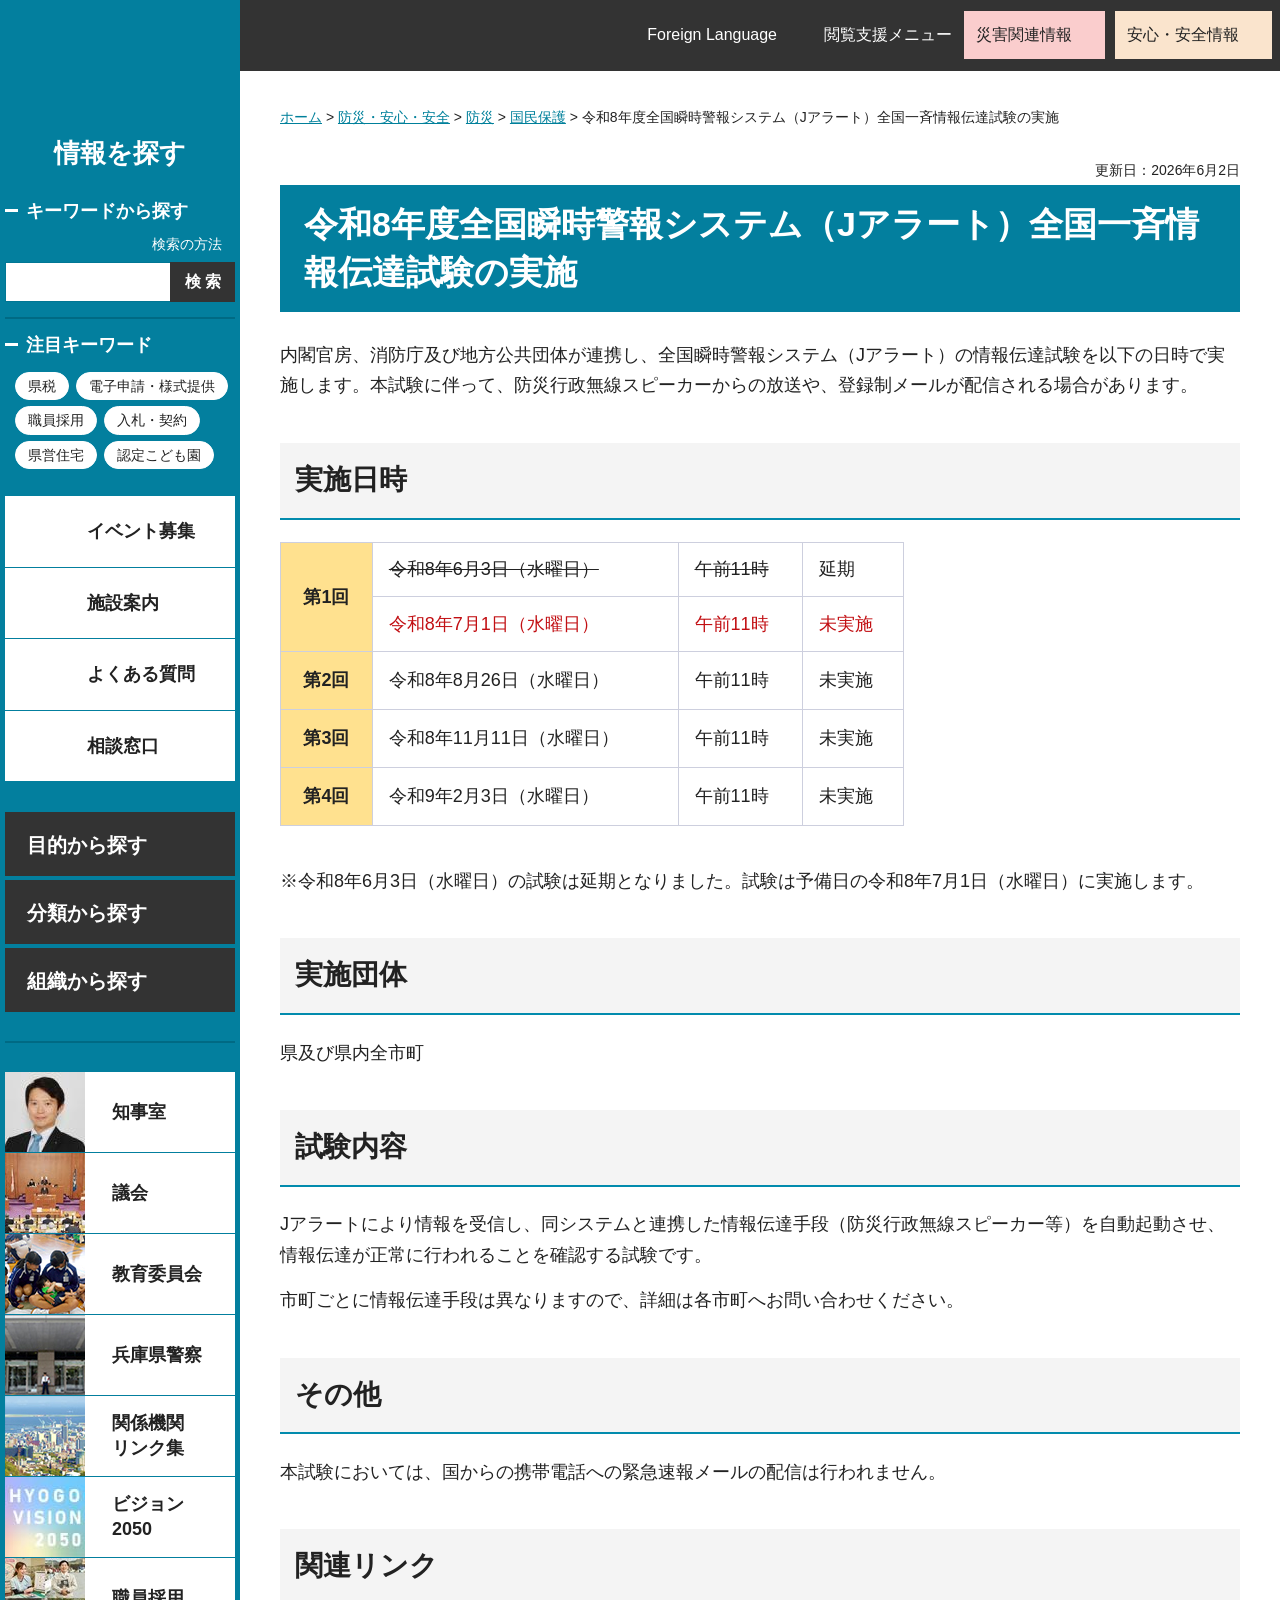
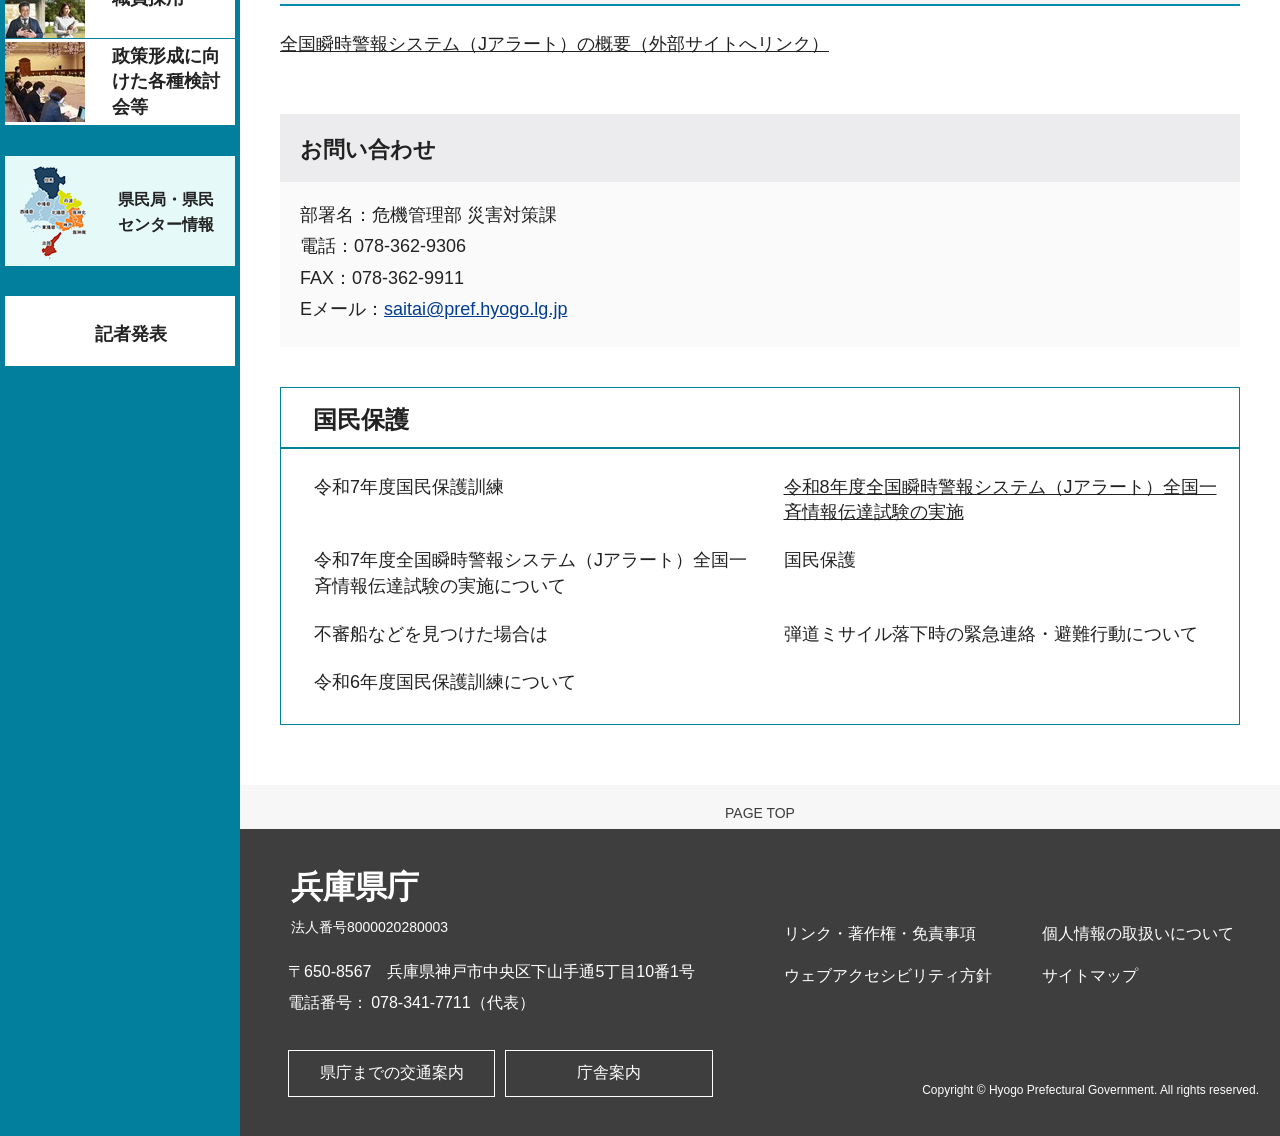
==== index.html @ d8a5e82f "Rename 兵庫県／令和8年度全国瞬時警報システム（Jアラート）全国一斉情報伝達試験の実施.html to index.html" ====
<!DOCTYPE html PUBLIC "-//W3C//DTD XHTML 1.0 Transitional//EN" "http://www.w3.org/TR/xhtml1/DTD/xhtml1-transitional.dtd">
<!-- saved from url=(0047)https://web.pref.hyogo.lg.jp/kk42/20260227.html -->
<html xmlns="http://www.w3.org/1999/xhtml" lang="ja" xml:lang="ja"><head><meta http-equiv="Content-Type" content="text/html; charset=UTF-8">

<meta http-equiv="Content-Style-Type" content="text/css">
<meta http-equiv="Content-Script-Type" content="text/javascript">

<title>兵庫県／令和8年度全国瞬時警報システム（Jアラート）全国一斉情報伝達試験の実施</title>

<meta property="og:title" content="令和8年度全国瞬時警報システム（Jアラート）全国一斉情報伝達試験の実施">
<meta property="og:type" content="article">
<meta property="og:description" content="">
<meta property="og:url" content="https://web.pref.hyogo.lg.jp/kk42/20260227.html">
<meta property="og:image" content="https://web.pref.hyogo.lg.jp/shared/site_rn/images/sns/logo.jpg">
<meta property="og:site_name" content="兵庫県">
<meta property="og:locale" content="ja_JP">
<meta name="author" content="兵庫県">
<meta name="viewport" content="width=device-width, maximum-scale=3.0">
<meta name="format-detection" content="telephone=no">
<link href="./兵庫県／令和8年度全国瞬時警報システム（Jアラート）全国一斉情報伝達試験の実施_files/default.css" rel="stylesheet" type="text/css" media="all">
<link href="./兵庫県／令和8年度全国瞬時警報システム（Jアラート）全国一斉情報伝達試験の実施_files/layout.css" rel="stylesheet" type="text/css" media="all">
<link href="./兵庫県／令和8年度全国瞬時警報システム（Jアラート）全国一斉情報伝達試験の実施_files/edit.css" rel="stylesheet" type="text/css" media="all">
<link href="./兵庫県／令和8年度全国瞬時警報システム（Jアラート）全国一斉情報伝達試験の実施_files/tablet.css" rel="stylesheet" media="only screen and (min-width : 641px) and (max-width : 1024px)" type="text/css" id="tmp_tablet_css" class="mc_css">
<link href="./兵庫県／令和8年度全国瞬時警報システム（Jアラート）全国一斉情報伝達試験の実施_files/edit_tb.css" rel="stylesheet" media="only screen and (min-width : 641px) and (max-width : 1024px)" type="text/css" class="mc_css">
<link href="./兵庫県／令和8年度全国瞬時警報システム（Jアラート）全国一斉情報伝達試験の実施_files/smartphone.css" rel="stylesheet" media="only screen and (max-width : 640px)" type="text/css" class="mc_css">
<link href="./兵庫県／令和8年度全国瞬時警報システム（Jアラート）全国一斉情報伝達試験の実施_files/edit_sp.css" rel="stylesheet" media="only screen and (max-width : 640px)" type="text/css" class="mc_css">
<link href="https://web.pref.hyogo.lg.jp/shared/site_rn/images/favicon/favicon.ico" rel="shortcut icon" type="image/vnd.microsoft.icon">
<link href="https://web.pref.hyogo.lg.jp/shared/site_rn/images/favicon/apple-touch-icon-precomposed.png" rel="apple-touch-icon-precomposed">
<script type="text/javascript" async="" src="./兵庫県／令和8年度全国瞬時警報システム（Jアラート）全国一斉情報伝達試験の実施_files/js"></script><script async="" src="./兵庫県／令和8年度全国瞬時警報システム（Jアラート）全国一斉情報伝達試験の実施_files/analytics.js.ダウンロード"></script><script async="" src="./兵庫県／令和8年度全国瞬時警報システム（Jアラート）全国一斉情報伝達試験の実施_files/gtm.js.ダウンロード"></script><script type="text/javascript" src="./兵庫県／令和8年度全国瞬時警報システム（Jアラート）全国一斉情報伝達試験の実施_files/jquery.js.ダウンロード"></script>
<script type="text/javascript" src="./兵庫県／令和8年度全国瞬時警報システム（Jアラート）全国一斉情報伝達試験の実施_files/setting.js.ダウンロード"></script>
<script type="text/javascript" src="./兵庫県／令和8年度全国瞬時警報システム（Jアラート）全国一斉情報伝達試験の実施_files/ysruby.js.ダウンロード"></script>
<script type="text/javascript" src="./兵庫県／令和8年度全国瞬時警報システム（Jアラート）全国一斉情報伝達試験の実施_files/readspeaker.js.ダウンロード"></script><script type="text/javascript" src="./兵庫県／令和8年度全国瞬時警報システム（Jアラート）全国一斉情報伝達試験の実施_files/webReader.js.ダウンロード" id="rs_req_Init"></script><link id="rsmod_Styles" type="text/css" rel="stylesheet" href="./兵庫県／令和8年度全国瞬時警報システム（Jアラート）全国一斉情報伝達試験の実施_files/ReadSpeaker.Styles-Button.css">
<script type="text/javascript" src="./兵庫県／令和8年度全国瞬時警報システム（Jアラート）全国一斉情報伝達試験の実施_files/ga.js.ダウンロード"></script>



</head>
<body class="format_free used_javascript model_pc" data-rsevent-id="rs_464431">
<script type="text/javascript" src="./兵庫県／令和8年度全国瞬時警報システム（Jアラート）全国一斉情報伝達試験の実施_files/init.js.ダウンロード"></script>
<div id="tmp_wrapper">
<noscript>
<p>このサイトではJavaScriptを使用したコンテンツ・機能を提供しています。JavaScriptを有効にするとご利用いただけます。</p>
</noscript>
<p class="active"><a href="https://web.pref.hyogo.lg.jp/kk42/20260227.html#tmp_honbun" class="skip active_this">本文へスキップします。</a></p>

<p class="wrap_mc_sp"><a href="javascript:void(0);" id="tmp_switch_sp_style"><span>スマートフォン版を表示する</span></a></p><div id="tmp_wrap_header">
<div id="tmp_header">
<div id="tmp_hlogo">
<p><a href="https://web.pref.hyogo.lg.jp/index.html"><span>兵庫県 Hyogo Prefecture</span></a></p>
</div>
<ul id="tmp_hnavi_s">
	<li id="tmp_hnavi_lmenu"><a href="javascript:void(0);">閲覧支援</a></li>
	<li id="tmp_hnavi_mmenu"><a href="https://web.pref.hyogo.lg.jp/cnavi/cnavi_kanri.html">情報を探す</a></li>
	<li id="tmp_hnavi_rmenu"><a href="javascript:void(0);">災害・安全情報</a></li>
</ul>
<div class="region_info"><div class="box_find_info">
<div class="info_heading">
<p class="info_title">情報を探す</p>
</div>
<div class="info_main">
<div class="method_wrap">
<p class="sch_ttl"><label for="tmp_query">キーワードから探す</label></p><div class="method_search">
<p><a href="https://web.pref.hyogo.lg.jp/search/about.html">検索の方法</a></p>
</div>
<div id="tmp_search">
<form action="https://web.pref.hyogo.lg.jp/search/results.html" id="tmp_gsearch" name="tmp_gsearch">
<div class="wrap_sch_box">

<p class="sch_box"><input id="tmp_query" name="q" size="31" type="text" placeholder="" style="background: url(&quot;/shared/site_rn/images/gsearch/branding.png&quot;) 10px center no-repeat rgb(255, 255, 255); text-indent: 50px;"></p>
</div>
<div class="wrap_sch_box">
<p class="sch_btn"><input id="tmp_func_sch_btn" name="sa" type="submit" value="検索"></p>
<p id="tmp_search_hidden"><input name="cx" type="hidden" value="016145232941732995403:kz3o2ig-nkm"> <input name="ie" type="hidden" value="UTF-8"> <input name="cof" type="hidden" value="FORID:9"></p>
</div>
</form>
</div>
</div>
<div id="tmp_keywords_load"><div class="featured_keywords">
<p class="keyword_title">注目キーワード</p>
<ul class="keywords_list">
<li>
<a href="https://web.pref.hyogo.lg.jp/search/results.html?q=%E7%9C%8C%E7%A8%8E&amp;cx=016145232941732995403%3Akz3o2ig-nkm&amp;ie=UTF-8&amp;cof=FORID%3A9">県税</a>
</li>
<li>
<a href="https://web.pref.hyogo.lg.jp/search/results.html?q=%E9%9B%BB%E5%AD%90%E7%94%B3%E8%AB%8B%E3%83%BB%E6%A7%98%E5%BC%8F%E6%8F%90%E4%BE%9B&amp;cx=016145232941732995403%3Akz3o2ig-nkm&amp;ie=UTF-8&amp;cof=FORID%3A9">電子申請・様式提供</a>
</li>
<li>
<a href="https://web.pref.hyogo.lg.jp/search/results.html?q=%E8%81%B7%E5%93%A1%E6%8E%A1%E7%94%A8&amp;cx=016145232941732995403%3Akz3o2ig-nkm&amp;ie=UTF-8&amp;cof=FORID%3A9">職員採用</a>
</li>
<li>
<a href="https://web.pref.hyogo.lg.jp/search/results.html?q=%E5%85%A5%E6%9C%AD%E3%83%BB%E5%A5%91%E7%B4%84&amp;cx=016145232941732995403%3Akz3o2ig-nkm&amp;ie=UTF-8&amp;cof=FORID%3A9">入札・契約</a>
</li>
<li>
<a href="https://web.pref.hyogo.lg.jp/search/results.html?q=%E7%9C%8C%E5%96%B6%E4%BD%8F%E5%AE%85&amp;cx=016145232941732995403%3Akz3o2ig-nkm&amp;ie=UTF-8&amp;cof=FORID%3A9">県営住宅</a>
</li>
<li>
<a href="https://web.pref.hyogo.lg.jp/search/results.html?q=%E8%AA%8D%E5%AE%9A%E3%81%93%E3%81%A9%E3%82%82%E5%9C%92&amp;cx=016145232941732995403%3Akz3o2ig-nkm&amp;ie=UTF-8&amp;cof=FORID%3A9">認定こども園</a>
</li>
</ul>
</div></div>
</div>
</div><div class="group_navi">
<div id="tmp_gnavi">
<div class="gnavi">
<ul>
	<li class="glist1"><a href="https://web.pref.hyogo.lg.jp/cgi-bin/event_cal_multi/calendar.cgi?type=2">イベント募集</a></li>
	<li class="glist2"><a href="https://web.pref.hyogo.lg.jp/shisetsu/index.html">施設案内</a></li>
	<li class="glist3"><a href="https://web.pref.hyogo.lg.jp/search/results.html?q=%E3%82%88%E3%81%8F%E3%81%82%E3%82%8B%E8%B3%AA%E5%95%8F&amp;sa=%E6%A4%9C%E7%B4%A2&amp;cx=016145232941732995403%3Akz3o2ig-nkm&amp;ie=UTF-8&amp;cof=FORID%3A9">よくある質問</a></li>
	<li class="glist4"><a href="https://web.pref.hyogo.lg.jp/inquiry/inquiry.html">相談窓口</a></li>
</ul>
</div>
</div>
<div class="search_nav">
<ul>
	<li class="purpose_search_nav"><a href="https://web.pref.hyogo.lg.jp/cnavi/cnavi_kanri.html#tmp_purpose_search">目的から探す</a>
	
	<div id="tmp_purpose_box" style="top: 0px;">
	<div class="sub_search_ttl">
	<p class="sub_search_ttl_text">目的から探す</p>
	<p class="lnavi_close_btn"><a href="javascript:void(0);"><span>閉じる</span></a></p>
	</div>
	<div class="sub_menu_cnt" style="height: 851px;">
	<div class="sub_search_cnt">
	<div class="purpose_navi"><div id="tmp_purpose_search_cnt" class="purpose_navi">
<ul>
	<li class="purpose_navi1"><a href="https://web.pref.hyogo.lg.jp/pref/cate3_625.html">入札・公売情報</a></li>
	<li class="purpose_navi2"><a href="https://web.pref.hyogo.lg.jp/kk32/houki.html">条例・規則</a></li>
	<li class="purpose_navi3"><a href="https://web.pref.hyogo.lg.jp/sr13/passport.html">パスポート</a></li>
	<li class="purpose_navi4"><a href="https://web.pref.hyogo.lg.jp/inquiry/license.html">許認可手続き</a></li>
	<li class="purpose_navi5"><a href="https://web.pref.hyogo.lg.jp/kk12/ac09_000000032.html">パブリックコメント</a></li>
	<li class="purpose_navi6"><a href="https://web.pref.hyogo.lg.jp/pref/cate3_661.html">オープンデータ</a></li>
	<li class="purpose_navi7"><a href="https://web.pref.hyogo.lg.jp/stat/cate2_711.html">統計情報</a></li>
	<li class="purpose_navi8"><a href="https://web.pref.hyogo.lg.jp/pref/cate2_613.html">県の概要</a></li>
</ul>
</div></div>
	</div>
	</div>
	</div></li>
	<li class="category_search_nav"><a href="https://web.pref.hyogo.lg.jp/cnavi/cnavi_kanri.html#tmp_category_search">分類から探す</a>
	
	<div id="tmp_category_box" style="top: 0px;">
	<div class="sub_search_ttl">
	<p class="sub_search_ttl_text">分類から探す</p>
	<p class="lnavi_close_btn"><a href="javascript:void(0);"><span>閉じる</span></a></p>
	</div>
	<div class="sub_menu_cnt" style="height: 851px;">
	<div class="sub_search_cnt">
	<div class="category_list_wrap">
	<div class="category_box_item">
	<div class="category_item_ttl active"><a href="https://web.pref.hyogo.lg.jp/safe/index.html">防災・安心・安全</a></div>
	</div>
	<div class="category_box_item">
	<div class="category_item_ttl"><a href="https://web.pref.hyogo.lg.jp/life/index.html">暮らし・教育</a></div>
	</div>
	<div class="category_box_item">
	<div class="category_item_ttl"><a href="https://web.pref.hyogo.lg.jp/health/index.html">健康・医療・福祉</a></div>
	</div>
	<div class="category_box_item">
	<div class="category_item_ttl"><a href="https://web.pref.hyogo.lg.jp/town/index.html">まちづくり・環境</a></div>
	</div>
	<div class="category_box_item">
	<div class="category_item_ttl"><a href="https://web.pref.hyogo.lg.jp/work/index.html">しごと・産業</a></div>
	</div>
	<div class="category_box_item">
	<div class="category_item_ttl"><a href="https://web.pref.hyogo.lg.jp/aff/index.html">食・農林水産</a></div>
	</div>
	<div class="category_box_item">
	<div class="category_item_ttl"><a href="https://web.pref.hyogo.lg.jp/interaction/index.html">地域・交流・観光</a></div>
	</div>
	<div class="category_box_item">
	<div class="category_item_ttl"><a href="https://web.pref.hyogo.lg.jp/pref/index.html">県政情報・統計（県政情報）</a></div>
	</div>
	<div class="category_box_item">
	<div class="category_item_ttl"><a href="https://web.pref.hyogo.lg.jp/stat/index.html">県政情報・統計（統計）</a></div>
	</div>
	</div>
	</div>
	</div>
	</div></li>
	<li><a href="https://web.pref.hyogo.lg.jp/org/index.html">組織から探す</a></li>
</ul>
</div>
</div><div class="group_news">
<div id="tmp_news_load"><div class="news_entries">
<ul>
<li>
<div class="media_entries" style="cursor: pointer;">
<div class="entries_image">
<p>
<span class="detail_img"><img src="./兵庫県／令和8年度全国瞬時警報システム（Jアラート）全国一斉情報伝達試験の実施_files/img_mount_1.jpg" alt="" width="80" height="80"></span>
</p>
</div>
<div class="entries_cap">
<p><a href="https://web.pref.hyogo.lg.jp/governor/cate2_601.html">
知事室
</a></p>
</div>
</div>
</li>
<li>
<div class="media_entries" style="cursor: pointer;">
<div class="entries_image">
<p>
<span class="detail_img"><img src="./兵庫県／令和8年度全国瞬時警報システム（Jアラート）全国一斉情報伝達試験の実施_files/gikai.jpg" alt="" width="80" height="80"></span>
</p>
</div>
<div class="entries_cap">
<p><a href="https://web.pref.hyogo.lg.jp/gikai/">
議会
</a></p>
</div>
</div>
</li>
<li>
<div class="media_entries" style="cursor: pointer;">
<div class="entries_image">
<p>
<span class="detail_img"><img src="./兵庫県／令和8年度全国瞬時警報システム（Jアラート）全国一斉情報伝達試験の実施_files/img_mount_3.jpg" alt="" width="80" height="80"></span>
</p>
</div>
<div class="entries_cap">
<p><a href="https://www2.hyogo-c.ed.jp/hpe/">
教育委員会
</a></p>
</div>
</div>
</li>
<li>
<div class="media_entries" style="cursor: pointer;">
<div class="entries_image">
<p>
<span class="detail_img"><img src="./兵庫県／令和8年度全国瞬時警報システム（Jアラート）全国一斉情報伝達試験の実施_files/img_mount_4.jpg" alt="" width="80" height="80"></span>
</p>
</div>
<div class="entries_cap">
<p><a href="http://www.police.pref.hyogo.lg.jp/">
兵庫県警察
</a></p>
</div>
</div>
</li>
<li>
<div class="media_entries" style="cursor: pointer;">
<div class="entries_image">
<p>
<span class="detail_img"><img src="./兵庫県／令和8年度全国瞬時警報システム（Jアラート）全国一斉情報伝達試験の実施_files/img_mount_5.jpg" alt="" width="80" height="80"></span>
</p>
</div>
<div class="entries_cap">
<p><a href="https://web.pref.hyogo.lg.jp/link/index.html">
関係機関<br>リンク集
</a></p>
</div>
</div>
</li>
<li>
<div class="media_entries" style="cursor: pointer;">
<div class="entries_image">
<p>
<span class="detail_img"><img src="./兵庫県／令和8年度全国瞬時警報システム（Jアラート）全国一斉情報伝達試験の実施_files/top2050logo.jpg" alt="" width="80" height="80"></span>
</p>
</div>
<div class="entries_cap">
<p><a href="https://hyogo-vision.com/">
ビジョン<br>2050
</a></p>
</div>
</div>
</li>
<li>
<div class="media_entries" style="cursor: pointer;">
<div class="entries_image">
<p>
<span class="detail_img"><img src="./兵庫県／令和8年度全国瞬時警報システム（Jアラート）全国一斉情報伝達試験の実施_files/recruit.jpg" alt="" width="80" height="80"></span>
</p>
</div>
<div class="entries_cap">
<p><a href="https://web.pref.hyogo.lg.jp/recruit/index.html">
職員採用
</a></p>
</div>
</div>
</li>
<li>
<div class="media_entries" style="cursor: pointer;">
<div class="entries_image">
<p>
<span class="detail_img"><img src="./兵庫県／令和8年度全国瞬時警報システム（Jアラート）全国一斉情報伝達試験の実施_files/kentoukai.jpg" alt="" width="80" height="80"></span>
</p>
</div>
<div class="entries_cap">
<p><a href="https://web.pref.hyogo.lg.jp/kk12/ac09_000000039.html">
政策形成に向けた各種検討会等
</a></p>
</div>
</div>
</li>
</ul>
</div></div>
<div class="prefectural_citizens" style="cursor: pointer;">
<div class="citizens_image">
<p><img alt="" height="95" src="./兵庫県／令和8年度全国瞬時警報システム（Jアラート）全国一斉情報伝達試験の実施_files/img_info_center.jpg" width="81"></p>
</div>
<div class="citizens_cap">
<p><a href="https://web.pref.hyogo.lg.jp/area/index.html">県民局・県民<br>
センター情報</a></p>
</div>
</div>
<div class="directional_nav">
<ul>
	<li class="release_link"><a href="https://web.pref.hyogo.lg.jp/cgi-bin/press/press.cgi">記者発表</a></li>
</ul>
</div>
</div>



</div>

</div>
</div>
<div id="tmp_sma_menu">
<div id="tmp_sma_lmenu" class="wrap_sma_sch">
<div id="tmp_sma_func">&nbsp;</div>
<p class="close_btn"><a href="javascript:void(0);"><span>閉じる</span></a></p>
</div>
<div id="tmp_sma_mmenu" class="wrap_sma_sch">
<div id="tmp_sma_cnavi">&nbsp;</div>
<p class="close_btn"><a href="javascript:void(0);"><span>閉じる</span></a></p>
</div>
<div id="tmp_sma_rmenu" class="wrap_sma_sch">
<div id="tmp_sma_info">&nbsp;</div>
<p class="close_btn"><a href="javascript:void(0);"><span>閉じる</span></a></p>
</div>
</div>

<div id="tmp_wrap_main">
<div id="tmp_means">
<div class="custom_container">
<div id="tmp_setting">
<ul><li class="func_language"><a href="https://web.pref.hyogo.lg.jp/fl/index.html" lang="en">Foreign Language</a></li>
	
	<li class="func_browser"><a href="javascript:void(0);" class="func_title">閲覧支援メニュー</a>
	
	<div id="func_dropdown" class="func_cate">
	<ul>
		<li class="func_change"><a href="https://web.pref.hyogo.lg.jp/howto/moji.html">文字サイズ・色合い変更</a></li>
		<li class="func_speaker rs_skip"><a accesskey="L" href="https://app-eas.readspeaker.com/cgi-bin/rsent?customerid=8960&amp;lang=ja_jp&amp;readid=tmp_main&amp;url=" onclick="readpage(this.href, &#39;tmp_readspeaker&#39;); return false;" rel="nofollow" class="rs_href">音声読み上げ</a></li>
		<li class="func_furigana"><a data-contents="tmp_main" data-target="tmp_main" href="javascript:void(0);" id="furigana">ふりがなON</a></li>
	<li class="wrap_mc_pc"><a href="javascript:void(0);" id="tmp_switch_pc_style"><span>PC版を表示する</span></a></li></ul>
	</div></li>
</ul>
</div><div class="emergency_aside">
<ul>
	<li class="link_emergency"><a href="https://web.pref.hyogo.lg.jp/emergency_info/index.html">災害関連情報</a></li>
	<li class="link_safety"><a href="https://web.pref.hyogo.lg.jp/safety_info/index.html">安心・安全情報</a></li>
</ul>
</div>

</div>
</div><div id="tmp_main_content">
<div id="tmp_main" class="column_lnavi">
<div class="wrap_col_main">
<div class="col_main">
<div id="tmp_wrap_navigation"><div id="tmp_pankuzu">
<p class="active"><a href="https://web.pref.hyogo.lg.jp/index.html">ホーム</a> &gt; <a href="https://web.pref.hyogo.lg.jp/safe/index.html">防災・安心・安全</a> &gt; <a href="https://web.pref.hyogo.lg.jp/safe/cate2_801.html">防災</a> &gt; <a href="https://web.pref.hyogo.lg.jp/safe/cate3_804.html">国民保護</a> &gt; 令和8年度全国瞬時警報システム（Jアラート）全国一斉情報伝達試験の実施</p>
</div>

<div id="tmp_wrap_custom_update">
<div id="tmp_custom_update">


<p id="tmp_update">更新日：2026年6月2日</p>

</div>
</div>
</div>
<p id="tmp_honbun" class="skip">ここから本文です。</p>
<div id="tmp_readspeaker" class="rs_preserve rs_skip rs_splitbutton rs_addtools rs_exp mega_toggle"><button class="rsbtn_tooltoggle" data-rsshortcut="menu" data-rslang="title/arialabel:menu" title="webReader メニュー" aria-label="webReader メニュー" aria-controls="tmp_readspeaker_toolpanel" aria-expanded="false" data-rs-tooltip="." data-rs-direction="u" data-rs-container="tmp_readspeaker" data-rsevent-id="rs_347377" style="display: none;"><span class="rsicn rsicn-arrow-down" aria-hidden="true"></span></button></div>
<div id="tmp_contents">



<h1>令和8年度全国瞬時警報システム（Jアラート）全国一斉情報伝達試験の実施</h1>
<p>内閣官房、消防庁及び地方公共団体が連携し、全国瞬時警報システム（Jアラート）の情報伝達試験を以下の日時で実施します。本試験に伴って、防災行政無線スピーカーからの放送や、登録制メールが配信される場合があります。</p>
<h2>実施日時</h2>
<table align="" border="1" cellpadding="5" cellspacing="0" summary="" width="65%" class="datatable">
	<tbody>
		<tr>
			<th colspan="1" rowspan="2" scope="row" style="text-align: center;">第1回</th>
			<td><span class="strike">令和8年6月3日（水曜日）</span></td>
			<td><span class="strike">午前11時</span></td>
			<td>延期</td>
		</tr>
		<tr>
			<td>
			<p><span class="txt_red">令和8年7月1日（水曜日）</span></p>
			</td>
			<td><span class="txt_red">午前11時</span></td>
			<td><span class="txt_red">未実施</span></td>
		</tr>
		<tr>
			<th scope="row" style="text-align: center;">第2回</th>
			<td>令和8年8月26日（水曜日）</td>
			<td>午前11時</td>
			<td>未実施</td>
		</tr>
		<tr>
			<th scope="row" style="text-align: center;">第3回</th>
			<td>令和8年11月11日（水曜日）</td>
			<td>午前11時</td>
			<td>未実施</td>
		</tr>
		<tr>
			<th scope="row" style="text-align: center;">第4回</th>
			<td>令和9年2月3日（水曜日）</td>
			<td>午前11時</td>
			<td>
			<p>未実施</p>
			</td>
		</tr>
	</tbody>
</table>
<p>※令和8年6月3日（水曜日）の試験は延期となりました。試験は予備日の令和8年7月1日（水曜日）に実施します。</p>
<h2>実施団体</h2>
<p>県及び県内全市町</p>
<h2>試験内容</h2>
<p>Jアラートにより情報を受信し、同システムと連携した情報伝達手段（防災行政無線スピーカー等）を自動起動させ、情報伝達が正常に行われることを確認する試験です。</p>
<p>市町ごとに情報伝達手段は異なりますので、詳細は各市町へお問い合わせください。</p>
<h2>その他</h2>
<p>本試験においては、国からの携帯電話への緊急速報メールの配信は行われません。</p>
<h2>関連リンク</h2>
<p><a href="https://www.fdma.go.jp/about/organization/post-18.html">全国瞬時警報システム（Jアラート）の概要（外部サイトへリンク）</a></p>


</div>

<div id="tmp_inquiry">
<div id="tmp_inquiry_ttl">
<p>お問い合わせ</p>
</div>
<div id="tmp_inquiry_cnt">
<div class="inquiry_parts">
<p>
部署名：危機管理部&nbsp;災害対策課</p>
<p>電話：078-362-9306</p>
<p>FAX：078-362-9911</p>
<p>Eメール：<a href="mailto:saitai@pref.hyogo.lg.jp">saitai@pref.hyogo.lg.jp</a></p>
</div>
</div>
</div>




<div id="tmp_lnavi">
<div id="tmp_lnavi_ttl">
<p><a href="https://web.pref.hyogo.lg.jp/safe/cate3_804.html">国民保護</a></p>
</div>
<div id="tmp_lnavi_cnt">
<ul>
<li><a href="https://web.pref.hyogo.lg.jp/kk42/r7kokuminhogokunren.html">令和7年度国民保護訓練</a></li>
<li class="active"><a href="https://web.pref.hyogo.lg.jp/kk42/20260227.html" class="active_this">令和8年度全国瞬時警報システム（Jアラート）全国一斉情報伝達試験の実施</a></li>
<li><a href="https://web.pref.hyogo.lg.jp/kk42/2025jalart.html">令和7年度全国瞬時警報システム（Jアラート）全国一斉情報伝達試験の実施について</a></li>
<li><a href="https://web.pref.hyogo.lg.jp/kk42/pa18_000000004.html">国民保護</a></li>
<li><a href="https://web.pref.hyogo.lg.jp/kk42/fisinnsen.html">不審船などを見つけた場合は</a></li>
<li><a href="https://web.pref.hyogo.lg.jp/kk42/h29missil.html">弾道ミサイル落下時の緊急連絡・避難行動について</a></li>
<li><a href="https://web.pref.hyogo.lg.jp/kk42/r6kokuminhogokunren.html">令和6年度国民保護訓練について</a></li>
</ul>
</div>
</div>

</div>
</div>
</div>
</div>
<div id="tmp_footer_content">
<div class="pnavi">
<div class="custom_container">
<p class="ptop active"><a href="https://web.pref.hyogo.lg.jp/kk42/20260227.html#tmp_header" class="active_this">page top</a></p>
</div>
</div>

<div id="tmp_footer">
<div class="custom_container">
<div class="footer_front">
<div class="footer_info">
<div class="footer_front">
<div class="footer_aside">
<div class="footer_logo">
<p><span>兵庫県庁</span></p>
</div>
<div class="company_num">
<p>法人番号8000020280003</p>
</div>
</div>
<div class="footer_cnt">
<address>
<p><span class="dis_code">〒650-8567</span>兵庫県神戸市中央区下山手通5丁目10番1号</p>
<p><span>電話番号：</span>078-341-7711（代表）</p>
</address>
</div>
</div>
</div><div class="footer_nav">
<ul class="fnavi">
	<li><a href="https://web.pref.hyogo.lg.jp/about_link.html">リンク・著作権・免責事項</a></li>
	<li><a href="https://web.pref.hyogo.lg.jp/about_handing.html">個人情報の取扱いについて</a></li>
	<li><a href="https://web.pref.hyogo.lg.jp/accessibility/index.html">ウェブアクセシビリティ方針</a></li>
	<li><a href="https://web.pref.hyogo.lg.jp/sitemap.html">サイトマップ</a></li>
</ul>
</div>

</div>
<div class="footer_bellow">
<div class="directional_button">
<ul>
	<li><a href="https://web.pref.hyogo.lg.jp/map.html">県庁までの交通案内</a></li>
	<li><a href="https://web.pref.hyogo.lg.jp/pref/cate3_610.html">庁舎案内</a></li>
</ul>
</div>
<div class="prefectural_info">
<p lang="en" xml:lang="en" class="copyright">Copyright © Hyogo Prefectural Government. All rights reserved.</p>
</div>
</div>
</div>
</div>

</div>
</div>
</div>
<script type="text/javascript" src="./兵庫県／令和8年度全国瞬時警報システム（Jアラート）全国一斉情報伝達試験の実施_files/function.js.ダウンロード"></script>
<script type="text/javascript" src="./兵庫県／令和8年度全国瞬時警報システム（Jアラート）全国一斉情報伝達試験の実施_files/main.js.ダウンロード"></script>
<script type="text/javascript" src="./兵庫県／令和8年度全国瞬時警報システム（Jアラート）全国一斉情報伝達試験の実施_files/tag.js.ダウンロード"></script>


</body></html>
---- 兵庫県／令和8年度全国瞬時警報システム（Jアラート）全国一斉情報伝達試験の実施_files/default.css ----
@charset "utf-8";#tmp_wrapper *,#tmp_wrapper *:before,#tmp_wrapper *:after{box-sizing:border-box}body{margin:0;padding:0;line-height:1.6}h1,h2,h3,h4,h5,h6,p,ul,ol,li,dl,dt,dd,blockquote,form,input,fieldset,legend{margin:0;padding:0}img,fieldset{border:none}li,dt,dd{line-height:1.4}table{font-size:100%;line-height:1.6;word-break:break-all}form,input,select,textarea{font-size:100%}#tmp_main,#tmp_contents{width:100%}#tmp_hnavi_s,#tmp_sma_lmenu,#tmp_sma_mmenu,#tmp_sma_rmenu{display:none}.skip{width:1px;color:#000;font-size:0.1%;line-height:0.1;background-color:#fff;position:absolute;left:-3000px;z-index:9999}a.skip{color:#037;background-color:#fff;text-align:center;padding:2px 0;top:auto}a.skip:active{display:block;width:99.98999999999999%;font-size:100%;line-height:1.6;top:0;left:0}a.skip:focus{display:block;width:99.98999999999999%;font-size:100%;line-height:1.6;top:0;left:0}input[type="submit"],input[type="button"],input[type="text"],input[type="password"],input[type="reset"]{-webkit-appearance:none;border-radius:0}.float_lft{margin-right:20px!important;margin-bottom:10px!important;clear:both;float:left}.float_rgt{margin-bottom:10px!important;margin-left:20px!important;clear:both;float:right}.clear{clear:both}ul.noicon{margin-left:3.2em!important;text-indent:-1.5em!important;list-style:none!important;list-style-image:none!important}ul.noicon ul,ul.noicon ol,ul.noicon p,ul.noicon h1,ul.noicon h2,ul.noicon h3,ul.noicon h4,ul.noicon h5,ul.noicon h6,ul.noicon table,ul.noicon div,ol.noicon ul,ol.noicon ol,ol.noicon p,ol.noicon h1,ol.noicon h2,ol.noicon h3,ol.noicon h4,ol.noicon h5,ol.noicon h6,ol.noicon table,ol.noicon div{text-indent:0!important}ul ul.noicon,ol ul.noicon{margin-left:1.5em!important;text-indent:-1.5em!important}.underline{text-decoration:underline}.strike{text-decoration:line-through}div.section,blockquote{padding:0 0 0 1em}.space_lft1{padding-left:1em}.slick-slider{position:relative;display:block;box-sizing:border-box;-webkit-user-select:none;-moz-user-select:none;-ms-user-select:none;user-select:none;-webkit-touch-callout:none;-khtml-user-select:none;-ms-touch-action:pan-y;touch-action:pan-y;-webkit-tap-highlight-color:transparent}.slick-list{position:relative;display:block;overflow:hidden;margin:0;padding:0}.slick-list:focus{outline:none}.slick-list.dragging{cursor:pointer;cursor:hand}.slick-slider .slick-track,.slick-slider .slick-list{-webkit-transform:translate3d(0,0,0);-moz-transform:translate3d(0,0,0);-ms-transform:translate3d(0,0,0);-o-transform:translate3d(0,0,0);transform:translate3d(0,0,0)}.slick-track{position:relative;top:0;left:0;display:block;margin-left:auto;margin-right:auto}.slick-track:before,.slick-track:after{display:table;content:''}.slick-track:after{clear:both}.slick-loading .slick-track{visibility:hidden}.slick-slide{display:none;float:left;height:100%;min-height:1px}.slick-slide.slick-loading img{display:none}.slick-slide.dragging img{pointer-events:none;display:block}.slick-initialized .slick-slide{display:block;outline:none;padding:0}.slick-loading .slick-slide{visibility:hidden}.slick-vertical .slick-slide{display:block;height:auto;border:1px solid transparent}.slick-arrow.slick-hidden{display:none}.slick-dots{display:inline-block;vertical-align:top;padding:0 0 0 18px;margin:0!important;list-style:none;text-align:center}.slick-dots li{position:relative;display:inline-block;vertical-align:middle;cursor:pointer;padding:0!important;width:10px;height:10px;margin:0 10px!important;border-radius:50%;-moz-border-radius:50%;-webkit-border-radius:50%}.slick-dots li button,.slick-dots li a{padding:0;display:block;width:10px;height:10px;cursor:pointer;text-indent:-9999px;border:2px solid #dadada!important;color:#222!important;background-color:#dadada!important;border-radius:50%;-moz-border-radius:50%;-webkit-border-radius:50%}.slick-dots .slick-active button,.slick-dots .slick-active a{border-color:#028bad!important;background-color:#028bad!important;color:#fff!important}.slick-dots li button span,.slick-dots li a span{display:block;position:relative;z-index:-1;width:100%;height:100%;padding:0;text-indent:-9999px}.slick-arrow{position:absolute;top:50%;z-index:10;-moz-transform:translate(0,-100%);-webkit-transform:translate(0,-100%);transform:translate(0,-100%);border:0;padding:0;display:block;cursor:pointer;margin-top:12px}.prev.slick-arrow,.slick-prev{left:0}.next.slick-arrow,.slick-next{right:0}.prev.slick-arrow,.slick-prev,.next.slick-arrow,.slick-next{padding:10px 0}.btn_slides{position:relative;border:0;display:inline-block;background:transparent}.btn_slides a{display:inline-block}.btn_slides a:focus{outline:none!important}.btn_slides span{display:none;position:relative;z-index:-1;text-indent:-9999px}.btn_slides a:hover,.btn_slides a:focus{outline:none}.slick_control{position:relative;text-align:center}.btn_slides{position:relative;vertical-align:middle;display:inline-block;margin-bottom:0!important}.btn_slides a{display:block;position:relative;width:10px;height:10px;padding:3px}.btn_slides a span{position:relative;opacity:0;z-index:-1;text-indent:-9999px}.btn_slides a:before,.btn_slides a:after{content:'';position:absolute;top:0;left:0;width:3px;height:10px;background-color:#222;color:#fff}.btn_slides a:after{right:2px;left:auto}.btn_slides.start a:after{width:0;height:0;border-top:6px solid transparent;border-bottom:6px solid transparent;border-left:8px solid #222;background-color:transparent}.btn_slides.start a:before{display:none}.btn_slides.stop a:before{border-width:0 0 0 10px}.btn_slides a:hover,.btn_slides a:focus{background-color:transparent;color:inherit}.btn_slides span{z-index:10;text-indent:0}@media screen and (-webkit-min-device-pixel-ratio:0){.btn_slides a:focus{outline-color:#000;outline-offset:0;outline-style:auto;outline-width:5px}}.slick-dots li a:focus{overflow:hidden}
---- 兵庫県／令和8年度全国瞬時警報システム（Jアラート）全国一斉情報伝達試験の実施_files/layout.css ----
@charset "utf-8";
/* ==================================================
Setting by CMS sheets
================================================== */
body,
input,
select,
textarea {
	font-family:"游ゴシック", YuGothic, "游ゴシック体", "ヒラギノ角ゴ Pro W3", "メイリオ", sans-serif;
}
body #tmp_contents p em {
	font-family:"ＭＳ ゴシック", "MS Gothic", "Osaka－等幅", Osaka-mono, monospace;
	font-size:105%;
}
a:link {
	color:#222222;
}
a:link:hover {
    text-decoration: none;
}
body {
	font-size:112.5%;
	font-weight:500;
    color: #222222;
    background-color: transparent;
}
/* Styles
================================================== */
/* text */
.txt_red {
	color:#c20f13;
	background:transparent;
}
.txt_green {
	color:#0d6822;
	background:transparent;
}
.txt_y_green {
	color:#5F7F00;
	background:transparent;
}
.txt_orange {
	color:#B25900;
	background:transparent;
}
.txt_yellow {
	color:#927000;
	background:transparent;
}
.txt_r_purple {
	color:#BF008C;
	background:transparent;
}
.txt_gray {
	color:#666666;
	background:transparent;
}
.txt_big {
	font-size:130%; /* Setting by CMS sheets */
}
.txt_small {
	font-size:86%; /* Setting by CMS sheets */
}
.marker_yellow {
	margin:8px 5px 3px 0;
	font-weight:bold;
	display:inline-block;
}
.marker_yellow a {
	display: inline-block;
	color:inherit;
	padding:14px 14px 15px 40px;
	background:#e4f2f5 url(/shared/site_rn/images/icon/icon_arrow_anchor.png) 10px center no-repeat;
	min-width: 235px;
	text-decoration: none;
	font-size: 88.8%;
	border: 2px solid #e4f2f5;
	transition: all 0.2s ease-in-out;
    -webkit-transition: all 0.2s ease-in-out;
    -moz-transition: all 0.2s ease-in-out;
	margin-bottom: 5px;
}
.marker_yellow a:hover{
	background-color:#e0f9ff;
	border-color: #005a71;
}
/* bgcolor */
td.bg_pink,
th.bg_pink {
	color:inherit;
	background-color:#FDD6E8; /* Setting by CMS sheets */
}
td.bg_yellow,
th.bg_yellow {
	color:inherit;
	background-color:#FFFFBF; /* Setting by CMS sheets */
}
td.bg_blue,
th.bg_blue {
	color:inherit;
	background-color:#DFF3F4; /* Setting by CMS sheets */
}
td.bg_gray,
th.bg_gray {
	color:inherit;
	background-color:#F4F5F9; /* Setting by CMS sheets */
}
td.bg_green,
th.bg_green {
	color:inherit;
	background-color:#E2EBD0; /* Setting by CMS sheets */
}
td.bg_purple,
th.bg_purple {
	color:inherit;
	background-color:#E9E0F3; /* Setting by CMS sheets */
}
td.bg_cream,
th.bg_cream {
	color:inherit;
	background-color:#FBF3DE; /* Setting by CMS sheets */
}
/* linkicon */
#tmp_main a.pdf,
#tmp_main a.PDF,
#tmp_main a.icon_pdf,
#tmp_main a.word,
#tmp_main a.Word,
#tmp_main a.icon_word,
#tmp_main a.excel,
#tmp_main a.Excel,
#tmp_main a.icon_excel {
	display:inline-block;
	vertical-align:top;
}
a.pdf,
a.PDF,
a.icon_pdf,
a.word,
a.Word,
a.icon_word,
a.excel,
a.Excel,
a.icon_excel {
	margin:0 3px;
	padding-left:28px;
	text-indent:0 !important;
	min-height:23px;
}
a.pdf,
a.PDF,
a.icon_pdf {
	background:url(/shared/system/images/linkicon/icon_pdf.gif) no-repeat left 5px;
}
a.word,
a.Word,
a.icon_word {
	background:url(/shared/system/images/linkicon/icon_word.gif) no-repeat left 5px;
}
a.excel,
a.Excel,
a.icon_excel {
	background:url(/shared/system/images/linkicon/icon_excel.gif) no-repeat left 5px;
}
/* ▲▲▲▲▲▲▲▲▲▲▲▲▲▲▲▲▲▲▲▲▲▲▲▲▲ */

/* ==================================================
Base-Layout
================================================== */
#tmp_wrapper {
	position: relative;
	max-width: 1440px;
	min-width: 1024px;
	margin:0 auto;
    width: 100%;
	/*▼ヘッダーとフッター高さ合わせ▼*/
	display: -webkit-flex;
	display: -webkit-box;
	display: -ms-flexbox;
	display: flex;
	-webkit-flex-wrap: wrap;
	-ms-flex-wrap: wrap;
	flex-wrap:wrap;
	/*▲ヘッダーとフッター高さ合わせ▲*/
}
#tmp_wrapper > div > p {
	padding-left:270px;
}
#tmp_wrap_main {
	position: relative;
	width: calc(100% - 240px);
	float: right;
	/*▼ヘッダーとフッター高さ合わせ▼*/
	display: -webkit-flex;
	display: -webkit-box;
	display: -ms-flexbox;

	display: flex;
	-webkit-box-orient: vertical;
	-webkit-box-direction: normal;
	-ms-flex-direction: column;
	flex-direction: column;
	/*▲ヘッダーとフッター高さ合わせ▲*/
}
#tmp_main_content {
	position: relative;
    overflow: hidden;
	width: 1000px;
	margin: 0 auto;
}
.format_top #tmp_main_content {
    width: 100%;
	max-width: 1200px;
	min-width: 1000px;
}
#tmp_wrap_main:before {
	content: '';
	position: absolute;
	width: 100%;
	height: 70px;
	top: 0;
	left: 0;
	right: 0;
    background-color: #333333;
}
.no_javascript #tmp_wrap_main:before{
	display: none;
}
.col_main {
	padding:0 20px 20px;
}
.container {
    width: 1240px;
    margin: 0 auto;
}
.custom_container {
	position: relative;
    /*overflow: hidden;*/
    width: 100% !important;
    max-width: 1200px;
    /*min-width: 1000px;*/
    margin: 0 auto;
}
#tmp_contents {
	padding-bottom:40px;
}
/* header
================================================== */
#tmp_wrap_header:before {
	content: '';
	position: absolute;
	left: 0;
	top: 0;
	bottom: 0;
    z-index: -1;
    width: 240px;
    background-color: #037f9e;
    color: #FFFFFF;
}
#tmp_header {
	position: relative;
    z-index: 700;
    width: 240px;
    background-color: #037f9e;
    color: #FFFFFF;
    float: left;
}
#tmp_hlogo {
	position: relative;
	z-index: 10;
}
#tmp_hlogo h1,
#tmp_hlogo p,
#tmp_hlogo a,
#tmp_hlogo span {
	display:block;
	width:256px;
	height:110px;
}
#tmp_hlogo h1,
#tmp_hlogo p {
	color: inherit;
	background: transparent url(/shared/site_rn/images/header/logo.png) no-repeat scroll;
}
#tmp_hlogo a {
	color:#000000;
}
#tmp_hlogo h1 span,
#tmp_hlogo p span {
	position:relative;
	z-index:-1;
	overflow:hidden;
	text-indent: -99999px;
}
.region_info:before,
.region_info:after{
	content: '';
	display: table;
}
.region_info:after{
	clear: both;
}
.region_info{
	padding: 23px 5px 5px;
	color: inherit;
	background: transparent url(/shared/site_rn/images/header/bg_find_info.png) no-repeat center 20px;
}
.box_find_info .info_title{
	text-align: center;
	font-size: 144.4%;
	margin-bottom: 22px;
	font-weight: bold;
}
.box_find_info .search_by_keyword{
	position: relative;
	margin-bottom: 8px;
	padding-left: 21px;
	font-size: 112.5%;
	font-weight: bold;
}
.box_find_info .search_by_keyword:before{
	content: '';
	display: inline-block;
	position: absolute;
	left: 0;
	top: 12px;
	width: 13px;
	height: 3px;
	color: #222222;
	background-color: #FFFFFF;
}
.method_search{
	padding-right: 13px;
	margin-bottom: 6px;
	font-size: 77.7%;
	text-align: right;
}
.method_search a{
	padding-left: 13px;
	min-height: 20px;
	display: inline-block;
	text-decoration: none;
	color: #FFFFFF;
	background: #037f9e url(/shared/site_rn/images/icon/arrow_sm_white.png) no-repeat left center;
}
.method_search a:hover,
.method_search a:focus{
	text-decoration: underline;
}
#tmp_search:before,
#tmp_search:after{
	content: '';
	clear: both;
}
#tmp_search:after{
	clear: both;
}
#tmp_search{
	position: relative;
	padding-bottom: 15px;
	margin-bottom: 12px;
	border-bottom: 2px solid #006a84;
}
#tmp_search .search_inner{
	position: relative;
}
.box_find_info .sch_ttl{
	position: relative;
    margin-bottom: 8px;
    padding-left: 21px;
    font-weight: bold;
}
.box_find_info .sch_ttl:before {
    content: '';
    display: inline-block;
    position: absolute;
    left: 0;
    top: 12px;
    width: 13px;
    height: 3px;
    color: #222222;
    background-color: #FFFFFF;
}
#tmp_query{
	padding: 5px 70px 5px 10px;
	width: 100%;
	color: #222222;
	background-color: #FFFFFF;
	height: 40px;
	width: 100%;
	border: 1px solid #017794;
	-webkit-background-size:auto 15px !important;
	-moz-background-size:auto 15px !important;
	background-size:auto 15px !important;
}
#tmp_func_sch_btn{
	position: absolute;
	right: 0;
	top: 0;
	padding: 4px 2px 2px;
	color: #FFFFFF;
	background-color: #333333;
	border: 2px solid #333333;
	width: 65px;
	height: 40px;
	letter-spacing: 4px;
	text-indent: 4px;
	text-align: center;
	font-weight: bold;
	font-size: 88.8%;
	cursor: pointer;
	transition: 0.3s all ease-in-out;
	-moz-transition: 0.3s all ease-in-out;
	-webkit-transition: 0.3s all ease-in-out;
}
#tmp_func_sch_btn:hover,
#tmp_func_sch_btn:focus{
	color: #222222;
	border-color: #005a71;
	background-color: #e0f9ff;
	transition: 0.3s all ease-in-out;
	-moz-transition: 0.3s all ease-in-out;
	-webkit-transition: 0.3s all ease-in-out;
}
.featured_keywords{
	margin-bottom: 21px;
}
.featured_keywords .keyword_title{
	position: relative;
	margin-bottom: 12px;
	padding-left: 21px;
	font-weight: bold;
}
.featured_keywords .keyword_title:before{
	content: '';
	display: inline-block;
	position: absolute;
	left: 0;
	top: 12px;
	width: 13px;
	height: 3px;
	color: #222222;
	background-color: #FFFFFF;
}
.keywords_list{
	list-style: none;
	padding: 0 0 0 10px;
	margin: 0;
}
.keywords_list li{
	margin: 0 2px 6px 0;
	display: -moz-inline-stack;
	display: inline-block;
	vertical-align: top;
	zoom: 1;
	*display: inline;
}
.keywords_list li a{
	padding: 4px 12px 3px;
	display: block;
	color: #222222;
	background-color: #FFFFFF;
	border: 1px solid #FFFFFF;
	border-radius: 25px;
	-moz-border-radius: 25px;
	-webkit-border-radius: 25px;
	text-decoration: none;
	font-size: 77.7%;
}
.keywords_list li a:hover,
.keywords_list li a:focus{
	text-decoration: none;
	color: #222222;
	background-color: #e0f9ff;
}
.func_cate ul li.func_change a:hover,
.func_cate ul li.func_change a:focus,
.func_cate ul li.func_speaker a:hover,
.func_cate ul li.func_speaker a:focus,
.func_cate ul li.func_furigana a:hover,
.func_cate ul li.func_furigana a:focus{
	background-color: #e0f9ff;
}
/* gnavi
================================================== */
#tmp_gnavi{
	margin-bottom: 30px;
}
.gnavi {
	color:inherit;
	clear:both;
}
.gnavi ul {
	list-style:none;
}
.gnavi li {
	margin-bottom: 1px;
	display: block;
}
.gnavi a {
	position: relative;
	display:block;
	padding:21px 10px 20px 80px;
	text-decoration:none;
	font-size: 101.1%;
	color: #222222;
	background-color: #FFFFFF;
	border: 2px solid #FFFFFF;
	font-weight: bold;
	text-decoration: none;
	transition: 0.3s all ease-in-out;
	-moz-transition: 0.3s all ease-in-out;
	-webkit-transition: 0.3s all ease-in-out;
	background-repeat:no-repeat;
	background-position:15px center;
}
.gnavi a:hover,
.gnavi a:focus,
.gnavi .active a:before{
	border-color: #005a71;
	transition: 0.3s all ease-in-out;
	-moz-transition: 0.3s all ease-in-out;
	-webkit-transition: 0.3s all ease-in-out;
}
.gnavi .glist1 a{
	background-image:url(/shared/site_rn/images/header/gnavi_list_s1.png);
}
.gnavi .glist2 a{
	background-image:url(/shared/site_rn/images/header/gnavi_list_s2.png);
}
.gnavi .glist3 a{
	background-image:url(/shared/site_rn/images/header/gnavi_list_s3.png);
}
.gnavi .glist4 a{
	background-image:url(/shared/site_rn/images/header/gnavi_list_s4.png);
}
.gnavi .active a,
.gnavi a:hover,
.gnavi a:focus {
	text-decoration:none;
	background-color: #e0f9ff;
}
.search_nav:before,
.search_nav:after{
	content: '';
	display: table;
}
.search_nav:after{
	clear: both;
}
.search_nav{
	padding-bottom: 25px;
	margin-bottom: 29px;
	border-bottom: 2px solid #006a84;
}
.search_nav ul{
	list-style: none;
	padding: 0;
	margin: 0;
}
.search_nav ul li{
	margin-bottom: 4px;
	display: block;
}
.search_nav ul li a{
	position: relative;
	padding: 17px 25px 15px 20px;
	display: block;
	color: #FFFFFF;
	background-color: #333333;
	border: 2px solid #333333;
	text-decoration: none;
	font-weight: bold;
	font-size: 111.1%;
	transition: 0.3s all ease-in-out;
	-moz-transition: 0.3s all ease-in-out;
	-webkit-transition: 0.3s all ease-in-out;
}
/* .search_nav ul li a:before{
	position: absolute;
	left: 0;
	top: 0;
	width: 100%;
	height: 100%;
	content: '';
	border: 2px solid transparent;
	transition: 0.3s all ease-in-out;
	-moz-transition: 0.3s all ease-in-out;
	-webkit-transition: 0.3s all ease-in-out;
} */
.search_nav ul li a:hover,
.search_nav ul li a:focus{
	border-color: #005a71;
	transition: 0.3s all ease-in-out;
	-moz-transition: 0.3s all ease-in-out;
	-webkit-transition: 0.3s all ease-in-out;
}
.search_nav ul li a:hover,
.search_nav ul li a:focus{
	text-decoration: none;
	color: #222222;
	background-color: #e0f9ff;
}
.search_nav ul li a:after{
	content: '';
	position: absolute;
	right: 14px;
	top: 50%;
	margin-top: -5px;
	width: 6px;
	height: 11px;
	display: inline-block;
	color: inherit;
	background: transparent url(/shared/site_rn/images/icon/arrow_btn_white.png) no-repeat;
}
.search_nav ul li a:hover:after,
.search_nav ul li a:focus:after{
	background: transparent url(/shared/site_rn/images/icon/arrow_btn_black.png) no-repeat;
}
/*
.search_nav ul li a[href="/org/index.html"] {
	display: none;
}
*/
.news_entries:before,
.news_entries:after{
	content: '';
	display: table;
}
.news_entries:after{
	clear: both;
}
.news_entries{
	margin-bottom: 30px;
}
.news_entries ul{
	list-style: none;
	padding: 0;
	margin: 0;
}
.news_entries ul li{
	margin-bottom: 1px;
	display: block;
}
.media_entries{
	position: relative;
	color: #222222;
	background-color: #FFFFFF;
	display: table;
	width: 100%;
}
.media_entries:before{
	position: absolute;
	left: 0;
	top: 0;
	width: 100%;
	height: 100%;
	content: '';
	border: 2px solid transparent;
	transition: 0.3s all ease-in-out;
	-moz-transition: 0.3s all ease-in-out;
	-webkit-transition: 0.3s all ease-in-out;
}
.media_entries .entries_image,
.media_entries .entries_cap{
	display: table-cell;
	vertical-align: middle;
}
.media_entries .entries_image{
	width: 80px;
}
.media_entries .entries_image img{
	max-width: 100%;
	height: auto;
}
.media_entries .entries_cap{
	padding: 5px 15px 5px 27px;
	font-size: 100%;
	font-weight: bold;
}
.media_entries .entries_cap a{
	color: #222222;
	background-color: #FFFFFF;
	text-decoration: none;
}
.media_entries .entries_cap a:hover,
.media_entries .entries_cap a:focus{
	text-decoration: underline;
}
.news_entries ul li:hover .media_entries,
.news_entries ul li:focus .media_entries
.news_entries ul li .active .media_entries,
.news_entries ul li .active .entries_cap a,
.news_entries ul li:hover .entries_cap a,
.news_entries ul li:focus .entries_cap a{
	background-color: #e0f9ff;
}
.news_entries ul li .active.media_entries:before,
.news_entries ul li:hover .media_entries:before,
.news_entries ul li:focus .media_entries:before{
	border-color: #005a71;
	transition: 0.3s all ease-in-out;
	-moz-transition: 0.3s all ease-in-out;
	-webkit-transition: 0.3s all ease-in-out;
}
.prefectural_citizens:before,
.prefectural_citizens:after{
	content: '';
	display: table;
}
.prefectural_citizens:after{
	clear: both;
}
.prefectural_citizens:hover,
.prefectural_citizens:focus{
	transition: 0.3s all ease-in-out;
	-moz-transition: 0.3s all ease-in-out;
	-webkit-transition: 0.3s all ease-in-out;
}
.prefectural_citizens{
	position: relative;
	padding: 7px 0 4px 7px;
	margin-bottom: 30px;
	color: inherit;
	color: #222222;
	background-color: #e5f9f9;
	border: 2px solid #e5f9f9;
	display: table;
	width: 100%;
	transition: 0.3s all ease-in-out;
	-moz-transition: 0.3s all ease-in-out;
	-webkit-transition: 0.3s all ease-in-out;
}
.prefectural_citizens:hover,
.prefectural_citizens:focus{
	background-color: #e0f9ff;
	border-color: #005a71;
}
.prefectural_citizens .citizens_image,
.prefectural_citizens .citizens_cap{
	display: table-cell;
	vertical-align: middle;
}
.prefectural_citizens .citizens_image{
	width: 80px;
}
.prefectural_citizens .citizens_cap{
	padding: 0 3px 0 23px;
	font-weight: bold;
}
.prefectural_citizens .citizens_cap a{
	text-decoration: none;
	color: #222222;
	background-color: #e5f9f9;
	font-size: 88.8%;
}
.prefectural_citizens .citizens_cap a:hover,
.prefectural_citizens .citizens_cap a:focus{
	text-decoration: none;
}
.directional_nav:before,
.directional_nav:after,
.directional_nav ul:before,
.directional_nav ul:after{
	content: '';
	display: table;
}
.directional_nav:after,
.directional_nav ul:after{
	clear: both;
}
.directional_nav ul{
	list-style: none;
	padding: 0;
	margin: 0;
}
.directional_nav ul li{
	margin-bottom: 1px;
}
.directional_nav ul li a{
	position: relative;
	display:block;
	padding:24px 10px 17px 88px;
	text-decoration:none;
	color: #222222;
	background-color: #FFFFFF;
	border: 2px solid #FFFFFF;
	font-weight: bold;
	text-decoration: none;
	transition: 0.3s all ease-in-out;
	-moz-transition: 0.3s all ease-in-out;
	-webkit-transition: 0.3s all ease-in-out;
}
/* .directional_nav ul li a:before{
	position: absolute;
	left: 0;
	top: 0;
	width: 100%;
	height: 100%;
	content: '';
	border: 2px solid transparent;
} */
.directional_nav .release_link a{
	background: #FFFFFF url(/shared/site_rn/images/header/release_link.png) no-repeat 18px center;
}
.directional_nav .business_link a{
	background: #FFFFFF url(/shared/site_rn/images/header/owners_link.png) no-repeat 16px center;
}
.directional_nav ul li a:hover,
.directional_nav ul li a:focus{
	background-color: #e0f9ff;
	border-color: #005a71;
	transition: 0.3s all ease-in-out;
	-moz-transition: 0.3s all ease-in-out;
	-webkit-transition: 0.3s all ease-in-out;
}
.directional_nav ul li a:hover:before,
.directional_nav ul li a:focus:before{
	border-color: #005a71;
	transition: 0.3s all ease-in-out;
	-moz-transition: 0.3s all ease-in-out;
	-webkit-transition: 0.3s all ease-in-out;
}
/* means
================================================== */
#tmp_means {
	padding: 0 8px;
	color: #FFFFFF;
	background-color: #333333;
	border-bottom:1px solid #333333;
	text-align: right;
	min-width: 1000px;
	font-size: 88.8%;
}
#tmp_setting{
	display: inline-block;
	vertical-align: top;
	text-align: left;
}
#tmp_setting ul:before,
#tmp_setting ul:after,
.emergency_aside ul:before,
.emergency_aside ul:after{
	content: '';
	display: table;
}
#tmp_setting ul:after,
.emergency_aside ul:after{
	clear: both;
}
#tmp_setting ul{
	list-style: none;
	padding: 0;
	margin: 0;
}
#tmp_setting > ul > li{
	position: relative;
	margin-right: 20px;
	float: left;
}
#tmp_setting .func_browser{
	margin-right: 0;
}
#tmp_setting > ul > li > a{
	display: block;
	color: #FFFFFF;
	background-color: #333333;
	text-decoration: none;
}
#tmp_setting ul li a:hover,
#tmp_setting ul li a:focus{
	text-decoration: underline;
}
#tmp_setting .func_language{
	padding: 24px 0;
}
#tmp_setting .func_language a{
	padding-left: 24px;
}
#tmp_setting .func_language a,
#tmp_setting .func_browser > a{
	display: block;
}
#tmp_setting .func_browser > a{
	position: relative;
	text-align: center;
	border: 2px solid #333333;
}
#tmp_setting .func_browser.active > a:after{
	position: absolute;
	left: -2px;
	bottom: -4px;
	content: '';
	display: block;
	height: 4px;
	width: 102.5%;
	color: #FFFFFF;
	background-color: #037f9e;
	z-index: 150;
	border-left: 2px solid #0176b2;
    border-right: 2px solid #0176b2;
}
#tmp_setting .func_browser.active > a:before{
	position: relative;
	top: -1px;
	content: '';
	margin-right: 5px;
	display: inline-block;
	vertical-align: middle;
	height: 14px;
	width: 14px;
	color: #FFFFFF;
	background: #037f9e url(/shared/site_rn/images/icon/icon_close_menu.png) no-repeat;
}
#tmp_setting .func_language > a{
	color: inherit;
	background: transparent url(/shared/site_rn/images/icon/icon_language.png) no-repeat 2px 3px;
}
#tmp_setting .func_browser > a{
	padding: 22px 0 22px 25px;
	min-width: 157px;
	color: inherit;
	background: transparent url(/shared/site_rn/images/icon/icon_setting.png) no-repeat 2px center;
}
#tmp_setting .func_browser.active > a{
	padding: 22px 25px;
	background: #037f9e;
	border: 2px solid #0176b2;
	border-bottom: 0;
}
.func_cate{
	position: absolute;
	left: -236px;
	top: 70px;
	z-index: 100;
	padding: 4px 4px 0;
	border: 2px solid #0176b2;
	display: none;
	width: 540px;
	min-height: 54px;
	color: #FFFFFF;
	background-color: #037f9e;
}
.func_cate ul li{
	float: left;
	margin: 0 3px 3px 0;
}
.func_cate ul li a {
	padding: 11px 12px 8px 20px;
	display: block;
	text-decoration: none;
	color: #222222;
	background-color:#ffffff;
	background-repeat:no-repeat;
}
.func_cate ul li a:hover,
.func_cate ul li a:focus{
	text-decoration: underline;
}
.func_cate ul li.func_change a{
	padding-left: 28px;
	background-image:url(/shared/site_rn/images/icon/icon_fsize.png);
	background-position:9px center;
}
.func_cate ul li.func_speaker a{
	padding-left: 33px;
	min-width: 145px;
	background-image:url(/shared/site_rn/images/icon/icon_read.png);
	background-position:13px center;
}
.func_cate ul li.func_furigana a{
	padding-left: 38px;
	min-width: 158px;
	background-image:url(/shared/site_rn/images/icon/icon_furigana.png);
	background-position:17px center;
}
.emergency_aside{
	padding: 11px 0;
	text-align: left;
	display: inline-block;
	vertical-align: top;
}
.emergency_aside ul{
	list-style: none;
	padding: 0;
	margin: 0;
}
.emergency_aside ul li{
	float: left;
	margin-left: 10px;
}
.emergency_aside ul li a{
	position: relative;
	padding: 13px 33px 13px 12px;
	display: inline-block;
	text-decoration: none;
}
.emergency_aside ul li a:hover,
.emergency_aside ul li a:focus{
	text-decoration: underline;
}
.emergency_aside .link_emergency a{
	color: #222222;
	background-color: #facdcd;
}
.emergency_aside .link_emergency a:after,
.emergency_aside .link_safety a:after{
	content: '';
	position: absolute;
	right: 10px;
	top: 50%;
	margin-top: -7px;
	width: 8px;
	height: 14px;
	color: inherit;
	background: transparent url(/shared/site_rn/images/icon/arrow_btn_black_big.png) no-repeat;
}
.emergency_aside .link_safety a{
	color: #222222;
	background-color: #fae4cd;
}
.custom_cnavi_kanri #tmp_header{
	float: none;
	margin: 0 auto;
}
.custom_cnavi_kanri #tmp_wrap_header:before{
	display: none;
}
.custom_cnavi_kanri #tmp_means{
	min-width: auto;
}
.no_javascript #tmp_func_sch_btn,
.custom_cnavi_kanri #tmp_func_sch_btn{
	top: auto;
	bottom: 15px;
}
.no_javascript #tmp_means{
	min-width: auto
}
.no_javascript noscript p{
	padding-left: 250px;
}
.no_javascript .region_info,
.custom_cnavi_kanri .region_info{
	padding-bottom: 30px;
}
.no_javascript #tmp_setting,
.custom_cnavi_kanri #tmp_setting{
	padding-top: 10px;
	display: block;
}
.no_javascript #tmp_setting > ul > li,
.custom_cnavi_kanri #tmp_setting > ul > li{
	float: none;
	width: 100%;
}
.no_javascript #tmp_setting .func_browser > a,
.custom_cnavi_kanri #tmp_setting .func_browser > a{
	text-align: left;
	padding: 0 0 0 25px;
	pointer-events: none;
}
.no_javascript #tmp_setting .func_browser > a{
	border: 0;
}
.no_javascript #tmp_setting .func_language,
.no_javascript #tmp_setting .func_browser,
.custom_cnavi_kanri #tmp_setting .func_language,
.custom_cnavi_kanri #tmp_setting .func_browser{
	padding: 5px 0;
}
.no_javascript .emergency_aside ul li,
.custom_cnavi_kanri .emergency_aside ul li{
	float: none;
	margin: 0 10px 10px;
}
.no_javascript .emergency_aside,
.no_javascript .emergency_aside ul li a,
.custom_cnavi_kanri .emergency_aside,
.custom_cnavi_kanri .emergency_aside ul li a{
	display: block;
}
.no_javascript .close_emergency,
.no_javascript #tmp_wrapper:before,
.custom_cnavi_kanri #tmp_wrapper:before,
.no_javascript #tmp_links .btn_see_more{
	display: none;
}
.no_javascript .func_cate{
	position: static;
	left:auto;
	top: auto;
	padding: 10px;
	border:none;
	display: block;
	width: auto;
	min-height: auto;
	background-color: #333333;
}
.no_javascript .func_cate ul li {
	float:none;
	margin:0 0 5px;
}
.no_javascript .func_cate ul li a {
	padding:14px 8px 14px 34px;
	font-size:87.5%;
}
.no_javascript .func_cate ul li.func_speaker,
.no_javascript .func_cate ul li.func_furigana {
	display:none;
}

/* foreign language
================================================== */
.format_fl .region_info{
	background-image: none;
}
.format_fl #tmp_search{
	padding-bottom: 0;
	border-bottom: none;
}
.format_fl .box_find_info .sch_ttl:before{
	content: none;
}
.format_fl .box_find_info .sch_ttl{
    padding-left: 10px;
	letter-spacing: 1.2px;
	text-transform:uppercase;
}
.format_fl #tmp_func_sch_btn{
	letter-spacing: 0;
	text-indent: 0;
	top: auto;
	bottom: 0;
}
.format_fl #tmp_setting .func_change_fl,
.format_fl #tmp_setting .func_speaker_fl,
.format_fl #tmp_setting .func_japanese_fl,
.format_fl #tmp_setting .func_language_fl{
	padding: 24px 0;
}
.format_fl #tmp_setting .func_change_fl a,
.format_fl #tmp_setting .func_speaker_fl a,
.format_fl #tmp_setting .func_japanese_fl a,
.format_fl #tmp_setting .func_language_fl a{
	display: block;
	padding-left: 24px;
	-webkit-background-size:18px auto;
	-moz-background-size:18px auto;
	background-size:18px auto;
	background-position:left 3px;
	background-repeat:no-repeat;
}
.format_fl #tmp_setting .func_change_fl > a{
	background-image:url(/shared/site_rn/images/icon/icon_fsize_tb.png);
}
.format_fl #tmp_setting .func_speaker_fl > a{
	background-image:url(/shared/site_rn/images/icon/icon_read_tb.png);
}
.format_fl #tmp_setting .func_japanese_fl > a{
	background-image:url(/shared/site_rn/images/icon/icon_japan_fl.png);
}
.format_fl #tmp_setting .func_language_fl > a{
	background-image:url(/shared/site_rn/images/icon/icon_language_tb.png);
	-webkit-background-size:20px auto;
	-moz-background-size:20px auto;
	background-size:20px auto;
}
/* lnavi
================================================== */
#tmp_lnavi {
    margin: 40px 0;
    background-color: #ffffff;
    color: #222222;
    border: 1px solid #037f9e;
    clear: both;
}
#tmp_lnavi_ttl {
    font-size: 133.34%;
    border-bottom: 2px solid #037f9e;
    padding: 11px 30px 7px;
    font-weight: bold;
}
#tmp_lnavi_ttl a {
    display: block;
    color: inherit;
    background:  transparent url(/shared/templates/free_rn/images/icon/icon_arrow_lft.png) no-repeat 12px 22px;
    text-decoration: none;
    border: 2px solid #ffffff;
    border-bottom-width: 1px;
    padding: 11px 30px 7px;
    margin: -11px -30px -7px;
}
#tmp_lnavi_ttl a:hover,
#tmp_lnavi_ttl a:focus,
#tmp_lnavi_ttl a:active {
    background-color: #e0f9ff;
    border-color: #005a71;
}
#tmp_lnavi_cnt {
    padding: 26px 2px 6px 17px;
}
#tmp_lnavi_cnt ul {
    list-style:  none;
}
#tmp_lnavi_cnt ul li {
    float: left;
    width: 50%;
    padding: 0 15px 0 0;
    margin: 0 0 23px;
}
#tmp_lnavi_cnt ul li:nth-child(2n) {
    clear: right;
}
#tmp_lnavi_cnt ul li:nth-child(2n+1) {
    clear: left;
}
#tmp_lnavi_cnt ul li a {
    display: inline-block;
    color: inherit;
    background:  transparent url(/shared/templates/free_rn/images/icon/icon_disc.png) no-repeat 0 8px;
    text-decoration: none;
    padding-left: 16px;
}
#tmp_lnavi_cnt ul li a:hover,
#tmp_lnavi_cnt ul li a:focus,
#tmp_lnavi_cnt ul li.active a {
    text-decoration: underline;
}
/* pankuzu / social_plugins / update
================================================== */
#tmp_wrap_navigation {
    margin:35px 0 4px;
	clear:both;
}
#tmp_pankuzu {
    padding: 0 0 10px;
    color: #222222;
    background-color: transparent;
    font-size: 77.8%;
}
#tmp_pankuzu a:link {
    color: #00809b;
    background-color: #ffffff;
}
#tmp_wrap_custom_update {
	padding-top:20px;
	clear:both;
}
#tmp_custom_update {
	float:right;
}
#tmp_custom_update #tmp_update {
	margin-left:10px;
	float:right;
}
#tmp_custom_update #tmp_social_plugins {
	float:left;
}
#tmp_social_plugins .social_media_btn {
	margin:0 0 0 10px;
	float:left;
}
#tmp_social_plugins .social_media_btn a.twitter-share-button {
	padding:0 10px 0 0;
	line-height:1.2;
}
#tmp_update {
    display: inline-block;
    vertical-align: top;
    margin-left: 11px;
    font-size: 77.8%;
}
/* inquiry
================================================== */
#tmp_inquiry {
    margin: 0 0 40px;
    clear: both;
    background-color: #fafafb;
    color: #222222;
}
#tmp_inquiry_ttl {
    padding: 17px 19px 14px;
    color: inherit;
    background-color: #ececee;
	border:1px solid #ececee;
    font-weight: bold;
    font-size: 122.222%;
}
#tmp_contents #tmp_inquiry_ttl p {
    margin: 0;
}
#tmp_inquiry_cnt {
    padding: 19px;
	border:1px solid #fafafb;
	border-top:none;
}
#tmp_inquiry_cnt p {
    margin: 0 0 0.15em;
}
#tmp_inquiry_cnt p a {
    color: #003d93;
    background-color: transparent;
}
#tmp_inquiry_cnt .inquiry_btn {
    margin: 32px auto;
    text-align: center;
}
#tmp_inquiry_cnt .inquiry_btn input {
    min-width: 268px;
    cursor: pointer;
    padding: 6px 24px;
    line-height: 1.4;
    font-weight: bold;
    color: #222222;
    background: #ffffff url(/shared/templates/free_rn/images/icon/icon_arrow.png) no-repeat right center;
    border: 2px solid #ffffff;
    -webkit-box-shadow: 0 0 7px 0 rgba(21, 21, 21, 0.2);
    -moz-box-shadow: 0 0 7px 0 rgba(21, 21, 21, 0.2);
    box-shadow: 0 0 7px 0 rgba(21, 21, 21, 0.2);
}
#tmp_inquiry_cnt .inquiry_btn input:hover,
#tmp_inquiry_cnt .inquiry_btn input:focus,
#tmp_inquiry_cnt .inquiry_btn input:active {
    background-color: #e0f9ff;
    border-color: #005a71;
    transition: all 0.2s ease-in-out;
    -webkit-transition: all 0.2s ease-in-out;
    -moz-transition: all 0.2s ease-in-out;
}
/* ptop
================================================== */
.ptop {
	text-align:right;
	clear:both;
}
.pnavi {
	background-color: #f7f7f7;
	color: #3d3d3d;
}
.pnavi .ptop {
    text-align: center;
	text-transform:uppercase;
}
.pnavi .ptop a {
	display: block;
    margin: 0 auto;
    width: 100%;
    text-decoration: none;
    background: #f7f7f7 url(/shared/site_rn/images/icon/backtop_icon.png) no-repeat center 7px;
    color: #3d3d3d;
    font-size: 77.7%;
    padding: 17px 0 4px;
}
.pnavi .ptop a:hover,
.pnavi .ptop a:focus,
.pnavi .ptop a:active {
	text-decoration: underline;
}
/* footer
================================================== */
#tmp_footer_content {
	min-width: 1000px;
	/*▼ヘッダーとフッター高さ合わせ▼*/
	margin-top: auto;
	/*▲ヘッダーとフッター高さ合わせ▲*/
}
#tmp_footer .footer_front:before,
#tmp_footer .footer_front:after,
#tmp_footer .footer_bellow:before,
#tmp_footer .footer_bellow:after{
	content: '';
	display: table;
}
#tmp_footer .footer_front:after,
#tmp_footer .footer_bellow:after{
	clear: both;
}
.footer_banner {
    position: relative;
	border-top:1px solid #ededed;
    background-color: #ededed;
    color: #222222;
}
.footer_banner .custom_container {
    padding: 32px 39px 24px;
}
.footer_banner_ttl {
    font-size: 122.2%;
    font-weight: bold;
    color: #222222;
    background: transparent url(/shared/site_rn/images/icon/ttl_bg.png) no-repeat 0 15px;
    padding-left: 29px;
}
.footer_banner ul {
    list-style: none;
    margin: 23px 2px 0;
}
.footer_banner li {
	display: block;
	float: left;
	padding: 0 4px;
	margin-bottom: 8px;
}
.footer_banner li a {
	display: block;
	position: relative;
}
.footer_banner li a:after {
	content: '';
    position: absolute;
    top: 0;
    left: 0;
    right: 0;
    bottom: 0;
    width: 100%;
    height: 100%;
    border: 2px solid transparent;
    transition: all 0.2s ease-in-out;
    -webkit-transition: all 0.2s ease-in-out;
    -moz-transition: all 0.2s ease-in-out;
}
.footer_banner li a:hover:after,
.footer_banner li a:focus:after,
.footer_banner li a:active:after {
	border-color: #005a71;
}
.footer_banner li img {
	max-width: 100%;
	height: auto;
	vertical-align: top;
}
.footer_banner_link {
    position: absolute;
    top: 37px;
    right: 48px;
}
.footer_banner_link a {
	color: #222222;
    text-decoration: none;
    background: transparent url(/shared/site_rn/images/icon/arrow_btn_gray.png) no-repeat 0 6px;
    padding-left: 14px;
	font-size: 88.8%;
}
.footer_banner_link a:hover,
.footer_banner_link a:focus,
.footer_banner_link a:active {
	text-decoration: underline;
}
.footer_banner ul:after {
	content: '';
	display: table;
	clear: both;
}
#tmp_footer {
	clear: both;
	color:#FFFFFF;
	background-color: #3e3e3e;
	border-top:1px solid #3e3e3e;
}
#tmp_footer .custom_container {
	padding: 39px 45px 60px 48px;
}
#tmp_footer .footer_info,
#tmp_footer .footer_nav{
	float: left;
}
#tmp_footer .footer_info{
	padding-right: 20px;
	width: 54%;
	/* width: 49%; */
}
#tmp_footer .footer_nav{
	font-size: 88.8%;
	padding: 16px 0 0 20px;
	width: 46%;
	/* width: 51%; */
}
.footer_front{
	margin-bottom: 7px;
}
.footer_aside{
	padding: 4px 15px 0 3px;
	margin-bottom: 5px;
	float: left;
	width: 198px;
}
#tmp_footer .footer_logo{
	margin-bottom: 24px;
}
#tmp_footer .footer_logo p{
	font-size: 177.7%;
	font-weight: bold;
	line-height: 1.1;
}
#tmp_footer .company_num{
	font-size: 77.7%;
}
/* fnavi  */
.fnavi {
	color:inherit;
	list-style:none;
	margin: 0 -17px;
}
.fnavi li {
	padding: 0 17px;
	margin:0 0 20px 0;
	float:left;
	width: 50%;
}
.format_free .fnavi {
	margin: 0 -12px;
}
.format_free .fnavi li{
	padding: 0 12px;
}
.fnavi li:nth-child(2n+1) {
	clear: left;
}
.fnavi li:nth-child(2n) {
	clear: right;
}
.fnavi li a{
	padding-left: 16px;
	text-decoration: none;
	display: inline-block;
	color: #FFFFFF;
	background: #3e3e3e url(/shared/site_rn/images/icon/arrow_btn_white.png) 0 6px no-repeat;
}
.fnavi li a:hover,
.fnavi li a:focus{
	text-decoration: underline;
}
.footer_cnt {
	overflow: hidden;
	font-size: 88.8%;
}
.footer_cnt address {
	margin:0 0 15px;
	font-style:normal;
}
.footer_cnt address p{
	margin-bottom: 5px;
}
.footer_cnt address span {
    margin: 0 0.2em 0 0;
}
.footer_cnt address .dis_code{
	margin-bottom: 5px;
	display: block;
}
.format_free .footer_cnt address .dis_code{
	margin-bottom: 0;
}
.copyright {
	margin-top: 35px;
	text-align:right;
	font-size: 66.6%;
}
.directional_button,
.prefectural_info{
	float: left;
}
.directional_button{
	width: 52.5%;
}
.prefectural_info{
	width: 47.5%;
}
.directional_button ul:before,
.directional_button ul:after{
	content: '';
	display: table;
}
.directional_button ul:after{
	clear: both;
}
.directional_button ul{
	list-style: none;
	padding: 0;
	margin: 0 -5px;
}
.directional_button ul li{
	padding: 0 5px;
	margin-bottom: 10px;
	float: left;
	width: 50%;
}
.directional_button ul li:nth-child(2n+1){
	clear: left;
}
.directional_button ul li:nth-child(2n){
	clear: right;
}
.directional_button ul li a{
	position: relative;
	padding: 11px 25px;
	text-align: center;
	display: block;
	color: #ffffff;
	border: 1px solid #ffffff;
	text-decoration: none;
	transition: 0.3s all ease-in-out;
	-moz-transition: 0.3s all ease-in-out;
	-webkit-transition: 0.3s all ease-in-out;
	font-size: 88.8%;
}
.directional_button ul li a:after{
	content: '';
	position: absolute;
	right: 12px;
	top: 50%;
	margin-top: -5px;
	width: 6px;
	height: 11px;
	display: inline-block;
	color: inherit;
	background: transparent url(/shared/site_rn/images/icon/arrow_btn_white.png) no-repeat;
}
.directional_button ul li a:before{
	position: absolute;
	left: 0;
	top: 0;
	width: 100%;
	height: 100%;
	content: '';
	border: 1px solid transparent;
	transition: 0.3s all ease-in-out;
	-moz-transition: 0.3s all ease-in-out;
	-webkit-transition: 0.3s all ease-in-out;
}
.directional_button ul li a:hover,
.directional_button ul li a:focus{
	color: #222222;
	background-color: #e0f9ff;
	border-color: #005a71;
	text-decoration: none;
	transition: 0.3s all ease-in-out;
	-moz-transition: 0.3s all ease-in-out;
	-webkit-transition: 0.3s all ease-in-out;
}
.directional_button ul li a:hover:before,
.directional_button ul li a:focus:before{
	border-color: #005a71;
}
.directional_button ul li a:hover:after,
.directional_button ul li a:focus:after{
	background: transparent url(/shared/site_rn/images/icon/arrow_btn_blue.png) no-repeat;
}


/* footer Free
================================================== */
.format_free #tmp_footer .custom_container {
	padding: 36px 20px 29px 48px;
}
.format_free #tmp_footer .footer_logo{
    margin-bottom: 11px;
}
.format_free .footer_aside{
    margin-bottom: 21px;
    float: none;
    width: 100%;
}
.format_free #tmp_footer .footer_info{
	padding-right: 20px;
    width: 49%;
}
.format_free #tmp_footer .footer_nav{
    width: 51%;
    padding: 57px 0 0 4px;
}
.format_free .footer_cnt address .dis_code{
	margin-right: 1em;
	display: inline-block;
}
.format_free #tmp_footer .footer_front{
    margin-bottom: 10px;
}
.format_free .directional_button{
    width: 43.7%;
}
.format_free .prefectural_info{
    width: 56.2%;
}
.format_free .copyright{
    margin-top: 31px;
}
/* ==================================================
layout
================================================== */
/* ==================================================
Start lnavi
================================================== */
#tmp_purpose_box,
#tmp_category_box{
	display: none;
	position: absolute;
	z-index: 900;
	width: 520px;
	left: 0;
	top: 0;
	transition: top 0.3s ease-in-out;
	-moz-transition: top 0.3s ease-in-out;
	-webkit-transition: top 0.3s ease-in-out;
}
.sub_search_open{
	min-height: 100%;
    z-index: 9999;
}
.model_pc .sub_search_open:before{
	content: "";
    min-height: 100%;
    height: 100%;
    width: 100%;
    position: absolute;
    top: 0;
    left: 0;
    background-color: rgba(34,34,34,0.5);
    z-index: 699;
}
.sub_search_ttl{
	position: relative;
    padding: 11px 140px 16px 20px;
    background-color: #333333;
    color: #ffffff;
}
.sub_search_ttl .sub_search_ttl_text{
	position: relative;
    font-size: 133.3%;
    font-weight: bold;
    padding-left: 29px;
}
.sub_search_ttl_text:before{
	content: '';
    display: inline-block;
    position: absolute;
    left: 8px;
    top: 17px;
    width: 13px;
    height: 3px;
    color: #222222;
    background-color: #FFFFFF;
}
.sub_search_ttl .lnavi_close_btn{
	display: inline-block;
	position: absolute;
	right: 26px;
	top: 29px;
	transform: translate(0, -50%);
	-webkit-transform: translate(0, -50%);
	-moz-transform: translate(0, -50%);
}
.search_nav .sub_search_ttl .lnavi_close_btn a{
	min-width: 110px;
    font-size: 77.7%;
    padding: 6px 16px;
    background-color: inherit;
}
.search_nav .sub_search_ttl .lnavi_close_btn a:hover,
.search_nav .sub_search_ttl .lnavi_close_btn a:focus,
.search_nav .sub_search_ttl .lnavi_close_btn a:active {
	text-decoration: underline;
	color: #ffffff;
    background-color: inherit;
	border-color: #ffffff;
}
.search_nav .sub_search_ttl .lnavi_close_btn a:after{
	display: none;
}
.sub_search_cnt{
	position: relative;
	padding: 23px 24px;
}
#tmp_purpose_box .purpose_navi ul{
	list-style: none;
}
#tmp_purpose_box .purpose_navi ul:after{
	content: '';
	display: table;
	clear: both;
}
#tmp_purpose_box .purpose_navi ul li:nth-child(2n+1){
	clear: left;
}
#tmp_purpose_box .purpose_navi ul li:nth-child(2n){
	clear: right;
}
#tmp_purpose_box .purpose_navi ul li{
	width: 50%;
	float: left;
	margin: 0 0 4px;
    padding: 0 2.5px;
}
#tmp_purpose_box .purpose_navi ul li a{
	font-size:100%;
	position: relative;
    display: block;
    padding: 27px 10px 24px 80px;
    text-decoration: none;
    color: #222222;
    border: 2px solid #FFFFFF;
    font-weight: bold;
    text-decoration: none;
    transition: 0.3s all ease-in-out;
    -moz-transition: 0.3s all ease-in-out;
    -webkit-transition: 0.3s all ease-in-out;
}
#tmp_purpose_box .purpose_navi ul li a:hover,
#tmp_purpose_box .purpose_navi ul li a:focus,
#tmp_purpose_box .purpose_navi ul li a:active {
	border-color: #005a71;
	background-color: #e0f9ff;
    transition: 0.3s all ease-in-out;
    -moz-transition: 0.3s all ease-in-out;
    -webkit-transition: 0.3s all ease-in-out;
}
#tmp_purpose_box .purpose_navi .purpose_navi1 a{
	background: #FFFFFF url(/shared/site_rn/images/header/nav_sale.png) no-repeat 15px center;
}
#tmp_purpose_box .purpose_navi .purpose_navi2 a{
	background: #FFFFFF url(/shared/site_rn/images/header/nav_recruit.png) no-repeat 15px center;
}
#tmp_purpose_box .purpose_navi .purpose_navi3 a{
	background: #FFFFFF url(/shared/site_rn/images/header/nav_passport.png) no-repeat 15px center;
}
#tmp_purpose_box .purpose_navi .purpose_navi4 a{
	background: #FFFFFF url(/shared/site_rn/images/header/nav_procedure.png) no-repeat 15px center;
}
#tmp_purpose_box .purpose_navi .purpose_navi5 a{
	padding: 14px 16px 12px 81px;
	background: #FFFFFF url(/shared/site_rn/images/header/nav_public.png) no-repeat 15px center;
}
#tmp_purpose_box .purpose_navi .purpose_navi6 a{
	background: #FFFFFF url(/shared/site_rn/images/header/nav_data.png) no-repeat 15px center;
}
#tmp_purpose_box .purpose_navi .purpose_navi7 a{
	background: #FFFFFF url(/shared/site_rn/images/header/nav_statistics.png) no-repeat 15px center;
}
#tmp_purpose_box .purpose_navi .purpose_navi8 a{
	background: #FFFFFF url(/shared/site_rn/images/header/nav_prefecture.png) no-repeat 15px center;
}
.purpose_navi li .active a,
.purpose_navi li  a:hover,
.purpose_navi li  a:focus {
	text-decoration:none;
	background-color: #e0f9ff;
}
.purpose_navi li a:hover,
.purpose_navi li a:focus,
.purpose_navi li.active a:before{
	border-color: #005a71;
	transition: 0.3s all ease-in-out;
	-moz-transition: 0.3s all ease-in-out;
	-webkit-transition: 0.3s all ease-in-out;
}
#tmp_category_box .sub_search_cnt{
	overflow-y: auto;
}
#tmp_category_box .category_item_ttl{
	width: 100%;
}
#tmp_category_box .category_item_ttl a{
	display: block;
	text-decoration: none;
	padding: 11px 10px 9px 36px;
	font-size: 112.5%;
	border: 1px solid #ffffff;
	color: #222222;
	background: #ffffff url(/shared/site_rn/images/icon/arrow_btn_blue_big.png) no-repeat 16px center;
}
#tmp_category_box .category_item_ttl a:hover:after,
#tmp_category_box .category_item_ttl a:focus:after {
	display: none;
}
#tmp_category_box .category_list_wrap ul{
	list-style: none;
	padding: 10px;
}
#tmp_category_box .category_list_wrap ul:after{
	content: '';
	display: table;
	clear: both;
}
#tmp_category_box .category_list_wrap ul li{
	width: 50%;
	float: left;
	margin-bottom: 2px;
}
.category_list_wrap ul li:nth-child(2n+1){
	padding-right: 14px;
	clear: left;
}
.category_list_wrap ul li:nth-child(2n){
	clear: right;
	padding-left: 10px;
}
.search_nav .sub_menu_cnt ul li a{
	display: inline-block;
    text-decoration: none;
    line-height: 1.4;
    color: #ffffff;
    background: transparent url(/shared/site_rn/images/icon/arrow_btn_white.png) no-repeat left 17px;
    padding: 7px 13px 10px 13px;
	border: none;
	font-weight: normal;
	font-size:100%;
}
.search_nav .sub_menu_cnt ul li a:hover,
.search_nav .sub_menu_cnt ul li a:focus {
	text-decoration: underline;
}
.search_nav .sub_menu_cnt ul li a:after {
	display: none;
}
.category_list_wrap ul.category_list_detail{
	padding: 10px 0 18px;
}
/* ==================================================
End lnavi
================================================== */
/* ==================================================
Start lNavi Effect
================================================== */
#tmp_purpose_box,
#tmp_category_box {
	left: 100%;
}
.sub_menu_cnt {
	position: relative;
	color: #ffffff;
	background-color: rgba(0,57,71, 0.8);
	height: calc(100vh - 60px);
	overflow-y: auto;
}
/* ==================================================
End lNavi Effect
================================================== */
/* ==================================================
Start emergency_kanri
================================================== */
#tmp_emergency_load {
	border: 6px solid #a30100;
}
#tmp_contents #tmp_emergency_load {
	font-size: 88.88%;
}
.emergency_load_cnt .outline,
#tmp_contents .emergency_load_cnt .outline {
	width: 100%;
	border-spacing: 0;
	border-collapse: collapse;
}
#tmp_emergency_load .emergency_load_cnt .outline,
#tmp_emergency_load .emergency_load_cnt table.outline td,
#tmp_contents #tmp_emergency_load .emergency_load_cnt .outline,
#tmp_contents #tmp_emergency_load .emergency_load_cnt table.outline td {
    border: none !important;
    padding: 0 !important;
    background-color: transparent !important;
    margin: 0 !important;
}
#tmp_emergency_load .emergency_load_cnt > table.outline,
#tmp_emergency_load .emergency_load_cnt > table.outline > tbody,
#tmp_emergency_load .emergency_load_cnt > table.outline > tbody > tr,
#tmp_emergency_load .emergency_load_cnt > table.outline > tbody > tr > td{
	display: block;
}
.emergency_col_1,
#tmp_contents .emergency_col_1 {
	width: 54%;
	float: left;
}
.emergency_load_heading {
	color: #bc0000;
	background-color: #ffe4e3;
	padding: 20px 25px 19px 27px;
}
.emergency_load_heading .h1,
#tmp_contents .emergency_load_heading h1 {
	/* width: 54%;
	float: left; */
	font-size: 155%;
	color: #bc0000;
	background-color: #ffe4e3;
	padding: 6px 0 0 0;
	margin: 0;
	font-weight:bold;
}
#tmp_contents #tmp_emergency_load p {
	margin: 0;
}
#tmp_contents #tmp_emergency_load ul,
#tmp_contents #tmp_emergency_load ol {
    margin: 0;
	list-style: none;
}
.emergency_load_paragraph {
	overflow: hidden;
	color: #333333;
	background-color: #ffe4e3;
	line-height: 1.8;
	/* padding-left: 15px; */
}
.emergency_link_getajax {
    display: none;
}
.emergency_row {
	padding: 0 0 26px;
}
.emergency_row:after,
.emergency_load_heading:after {
	content: '';
	display: table;
	clear: both;
}

.emergency_notices_box {
	padding: 16px 0 0 27px;
}
.emergency_notices_ttl {
	font-size: 133.3%;
    color: #333333;
    font-weight: bold;
    background: transparent url(/shared/site_rn/images/icon/emergency_ttl.png) no-repeat 0 6px;
    padding-left: 17px;
    padding-bottom: 4px;
    border-bottom: 1px solid #333333;
}
.emergency_notices_cnt {
	padding: 19px 0 10px 4px;
}
.emergency_notices_cnt ul {
	list-style: none;
	margin: 0;
}
.emergency_notices_cnt ul li {
    background: url(/shared/site_rn/images/icon/dot_icon.png) no-repeat 0 10px;
    border-bottom: 1px solid #d5d5d5;
    padding:0 0 17px 20px !important;
    margin: 0 0 20px !important;
}
.emergency_notices_cnt ul li a {
    color: #333333;
	background-color:transparent;
}
.special_button {
	padding-top: 5px;
    padding-left: 22px;
}
.special_button a {
	position: relative;
	display: block;
	width: 280px;
	margin: 0 auto;
	color: #222222;
	background: transparent url(/shared/site_rn/images/icon/green_arrow_icon.png) no-repeat 100% center;
	text-decoration: none;
	text-align: center;
	box-shadow: 0px 2px 9px 1px rgba(79, 96, 96, 0.2);
	-webkit-box-shadow: 0px 2px 9px 1px rgba(79, 96, 96, 0.2);
	-moz-box-shadow: 0px 2px 9px 1px rgba(79, 96, 96, 0.2);
	padding: 8px 25px;
	transition: all 0.2s ease-in-out;
	-webkit-transition: all 0.2s ease-in-out;
	-moz-transition: all 0.2s ease-in-out;
	font-size: 88.8%;
}
.special_button a:after {
	content: '';
	position: absolute;
	display: block;
	top: 0;
	right: 0;
	bottom: 0;
	left: 0;
	border: 2px solid #005a71;
	transition: all 0.2s ease-in-out;
	-webkit-transition: all 0.2s ease-in-out;
	-moz-transition: all 0.2s ease-in-out;
	opacity: 0;
	visibility: hidden;
}
.special_button a:hover,
.special_button a:focus,
.special_button a:active {
	background-color: #e0f9ff !important;
}
.special_button a:hover:after,
.special_button a:focus:after,
.special_button a:active:after {
	opacity: 1;
	visibility: visible;
}

.emergency_col_2 {
	overflow: hidden;
	padding: 22px 30px 0 31px;
}
.emegency_rgt {
	border-radius: 6px;
	-webkit-border-radius: 6px;
	-moz-border-radius: 6px;
	background-color: #e5eaeb;
}
.emergency_rgt_inner {
	padding: 18px 15px 0 23px;
}
.emergency_rgt_box {
	padding: 21px 49px 0 47px;
}
.emergency_rgt_img {
	padding: 0 0 16px;
}
.emergency_rgt_img p {
	position: relative;
}
.emergency_rgt_img p:before {
	content: '';
    position: absolute;
    display: block;
    top: 0;
    right: 0;
    bottom: 0;
    left: 0;
    border: 4px solid #005a71;
    transition: all 0.2s ease-in-out;
    -webkit-transition: all 0.2s ease-in-out;
    -moz-transition: all 0.2s ease-in-out;
    opacity: 0;
    visibility: hidden;
}
.active .emergency_rgt_img p:before {
	opacity: 1;
    visibility: visible;
}
.emergency_rgt_img img {
	width: 100%;
	height: auto;
}
.emergency_rgt_link a {
	background-color: transparent;
	color: #333333;
}
.active .emergency_rgt_link a {
	text-decoration: none;
}
.emergency_rgt_btn {
    padding: 20px 17px 22px 17px;
}
.emergency_rgt_btn a,
#tmp_contents .emergency_rgt_btn a {
	position: relative;
	display: block;
	max-width: 280px;
	width: 100%;
	margin: 0 auto;
	color: #222222;
	background: #ffffff url(/shared/site_rn/images/icon/green_arrow_icon.png) no-repeat 100% center;
	text-decoration: none;
	text-align: center;
	box-shadow: 0px 2px 9px 1px rgba(79, 96, 96, 0.2);
	-webkit-box-shadow: 0px 2px 9px 1px rgba(79, 96, 96, 0.2);
	-moz-box-shadow: 0px 2px 9px 1px rgba(79, 96, 96, 0.2);
	padding: 8px 25px;
	transition: all 0.2s ease-in-out;
	-webkit-transition: all 0.2s ease-in-out;
	-moz-transition: all 0.2s ease-in-out;
	font-size: 88.8%;
}
.emergency_rgt_btn a:after {
	content: '';
	position: absolute;
	display: block;
	top: 0;
	right: 0;
	bottom: 0;
	left: 0;
	border: 2px solid #005a71;
	transition: all 0.2s ease-in-out;
	-webkit-transition: all 0.2s ease-in-out;
	-moz-transition: all 0.2s ease-in-out;
	opacity: 0;
	visibility: hidden;
}
.emergency_rgt_btn a:hover,
.emergency_rgt_btn a:focus,
.emergency_rgt_btn a:active {
	background-color: #e0f9ff !important;
}
.emergency_rgt_btn a:hover:after,
.emergency_rgt_btn a:focus:after,
.emergency_rgt_btn a:active:after {
	opacity: 1;
	visibility: visible;
}
.emergency_rgt_bottom ul,
#tmp_contents #tmp_emergency_load .emergency_rgt_bottom ul {
	list-style: none;
	margin: 20px -3px 0;
}
.emergency_rgt_bottom li {
	width: 50%;
	padding: 0 3px;
	float: left;
}
.emergency_rgt_bottom li:nth-child(2n) {
	clear: right;
}
.emergency_rgt_bottom li:nth-child(2n+1) {
	clear: left;
}
.emergency_rgt_bottom li a{
	display: table-cell;
    width: 640px;
    height: 90px;
    vertical-align: middle;
    font-weight: bold;
    text-decoration: none;
    border-radius: 6px;
    -webkit-border-radius: 6px;
    -moz-border-radius: 6px;
    padding: 6px 20px 4px 10px;
    letter-spacing: -1px;
}
#tmp_contents .emergency_rgt_bottom li a {
	font-size: 87.5%;
	letter-spacing: -1.5px;
	display: table-cell;
}
.emergency_rgt_bottom li a:hover,
.emergency_rgt_bottom li a:focus,
.emergency_rgt_bottom li a:active {
	text-decoration: underline;
}
.emergency_rgt_bottom li.emergency_blue_btn a,
#tmp_contents .emergency_rgt_bottom li.emergency_blue_btn a {
	color: #ffffff;
	background: #035b9e url(/shared/site_rn/images/icon/wh_arrow_icon.png) no-repeat 100% center;
}
.emergency_rgt_bottom li.emergency_green_btn a,
#tmp_contents .emergency_rgt_bottom li.emergency_green_btn a {
	color: #ffffff;
	background: #006835 url(/shared/site_rn/images/icon/wh_arrow_icon.png) no-repeat 100% center;
}
.emergency_rgt_bottom ul:after {
	content: '';
	display: table;
	clear: both;
}
.color_blue .emergency_rgt_cnt,
.color_yellow .emergency_rgt_cnt,
.color_black .emergency_rgt_cnt,
.color_blue .emergency_rgt_btn a,
.color_black .emergency_rgt_btn a,
.color_yellow .emergency_rgt_btn a,
.color_blue .special_button a,
.color_black .special_button a,
.color_yellow .special_button a {
	border: 1px solid;
}
.color_blue .emergency_rgt_btn a:hover,
.color_black .emergency_rgt_btn a:hover,
.color_yellow .emergency_rgt_btn a:hover
.color_blue .emergency_rgt_btn a:focus,
.color_black .emergency_rgt_btn a:focus,
.color_yellow .emergency_rgt_btn a:focus
.color_blue .emergency_rgt_btn a:active,
.color_black .emergency_rgt_btn a:active,
.color_yellow .emergency_rgt_btn a:active,
.color_blue .special_button a:hover,
.color_black .special_button a:hover,
.color_yellow .special_button a:hover
.color_blue .special_button a:focus,
.color_black .special_button a:focus,
.color_yellow .special_button a:focus
.color_blue .special_button a:active,
.color_black .special_button a:active,
.color_yellow .special_button a:active {
	text-decoration: underline;
}
.color_blue .emergency_rgt_btn a:after,
.color_black .emergency_rgt_btn a:after,
.color_yellow .emergency_rgt_btn a:after,
.color_blue .special_button a:after,
.color_black .special_button a:after,
.color_yellow .special_button a:after {
	display: none;
}

/* ==================================================
End emergency_kanri
================================================== */
/* ==================================================
Start Ajax Popup
================================================== */
#tmp_emergency {
	border: 1px solid #a30100;
	background-color: #b9332e;
	color: #ffffff;
	padding: 14px 19px 15px;
	margin-bottom: 16px;
}
.emergency_inner {
	position: relative;
	background-color: #ffffff;
	color: #333333;
	padding: 10px 6px 7px;
}
.emergency_ttl {
    font-size: 111.1%;
    font-weight: bold;
    background: transparent url(/shared/site_rn/images/icon/emergency_icon.png) no-repeat 3px 5px;
    color: #c70202;
    padding-left: 26px;
}
.emergency_block ul {
	list-style: none;
	margin: 0;
	padding-top: 7px;
	padding-bottom: 1px;
}
.emergency_block li {
	background: transparent url(/shared/templates/top_rn/images/emergency_border.jpg) repeat-x 0 100%;
    color: #333333;
    padding-left: 5px;
    padding-bottom: 7px;
	margin-bottom: 10px;
}
.emergency_block li a {
	text-decoration: none;
	background: transparent url(/shared/site_rn/images/icon/red_arrow_icon.png) no-repeat 0 8px;
	color: #333333;
	padding-left: 14px;
}
.viewmore_btn {
	text-align: right;
	padding-right: 5px;
}
.viewmore_btn a {
	font-size: 88.8%;
	text-decoration: none;
	background: transparent url(/shared/site_rn/images/icon/red_arrow_icon.png) no-repeat 2px 6px;
	color: #333333;
	padding-left: 14px;
}
.emergency_inner .close_emergency {
	position: absolute;
    top: 8px;
    right: 9px;
}
.emergency_inner .close_emergency a {
    position: relative;
    display: inline-block;
    min-width: 92px;
	border:1px solid #fee4e3;
    background-color: #fee4e3;
    color: #333333;
    font-size: 77.7%;
    text-align: center;
    text-decoration: none;
    padding: 3px 5px 2px;
}
.emergency_inner .close_emergency a:before {
	content: '';
	position: relative;
	display: inline-block;
	width: 10px;
	height: 10px;
	background: transparent url(/shared/site_rn/images/icon/close_btn.png) no-repeat top left;
	margin-right: 5px;
}
.emergency_block li a:hover,
.emergency_block li a:focus,
.emergency_block li a:active,
.viewmore_btn a:hover,
.viewmore_btn a:focus,
.viewmore_btn a:active,
.emergency_inner .close_btn a:hover,
.emergency_inner .close_btn a:focus,
.emergency_inner .close_btn a:active {
	text-decoration: underline;
}

.emergency_link_getajax {
    display: none;
}
.rsbtn + #tmp_emergency + #tmp_emergency_load_main .emergency_link_getajax,
.rsbtn + #tmp_emergency_load_main .emergency_link_getajax,
.no_javascript .emergency_link_getajax {
	display: block;
}
.rsbtn + #tmp_emergency + #tmp_emergency_load_main .emergency_link_getajax,
.rsbtn + #tmp_emergency_load_main .emergency_link_getajax a,
.no_javascript .emergency_link_getajax a {
    display: block;
    text-decoration: none;
    padding: 15px 10px 14px 30px;
    border: 1px solid #dfdfdf;
    border-bottom: 2px solid #b9332e;
    text-decoration: none;
    color: inherit;
    background: transparent url(/shared/site_rn/images/icon/red_arrow_icon.png) no-repeat 13px 22px;
    box-shadow: 0 0 6px 0 rgba(0,0,0,0.15);
    -moz-box-shadow: 0 0 6px 0 rgba(0,0,0,0.15);
    -webkit-box-shadow: 0 0 6px 0 rgba(0,0,0,0.15);
}
.no_javascript .emergency_link_getajax a:hover,
.no_javascript .emergency_link_getajax a:focus,
.no_javascript .emergency_link_getajax a:active {
	text-decoration: underline;
}
.color_blue .emergency_inner .close_btn a,
.color_black .emergency_inner .close_btn a,
.color_yellow .emergency_inner .close_btn a {
	border: 1px solid;
}
.color_blue .emergency_inner .close_btn a:before,
.color_black .emergency_inner .close_btn a:before,
.color_yellow .emergency_inner .close_btn a:before {
	display: none;
}
/* スライドバナーのみ表示する */
#tmp_emergency_load .emergency_load_cnt.switching_type_0 .emergency_rgt_gallery{
	background-color: #ffffff;
}
#tmp_emergency_load .emergency_load_cnt.switching_type_0 .emergency_rgt_box{
	padding: 6px 4px 0 3px;
}
#tmp_emergency_load .emergency_load_cnt.switching_type_0 .emergency_rgt_bottom{
	display: none;
}
#tmp_emergency_load .emergency_load_cnt.switching_type_0 .emergency_rgt_slides .slick_control{
	margin-top: 13px;
}
#tmp_emergency_load .emergency_load_cnt.switching_type_0 .emergency_row{
	padding-bottom: 12px;
}
/* ==================================================
End Ajax Popup
================================================== */
/* ==================================================
Start covid idx
================================================== */

.emergency_rgt_gallery {
	overflow: hidden;
	background-color: #e5eaeb;
	color: #333333;
	border-radius: 6px;
	-moz-border-radius: 6px;
	-webkit-border-radius: 6px;
}
.emergency_rgt_slides .slick_control{
	position: relative;
	text-align: center;
	margin: 33px 0 0;
	padding: 15px 91px 15px 106px;
}
.emergency_rgt_slides .btn_slides.start a:after {
    top: -1px;
}
.emergency_rgt_slides .slick-dots li {
    width: 10px;
    height: 10px;
    margin: 0 10px !important;
    border-radius: 50%;
    -moz-border-radius: 50%;
    -webkit-border-radius: 50%;
}
.emergency_rgt_slides .slick-prev{
    left: 55px;
}
.emergency_rgt_slides .slick-next{
    right: 49px;
}
.emergency_rgt_slides .btn_slides a span {
	z-index: 10;
	text-indent: inherit;
	opacity: 0;
	position: relative;
	top: -2px;
	left: -4px;
	max-width: 10px;
	height: 10px;
	overflow: hidden;
	padding: 1px 0 0 5px;
	display: inline-block;
}
.emergency_rgt_slides .btn_slides a:focus {
	outline-color: #000000 !important;
	outline-offset: 3px;
	outline-style: auto !important;
	outline-width: 1px !important;
}
/* box_search_info
================================================== */
.box_search_info {
    background-color: #037f9e;
    color: #ffffff;
    margin:  0 20px 60px;
    padding: 18px 20px 8px 22px;
    clear: both;
}
.box_search_info .search_info_ttl {
    background-color: transparent;
    color: #ffffff;
    font-weight: bold;
    font-size: 187.5%;
    margin: 0 0 25px;
}
.box_search_info .search_info_ttl span {
    display: inline-block;
    font-size: 66.7%;
    padding-left: 12px;
    letter-spacing: 1px;
    vertical-align: middle;
    color: #72bdcf;
    background-color: transparent;
}
.search_info_form .info_search_box {
    display: table;
    width: 100%;
    margin: 0 0 15px;
}
.search_info_form .info_search_box .info_search_ttl {
    display: table-cell;
    vertical-align: middle;
    width: 207px;
    padding-right: 20px;
}
.search_info_form .info_search_ttl .sch_ttl {
    font-size: 112.5%;
    font-weight: bold;
    color: #ffffff;
    background: transparent url(/shared/site_rn/images/icon/line_white.png) left center no-repeat;
    padding-left: 22px;
}
.search_info_form .info_search_box .info_search_input {
    display: table-cell;
    vertical-align: middle;
    padding-right: 25px;
}
.search_info_form .info_search_input .sch_input {
    position: relative;
}
.search_info_form .info_search_input #tmp_sch_info_query {
    border: 1px solid #ffffff;
    width: 100%;
    padding: 6px 90px 6px 10px;
	-webkit-background-size:auto 15px !important;
	-moz-background-size:auto 15px !important;
	background-size:auto 15px !important;
}
.search_info_form .info_search_input #tmp_sch_info_btn {
    position: absolute;
    cursor: pointer;
    top: 0;
    right: 0;
    bottom: 0;
    padding: 5px;
    width: 65px;
    font-size: 1rem;
    border: 2px solid #333333;
    background-color: #333333;
    color: #ffffff;
    font-weight: bold;
    letter-spacing: 4px;
    text-indent: 4px;
    transition: all 0.2s ease-in-out;
    -webkit-transition: all 0.2s ease-in-out;
    -moz-transition: all 0.2s ease-in-out;
}
.search_info_form .info_search_input #tmp_sch_info_btn:hover,
.search_info_form .info_search_input #tmp_sch_info_btn:focus,
.search_info_form .info_search_input #tmp_sch_info_btn:active {
    background-color: #e0f9ff;
    border-color: #005a71;
    color: #333333;
}
.search_info_form .info_search_box .info_search_link {
    display: table-cell;
    vertical-align: middle;
    width: 85px;
}
.search_info_form .info_search_box .info_search_link a {
    display: inline-block;
    text-decoration: none;
    font-size: 87.5%;
    color: inherit;
    background: transparent url(/shared/site_rn/images/icon/arrow_btn_white.png) left center no-repeat;
    padding-left: 15px;
}
.search_info_form .info_search_box .info_search_link a:hover,
.search_info_form .info_search_box .info_search_link a:focus,
.search_info_form .info_search_box .info_search_link a:active {
    text-decoration: underline;
}
.box_search_info .search_info_category {
    border-top: 2px solid #006a84;
    padding: 18px 0;
    display: table;
    width: 100%;
}
.search_info_category .info_category_list {
    display: table-cell;
    vertical-align: top;
}
.search_info_category .info_category_list ul {
    list-style: none;
    margin: 0 -3px;
}
.search_info_category .info_category_list ul:after {
    content: '';
    display: table;
    clear: both;
}
.search_info_category .info_category_list li {
    float: left;
    width: 25%;
    padding: 0 3px;
    margin:  0 0 6px;
}
.search_info_category .info_category_inner {
    background-color: #ffffff;
    color: #222222;
    border: 2px solid #ffffff;
    padding: 30px 10px 20px;
    text-align: center;
    display: table;
    width: 100%;
    min-height: 145px;
    transition: all 0.2s ease-in-out;
    -webkit-transition: all 0.2s ease-in-out;
    -moz-transition: all 0.2s ease-in-out;
}
.search_info_category .info_category_inner.active {
	background-color: #e0f9ff;
    border-color: #005a71;
}
.search_info_category .info_category_icon {
    display: table-row;
    vertical-align: middle;
    height: 65px;
}
.search_info_category .info_category_icon img {
    max-width: 100%;
    height: auto;
    vertical-align: middle;
}
.search_info_category .info_category_ttl {
    font-size: 112.5%;
    font-weight: bold;
    display: table-row;
    vertical-align: middle;
}
.search_info_category .info_category_ttl a {
    display: inline-block;
    text-decoration: none;
    color: inherit;
    background-color: transparent;
}
.search_info_category .info_category_link {
    display: table-cell;
    vertical-align: top;
    width: 262px;
    padding-left: 28px;
}
.search_info_category .info_category_link ul {
    list-style: none;
    margin:  0;
}
.search_info_category .info_category_link li {
    display: block;
    margin:  0 0 2px;
}
.search_info_category .info_category_link a {
    position: relative;
    display: block;
    background-color: #333333;
    color: #ffffff;
    text-decoration: none;
    font-size: 125%;
    font-weight: bold;
    padding: 10px 28px 5px 22px;
    border: 2px solid #333333;
    transition: all 0.2s ease-in-out;
    -webkit-transition: all 0.2s ease-in-out;
    -moz-transition: all 0.2s ease-in-out;
}
.search_info_category .info_category_link a:after {
    content: '';
    position: absolute;
    right: 15px;
    top: 15px;
    width: 6px;
    height: 11px;
    background: transparent url(/shared/site_rn/images/icon/arrow_btn_white.png) left center no-repeat;
    color: inherit;
    -webkit-background-size: 100% auto;
    -moz-background-size: 100% auto;
    background-size: 100% auto;
    transition: all 0.2s ease-in-out;
    -webkit-transition: all 0.2s ease-in-out;
    -moz-transition: all 0.2s ease-in-out;
}
.search_info_category .info_category_link a:hover,
.search_info_category .info_category_link a:focus,
.search_info_category .info_category_link a:active {
    background-color: #e0f9ff;
    border-color: #005a71;
    color: #333333;
}
.search_info_category .info_category_link a:hover:after,
.search_info_category .info_category_link a:focus:after,
.search_info_category .info_category_link a:active:after {
    background-image: url(/shared/site_rn/images/icon/arrow_btn_black.png);
}
/* box_recommended
================================================== */
.box_recommended#tmp_box_recommended,
.box_recommended#tmp_box_recommended_top {
	display: none;
}
.box_recommended#tmp_box_recommended_top {
	position: fixed;
}
.box_recommended {
	position: static;
    margin: 0 0 52px;
    background-color: #e4ebed;
    color: #222222;
	clear:both;
}
.box_recommended .recommended_ttl {
    background-color: #333333;
    color: #ffffff;
    padding: 20px 20px 14px;
}
.box_recommended .recommended_ttl .ttl_ja {
    display: inline-block;
    font-size: 133.3%;
    font-weight: bold;
    vertical-align: middle;
}
.box_recommended .recommended_ttl .ttl_en {
    display: inline-block;
    font-weight: normal;
    padding-left: 7px;
    letter-spacing: 1px;
    vertical-align: middle;
    word-break: break-all;
}
.box_recommended .recommended_cnt {
    padding: 25px 22px 22px;
}
.box_recommended .recommended_list {
    list-style:  none;
    margin: 0 -8px;
	display: -webkit-flex;
	display: -webkit-box;
	display: -ms-flexbox;
	display: flex;
	-webkit-justify-content: center;
    justify-content: center;
}
.box_recommended .recommended_list li {
    float: left;
    width: 50%;
    padding: 0 8px;
    margin: 0 0 16px;
	display: -webkit-flex;
	display: -webkit-box;
	display: -ms-flexbox;
	display: flex;
	align-items:stretch;
}
.box_recommended .recommended_list li:nth-child(2n) {
    clear: right;
}
.box_recommended .recommended_list li:nth-child(2n+1) {
    clear: left;
}
.box_recommended .recommended_inner {
	position:relative;
	display: -webkit-flex;
	display: -webkit-box;
	display: -ms-flexbox;
	display:flex;
	flex-grow: 1;
    background-color: #ffffff;
    color: #222222;
    -webkit-box-shadow: 0 0 7px 0px rgba(21, 21, 21, 0.2);
    -moz-box-shadow: 0 0 7px 0px rgba(21, 21, 21, 0.2);
    box-shadow: 0 0 7px 0px rgba(21, 21, 21, 0.2);
    transition: all 0.2s ease-in-out;
    -webkit-transition: all 0.2s ease-in-out;
    -moz-transition: all 0.2s ease-in-out;
}
.box_recommended .recommended_inner::after {
    content: '';
    position: absolute;
    top: 0;
    left: 0;
    right: 0;
    bottom: 0;
    width: 100%;
    height: 100%;
    border: 2px solid transparent;
    transition: all 0.2s ease-in-out;
    -webkit-transition: all 0.2s ease-in-out;
    -moz-transition: all 0.2s ease-in-out;
	pointer-events: none;
}
.box_recommended .recommended_inner.active:after {
    border-color: #005a71;
}
.box_recommended .recommended_inner .recommended_img,
.box_recommended .recommended_inner .recommended_body {
	display: -webkit-flex;
	display: -webkit-box;
	display: -ms-flexbox;
	display:flex;
	flex-grow:1;
}
.box_recommended .recommended_inner .recommended_img {
    width: 120px;
}
.box_recommended .recommended_inner .recommended_img img {
	max-width: 100%;
	height: auto;
}
.box_recommended .recommended_inner .recommended_img p {
    flex:1;
}
.box_recommended .recommended_inner .recommended_body {
	width: calc(100% - 120px);
	padding: 4px 14px;
	line-height: 1.7;
}
.box_recommended .recommended_inner .recommended_body a {
    display: inline-block;
    color: inherit;
    background-color: transparent;
    text-decoration: none;
}
.no_javascript .box_recommended .recommended_inner .recommended_body a:hover {
	text-decoration:underline;
}
.box_recommended .btn_recommended {
    margin: 9px auto 0;
    text-align: center;
}
.box_recommended .btn_recommended a {
    display: inline-block;
    text-decoration: none;
    min-width: 208px;
    padding: 7px 28px;
    line-height: 1.4;
    color: #222222;
	font-size: 88.8%;
    background: #ffffff url(/shared/site_rn/images/icon/icon_arrow.png) no-repeat right center;
    border: 2px solid #ffffff;
    -webkit-box-shadow: 0 0 7px 0px rgba(21, 21, 21, 0.2);
    -moz-box-shadow: 0 0 7px 0px rgba(21, 21, 21, 0.2);
    box-shadow: 0 0 7px 0px rgba(21, 21, 21, 0.2);
    transition: all 0.2s ease-in-out;
    -webkit-transition: all 0.2s ease-in-out;
    -moz-transition: all 0.2s ease-in-out;
}
.box_recommended .btn_recommended a:hover,
.box_recommended .btn_recommended a:focus,
.box_recommended .btn_recommended a:active {
    background-color: #e0f9ff;
    border-color: #005a71;
}
.box_recommended .recommended_btn_close {
    display: none;
}
.box_recommended .recommended_inner.active {
	background-color: #e0f9ff;
}
.box_recommended .recommended_inner.active .recommended_body {
    border-color: #005a71;
}
/* scroll box_recommended
================================================== */
.js_scroll.box_recommended {
	position: fixed;
	bottom: 0;
	z-index: 150;
	margin: 0 auto;
	padding: 10px 40px 2px;
	max-width: 960px;
	width: 960px;
    background-color: #333333;
    color: #ffffff;
	animation: fadeInUp 1s both 1s;
	-webkit-animation: fadeInUp 1s both 1s;
	-moz-animation: fadeInUp 1s both 1s;
}
.js_scroll.box_recommended .recommended_ttl {
    float: left;
    width: 190px;
    padding: 16px 10px 0 0;
    line-height: 1.2;
}
.js_scroll.box_recommended .recommended_ttl .ttl_ja{
    font-size: 133.3%;
    display: block;
}
.js_scroll.box_recommended .recommended_ttl .ttl_en{
    font-size: 90.9%;
    display: block;
    padding: 0;
    margin: 0 0 2px;
}
.js_scroll.box_recommended .recommended_cnt {
    overflow: hidden;
    padding: 0;
}
.js_scroll.box_recommended .btn_recommended {
    display: none;
}
.js_scroll.box_recommended .recommended_list {
    margin:  0 -4px;
}
.js_scroll.box_recommended .recommended_list li {
    padding: 0 4px;
    margin:  0 0 8px;
}
.js_scroll.box_recommended .recommended_inner::after {
	display:none;
}
.js_scroll.box_recommended .recommended_inner .recommended_img {
    width: 80px;
	display:block;
}
.js_scroll.box_recommended .recommended_inner .recommended_body {
    line-height: 1.3;
	width: calc(100% - 80px);
}
.js_scroll.box_recommended .recommended_inner.active .recommended_body {
    border-color: #e0f9ff;
}
.js_scroll.box_recommended .recommended_btn_close {
    display: block;
    position: absolute;
    top: -17px;
    right: 0;
}
.js_scroll.box_recommended .recommended_btn_close a {
    display: inline-block;
	font-size: 1rem;
    text-indent: -9999px;
    z-index: -1;
    background: #e4ebed url(/shared/site_rn/images/icon/icon_close_black.png) no-repeat center center;
    color: inherit;
    width: 33px;
    height: 33px;
    -webkit-border-radius: 50%;
    -moz-border-radius: 50%;
    border-radius: 50%;
    -webkit-box-shadow: 0 6px 16px 4px rgba(51, 51, 51, 0.3);
    -moz-box-shadow: 0 6px 16px 4px rgba(51, 51, 51, 0.3);
    box-shadow: 0 6px 16px 4px rgba(51, 51, 51, 0.3);
}
/* top */
.format_top .box_recommended {
	display: none !important;
}
/* ==================================================
CMS-parts
================================================== */
/* col2
================================================== */
/* col2_cms */
table.col2 {
	width:99%;
	border-collapse:collapse;
	border-spacing:0;
}
table.col2 td.col2L,
table.col2 td.col2R {
	width:50%;
	padding:0;
	vertical-align:top;
	text-align:left;
}
#tmp_main table.col2 td.col2L {
	border-right:20px solid transparent;
}
/* col2_pub */
div.col2 {
	width:100%;
}
div.col2 div.col2L {
	display:table;
	width:48.5%;
	margin-right:2%;
	float:left;
}
div.col2 div.col2R {
	display:table;
	width:48.5%;
	float:left;
}
/* nestcol2 */
table.col2 table.col2 td.col2L {
	padding:0;
}
div.col2 div.col2 div.col2L {
	width:47.5%;
	margin-right:4%;
}
div.col2 div.col2 div.col2R {
	width:47.5%;
}
/* fixed_col2 */
div.fixed_col2 {
	width:100%;
}
div.fixed_col2 div.fixed_col2L {
	display:table;
	width:48.5%;
	margin-right:2%;
	float:left;
}
div.fixed_col2 div.fixed_col2R {
	display:table;
	width:48.5%;
	float:right;
}
/* col3
================================================== */
table.col3 {
	width:99%;
	border-collapse:collapse;
	border-spacing:0;
}
table.col3 td.col3L,
table.col3 td.col3M,
table.col3 td.col3R {
	width:33.33%;
	padding:0;
	vertical-align:top;
	text-align:left;
}
#tmp_main table.col3 td.col3L,
#tmp_main table.col3 td.col3M {
	border-right:20px solid transparent;
}
div.col3 {
	width:100%;
}
div.col3 div.col3L,
div.col3 div.col3M {
	display:table;
	width:31.7%;
	margin-right:2%;
	float:left;
}
div.col3 div.col3R {
	display:table;
	width:31.7%;
	float:left;
}

/* plugin
================================================== */
.plugin {
	margin:0 0 20px;
	color:inherit;
	background-color:#FFFFFF;
	padding:10px;
	border:1px solid #CCCCCC;
	clear:both;
}
.plugin .plugin_img {
	margin:0 10px 0 0 !important;
	float:left;
}
.plugin .plugin_img img {
	vertical-align:top;
}
.plugin p {
	margin:0 !important;
}
/* ==================================================
accessibility
================================================== */

/* model_change
================================================== */
.wrap_mc_pc,
.wrap_mc_sp {
	display: none;
}
.disp_pc.model_sp #tmp_wrapper {
	min-width:1240px;
}
.disp_pc .wrap_mc_sp,
.disp_pc .wrap_mc_sp #tmp_switch_sp_style {
	display: block;
	width: 100%;
}
.disp_pc #tmp_hnavi_s,
.disp_pc #tmp_sma_lmenu,
.disp_pc #tmp_sma_rmenu {
	display:none;
}
#tmp_sma_menu{
	display: none;
}
.disp_pc .wrap_mc_sp #tmp_switch_sp_style{
	padding: 15px 10px;
	font-size: 4rem;
	font-weight: bold;
	color: #FFFFFF;
	background-color: #037f9e;
	text-align: center;
	text-decoration: none;
}
/* sp_menu
================================================== */
#tmp_sma_menu{
	position: relative;
	z-index: 9999;
}
.spmenu_open {
    position:absolute;
    width: 100%;
    min-height: 100%;
    z-index: 9999;
    background: #ffffff;
    color: #222222;
    position: absolute;
}
.spmenu_open #tmp_sma_menu {
    background-color: #ffffff;
    color: #222222;
}
.spmenu_open #tmp_sma_menu .close_btn{
    display: block;
    margin: auto;
}
#tmp_switch_sp_style {
    display: none;
}
#tmp_hnavi_s{
    position: absolute;
    top: 0;
    right: 0;
    width: 242px;
    height: 70px;
	display: none;
	list-style: none;
}
.spmenu_open #tmp_hnavi_s {
    display: block;
    list-style: none;
}
#tmp_hnavi_s li a {
    display:block;
    width:80px;
    height:70px;
    text-decoration:none;
    font-size: 87.5%;
    text-align: center;
    line-height: 1.1;
    font-weight: bold;
}
#tmp_hnavi_lmenu,
#tmp_hnavi_mmenu,
#tmp_hnavi_rmenu,
#tmp_hnavi_lang_lmenu,
#tmp_hnavi_lang_mmenu {
	position:absolute;
	top:0;
    width:80px;
    height:70px;
}
#tmp_hnavi_lmenu {
    right:162px;
}
#tmp_hnavi_mmenu,
#tmp_hnavi_lang_lmenu {
    right:81px;
}
#tmp_hnavi_rmenu,
#tmp_hnavi_lang_mmenu {
    right:0;
}
#tmp_hnavi_lmenu a,
#tmp_hnavi_lang_lmenu a {
    padding: 44px 3px 5px;
    color: #ffffff;
    background: #333333 url(/shared/site_rn/images/icon/icon_support_nav.png) no-repeat center 8px;
	-webkit-background-size:30px auto;
	-moz-background-size:30px auto;
	background-size:30px auto;
}
#tmp_hnavi_mmenu a,
#tmp_hnavi_lang_mmenu a {
    padding: 44px 5px 5px;
    color: #ffffff;
    background: #037f9e url(/shared/site_rn/images/icon/icon_info_nav.png) no-repeat center 10px;
	-webkit-background-size:30px auto;
	-moz-background-size:30px auto;
	background-size:30px auto;
}
#tmp_hnavi_rmenu a {
    padding: 36px 5px 5px;
    color: #333333;
    background: #facdcd url(/shared/site_rn/images/icon/icon_emergency_nav.png) no-repeat center 6px;
	-webkit-background-size:30px auto;
	-moz-background-size:30px auto;
	background-size:30px auto;
}
#tmp_hnavi_lmenu a.active,
#tmp_hnavi_lang_lmenu a.active {
    background: #333333 url(/shared/site_rn/images/icon/icon_close_menu_tb.png) no-repeat center 12px;
}
#tmp_hnavi_mmenu a.active,
#tmp_hnavi_lang_mmenu a.active {
    background: #037f9e url(/shared/site_rn/images/icon/icon_close_menu_tb.png) no-repeat center 12px;
}
#tmp_hnavi_rmenu a.active{
    background: #facdcd url(/shared/site_rn/images/icon/icon_close_menu_tb_red.png) no-repeat center 7px;
	padding-top: 43px;
}
#tmp_hnavi_lmenu span,
#tmp_hnavi_rmenu span,
#tmp_hnavi_lang_lmenu span,
#tmp_hnavi_lang_mmenu span {
    display:block;
    position:relative;
    z-index:-1;
    width:80px;
    height:70px;
    overflow:hidden;
}
#tmp_sma_lmenu,
#tmp_hnavi_lang_lmenu {
    padding-bottom: 25px;
    color: #ffffff;
    background-color: #333333;
}
#tmp_sma_mmenu,
#tmp_hnavi_lang_mmenu {
    color: #ffffff;
    background-color: #037f9e;
}
#tmp_sma_rmenu{
    color: #333333;
    background-color: #facdcd;
}
.close_btn,
.lnavi_close_btn{
	margin: auto;
    text-align: center;
    display: block;
}
.search_nav .close_btn a,
.search_nav .lnavi_close_btn a{
    padding: 10px 15px;
    display: inline-block;
    min-width: 320px;
    border: 1px solid #FFFFFF;
    font-weight: bold;
    text-decoration: none;
    color: #FFFFFF;
}
.close_btn a span,
.lnavi_close_btn a span{
    padding-left: 22px;
    display: inline-block;
    color: inherit;
    background: transparent url(/shared/site_rn/images/icon/icon_close_tb.png) no-repeat left center;
	-webkit-background-size:16px auto;
	-moz-background-size:16px auto;
	background-size:16px auto;
}
#tmp_sma_rmenu .close_btn a span{
    padding-left: 22px;
    display: inline-block;
    color: inherit;
    background: transparent url(/shared/site_rn/images/icon/icon_close_tb_bl.png) no-repeat left center;
	-webkit-background-size:16px auto;
	-moz-background-size:16px auto;
	background-size:16px auto;
}
/* ==================================================
accessibility style change:color
================================================== */
/* change_color commons
================================================== */
.color_blue #tmp_wrapper,
.color_blue #tmp_wrapper *,
.color_yellow #tmp_wrapper,
.color_yellow #tmp_wrapper *,
.color_black #tmp_wrapper,
.color_black #tmp_wrapper * {
	background-image:none !important;
	list-style-image:none !important;
	box-shadow:none !important;
	text-shadow:none !important;
}
.color_blue #tmp_wrapper span,
.color_yellow #tmp_wrapper span,
.color_black #tmp_wrapper span {
	z-index:auto !important;
}
.color_blue #tmp_event_cal_cnt .calendar .today,
.color_yellow #tmp_event_cal_cnt .calendar .today,
.color_black #tmp_event_cal_cnt .calendar .today {
	background-color:transparent !important;
}
.color_blue #tmp_wrap_main #tmp_cate_ttl h1,
.color_yellow #tmp_wrap_main #tmp_cate_ttl h1,
.color_black #tmp_wrap_main #tmp_cate_ttl h1 {
	padding:0 !important;
	border:none !important;
}
/* hlogo */
.color_blue #tmp_hlogo h1,
.color_blue #tmp_hlogo p,
.color_blue #tmp_hlogo a,
.color_blue #tmp_hlogo span,
.color_yellow #tmp_hlogo h1,
.color_yellow #tmp_hlogo p,
.color_yellow #tmp_hlogo a,
.color_yellow #tmp_hlogo span,
.color_black #tmp_hlogo h1,
.color_black #tmp_hlogo p,
.color_black #tmp_hlogo a,
.color_black #tmp_hlogo span {
	width:240px;
	height:auto;
}
.color_black #tmp_hlogo h1 span,
.color_black #tmp_hlogo p span,
.color_yellow #tmp_hlogo h1 span,
.color_yellow #tmp_hlogo p span,
.color_blue #tmp_hlogo h1 span,
.color_blue #tmp_hlogo p span {
	text-indent: 0;
	font-weight:bold;
	font-size: 1.3rem;
	padding: 15px 10px;
	text-align:center;
}
.color_blue #tmp_hlogo h1,
.color_black #tmp_hlogo h1,
.color_yellow #tmp_hlogo h1,
.color_blue #tmp_hlogo p,
.color_black #tmp_hlogo p,
.color_yellow #tmp_hlogo p {

	width:auto !important;
}
.color_blue #tmp_hlogo p a,
.color_black #tmp_hlogo p a,
.color_yellow #tmp_hlogo p a{
	text-decoration: none;
}
/* headding */
.color_blue #tmp_wrap_main h1,
.color_blue #tmp_wrap_main h2,
.color_blue #tmp_wrap_main h3,
.color_blue #tmp_wrap_main h4,
.color_blue #tmp_wrap_main h5,
.color_blue #tmp_wrap_main h6,
.color_yellow #tmp_wrap_main h1,
.color_yellow #tmp_wrap_main h2,
.color_yellow #tmp_wrap_main h3,
.color_yellow #tmp_wrap_main h4,
.color_yellow #tmp_wrap_main h5,
.color_yellow #tmp_wrap_main h6,
.color_black #tmp_wrap_main h1,
.color_black #tmp_wrap_main h2,
.color_black #tmp_wrap_main h3,
.color_black #tmp_wrap_main h4,
.color_black #tmp_wrap_main h5,
.color_black #tmp_wrap_main h6 {
	padding:5px !important;
	border:none !important;
}
.color_blue.format_top #tmp_wrap_main h1,
.color_blue.format_top #tmp_wrap_main h2,
.color_blue.format_top #tmp_wrap_main h3,
.color_blue.format_top #tmp_wrap_main h4,
.color_blue.format_top #tmp_wrap_main h5,
.color_blue.format_top #tmp_wrap_main h6,
.color_yellow.format_top #tmp_wrap_main h1,
.color_yellow.format_top #tmp_wrap_main h2,
.color_yellow.format_top #tmp_wrap_main h3,
.color_yellow.format_top #tmp_wrap_main h4,
.color_yellow.format_top #tmp_wrap_main h5,
.color_yellow.format_top #tmp_wrap_main h6,
.color_black.format_top #tmp_wrap_main h1,
.color_black.format_top #tmp_wrap_main h2,
.color_black.format_top #tmp_wrap_main h3,
.color_black.format_top #tmp_wrap_main h4,
.color_black.format_top #tmp_wrap_main h5,
.color_black.format_top #tmp_wrap_main h6 {
	border:none !important;
	padding:0 !important;
}
/* icon */
.color_blue #tmp_wrap_main a.icon_pdf,
.color_blue #tmp_wrap_main a.icon_word,
.color_blue #tmp_wrap_main a.icon_excel,
.color_yellow #tmp_wrap_main a.icon_pdf,
.color_yellow #tmp_wrap_main a.icon_word,
.color_yellow #tmp_wrap_main a.icon_excel,
.color_black #tmp_wrap_main a.icon_pdf,
.color_black #tmp_wrap_main a.icon_word,
.color_black #tmp_wrap_main a.icon_excel {
	margin:0 !important;
	padding:0 !important;
}
/* used_bg_img */
.color_blue #tmp_wrapper .used_bg_img,
.color_yellow #tmp_wrapper .used_bg_img,
.color_black #tmp_wrapper .used_bg_img {
	width:auto !important;
	height:auto !important;
}
.color_blue #tmp_wrapper .used_bg_img a,
.color_yellow #tmp_wrapper .used_bg_img a,
.color_black #tmp_wrapper .used_bg_img a {
	width:auto !important;
	height:auto !important;
	text-decoration:underline !important;
}
.color_blue #tmp_wrapper .used_bg_img span,
.color_yellow #tmp_wrapper .used_bg_img span,
.color_black #tmp_wrapper .used_bg_img span {
	z-index:1 !important;
	height:auto !important;
}
/* for Firefox3.0 */
.color_blue #tmp_wrap_main caption,
.color_yellow #tmp_wrap_main caption,
.color_black #tmp_wrap_main caption {
	background-color:transparent !important;
}
/* for google box common */
#tmp_wrap_main #tmp_gmap_box button,
#tmp_wrap_main #tmp_gmap_box .gmnoprint *,
#tmp_wrap_main #tmp_gmap_box .gm-style-cc * {
	background-color:#FFFFFF !important;
}

/* bg:blue
/* text:yellow
/* link:white
================================================== */
.color_blue #tmp_wrapper,
.color_blue #tmp_wrapper * {
	color:#FFFF00 !important;
	background-color:#00008B !important;
	border-color:#FFFF00 !important;
}
.color_blue #tmp_wrapper a,
.color_blue #tmp_wrapper a span,
.color_blue #tmp_wrapper button,
.color_blue #tmp_wrapper .used_bg_img a span,
.color_blue #tmp_wrapper input[type="submit"],
.color_blue #tmp_wrapper input[type="button"],
.color_blue #tmp_wrapper input[type="reset"] {
	color:#FFFFFF !important;
	background-color:transparent !important;
}
.color_blue #tmp_wrap_main h1 {
	border:3px solid yellow !important;
}
.color_blue #tmp_wrap_main h2 {
	border-bottom:1px solid yellow !important;
	border-left:3px solid yellow !important;
}
.color_blue #tmp_wrap_main h3 {
	border-left:3px solid yellow !important;
}
/* for google box */
.color_blue #tmp_wrap_main #tmp_gmap_box,
.color_blue #tmp_wrap_main #tmp_gmap_box * {
	color:#000000 !important;
	border-color:yellow !important;
	list-style-image:none !important;
}
.color_blue #tmp_wrap_main #tmp_gmap_box a {
	color:#7777CC !important;
}

/* bg:yellow
/* text:black
/* link:blue
================================================== */
.color_yellow #tmp_wrapper,
.color_yellow #tmp_wrapper * {
	color:#000000 !important;
	background-color:#FFFF00 !important;
	border-color:#000000 !important;
}
.color_yellow #tmp_wrapper a,
.color_yellow #tmp_wrapper a span,
.color_yellow #tmp_wrapper button,
.color_yellow #tmp_wrapper .used_bg_img a span,
.color_yellow #tmp_wrapper input[type="submit"],
.color_yellow #tmp_wrapper input[type="button"],
.color_yellow #tmp_wrapper input[type="reset"] {
	color:#0000FF !important;
	background-color:transparent !important;
}
.color_yellow #tmp_wrap_main h1 {
	border:3px solid black !important;
}
.color_yellow #tmp_wrap_main h2 {
	border-bottom:1px solid black !important;
	border-left:3px solid black !important;
}
.color_yellow #tmp_wrap_main h3 {
	border-left:3px solid black !important;
}
/* for google box */
.color_yellow #tmp_wrap_main #tmp_gmap_box,
.color_yellow #tmp_wrap_main #tmp_gmap_box * {
	color:#000000 !important;
	border-color:black !important;
	list-style-image:none !important;
}
.color_yellow #tmp_wrap_main #tmp_gmap_box a {
	color:#7777CC !important;
}

/* bg:black
/* text:yellow
/* link:white
================================================== */
.color_black #tmp_wrapper,
.color_black #tmp_wrapper * {
	color:#FFFF00 !important;
	background-color:#000000 !important;
	border-color:#FFFF00 !important;
}
.color_black #tmp_wrapper a,
.color_black #tmp_wrapper a span,
.color_black #tmp_wrapper button,
.color_black #tmp_wrapper .used_bg_img a span,
.color_black #tmp_wrapper input[type="submit"],
.color_black #tmp_wrapper input[type="button"],
.color_black #tmp_wrapper input[type="reset"] {
	color:#FFFFFF !important;
	background-color:transparent !important;
}
.color_black #tmp_wrap_main h1 {
	border:3px solid yellow !important;
}
.color_black #tmp_wrap_main h2 {
	border-left:3px solid yellow !important;
	border-bottom:1px solid yellow !important;
}
.color_black #tmp_wrap_main h3 {
	border-left:3px solid yellow !important;
}
/* for google box */
.color_black #tmp_wrap_main #tmp_gmap_box,
.color_black #tmp_wrap_main #tmp_gmap_box * {
	color:#000000 !important;
	border-color:yellow !important;
	list-style-image:none !important;
}
.color_black #tmp_wrap_main #tmp_gmap_box a {
	color:#7777CC !important;
}

/* 共通
================================================== */
.color_blue #tmp_setting .func_browser.active > a:after,
.color_black #tmp_setting .func_browser.active > a:after{
	background-color: #FFFF00 !important;
	border-color:yellow !important;
}
.color_blue .emergency_aside .link_emergency a:after,
.color_blue .emergency_aside .link_safety a:after,
.color_black .emergency_aside .link_emergency a:after,
.color_black .emergency_aside .link_safety a:after{
	background-image: url(/shared/site_rn/images/icon/arrow_btn_white.png)
}
.color_blue .news_entries ul li .active.media_entries:before,
.color_blue .news_entries ul li:hover .media_entries:before,
.color_blue .news_entries ul li:focus .media_entries:before,
.color_black .news_entries ul li .active.media_entries:before,
.color_black .news_entries ul li:hover .media_entries:before,
.color_black .news_entries ul li:focus .media_entries:before{
	border-color: #FFFF00 !important;
}
.color_blue .box_find_info .search_by_keyword:before,
.color_blue .featured_keywords .keyword_title:before,
.color_black .box_find_info .search_by_keyword:before,
.color_black .featured_keywords .keyword_title:before{
	background-color: #FFFF00 !important;
}
.color_blue #tmp_wrapper:before{
	background-color: #00008B !important;
}
.color_black #tmp_wrapper:before{
	background-color: #000000 !important;
}
.color_yellow .news_entries ul li .active.media_entries:before,
.color_yellow .news_entries ul li:hover .media_entries:before,
.color_yellow .news_entries ul li:focus .media_entries:before{
	border-color: #000000 !important;
}
.color_yellow .box_find_info .search_by_keyword:before,
.color_yellow .featured_keywords .keyword_title:before{
	background-color: #000000 !important;
}
.color_yellow #tmp_wrapper:before{
	background-color: #FFFF00 !important;
}
.color_yellow .search_nav ul li a:after{
	background: transparent url(/shared/site_rn/images/icon/arrow_btn_black.png) no-repeat;
}
.color_yellow .directional_button ul li a:after{
	background: transparent url(/shared/site_rn/images/icon/arrow_btn_black.png) no-repeat
}
.color_yellow .directional_button ul li a:hover:before,
.color_yellow .directional_button ul li a:focus:before{
	border-color: #000000 !important;
}
.color_yellow #tmp_setting .func_browser.active > a:after{
	background-color: #000000 !important;
	border-color: #000000 !important;
}
.color_black .search_nav ul li a:hover:after,
.color_black .search_nav ul li a:focus:after{
	background: transparent url(/shared/site_rn/images/icon/arrow_btn_white.png) no-repeat;
}
.color_blue #tmp_wrap_header::before,
.color_yellow #tmp_wrap_header::before,
.color_black #tmp_wrap_header::before {
	border-right:1px solid #ffffff;
	z-index:1;
	width:241px;
	background-color:transparent !important;
}
.color_yellow #tmp_wrap_header::before {
	border-right:1px solid #000000;
}
.color_blue #tmp_governor_heading,
.color_yellow #tmp_governor_heading,
.color_black #tmp_governor_heading,
.color_blue #tmp_cate_governor,
.color_yellow #tmp_cate_governor,
.color_black #tmp_cate_governor {
	border:3px solid;
}
.color_blue #tmp_governor_heading::before,
.color_yellow #tmp_governor_heading::before,
.color_black #tmp_governor_heading::before {
	display:none;
}
.color_blue #tmp_governor_heading_cnt,
.color_yellow #tmp_governor_heading_cnt,
.color_black #tmp_governor_heading_cnt {
	padding-right:0;
}
.color_blue #tmp_wrapper .pnavi .ptop a,
.color_yellow #tmp_wrapper .pnavi .ptop a,
.color_black #tmp_wrapper .pnavi .ptop a,
.color_blue #tmp_wrapper .fnavi li a,
.color_yellow #tmp_wrapper .fnavi li a,
.color_black #tmp_wrapper .fnavi li a,
.color_blue #tmp_links .link_inner .link_heading a,
.color_yellow #tmp_links .link_inner .link_heading a,
.color_black #tmp_links .link_inner .link_heading a,
.color_blue #tmp_links .link_inner .link_body li a,
.color_yellow #tmp_links .link_inner .link_body li a,
.color_black #tmp_links .link_inner .link_body li a,
.color_blue #tmp_links .btn_see_more a,
.color_yellow #tmp_links .btn_see_more a,
.color_black #tmp_links .btn_see_more a,
.color_blue #tmp_event_cal_refine_btn a,
.color_yellow #tmp_event_cal_refine_btn a,
.color_black #tmp_event_cal_refine_btn a,
.color_blue #tmp_event_cal_refine_btn .submit_btn input,
.color_yellow #tmp_event_cal_refine_btn .submit_btn input,
.color_black #tmp_event_cal_refine_btn .submit_btn input,
.color_blue #tmp_event_long .event_long .long_ttl a,
.color_blue #tmp_event_long .event_long .event_category_link a,
.color_yellow #tmp_event_long .event_long .long_ttl a,
.color_yellow #tmp_event_long .event_long .event_category_link a,
.color_black #tmp_event_long .event_long .long_ttl a,
.color_black #tmp_event_long .event_long .event_category_link a {
	position:relative;
}
.color_blue #tmp_links .link_inner .link_heading a::before,
.color_yellow #tmp_links .link_inner .link_heading a::before,
.color_black #tmp_links .link_inner .link_heading a::before {
	background:none;
	content:'';
	position:absolute;
	top:1.1em;
	left:10px;
	width:10px;
    height:10px;
    border-top: 2px solid;
    border-right: 2px solid;
    -webkit-transform: rotate(45deg);
    transform: rotate(45deg);
}
.color_blue #tmp_wrapper .fnavi li a::before,
.color_yellow #tmp_wrapper .fnavi li a::before,
.color_black #tmp_wrapper .fnavi li a::before,
.color_blue #tmp_links .link_inner .link_body li a::before,
.color_yellow #tmp_links .link_inner .link_body li a::before,
.color_black #tmp_links .link_inner .link_body li a::before,
.color_blue #tmp_event_long .event_long .long_ttl a::before,
.color_blue #tmp_event_long .event_long .event_category_link a::before,
.color_yellow #tmp_event_long .event_long .long_ttl a::before,
.color_yellow #tmp_event_long .event_long .event_category_link a::before,
.color_black #tmp_event_long .event_long .long_ttl a::before,
.color_black #tmp_event_long .event_long .event_category_link a::before {
	background:none;
	content:'';
	position:absolute;
	top:0.4em;
	left:0;
	width:8px;
    height:8px;
    border-top: 2px solid;
    border-right: 2px solid;
    -webkit-transform: rotate(45deg);
    transform: rotate(45deg);
}
.color_blue #tmp_event_long .event_long .long_ttl a::before,
.color_blue #tmp_event_long .event_long .event_category_link a::before,
.color_yellow #tmp_event_long .event_long .long_ttl a::before,
.color_yellow #tmp_event_long .event_long .event_category_link a::before,
.color_black #tmp_event_long .event_long .long_ttl a::before,
.color_black #tmp_event_long .event_long .event_category_link a::before {
	top:0.6em;
}
.color_blue #tmp_wrapper .pnavi .ptop a::before,
.color_yellow #tmp_wrapper .pnavi .ptop a::before,
.color_black #tmp_wrapper .pnavi .ptop a::before {
	background:none;
	content:'';
	position:absolute;
	top:0;
	left:50%;
	margin-left:-5px;
	width:10px;
    height:10px;
    border-top: 2px solid;
    border-right: 2px solid;
    -webkit-transform: rotate(-45deg);
    transform: rotate(-45deg);
}
.color_blue #tmp_governor_tnavi ul li a::after,
.color_yellow #tmp_governor_tnavi ul li a::after,
.color_black #tmp_governor_tnavi ul li a::after {
	background:none;
	width:10px;
    height:10px;
    border-top: 2px solid;
    border-right: 2px solid;
    -webkit-transform: rotate(45deg);
    transform: rotate(45deg);
}
.color_blue #tmp_wrapper .governor_more_btn li a::before,
.color_black #tmp_wrapper .governor_more_btn li a::before {
	background-color:#ffffff !important;
}
.color_yellow #tmp_wrapper .governor_more_btn li a::before {
	background-color:#000000 !important;
}
.color_blue .emergency_rgt_bottom li a,
.color_yellow .emergency_rgt_bottom li a,
.color_black .emergency_rgt_bottom li a {
	border: 1px solid;
	padding: 6px 20px 4px 10px;
	position:relative;
}
/* アイコン-右 10px */
.color_blue #tmp_wrapper .search_nav ul li a::after,
.color_yellow #tmp_wrapper .search_nav ul li a::after,
.color_black #tmp_wrapper .search_nav ul li a::after,
.color_blue .emergency_rgt_bottom li a::after,
.color_yellow .emergency_rgt_bottom li a::after,
.color_black .emergency_rgt_bottom li a::after,
.color_blue .directional_button ul li a::after,
.color_yellow .directional_button ul li a::after,
.color_black .directional_button ul li a::after,
.color_blue #tmp_event_cal_refine_btn a::after,
.color_yellow #tmp_event_cal_refine_btn a::after,
.color_black #tmp_event_cal_refine_btn a::after,
.color_blue #tmp_event_cal_refine_btn .submit_btn input::after,
.color_yellow #tmp_event_cal_refine_btn .submit_btn input::after,
.color_black #tmp_event_cal_refine_btn .submit_btn input::after {
	background:none;
	content:'';
	position:absolute;
	top:50%;
	right:10px;
	margin-top:-5px;
	width:10px;
    height:10px;
    border-top: 2px solid;
    border-right: 2px solid;
    -webkit-transform: rotate(45deg);
    transform: rotate(45deg);
}
/* アイコン-右 8px */
.color_blue .tab_info_cnt .tab_link li a::after,
.color_yellow .tab_info_cnt .tab_link li a::after,
.color_black .tab_info_cnt .tab_link li a::after,
.color_blue #tmp_event_cal_7w .event_cal_7w p.more a::before,
.color_blue #tmp_event_cal_list p.more a::before,
.color_yellow #tmp_event_cal_7w .event_cal_7w p.more a::before,
.color_yellow #tmp_event_cal_list p.more a::before,
.color_black #tmp_event_cal_7w .event_cal_7w p.more a::before,
.color_black #tmp_event_cal_list p.more a::before,
.color_blue #tmp_recommended_content .recommended_btn a::after,
.color_yellow #tmp_recommended_content .recommended_btn a::after,
.color_black #tmp_recommended_content .recommended_btn a::after {
	background:none;
	content:'';
	position:absolute;
	top:50%;
	right:10px;
	margin-top:-4px;
	width:8px;
    height:8px;
    border-top: 2px solid;
    border-right: 2px solid;
    -webkit-transform: rotate(45deg);
    transform: rotate(45deg);
}
.color_blue #tmp_wrapper .governor_more_btn li a::after,
.color_yellow #tmp_wrapper .governor_more_btn li a::after,
.color_black #tmp_wrapper .governor_more_btn li a::after {
	content:'';
	position:absolute;
	top:50%;
	right:0;
	margin-top:-4px;
	width:8px;
    height:8px;
    border-top: 2px solid;
    border-right: 2px solid;
    -webkit-transform: rotate(45deg);
    transform: rotate(45deg);
}
.color_blue #tmp_links .btn_see_more a::before,
.color_yellow #tmp_links .btn_see_more a::before,
.color_black #tmp_links .btn_see_more a::before {
	background:none;
	content:'';
	position:absolute;
	top:50%;
	right:12px;
	width:21px;
	height:3px;
	background:#ffffff;
	margin-top:-1px;
	transform:none;
}
.color_blue #tmp_links .btn_see_more a::after,
.color_yellow #tmp_links .btn_see_more a::after,
.color_black #tmp_links .btn_see_more a::after {
	content:'';
	position:absolute;
	top:50%;
	right:21px;
	width:3px;
	height:21px;
	background:#ffffff;
	margin-top:-10px;
	transform:none;
}
.color_yellow #tmp_links .btn_see_more a::before,
.color_yellow #tmp_links .btn_see_more a::after {
	background:#000000;
}
.color_blue #tmp_links .btn_see_more a.active::after,
.color_yellow #tmp_links .btn_see_more a.active::after,
.color_black #tmp_links .btn_see_more a.active::after,
.color_blue #tmp_recommend_category h2::after,
.color_yellow #tmp_recommend_category h2::after,
.color_black #tmp_recommend_category h2::after,
.color_blue #tmp_access_ranking h2::after,
.color_yellow #tmp_access_ranking h2::after,
.color_black #tmp_access_ranking h2::after,
.color_blue #tmp_article_menu h2 span::before,
.color_blue #tmp_article_menu h2 span::after,
.color_yellow #tmp_article_menu h2 span::before,
.color_yellow #tmp_article_menu h2 span::after,
.color_black #tmp_article_menu h2 span::before,
.color_black #tmp_article_menu h2 span::after {
	display:none;
}
/* 知事 */
.color_blue #tmp_top_governor_actions_list .box_actions,
.color_yellow #tmp_top_governor_actions_list .box_actions,
.color_black #tmp_top_governor_actions_list .box_actions {
	border:1px solid;
}
.color_blue #tmp_top_governor_actions_list .box_actions::after,
.color_yellow #tmp_top_governor_actions_list .box_actions::after,
.color_black #tmp_top_governor_actions_list .box_actions::after {
	left: -1px;
	top: -1px;
	width: calc(100% + 2px);
	height: calc(100% + 2px);
}
.color_blue #tmp_top_governor_actions_list .box_actions.active::after,
.color_black #tmp_top_governor_actions_list .box_actions.active::after {
	border-color: yellow;
}
.color_yellow #tmp_top_governor_actions_list .box_actions.active::after {
	border-color: #000000;
}
.color_blue #tmp_governor_tnavi ul li a,
.color_yellow #tmp_governor_tnavi ul li a,
.color_black #tmp_governor_tnavi ul li a {
	padding:16px 20px 15px 10px;
}
.color_blue #tmp_wrapper #tmp_links .link_inner .link_body,
.color_blue #tmp_wrapper #tmp_pickup_banner .box_banner .banner_cnt .banner,
.color_blue #tmp_wrapper .js_scroll.box_recommended,
.color_blue #tmp_wrapper #tmp_rnavi .rnavi_cnt ul li a,
.color_blue #tmp_wrapper #tmp_kenmin .contents_link a,
.color_blue #tmp_wrapper #tmp_kenmin .contents_rss a,
.color_blue #tmp_wrapper #tmp_left_business ul,
.color_blue #tmp_wrapper #tmp_hnavi_s li,
.color_yellow #tmp_wrapper #tmp_links .link_inner .link_body,
.color_yellow #tmp_wrapper #tmp_pickup_banner .box_banner .banner_cnt .banner,
.color_yellow #tmp_wrapper .js_scroll.box_recommended,
.color_yellow #tmp_wrapper #tmp_rnavi .rnavi_cnt ul li a,
.color_yellow #tmp_wrapper #tmp_kenmin .contents_link a,
.color_yellow #tmp_wrapper #tmp_kenmin .contents_rss a,
.color_yellow #tmp_wrapper #tmp_left_business ul,
.color_yellow #tmp_wrapper #tmp_hnavi_s li,
.color_black #tmp_wrapper #tmp_links .link_inner .link_body,
.color_black #tmp_wrapper #tmp_pickup_banner .box_banner .banner_cnt .banner,
.color_black #tmp_wrapper .js_scroll.box_recommended,
.color_black #tmp_wrapper #tmp_rnavi .rnavi_cnt ul li a,
.color_black #tmp_wrapper #tmp_kenmin .contents_link a,
.color_black #tmp_wrapper #tmp_kenmin .contents_rss a,
.color_black #tmp_wrapper #tmp_left_business ul,
.color_black #tmp_wrapper #tmp_hnavi_s li,
.color_blue #tmp_event_long .event_long .long_genre li,
.color_yellow #tmp_event_long .event_long .long_genre li,
.color_black #tmp_event_long .event_long .long_genre li,
.color_blue #tmp_latest_articles .article_slider_item .article_slider_cnt,
.color_yellow #tmp_latest_articles .article_slider_item .article_slider_cnt,
.color_black #tmp_latest_articles .article_slider_item .article_slider_cnt {
	border:1px solid !important;
}
.color_blue #tmp_latest_articles .article_slider_item .article_slider_cnt,
.color_yellow #tmp_latest_articles .article_slider_item .article_slider_cnt,
.color_black #tmp_latest_articles .article_slider_item .article_slider_cnt {
	margin-bottom:5px !important;
}
.color_blue #tmp_wrapper #tmp_wrap_main::before,
.color_yellow #tmp_wrapper #tmp_wrap_main::before,
.color_black #tmp_wrapper #tmp_wrap_main::before,
.color_blue #tmp_wrapper .collab_nav_item a::before,
.color_yellow #tmp_wrapper .collab_nav_item a::before,
.color_black #tmp_wrapper .collab_nav_item a::before,
.color_blue #tmp_wrapper .collab_nav_item_s a::before,
.color_yellow #tmp_wrapper .collab_nav_item_s a::before,
.color_black #tmp_wrapper .collab_nav_item_s a::before,
.color_blue #tmp_wrapper .rgt_main_item::before,
.color_yellow #tmp_wrapper .rgt_main_item::before,
.color_black #tmp_wrapper .rgt_main_item::before,
.color_blue .tab_idx_btn li.rss_btn a::before,
.color_yellow .tab_idx_btn li.rss_btn a::before,
.color_black .tab_idx_btn li.rss_btn a::before,
.color_blue .article_slider_cnt .article_txt::after,
.color_yellow .article_slider_cnt .article_txt::after,
.color_black .article_slider_cnt .article_txt::after,
.color_blue #tmp_latest_articles h2::after, #tmp_pickup h2::after,
.color_blue #tmp_public_media h2::after,
.color_yellow #tmp_latest_articles h2::after, #tmp_pickup h2::after,
.color_yellow #tmp_public_media h2::after,
.color_black #tmp_latest_articles h2::after, #tmp_pickup h2::after,
.color_black #tmp_public_media h2::after {
    display: none !important;
}
.color_blue #tmp_wrapper .collab_nav_item a,
.color_yellow #tmp_wrapper .collab_nav_item a,
.color_black #tmp_wrapper .collab_nav_item a,
.color_blue #tmp_wrapper .collab_nav_item_s a,
.color_yellow #tmp_wrapper .collab_nav_item_s a,
.color_black #tmp_wrapper .collab_nav_item_s a,
.color_blue #tmp_wrapper .rgt_main_item,
.color_yellow #tmp_wrapper .rgt_main_item,
.color_black #tmp_wrapper .rgt_main_item {
	border:2px solid;
	text-decoration:underline !important;
}
.color_blue #tmp_wrapper .collab_nav_item a:hover,
.color_yellow #tmp_wrapper .collab_nav_item a:hover,
.color_black #tmp_wrapper .collab_nav_item a:hover,
.color_blue #tmp_wrapper .collab_nav_item_s a:hover,
.color_yellow #tmp_wrapper .collab_nav_item_s a:hover,
.color_black #tmp_wrapper .collab_nav_item_s a:hover,
.color_blue #tmp_wrapper .collab_nav_item a:focus,
.color_yellow #tmp_wrapper .collab_nav_item a:focus,
.color_black #tmp_wrapper .collab_nav_item a:focus,
.color_blue #tmp_wrapper .collab_nav_item_s a:focus,
.color_yellow #tmp_wrapper .collab_nav_item_s a:focus,
.color_black #tmp_wrapper .collab_nav_item_s a:focus {
	text-decoration:none !important;
}
.color_blue #tmp_wrapper .rgt_link a,
.color_yellow #tmp_wrapper .rgt_link a,
.color_black #tmp_wrapper .rgt_link a {
	padding-top:20px !important;
}
.color_blue #tmp_wrapper .tab_info_cnt .tab_link li,
.color_yellow #tmp_wrapper .tab_info_cnt .tab_link li,
.color_black #tmp_wrapper .tab_info_cnt .tab_link li {
	border-bottom:1px dotted;
}
.color_blue .tab_info_cnt .tab_link li a,
.color_yellow .tab_info_cnt .tab_link li a
.color_black .tab_info_cnt .tab_link li a {
	position:relative;
}
.color_blue #tmp_kensei_tab .kensei_tab.active,
.color_yellow #tmp_kensei_tab .kensei_tab.active,
.color_black #tmp_kensei_tab .kensei_tab.active {
	border-top:2px solid;
	border-left:2px solid;
	border-right:2px solid;
}
.color_blue .box_recommended,
.color_yellow .box_recommended,
.color_black .box_recommended,
.color_blue .box_recommended.js_scroll .recommended_inner,
.color_yellow .box_recommended.js_scroll .recommended_inner,
.color_black .box_recommended.js_scroll .recommended_inner,
.color_blue #tmp_wrapper #tmp_recommended_content .recommended_item,
.color_yellow #tmp_wrapper #tmp_recommended_content .recommended_item,
.color_black #tmp_wrapper #tmp_recommended_content .recommended_item,
.color_blue #tmp_contents .box_article .article_cnt,
.color_yellow #tmp_contents .box_article .article_cnt,
.color_black #tmp_contents .box_article .article_cnt,
.color_blue #tmp_recommend_category .box_category,
.color_yellow #tmp_recommend_category .box_category,
.color_black #tmp_recommend_category .box_category {
	border:1px solid;
}
.color_blue .box_recommended .recommended_ttl,
.color_yellow .box_recommended .recommended_ttl,
.color_black .box_recommended .recommended_ttl {
	border-bottom:1px solid;
}
.color_blue .box_recommended.js_scroll,
.color_yellow .box_recommended.js_scroll,
.color_black .box_recommended.js_scroll {
	padding-top:20px;
}
.color_blue .box_recommended.js_scroll .recommended_ttl,
.color_yellow .box_recommended.js_scroll .recommended_ttl,
.color_black .box_recommended.js_scroll .recommended_ttl {
	border-bottom:none;
}
.color_blue .box_recommended.js_scroll .recommended_btn_close a,
.color_yellow .box_recommended.js_scroll .recommended_btn_close a,
.color_black .box_recommended.js_scroll .recommended_btn_close a {
	width:auto;
	height:auto;
}
.color_blue .js_scroll.box_recommended .recommended_btn_close,
.color_yellow .js_scroll.box_recommended .recommended_btn_close,
.color_black .js_scroll.box_recommended .recommended_btn_close{
	top: -24px;
    right: 23px;
}
.color_blue .js_scroll.box_recommended .recommended_btn_close a,
.color_yellow .js_scroll.box_recommended .recommended_btn_close a,
.color_black .js_scroll.box_recommended .recommended_btn_close a {
	text-indent: 0;
	padding:5px 10px;
	border:1px solid;
	text-transform:uppercase;
	-webkit-border-radius:0;
	-moz-border-radius:0;
	border-radius:0;
}
.color_blue #tmp_latest_articles .article_lft_ttl h3,
.color_yellow #tmp_latest_articles .article_lft_ttl h3,
.color_black #tmp_latest_articles .article_lft_ttl h3 {
	border-left:none !important;
}
.color_blue #tmp_live_article .article_lft_cnt .article_lft_ttl h3::before,
.color_yellow #tmp_live_article .article_lft_cnt .article_lft_ttl h3::before,
.color_black #tmp_live_article .article_lft_cnt .article_lft_ttl h3::before,
.color_blue #tmp_manubu_article .article_lft_cnt .article_lft_ttl h3::before,
.color_yellow #tmp_manubu_article .article_lft_cnt .article_lft_ttl h3::before,
.color_black #tmp_manubu_article .article_lft_cnt .article_lft_ttl h3::before,
.color_blue #tmp_working_article .article_lft_cnt .article_lft_ttl h3::before,
.color_yellow #tmp_working_article .article_lft_cnt .article_lft_ttl h3::before,
.color_black #tmp_working_article .article_lft_cnt .article_lft_ttl h3::before,
.color_blue #tmp_active_article .article_lft_cnt .article_lft_ttl h3::before,
.color_yellow #tmp_active_article .article_lft_cnt .article_lft_ttl h3::before,
.color_black #tmp_active_article .article_lft_cnt .article_lft_ttl h3::before {
	background-color:#ffffff !important;
	padding:5px;
	width:90px;
	height:80px;
	background-position:center center;
}
.color_blue #tmp_latest_articles .slick_control,
.color_yellow #tmp_latest_articles .slick_control,
.color_black #tmp_latest_articles .slick_control {
	padding-left:70px;
	padding-right:70px;
}
.color_blue #tmp_wrapper #tmp_recommended_content .recommended_item .recommended_txt,
.color_black #tmp_wrapper #tmp_recommended_content .recommended_item .recommended_txt,
.color_yellow #tmp_wrapper #tmp_recommended_content .recommended_item .recommended_txt {
	padding:8px !important;
}
.color_blue #tmp_wrapper #tmp_recommended_content .recommended_item .recommended_txt {
	background-color:#00008B !important;
}
.color_black #tmp_wrapper #tmp_recommended_content .recommended_item .recommended_txt {
	background-color:#000000 !important;
}
.color_yellow #tmp_wrapper #tmp_recommended_content .recommended_item .recommended_txt {
	background-color:#FFFF00 !important;
}
.color_blue #tmp_public_media li .public_media_ttl p::before,
.color_black #tmp_public_media li .public_media_ttl p::before {
	border-color:#FFFF00 transparent transparent;
}
.color_yellow #tmp_public_media li .public_media_ttl p::before {
	border-color:#000000 transparent transparent;
}
.color_blue #tmp_public_media li .public_media_ttl p::after {
	border-color:#00008B transparent transparent;
}
.color_black #tmp_public_media li .public_media_ttl p::after {
	border-color:#000000 transparent transparent;
}
.color_yellow #tmp_public_media li .public_media_ttl p::after {
	border-color:#FFFF00 transparent transparent;
}
.color_blue #tmp_contents .box_article .article_heading::after,
.color_black #tmp_contents .box_article .article_heading::after,
.color_yellow #tmp_contents .box_article .article_heading::after {
	height: auto;
	background-image:none !important;
}
/* 施設 */
.color_blue #tmp_wrapper #tmp_contents #tmp_facilities_btn ul li a:focus,
.color_blue #tmp_wrapper #tmp_contents #tmp_facilities_btn ul li a:hover,
.color_blue #tmp_wrapper #tmp_contents #tmp_facilities_btn ul li.active a {
	background-color: #FFFF00 !important;
	color: #00008B !important;
}
.color_black #tmp_wrapper #tmp_contents #tmp_facilities_btn ul li a:focus,
.color_black #tmp_wrapper #tmp_contents #tmp_facilities_btn ul li a:hover,
.color_black #tmp_wrapper #tmp_contents #tmp_facilities_btn ul li.active a {
	background-color: #FFFF00 !important;
	color: #000000 !important;
}
.color_yellow #tmp_wrapper #tmp_contents #tmp_facilities_btn ul li a:focus,
.color_yellow #tmp_wrapper #tmp_contents #tmp_facilities_btn ul li a:hover,
.color_yellow #tmp_wrapper #tmp_contents #tmp_facilities_btn ul li.active a {
	background-color: #000000 !important;
	color: #FFFF00 !important;
}

/* hover用ボーダー */
.color_blue .box_pickup .pickup_slides .pickup_slide a:hover::after,
.color_blue .box_pickup .pickup_slides .pickup_slide a:focus::after,
.color_blue .box_pickup .pickup_slides .pickup_slide a:active::after,
.color_black .box_pickup .pickup_slides .pickup_slide a:hover::after,
.color_black .box_pickup .pickup_slides .pickup_slide a:focus::after,
.color_black .box_pickup .pickup_slides .pickup_slide a:active::after,
.color_blue #tmp_pickup_banner .box_banner .banner_cnt .banner a:hover::after,
.color_blue #tmp_pickup_banner .box_banner .banner_cnt .banner a:focus::after,
.color_blue #tmp_pickup_banner .box_banner .banner_cnt .banner a:active::after,
.color_black #tmp_pickup_banner .box_banner .banner_cnt .banner a:hover::after,
.color_black #tmp_pickup_banner .box_banner .banner_cnt .banner a:focus::after,
.color_black #tmp_pickup_banner .box_banner .banner_cnt .banner a:active::after,
.color_blue .box_recommended .recommended_inner.active::after,
.color_black .box_recommended .recommended_inner.active::after,
.color_blue #tmp_event_pickup_cnt .pickup_item a:hover .item_img::after,
.color_blue #tmp_event_pickup_cnt .pickup_item a:focus .item_img::after,
.color_black #tmp_event_pickup_cnt .pickup_item a:hover .item_img::after,
.color_black #tmp_event_pickup_cnt .pickup_item a:focus .item_img::after,
.color_blue #tmp_latest_articles .article_slider_item .article_slider_cnt.active::after,
.color_black #tmp_latest_articles .article_slider_item .article_slider_cnt.active::after,
.color_blue #tmp_recommended_content .recommended_item a:hover::after,
.color_blue #tmp_recommended_content .recommended_item a:focus::after,
.color_black #tmp_recommended_content .recommended_item a:hover::after,
.color_black #tmp_recommended_content .recommended_item a:focus::after,
.color_blue #tmp_contents .box_article .article_cnt.active::after,
.color_black #tmp_contents .box_article .article_cnt.active::after,
.color_blue #tmp_recommend_category .box_category.active::before,
.color_black #tmp_recommend_category .box_category.active::before,
.color_blue #tmp_access_ranking .ranking_box.active .ranking_img::after,
.color_black #tmp_access_ranking .ranking_box.active .ranking_img::after,
.color_blue #tmp_contents .related_list table.img_cap.active::after,
.color_black #tmp_contents .related_list table.img_cap.active::after {
	border-color:#FFFF00 !important;
}
.color_yellow .box_pickup .pickup_slides .pickup_slide a:hover::after,
.color_yellow .box_pickup .pickup_slides .pickup_slide a:focus::after,
.color_yellow .box_pickup .pickup_slides .pickup_slide a:active::after,
.color_yellow #tmp_pickup_banner .box_banner .banner_cnt .banner a:hover::after,
.color_yellow #tmp_pickup_banner .box_banner .banner_cnt .banner a:focus::after,
.color_yellow #tmp_pickup_banner .box_banner .banner_cnt .banner a:active::after,
.color_yellow .box_recommended .recommended_inner.active::after,
.color_yellow #tmp_event_pickup_cnt .pickup_item a:hover .item_img::after,
.color_yellow #tmp_event_pickup_cnt .pickup_item a:focus .item_img::after,
.color_yellow #tmp_latest_articles .article_slider_item .article_slider_cnt.active::after,
.color_yellow #tmp_recommended_content .recommended_item a:hover::after,
.color_yellow #tmp_recommended_content .recommended_item a:focus::after,
.color_yellow #tmp_contents .box_article .article_cnt.active::after,
.color_yellow #tmp_recommend_category .box_category.active::before,
.color_yellow #tmp_access_ranking .ranking_box.active .ranking_img::after,
.color_yellow #tmp_contents .related_list table.img_cap.active::after {
	border-color:#000000 !important;
}
/* イベントカレンダー */
.color_blue #tmp_lnavi_event_cal_cnt .calendar .cal_th td.cal_sun,
.color_blue #tmp_lnavi_event_cal_cnt .calendar .cal_th td.cal_sat,
.color_black #tmp_lnavi_event_cal_cnt .calendar .cal_th td.cal_sun,
.color_black #tmp_lnavi_event_cal_cnt .calendar .cal_th td.cal_sat {
	color:#FFFF00 !important;
}
.color_blue #tmp_lnavi_event_cal_cnt .calendar td.cal_sun,
.color_blue #tmp_lnavi_event_cal_cnt .calendar td.cal_holiday,
.color_blue #tmp_lnavi_event_cal_cnt .calendar td.cal_sat,
.color_black #tmp_lnavi_event_cal_cnt .calendar td.cal_sun,
.color_black #tmp_lnavi_event_cal_cnt .calendar td.cal_holiday,
.color_black #tmp_lnavi_event_cal_cnt .calendar td.cal_sat {
	color:#ffffff !important;
}
.color_blue #tmp_lnavi_event_cal_cnt .calendar td.cal_sun a,
.color_blue #tmp_lnavi_event_cal_cnt .calendar td.cal_holiday a,
.color_blue #tmp_lnavi_event_cal_cnt .calendar td.cal_sat a,
.color_black #tmp_lnavi_event_cal_cnt .calendar td.cal_sun a,
.color_black #tmp_lnavi_event_cal_cnt .calendar td.cal_holiday a,
.color_black #tmp_lnavi_event_cal_cnt .calendar td.cal_sat a {
	color:#ffffff !important;
}
.color_yellow #tmp_lnavi_event_cal_cnt .calendar .cal_th td.cal_sun,
.color_yellow #tmp_lnavi_event_cal_cnt .calendar .cal_th td.cal_sat,
.color_yellow #tmp_lnavi_event_cal_cnt .calendar .cal_th td.cal_sun,
.color_yellow #tmp_lnavi_event_cal_cnt .calendar .cal_th td.cal_sat,
.color_yellow #tmp_lnavi_event_cal_cnt .calendar td.cal_sun,
.color_yellow #tmp_lnavi_event_cal_cnt .calendar td.cal_holiday,
.color_yellow #tmp_lnavi_event_cal_cnt .calendar td.cal_sat {
	color:#000000 !important;
}
.color_yellow #tmp_lnavi_event_cal_cnt .calendar td.cal_sun a,
.color_yellow #tmp_lnavi_event_cal_cnt .calendar td.cal_holiday a,
.color_yellow #tmp_lnavi_event_cal_cnt .calendar td.cal_sat a {
	color:#0000FF !important;
}
.color_blue #tmp_lnavi_event_cal_cnt .calendar td.cal_today {
	background-color:#FFFF00 !important;
}
.color_blue #tmp_lnavi_event_cal_cnt .calendar td.cal_today,
.color_blue #tmp_lnavi_event_cal_cnt .calendar td.cal_today a {
	color:#00008B !important;
}
.color_black #tmp_lnavi_event_cal_cnt .calendar td.cal_today {
	background-color:#FFFF00 !important;
}
.color_black #tmp_lnavi_event_cal_cnt .calendar td.cal_today,
.color_black #tmp_lnavi_event_cal_cnt .calendar td.cal_today a {
	color:#000000 !important;
}
.color_yellow #tmp_lnavi_event_cal_cnt .calendar td.cal_today {
	background-color:#000000 !important;
}
.color_yellow #tmp_lnavi_event_cal_cnt .calendar td.cal_today,
.color_yellow #tmp_lnavi_event_cal_cnt .calendar td.cal_today a {
	color:#FFFF00 !important;
}
.color_blue #tmp_contents #tmp_event_cal_tab li.active a,
.color_yellow #tmp_contents #tmp_event_cal_tab li.active a,
.color_black #tmp_contents #tmp_event_cal_tab li.active a {
	border-top:3px solid;
	border-left:3px solid;
	border-right:3px solid;
	border-bottom:none;
}
.color_blue #tmp_event_cal_7w .event_cal_7w td p a,
.color_yellow #tmp_event_cal_7w .event_cal_7w td p a,
.color_black #tmp_event_cal_7w .event_cal_7w td p a {
	border:1px solid;
}
.color_blue #tmp_event_cal_7w .event_cal_7w p.more a:hover::before,
.color_blue #tmp_event_cal_7w .event_cal_7w p.more a:focus::before,
.color_blue #tmp_event_cal_list p.more a:hover::before,
.color_blue #tmp_event_cal_list p.more a:focus::before,
.color_black #tmp_event_cal_7w .event_cal_7w p.more a:hover::before,
.color_black #tmp_event_cal_7w .event_cal_7w p.more a:focus::before,
.color_black #tmp_event_cal_list p.more a:hover::before,
.color_black #tmp_event_cal_list p.more a:focus::before,
.color_yellow #tmp_event_cal_7w .event_cal_7w p.more a:hover::before,
.color_yellow #tmp_event_cal_7w .event_cal_7w p.more a:focus::before,
.color_yellow #tmp_event_cal_list p.more a:hover::before,
.color_yellow #tmp_event_cal_list p.more a:focus::before,
.color_blue #tmp_lnavi_event_cal_cnt .cal_navi .prev a:hover::before,
.color_blue #tmp_lnavi_event_cal_cnt .cal_navi .next a:hover::before,
.color_black #tmp_lnavi_event_cal_cnt .cal_navi .prev a:hover::before,
.color_black #tmp_lnavi_event_cal_cnt .cal_navi .next a:hover::before,
.color_yellow #tmp_lnavi_event_cal_cnt .cal_navi .prev a:hover::before,
.color_yellow #tmp_lnavi_event_cal_cnt .cal_navi .next a:hover::before,
.color_blue #tmp_contents .event_page_navi .prev a:hover::before,
.color_yellow #tmp_contents .event_page_navi .prev a:hover::before,
.color_black #tmp_contents .event_page_navi .prev a:hover::before,
.color_blue #tmp_contents .event_page_navi .next a:hover::before,
.color_yellow #tmp_contents .event_page_navi .next a:hover::before,
.color_black #tmp_contents .event_page_navi .next a:hover::before,
.color_blue #tmp_latest_articles .article_lft_btn a:hover::after,
.color_yellow #tmp_latest_articles .article_lft_btn a:hover::after,
.color_black #tmp_latest_articles .article_lft_btn a:hover::after,
.color_blue #tmp_recommended_content .recommended_btn a:hover::after,
.color_yellow #tmp_recommended_content .recommended_btn a:hover::after,
.color_black #tmp_recommended_content .recommended_btn a:hover::after,
.color_blue #tmp_recommended_content .recommended_btn a:focus::after,
.color_yellow #tmp_recommended_content .recommended_btn a:focus::after,
.color_black #tmp_recommended_content .recommended_btn a:focus::after {
	background-image:none !important;
}
.color_blue #tmp_lnavi_event_cal_cnt .cal_navi .prev a::before,
.color_yellow #tmp_lnavi_event_cal_cnt .cal_navi .prev a::before,
.color_black #tmp_lnavi_event_cal_cnt .cal_navi .prev a::before,
.color_blue #tmp_contents .event_page_navi .prev a::before,
.color_yellow #tmp_contents .event_page_navi .prev a::before,
.color_black #tmp_contents .event_page_navi .prev a::before {
	background:none;
	content:'';
	position:absolute;
	top:50%;
	left:8px;
	margin-top:-4px;
	width:8px;
    height:8px;
    border-top: 1px solid;
    border-right: 1px solid;
    -webkit-transform: rotate(-135deg);
    transform: rotate(-135deg);
}
.color_blue #tmp_contents .event_page_navi .prev a::before,
.color_yellow #tmp_contents .event_page_navi .prev a::before,
.color_black #tmp_contents .event_page_navi .prev a::before {
	left:15px;
}
.color_blue #tmp_lnavi_event_cal_cnt .cal_navi .next a::before,
.color_yellow #tmp_lnavi_event_cal_cnt .cal_navi .next a::before,
.color_black #tmp_lnavi_event_cal_cnt .cal_navi .next a::before,
.color_blue #tmp_contents .event_page_navi .next a::before,
.color_yellow #tmp_contents .event_page_navi .next a::before,
.color_black #tmp_contents .event_page_navi .next a::before,
.color_blue #tmp_latest_articles .article_lft_btn a::after,
.color_yellow #tmp_latest_articles .article_lft_btn a::after,
.color_black #tmp_latest_articles .article_lft_btn a::after {
	background:none;
	content:'';
	position:absolute;
	top:50%;
	right:8px;
	margin-top:-4px;
	width:8px;
    height:8px;
    border-top: 1px solid;
    border-right: 1px solid;
    -webkit-transform: rotate(45deg);
    transform: rotate(45deg);
}
.color_blue #tmp_contents .event_page_navi .next a::before,
.color_yellow #tmp_contents .event_page_navi .next a::before,
.color_black #tmp_contents .event_page_navi .next a::before {
	right:15px;
}
.color_blue #tmp_contents #tmp_event_banner .event_bnr li img,
.color_yellow #tmp_contents #tmp_event_banner .event_bnr li img,
.color_black #tmp_contents #tmp_event_banner .event_bnr li img {
    background-color: #ffffff !important;
}
/* ==================================================
slick
================================================== */
.color_yellow #tmp_wrapper .btn_slides a:before,
.color_yellow #tmp_wrapper .btn_slides a:after {
    background-color: #222222 !important;
    color: #ffffff !important;
}
.color_black #tmp_wrapper .btn_slides a:before,
.color_black #tmp_wrapper .btn_slides a:after,
.color_blue #tmp_wrapper .btn_slides a:before,
.color_blue #tmp_wrapper .btn_slides a:after  {
    background-color: #ffffff !important;
    color: #222222 !important;
}
.color_yellow #tmp_wrapper .btn_slides.start a:after {
    border-left-color: #222222 !important;
    background-color: transparent !important;
}
.color_black #tmp_wrapper .btn_slides.start a:after,
.color_blue #tmp_wrapper .btn_slides.start a:after {
    border-left-color: #ffffff !important;
    background-color: transparent !important;
}
/* slick-dots */
.color_yellow #tmp_wrapper .slick-dots li button,
.color_yellow #tmp_wrapper .slick-dots li a {
    border-color: #222222 !important;
    background-color: transparent !important;
    color: #ffffff !important;
}
.color_yellow #tmp_wrapper .slick-dots .slick-active button,
.color_yellow #tmp_wrapper .slick-dots .slick-active a {
    background-color: #222222 !important;
}
.color_black #tmp_wrapper .slick-dots li button,
.color_black #tmp_wrapper .slick-dots li a,
.color_blue #tmp_wrapper .slick-dots li button,
.color_blue #tmp_wrapper .slick-dots li a{
	border-color: #ffffff !important;
    background-color: transparent !important;
    color: #222222 !important;
}
.color_black #tmp_wrapper .slick-dots .slick-active button,
.color_black #tmp_wrapper .slick-dots .slick-active a,
.color_blue #tmp_wrapper .slick-dots .slick-active button,
.color_blue #tmp_wrapper .slick-dots .slick-active a  {
    background-color: #ffffff  !important;
}
.color_black #tmp_wrapper .slick-arrow,
.color_blue #tmp_wrapper .slick-arrow,
.color_yellow #tmp_wrapper .slick-arrow {
    background-color: #FFFF00 !important;
    padding: 5px;
}
.color_black #tmp_wrapper .slick-arrow img,
.color_blue #tmp_wrapper .slick-arrow img,
.color_yellow #tmp_wrapper .slick-arrow img {
    background-color: #FFFF00 !important;
}
.color_yellow #tmp_contents .search_facility_form .info_search_ttl .sch_ttl:before{
	background-color: #000000 !important;
}
.color_blue #tmp_contents .search_facility_form .info_search_ttl .sch_ttl:before,
.color_black #tmp_contents .search_facility_form .info_search_ttl .sch_ttl:before{
	background-color: #FFFF00 !important;
}
.color_black #tmp_wrapper .emergency_rgt_gallery .slick-arrow,
.color_blue #tmp_wrapper .emergency_rgt_gallery .slick-arrow,
.color_yellow #tmp_wrapper .emergency_rgt_gallery .slick-arrow {
    padding: 5px 1px;
}
/* ==================================================
accessibility style change:font-size
================================================== */
/* small
================================================== */
.fsize_small {
	font-size:75% !important;
}
.fsize_small #tmp_setting .func_language > a{
	background-position: 2px 1px;
}
.fsize_small .box_find_info .search_by_keyword:before,
.fsize_small .featured_keywords .keyword_title:before{
	top: 9px;
}
.fsize_small .method_search a{
	min-height: 15px;
	background-position: 0 4px;
}
/* big
================================================== */
.fsize_big {
	font-size:125% !important;
}
/* biggest(doubled)
================================================== */
.fsize_big2 {
	font-size:175% !important;
}
.fsize_big #tmp_func_sch_btn,
.fsize_big2 #tmp_func_sch_btn{
	font-size: 1rem;
}
.fsize_big2 #tmp_setting .func_browser.active > a:after {
	display: none;
}
/* ==================================================
clearfix
================================================== */
/* for modern browser */
#tmp_wrapper:after,
.container:after,
#tmp_header:after,
#tmp_hnavi:after,
#tmp_means:after,
.gnavi:after,
.gnavi ul:after,
#tmp_main:after,
#tmp_main_menu:after,
#tmp_main:after,
#tmp_lnavi:after,
#tmp_lnavi_ttl:after,
#tmp_lnavi_cnt:after,
#tmp_event_cal:after,
#tmp_event_cal_ttl:after,
#tmp_event_cal_cnt .cal_navi:after,
#tmp_wrap_custom_update:after,
#tmp_custom_update:after,
#tmp_social_plugins:after,
.plugin:after,
.pnavi:after,
#tmp_inquiry:after,
#tmp_inquiry_ttl:after,
#tmp_inquiry_cnt:after,
#tmp_feedback:after,
#tmp_feedback_ttl:after,
#tmp_feedback_cnt:after,
#tmp_feedback_cnt fieldset:after,
#tmp_publicity_cnt:after,
#tmp_footer:after,
.footer_front:after,
.fnavi:after,
.footer_cnt:after,
div.col2:after,
div.fixed_col2:after,
div.col3:after,
.box_faq:after,
.box_faq_ttl:after,
.box_faq_cnt:after,
.box_recommended .recommended_list:after {
	content: ""; /* Do not edit */
	display: table; /* Do not edit */
	clear: both; /* Do not edit */
}
/* ==================================================
Animation
================================================== */
@-webkit-keyframes fadeIn {
	from {
		opacity: 0;
	}

	to {
		opacity: 1;
	}
}
@keyframes fadeIn {
	from {
		opacity: 0;
	}

	to {
		opacity: 1;
	}
}
@-webkit-keyframes fadeInUp {
	from {
		opacity: 0;
		-webkit-transform: translate3d(0, 100%, 0);
		transform: translate3d(0, 100%, 0);
	}

	to {
		opacity: 1;
		-webkit-transform: translate3d(0, 0, 0);
		transform: translate3d(0, 0, 0);
	}
}
@keyframes fadeInUp {
	from {
		opacity: 0;
		-webkit-transform: translate3d(0, 100%, 0);
		transform: translate3d(0, 100%, 0);
	}

	to {
		opacity: 1;
		-webkit-transform: translate3d(0, 0, 0);
		transform: translate3d(0, 0, 0);
	}
}
---- 兵庫県／令和8年度全国瞬時警報システム（Jアラート）全国一斉情報伝達試験の実施_files/edit.css ----
@charset "utf-8";

/* ==================================================
Required to CMS-8341
================================================== */
#tmp_contents h1 {
	margin:0 0 0.8em;
	padding: 16px 24px;
	line-height: 1.4;
	font-size: 188.9%;
	background-color: #037f9e;
	color: #ffffff;
	clear:both; /* Do not edit */
}
#tmp_contents h2,
#tmp_contents h3,
#tmp_contents h4,
#tmp_contents h5,
#tmp_contents h6 {
	margin:1.5em 0 0.8em;
	background-color: transparent;
	color: #222222;
	clear:both; /* Do not edit */
}
#tmp_contents h2 {
	font-size: 155.6%;
	background-color: #f4f4f4;
	padding: 15px;
	border-bottom: 2px solid #028bad;
}
#tmp_contents h3 {
	font-size: 144.4%;
	background: transparent url(/shared/templates/free_rn/images/main/line_h3.png) no-repeat 0 22px;
	padding: 14px 22px;
	border-bottom: 2px solid #028bad;
}
#tmp_contents h4 {
	font-size: 122.2%;
	background: transparent url(/shared/templates/free_rn/images/main/line_h3.png) no-repeat 0 6px;
	padding: 0 17px;
}
#tmp_contents h5 {
	font-size: 111.1%;
}
#tmp_contents h6 {
	font-size: 100%;
}
#tmp_contents table {
	word-break: break-all;
}
#tmp_contents p {
	margin:0 0 0.8em 0; /* Do not edit */
	line-height: 1.7;
}
#tmp_contents ul {
	margin:0 0 1.3em 1.5em; /* Do not edit */
	list-style-image:url(/shared/site_rn/images/icon/list_icon.gif); /* Do not edit */
}
#tmp_contents ol {
	margin:0 0 3.4em 1.5em; /* Do not edit */
	list-style-image:none; /* Do not edit */
}
#tmp_contents ul li,
#tmp_contents ol li {
	margin:0 0 0.4em; /* Do not edit */
}
#tmp_contents ul ul,
#tmp_contents ul ol,
#tmp_contents ol ul,
#tmp_contents ol ol {
	margin:0.3em 0 0 1.5em; /* Do not edit */
}
#tmp_contents hr {
	height:1px; /* Do not edit */
	color:#CCCCCC; /* Do not edit */
	background-color:#CCCCCC; /* Do not edit */
	border:none; /* Do not edit */
	clear:both; /* Do not edit */
}
#tmp_contents .context_box {
	margin:0 0 0.8em;
}
/* ==================================================
parts
================================================== */
/* img_cap
================================================== */
table.img_cap {
	margin:0 0 0.3em;
	border-collapse:collapse;
	border-spacing:0;
}
table.img_cap td {
	padding:0;
}
div.img_cap {
	margin:0 0 0.3em;
}
div.img_cap img {
	margin:0 !important;
}
/* outline
================================================== */
#tmp_contents .outline {
	margin:0 0 40px; /* Do not edit */
	clear:both; /* Do not edit */
}
#tmp_contents table.outline {
	width:100%; /* Do not edit */
	border-collapse:collapse; /* Do not edit */
	border-spacing:0; /* Do not edit */
}
#tmp_contents table.outline td {
	padding: 18px 20px 12px 16px;
	color: #222222;
	background-color:#ecf5f7;
	border:2px solid #ecf5f7;
}
#tmp_contents div.outline {
	padding: 18px 20px 12px 16px;
	color: #222222;
	background-color:#ecf5f7;
	border:2px solid #ecf5f7;
}
#tmp_contents .outline ul {
	margin-left:24px; /* Do not edit */
}
#tmp_contents .outline ol {
	margin-left:24px; /* Do not edit */
}
#tmp_contents .outline ul ul,
#tmp_contents .outline ul ol,
#tmp_contents .outline ol ul,
#tmp_contents .outline ol ol {
	margin:0.3em 0 0 24px; /* Do not edit */
}
/* box_btn
================================================== */
#tmp_contents ul.box_btn {
	margin:0 0 40px; /* Do not edit */
	padding:0;
	list-style:none;
	list-style-image:none;
}
#tmp_contents ul.box_btn li {
	margin:0 0 20px;
	line-height: 1.7;
	font-weight: bold;
}
#tmp_contents ul.box_btn li a {
	display: block;
	text-decoration: none;
	padding: 14px 30px 12px 18px;
	min-height: 60px;
	border: 2px solid #ffffff;
	color: #222222;
	background: #ffffff url(/shared/templates/free_rn/images/icon/icon_arrow.png) no-repeat right 25px;
	-webkit-box-shadow: 0 0 7px 0 rgba(21, 21, 21, 0.2);
	-moz-box-shadow: 0 0 7px 0 rgba(21, 21, 21, 0.2);
	box-shadow: 0 0 7px 0 rgba(21, 21, 21, 0.2);
	transition: all 0.2s ease-in-out;
	-webkit-transition: all 0.2s ease-in-out;
	-moz-transition: all 0.2s ease-in-out;
}
#tmp_contents ul.box_btn li a:hover,
#tmp_contents ul.box_btn li a:focus,
#tmp_contents ul.box_btn li a:active {
	background-color: #e0f9ff;
	border-color: #005a71;
}
/* box_info
================================================== */
#tmp_contents .box_info {
	margin:0 0 40px; /* Do not edit */
	border: 2px solid #037f9e;
	color: #222222;
	background-color: #ffffff;
	clear:both; /* Do not edit */
}
#tmp_contents table.box_info {
	width:100%; /* Do not edit */
	border-collapse:collapse; /* Do not edit */
	border-spacing:0; /* Do not edit */
}
#tmp_contents .box_info .box_info_ttl {
	display: block;
	padding: 14px 18px;
	font-weight: bold;
	font-size: 122.2%;
	border-bottom: 2px solid #ededed;
}
#tmp_contents .box_info .box_info_ttl p {
	margin-bottom:0; /* Do not edit */
}
#tmp_contents .box_info .box_info_cnt {
	padding:16px 16px 2px;
}
#tmp_contents .box_info ul {
	margin-bottom:0.8em; /* Do not edit */
	margin-left:24px; /* Do not edit */
}
#tmp_contents .box_info ol {
	margin-bottom:0.8em; /* Do not edit */
	margin-left:24px; /* Do not edit */
}
#tmp_contents .box_info ul li a,
#tmp_contents .box_info ol li a {
	text-decoration: none;
}
#tmp_contents .box_info ul li a:hover,
#tmp_contents .box_info ol li a:hover,
#tmp_contents .box_info ul li a:focus,
#tmp_contents .box_info ol li a:focus,
#tmp_contents .box_info ul li a:active,
#tmp_contents .box_info ol li a:active {
	text-decoration: underline;
}
#tmp_contents .box_info ul ul,
#tmp_contents .box_info ul ol,
#tmp_contents .box_info ol ul,
#tmp_contents .box_info ol ol {
	margin:0.3em 0 0 24px; /* Do not edit */
}
/* box_link
================================================== */
#tmp_contents .box_link {
	margin:0 0 40px; /* Do not edit */
	border: 2px solid #037f9e;
	color: #222222;
	background-color: #ffffff;
	clear:both; /* Do not edit */
}
#tmp_contents table.box_link {
	width:100%; /* Do not edit */
	border-collapse:collapse; /* Do not edit */
	border-spacing:0; /* Do not edit */
}
#tmp_contents .box_link .box_link_ttl {
	display: block;
	padding: 14px 18px;
	font-weight: bold;
	font-size: 122.2%;
	border-bottom: 2px solid #ededed;
}
#tmp_contents .box_link .box_link_ttl p {
	margin-bottom:0; /* Do not edit */
}
#tmp_contents .box_link .box_link_cnt {
	padding:16px 16px 2px;
}
#tmp_contents .box_link ul {
	margin-bottom:0.8em; /* Do not edit */
	margin-left:24px; /* Do not edit */
}
#tmp_contents .box_link ol {
	margin-bottom:0.8em; /* Do not edit */
	margin-left:24px; /* Do not edit */
}
#tmp_contents .box_link ul li a,
#tmp_contents .box_link ol li a {
	text-decoration: none;
}
#tmp_contents .box_link ul li a:hover,
#tmp_contents .box_link ol li a:hover,
#tmp_contents .box_link ul li a:focus,
#tmp_contents .box_link ol li a:focus,
#tmp_contents .box_link ul li a:active,
#tmp_contents .box_link ol li a:active {
	text-decoration: underline;
}
#tmp_contents .box_link ul ul,
#tmp_contents .box_link ul ol,
#tmp_contents .box_link ol ul,
#tmp_contents .box_link ol ol {
	margin:0.3em 0 0 24px; /* Do not edit */
}
/* box_menu
================================================== */
#tmp_contents .box_menu {
	margin:0 0 40px; /* Do not edit */
	color: #222222;
	background-color: #ffffff;
	-webkit-box-shadow: 0 0 8px 1px rgba(21, 21, 21, 0.2);
	-moz-box-shadow: 0 0 8px 1px rgba(21, 21, 21, 0.2);
	box-shadow: 0 0 8px 1px rgba(21, 21, 21, 0.2);
	clear:both; /* Do not edit */
}
#tmp_contents table.box_menu {
	width:100%; /* Do not edit */
	border-collapse:collapse; /* Do not edit */
	border-spacing:0; /* Do not edit */
}
#tmp_contents .box_menu .box_menu_ttl {
	padding: 15px 25px 14px 15px;
	font-weight: bold;
	color: inherit;
	background-color: transparent ;
	min-height: 60px;
	border-bottom: 1px solid #037f9e;
}
#tmp_contents .box_menu .box_menu_ttl p {
	margin: 0;
}
#tmp_contents .box_menu .box_menu_ttl a {
	display: block;
	text-decoration: none;
	border: 2px solid #ffffff;
	border-bottom-width: 1px;
	color: inherit;
	background: transparent url(/shared/templates/free_rn/images/icon/icon_arrow.png) no-repeat right 22px;
	padding: 15px 25px 14px 15px;
	margin: -15px -25px -14px -15px;
	transition: all 0.2s ease-in-out;
	-webkit-transition: all 0.2s ease-in-out;
	-moz-transition: all 0.2s ease-in-out;
}
#tmp_contents .box_menu .box_menu_ttl a:hover,
#tmp_contents .box_menu .box_menu_ttl a:focus,
#tmp_contents .box_menu .box_menu_ttl a:active {
	background-color: #e0f9ff;
	border-color: #005a71;
}
#tmp_contents .box_menu .box_menu_cnt {
	padding: 15px 16px 5px;
}
#tmp_contents .box_menu h2 {
	margin:0 0 0.8em;
	padding:0;
	color:inherit;
	font-size:100%;
	background:none;
	border:none;
}
#tmp_contents .box_menu ul {
	margin-bottom:0.8em; /* Do not edit */
	margin-left:34px; /* Do not edit */
}
#tmp_contents .box_menu ol {
	margin-bottom:0.8em; /* Do not edit */
	margin-left:34px; /* Do not edit */
}
#tmp_contents .box_menu ul li a {
	text-decoration: none;
}
#tmp_contents .box_menu ul li a:hover,
#tmp_contents .box_menu ul li a:focus,
#tmp_contents .box_menu ul li a:active {
	text-decoration: underline;
}
#tmp_contents .box_menu ul ul,
#tmp_contents .box_menu ul ol,
#tmp_contents .box_menu ol ul,
#tmp_contents .box_menu ol ol {
	margin:0.3em 0 0 24px; /* Do not edit */
}

/* datatable
enquete_table
================================================== */
#tmp_contents table.datatable,
#tmp_contents table.enquete_table,
#tmp_contents table.governor_activity_list {
	margin:0 0 40px; /* Do not edit */
	color:#222222;
	background-color:#FFFFFF;
	border-collapse:collapse; /* Do not edit */
	border-spacing:0; /* Do not edit */
	border:1px solid #cdcfde;
	word-break: break-all;
}
#tmp_contents table.datatable th,
#tmp_contents table.enquete_table th,
#tmp_contents table.governor_activity_list th {
	padding:14px 16px;
	color:inherit;
	font-weight: bold;
	background-color:#ffe18f;
	border:1px solid #cdcfde;
}
#tmp_contents table.datatable td,
#tmp_contents table.enquete_table td,
#tmp_contents table.governor_activity_list td {
	padding:12px 16px;
	border:1px solid #cdcfde;
}
#tmp_contents table.datatable td a,
#tmp_contents table.enquete_table td a,
#tmp_contents table.governor_activity_list td a {
	display: inline-block;
}
#tmp_contents table.datatable caption,
#tmp_contents table.enquete_table caption,
#tmp_contents table.governor_activity_list caption {
	padding:0 0 0.5em; /* Do not edit */
	font-weight:bold; /* Do not edit */
	text-align:left; /* Do not edit */
}
#tmp_contents table.datatable p,
#tmp_contents table.governor_activity_list p {
	margin:0; /* Do not edit */
}
#tmp_contents table.datatable ul,
#tmp_contents table.datatable ol,
#tmp_contents table.enquete_table ul,
#tmp_contents table.enquete_table ol,
#tmp_contents table.governor_activity_list ul,
#tmp_contents table.governor_activity_list ol {
	margin:0.2em 0 0 24px; /* Do not edit */
}
#tmp_contents table.datatable ul ul,
#tmp_contents table.datatable ul ol,
#tmp_contents table.datatable ol ul,
#tmp_contents table.datatable ol ol,
#tmp_contents table.enquete_table ul ul,
#tmp_contents table.enquete_table ul ol,
#tmp_contents table.enquete_table ol ul,
#tmp_contents table.enquete_table ol ol,
#tmp_contents table.governor_activity_list ul ul,
#tmp_contents table.governor_activity_list ul ol,
#tmp_contents table.governor_activity_list ol ul,
#tmp_contents table.governor_activity_list ol ol {
	margin:0.3em 0 0 24px; /* Do not edit */
}
#tmp_contents .governor_activity_list th.ga_date {
	width:15%;
}
#tmp_contents .governor_activity_list th.ga_place {
	width:25%;
}
#tmp_contents table.enquete_table {
	width:100%; /* Do not edit */
}
#tmp_contents table.enquete_table th {
	width:20%; /* Do not edit */
}
#tmp_contents table.enquete_table .nes,
#tmp_contents table.enquete_table .memo {
	color:#c20f13; /* text_red */
	font-weight:normal; /* Do not edit */
	background-color:transparent; /* Do not edit */
}
/* form_btn */
#tmp_contents .enquete_button {
	margin:15px 0; /* Do not edit */
	text-align:center; /* Do not edit */
}
/* アンケート form*/
#tmp_contents table.enquete_table textarea,
#tmp_contents table.enquete_table input {
	width:100%;
}
#tmp_contents table.enquete_table fieldset textarea,
#tmp_contents table.enquete_table fieldset input,
#tmp_contents table.enquete_table input[type=radio] {
	width:auto;
}
/* bgcolor */
/* ▼▼▼▼▼▼▼▼▼▼▼▼▼▼▼▼▼▼▼▼▼▼▼▼▼ */
/* Setting by CMS sheets */
#tmp_contents table.datatable table th.bg_red {
	color:inherit;
	background-color:#fdd6e8; /* base.css > Styles > th.bg_red */
}
#tmp_contents table.datatable table th.bg_yellow {
	color:inherit;
	background-color:#ffffbf; /* base.css > Styles > th.bg_yellow */
}
#tmp_contents table.datatable table th.bg_blue {
	color:inherit;
	background-color:#dff3f4; /* base.css > Styles > th.bg_blue */
}
#tmp_contents table.datatable table th.bg_gray {
	color:inherit;
	background-color:#f4f5f9; /* base.css > Styles > th.bg_gray */
}
#tmp_contents table.datatable table th.bg_green {
	color:inherit;
	background-color:#e2ebd0; /* base.css > Styles > th.bg_green */
}
#tmp_contents table.datatable table th.bg_purple {
	color:inherit;
	background-color:#e9e0f3; /* base.css > Styles > th.bg_purple */
}
/* ▲▲▲▲▲▲▲▲▲▲▲▲▲▲▲▲▲▲▲▲▲▲▲▲▲ */

/* nest-datatable
================================================== */
#tmp_contents table.datatable table,
#tmp_contents table.enquete_table table {
	border:none; /* Do not edit */
}
#tmp_contents table.datatable table th,
#tmp_contents table.enquete_table table th {
	color:inherit; /* Do not edit */
	background-color:transparent; /* Do not edit */
	border:none; /* Do not edit */
}
#tmp_contents table.datatable table td,
#tmp_contents table.enquete_table table td {
	border:none; /* Do not edit */
}
#tmp_contents table.datatable table.datatable {
	border:1px solid #cdcfde; /* = table.datatable */
}
#tmp_contents table.datatable table.datatable th {
	color:inherit; /* Do not edit */
	background-color:#ffe18f; /* = table.datatable th */
	border:1px solid #cdcfde; /* = table.datatable th */
}
#tmp_contents table.datatable table.datatable td {
	border:1px solid #cdcfde; /* = table.datatable td */
}
/* gmap
================================================== */
#tmp_gmap_link {
	width:520px;
	margin:50px auto 60px;
	clear:both;
}
#tmp_contents .box_gmap {
	margin:50px 40px 60px;
	clear:both;
	text-align:center;
}
#tmp_contents #tmp_gmap_img {
	font-weight:bold;
	text-align:center;
	margin:0 0 20px;
}
#tmp_gmap_img a {
	padding:7px 0;
	text-decoration:none;
	border:2px solid #037f9e;
	color:#333333;
	display:block;
	-moz-transition: all 0.3s ease;
	-webkit-transition: all 0.3s ease;
	transition: all 0.3s ease;
	box-shadow: 0 0 5px rgba(11, 2, 5, 0.2);
	-moz-box-shadow: 0 0 5px rgba(11, 2, 5, 0.2);
	-webkit-box-shadow: 0 0 5px rgba(11, 2, 5, 0.2);
	background:url(/shared/templates/free_rn/images/icon/icon_arrow.png) no-repeat right center;
}
#tmp_gmap_img a:hover {
	background-color:#e0f9ff;
}
#tmp_gmap_img span {
	display:inline-block;
	background:url(/shared/templates/free_rn/images/icon/gmap_icon.png) no-repeat left center;
	padding:12px 0 12px 65px;
}
#tmp_contents #tmp_gmap_btn ul {
	margin-left:1em;
}
/* float_img
============================== */
.float_left150 {
	width:150px;
	margin-right:10px;
	margin-bottom:10px;
	float:left;
}
.float_left150 p {
	margin:0 !important;
}
.float_left200 {
	width:200px;
	margin-right:10px;
	margin-bottom:10px;
	float:left;
}
.float_left200 p {
	margin:0 !important;
}
.float_right150 {
	width:150px;
	margin-bottom:10px;
	margin-left:10px;
	float:right;
}
.float_right150 p {
	margin:0 !important;
}
.float_right200 {
	width:200px;
	margin-bottom:10px;
	margin-left:10px;
	float:right;
}
.float_right200 p {
	margin:0 !important;
}
.float_left150 img,
.float_left200 img,
.float_right150 img,
.float_right200 img {
	max-width: none;
}
/* ==================================================
idx
================================================== */
/* idx_ttl
================================================== */
.idx_ttl {
	font-weight: bold;
	background: transparent url(/shared/templates/free_rn/images/main/line_idx_ttl.png) repeat-x left bottom;
	color: inherit;
	padding: 28px 0 19px;
	margin: 0 0 48px;
}
.idx_ttl .ttl_ja {
	display: inline-block;
	font-size: 211.1%;
	color: #333333;
	background-color: transparent;
	vertical-align: middle;
}
.idx_ttl .ttl_en {
	display: inline-block;
	font-size: 111.1%;
	color: #037f9e;
	background-color: transparent;
	vertical-align: middle;
	padding: 5px 0 0 21px;
	letter-spacing: 1.2px;
}
#tmp_kensei_tab {
	border-bottom:2px solid #037f9e;
	margin:0 0 32px;
}
#tmp_kensei_tab .kensei_tab {
	text-align:center;
	width:50%;
	float:left;
}
#tmp_kensei_tab .kensei_tab p {
	margin:0;
}
#tmp_kensei_tab .kensei_tab a {
	background-color:#e6eff3;
	color:#666666;
	display:block;
	text-decoration:none;
	font-size:155.5%;
	font-weight:bold;
	padding:8px 0 6px;
}
#tmp_kensei_tab .active a,
#tmp_kensei_tab a:hover,
#tmp_kensei_tab a:focus{
	background-color:#037f9e;
	color:#FFFFFF;
}
/* idx_tab
================================================== */
#tmp_tab_idx {
	margin: 0 0 56px;
	background-color: #ffffff;
	color: #222222;
}
.box_tab_idx {
	display: flex;
	flex-wrap: wrap;
	position: relative;
}
.box_tab_idx .tab_idx_ttl {
	order: 1;
	width: 50%;
	font-weight: bold;
	text-align: center;
	color: #666666;
	background: #f6f6f6;
	cursor: pointer;
	border: 1px solid #ebebeb;
	border-left: 0;
	border-bottom-color: #037f9e;
}
.box_tab_idx .tab_idx_ttl:first-child {
	border-left: 1px solid #ebebeb;
}
.box_tab_idx .tab_idx_ttl.tb_active {
	border: 2px solid #037f9e;
	border-bottom: 0;
}
.box_tab_idx .tab_idx_ttl a {
	font-size: 111.1%;
	display: block;
	text-decoration: none;
	color: #666666;
	background-color: #f6f6f6;
	padding: 11px;
}
.box_tab_idx .tab_idx_ttl a:hover,
.box_tab_idx .tab_idx_ttl a:focus {
	text-decoration:underline;
}
.box_tab_idx .tab_idx_ttl.tb_active a {
	position: relative;
	background-color: #ffffff;
	color: #333333;
}
.box_tab_idx .tab_idx_cnt {
	order: 2;
	width: 100%;
}
.box_tab_idx .tab_idx_cnt > p{
	padding: 17px 25px 16px 8px;
}
.box_tab_idx .tab_idx_cnt .tab_link {
	list-style: none;
	margin: 0 0 40px;
	padding: 4px 0 0;
}
.tab_idx_cnt .tab_link li {
	color: inherit;
	border-bottom: 1px dotted #e2e2e2;
}
.tab_idx_cnt .tab_link li a {
	position: relative;
	display: block;
	color: #222222;
	background-color: transparent;
	text-decoration: none;
	padding: 17px 25px 16px 8px;
}
.tab_idx_cnt .tab_link li a span{
	display: table-cell;
	min-width: 90px;
}
.tab_idx_cnt .tab_link li a:after {
	content: '';
	position: absolute;
	height: 9px;
	width: 5px;
	right: 12px;
	top: 25px;
	background: transparent url(/shared/site_rn/images/icon/arrow_btn_gray.png) no-repeat;
	color: inherit;
	-webkit-background-size: 100% auto;
	-moz-background-size: 100% auto;
	background-size: 100% auto;
}
.tab_idx_cnt .tab_link li a:hover,
.tab_idx_cnt .tab_link li a:focus,
.tab_idx_cnt .tab_link li a:active {
	text-decoration: underline;
}
#tmp_contents .news_btn {
	max-width: 75%;
	margin: 0 auto 40px;
	list-style: none;
	text-align:center;
}
.tab_idx_btn {
	max-width: 75%;
	margin: 0 auto;
}
.tab_idx_btn ul {
	list-style: none;
	margin: 0 -7px;
}
#tmp_contents .news_btn li {
	width: 50%;
	display:inline-block;
	vertical-align:top;
	padding: 0 7px;
	margin: 0 0 10px;
}
.tab_idx_btn li {
	width: 50%;
	float: left;
	padding: 0 7px;
	margin: 0 0 10px;
}
.tab_idx_btn li:nth-child(2n) {
	clear: right;
}
.tab_idx_btn li:nth-child(2n+1) {
	clear: left;
}
#tmp_contents .news_btn li a,
.tab_idx_btn li a {
	position: relative;
	display: block;
	text-decoration: none;
	color: #222222;
	background: #ffffff url(/shared/site_rn/images/icon/green_arrow_icon.png) no-repeat right 18px;
	text-align: center;
	padding: 11px 25px;
	border: 2px solid #ffffff;
	-webkit-box-shadow: 0 0 7px 0 rgba(21, 21, 21, 0.2);
	-moz-box-shadow: 0 0 7px 0 rgba(21, 21, 21, 0.2);
	box-shadow: 0 0 7px 0 rgba(21, 21, 21, 0.2);
	transition: all 0.2s ease-in-out;
	-webkit-transition: all 0.2s ease-in-out;
	-moz-transition: all 0.2s ease-in-out;
}
.tab_idx_btn li.rss_btn a {
	background: #ffffff;
}
.tab_idx_btn li.rss_btn a:before {
	content: '';
	position: relative;
	display: inline-block;
	width: 15px;
	height: 15px;
	background: transparent url(/shared/site_rn/images/icon/green_rss_icon.png) no-repeat top left;
	margin-right: 5px;
	top: 2px;
	-webkit-background-size: 100% auto;
	-moz-background-size: 100% auto;
	background-size: 100% auto;
}
.tab_idx_btn li a:hover,
.tab_idx_btn li a:focus,
.tab_idx_btn li a:active,
#tmp_contents .news_btn li a:hover,
#tmp_contents .news_btn li a:focus,
#tmp_contents .news_btn li a:active {
	background-color: #e0f9ff;
	border-color: #005a71;
}
/* しごと・産業 */
.tab_idx_btn.business_link {
	max-width: 100%;
}
.tab_idx_btn.business_link li {
	width: 33.3333333%;
}
.tab_idx_btn li:nth-child(3n) {
	clear: right;
}
.tab_idx_btn li:nth-child(3n+1) {
	clear: left;
}
/* pickup_banner
================================================== */
#tmp_pickup_gallery .box_pickup,
#tmp_pickup_banner .box_banner {
	background-color: #ececee;
	color: #222222;
	padding: 27px 27px 8px;
	min-height:330px;
}
#tmp_pickup_gallery {
	float: left;
	width: 600px;
	margin: 0 0 60px;
}
#tmp_pickup_banner {
	float: right;
	width: 340px;
	margin: 0 0 60px;
}
#tmp_pickup_banner .pickup_heading,
#tmp_pickup_gallery .pickup_heading {
	margin: 0 0 24px;
}
#tmp_pickup_banner .pickup_heading h2,
#tmp_pickup_gallery .pickup_heading h2 {
	font-size: 122.2%;
	color: inherit;
	background: transparent url(/shared/templates/free_rn/images/main/line_heading.png) no-repeat 0 14px;
	padding-left: 24px;
}
.box_pickup .pickup_slides {
	visibility: hidden;
	opacity: 0;
	position: relative;
}
.box_pickup .pickup_slides.slick-initialized {
	visibility: visible;
	opacity: 1;
}
.box_pickup .pickup_cnt .pickup_slides {
	list-style: none;
	margin: 0 -12px;
}
.box_pickup .pickup_cnt .pickup_slides .slick-list{
	margin-bottom: 20px;
}
.box_pickup .pickup_cnt .pickup_slide {
	padding: 0 12px;
}
.box_pickup .pickup_slides .pickup_slide a {
	display: inline-block;
	position: relative;
}
.box_pickup .pickup_slides .pickup_slide a img {
	max-width:100%;
	height:auto;
}
#tmp_pickup_gallery .btn_slides a span {
	z-index: 10;
	text-indent: inherit;
	opacity: 0;
	position: relative;
	max-width: 10px;
	height: 10px;
	overflow: hidden;
	padding: 1px 0 0 5px;
	top: -2px;
	left: -4px;
	display: inline-block;
}
#tmp_pickup_gallery .btn_slides a:focus {
	outline-color: #000000 !important;
	outline-offset: 3px;
	outline-style: auto !important;
	outline-width: 1px !important;
}
@media all and (-ms-high-contrast: none) {
.box_pickup .pickup_slides .pickup_slide a img {
	max-width: none;
	width:100%;
}
}
.box_pickup .pickup_slides .pickup_slide a:after {
	content: '';
	position: absolute;
	top: 0;
	left: 0;
	right: 0;
	bottom: 0;
	width: 100%;
	height: 100%;
	border: 4px solid transparent;
	transition: all 0.2s ease-in-out;
	-webkit-transition: all 0.2s ease-in-out;
	-moz-transition: all 0.2s ease-in-out;
}
.box_pickup .pickup_slides .pickup_slide a:hover:after,
.box_pickup .pickup_slides .pickup_slide a:focus:after,
.box_pickup .pickup_slides .pickup_slide a:active:after {
	border-color: #005a71;
}
/*slick_control*/
.box_pickup .pickup_slides .slick_control {
	padding: 16px 70px;
}
/*slick-arrow*/
.box_pickup .pickup_slides .slick-prev{
	left: 10px;
}
.box_pickup .pickup_slides .slick-next{
	right: 10px;
}
/* pickup_banner
================================================== */
#tmp_pickup_banner .box_banner .banner_cnt .banner {
	margin-bottom: 36px;
	padding: 25px 0 5px;
	background-color: #ffffff;
	min-height: 155px;
	display: -webkit-flex;
	display: -webkit-box;
	display: -ms-flexbox;
	display: flex;
	flex-flow: column;
	-webkit-justify-content: space-between;
	justify-content:space-between;
}
#tmp_pickup_banner .box_banner .banner_cnt .banner ul {
	list-style: none;
	display: -webkit-box;
	display: -ms-flexbox;
	display: flex;
	-webkit-justify-content: center;
	justify-content: center;
}
#tmp_pickup_banner .box_banner .banner_cnt .banner ul li {
	margin-bottom:20px;
}
#tmp_pickup_banner .box_banner .banner_cnt .banner a {
	display: inline-block;
	-webkit-box-shadow: 0 0 7px 0 rgba(21, 21, 21, 0.2);
	-moz-box-shadow: 0 0 7px 0 rgba(21, 21, 21, 0.2);
	box-shadow: 0 0 7px 0 rgba(21, 21, 21, 0.2);
	position:relative;
}
#tmp_pickup_banner .box_banner .banner_cnt .banner a:after {
	content: '';
	position: absolute;
	top: 0;
	left: 0;
	right: 0;
	bottom: 0;
	width: 100%;
	height: 100%;
	border: 4px solid transparent;
	transition: all 0.2s ease-in-out;
	-webkit-transition: all 0.2s ease-in-out;
	-moz-transition: all 0.2s ease-in-out;
}
#tmp_pickup_banner .box_banner .banner_cnt .banner a:hover:after,
#tmp_pickup_banner .box_banner .banner_cnt .banner a:focus:after,
#tmp_pickup_banner .box_banner .banner_cnt .banner a:active:after {
	border-color: #005a71;
}
#tmp_pickup_banner .banner_link {
	text-align: right;
}
#tmp_pickup_banner .banner_link a {
	display: inline-block;
	text-decoration: none;
	color: inherit;
	background: transparent url(/shared/site_rn/images/icon/arrow_btn_blue.png) left center no-repeat;
	padding-left: 17px;
	margin: 0 0 8px 8px;
	font-size: 88.8%;
}
#tmp_pickup_banner .banner_link a:hover,
#tmp_pickup_banner .banner_link a:focus,
#tmp_pickup_banner .banner_link a:active {
	text-decoration: underline;
}
/* links
================================================== */
#tmp_links {
	margin: 0 0 50px;
	clear:both;
}
#tmp_links .row_link {
	margin: 0 -6px;
}
#tmp_links .row_link .col_link {
	float:left;
	width: 33.3333333%;
	padding: 0 6px;
	margin: 0 0 12px;
}
#tmp_links .row_link .col_link:nth-child(3n) {
	clear: right;
}
#tmp_links .row_link .col_link:nth-child(3n+1) {
	clear: left;
}
#tmp_links .link_inner {
	background-color: #ffffff;
	color: #222222;
	-webkit-box-shadow: 0 0 7px 0 rgba(21, 21, 21, 0.2);
	-moz-box-shadow: 0 0 7px 0 rgba(21, 21, 21, 0.2);
	box-shadow: 0 0 7px 0 rgba(21, 21, 21, 0.2);
}
#tmp_links .link_inner .link_heading a {
	display: block;
	font-weight: bold;
	font-size: 122.2%;
	background: #037f9e url(/shared/site_rn/images/icon/arrow_btn_white_big.png) 15px 22px no-repeat;
	color: #ffffff;
	border: 2px solid #037f9e;
	text-decoration: none;
	padding: 12px 10px 10px 32px;
	transition: all 0.2s ease-in-out;
	-webkit-transition: all 0.2s ease-in-out;
	-moz-transition: all 0.2s ease-in-out;
}
#tmp_links .link_inner .link_heading a:hover,
#tmp_links .link_inner .link_heading a:focus,
#tmp_links .link_inner .link_heading a:active {
	background-color: #e0f9ff;
	border-color: #005a71;
	color: #222222;
	background-image: url(/shared/site_rn/images/icon/arrow_btn_blue_big.png);
}
#tmp_links .link_inner .link_body {
	padding: 26px 18px 15px;
	min-height:329px;
}
#tmp_links .link_inner .link_body ul {
	list-style: none;
	margin:  0;
}
#tmp_links .link_inner .link_body li {
	display: block;
	margin: 0 0 23px;
}
#tmp_links .link_inner .link_body li a {
	display: block;
	padding: 0 0 0 20px;
	text-decoration: none;
	background: transparent url(/shared/site_rn/images/icon/arrow_btn_blue.png) 0 7px no-repeat;
	color: #222222;
}
#tmp_links .link_inner .link_body li a:hover,
#tmp_links .link_inner .link_body li a:focus,
#tmp_links .link_inner .link_body li a:active {
	text-decoration: underline;
}
#tmp_links .btn_see_more {
	margin: 27px -8px 0;
}
#tmp_links .btn_see_more a {
	position: relative;
	display: block;
	padding: 6px 45px 6px 13px;
	min-height: 38px;
	text-decoration: none;
	border: 2px solid #e6eff3;
	color: #222222;
	background-color: #e6eff3;
	border-radius: 30px;
	-webkit-border-radius: 30px;
	-moz-border-radius: 30px;
	overflow: hidden;
	transition: all 0.2s ease-in-out;
	-webkit-transition: all 0.2s ease-in-out;
	-moz-transition: all 0.2s ease-in-out;
}
#tmp_links .btn_see_more a:after {
	content: '';
	position: absolute;
	right: 6px;
	top: 50%;
	margin-top: -1px;
	-webkit-transform: translateY(-50%);
	-moz-transform: translateY(-50%);
	transform: translateY(-50%);
	width: 28px;
	height: 28px;
	background: transparent url(/shared/site_rn/images/icon/icon_plus.png) no-repeat;
	color: inherit;
	-webkit-background-size: 100% auto;
	-moz-background-size: 100% auto;
	background-size: 100% auto;
}
#tmp_links .btn_see_more a:hover {
	background-color: #e0f9ff;
	border-color: #005a71;
}
#tmp_links .btn_see_more a.active:after {
	background-image: url(/shared/site_rn/images/icon/icon_minus.png);
}
/* index_menu
================================================== */
#tmp_contents #tmp_idx_2 {
	margin:29px 0 7px;
	clear:both;
	display: -webkit-flex;
	display: -webkit-box;
	display: -ms-flexbox;
	display: flex;
	-webkit-flex-wrap: wrap;
	-ms-flex-wrap: wrap;
	flex-wrap:wrap;
	-webkit-justify-content: space-between;
	justify-content: space-between;
}
#tmp_contents #tmp_idx_2::after {
	content: "";
	display: block;
	width:48.75%;
	height: 0;
}
#tmp_contents .idx_2_box {
	width:48.75%;
	margin:0 0 20px;
	display: -webkit-flex;
	display: -webkit-box;
	display: -ms-flexbox;
	display: flex;
	flex-flow: column;
	-webkit-box-shadow: 0 6px 8px rgba(21, 21, 21, 0.2);
	-moz-box-shadow: 0 6px 8px rgba(21, 21, 21, 0.2);
	box-shadow: 0 6px 8px rgba(21, 21, 21, 0.2);
}
#tmp_contents .idx_2_box:nth-child(odd) {
	clear:both;
}
#tmp_contents .idx_2_box .idx_2_box_ttl p {
	font-weight:bold;
	margin:0;
	line-height:1.2;
	display:table;
	width:100%;
}
#tmp_contents .idx_2_box .idx_2_box_ttl p a {
	display:table-cell;
	vertical-align:middle;
	width:100%;
	height:60px;
	text-decoration:none;
	padding:5px 25px 5px 18px;
	color:#333333;
	background:#DFF3F5 url(/shared/templates/free_rn/images/icon/icon_arrow.png) right center no-repeat;
	border: 2px solid #DFF3F5;
	transition: all 0.2s ease-in-out;
	-webkit-transition: all 0.2s ease-in-out;
	-moz-transition: all 0.2s ease-in-out;
}
#tmp_contents .idx_2_box .idx_2_box_ttl p a:hover,
#tmp_contents .idx_2_box .idx_2_box_ttl p a:focus,
#tmp_contents .idx_2_box .idx_2_box_ttl p a:active {
	background-color: #e0f9ff;
	border-color: #005a71;
}
#tmp_contents .idx_2_box .idx_2_box_cnt {
	padding:17px 14px 17px;
	line-height:1.75;
}
#tmp_contents .idx_2_box .idx_2_box_cnt p {
	width:calc(100% - 130px);
	float:left;
	margin-bottom:0;
}
#tmp_contents .idx_2_box .idx_2_box_cnt .idx_2_box_img {
	width:120px;
	float:right;
	margin:3px 0 9px;
}
#tmp_contents .idx_list {
	margin:24px 0;
}
#tmp_contents .idx_list li {
	clear:both;
	border-bottom:2px dotted #747474;
	list-style:none;
	list-style-image:none;
	background:url(/shared/templates/free_rn/images/icon/icon_arrow_black.png) left 3px no-repeat;
	padding:0 0 7px 28px;
	font-weight:bold;
	margin:0 0 1.5em;
}
#tmp_contents .idx_list li a {
	text-decoration:none;
	color:#333333;
	background-color:transparent;
	display:block;
}
#tmp_contents .idx_list li a:hover,
#tmp_contents .idx_list li a:focus,
#tmp_contents .idx_list li a:active {
	text-decoration: underline;
}
#tmp_contents .idx_list .idx_list_r {
	display:block;
	text-align:right;
	font-size:87.5%;
	font-weight:normal;
}
/* box_photo */
#tmp_contents .box_photo {
	clear:both;
}
#tmp_contents .wrap_box_photo_txt {
	width:100%;
	margin-right:-320px;
	float:left;
}
#tmp_contents .box_photo_txt {
	margin-right:320px;
}
#tmp_contents .box_photo_img {
	width:300px;
	float:right;
}
/* ==================================================
はばタン
================================================== */
#tmp_contents #tmp_habatan {
	position:relative;
	width:100%;
	height:670px;
	margin:0 auto 0.8em;
	background:#BCE2E9 url(/shared/templates/free/images/contents/habatan/habatan_bg.jpg) top center no-repeat;
	color:inherit;
}
#tmp_contents #tmp_habatan h2,
#tmp_contents #tmp_habatan .habatan_txt,
#tmp_contents #tmp_habatan .habatan_click,
#tmp_contents #tmp_habatan .habatan_link li {
	display:block;
	position:absolute;
	margin:0;
	padding:0;
}
#tmp_contents #tmp_habatan img {
	width:100%;
	height:auto;
}
#tmp_contents #tmp_habatan h2 {
	background-color:transparent;
	color:inherit;
	width:49.2%;
	top:60.8%;
	left:2.6%;
}
#tmp_contents #tmp_habatan .habatan_txt {
	width:49.4%;
	top:67.5%;
	left:2.4%;
}
#tmp_contents #tmp_habatan .habatan_click {
	width:22%;
	top:3.7%;
	left:2.38%;
}
#tmp_contents #tmp_habatan .habatan_link01 {
	width:20.7%;
	top:8%;
	left:3.2%;
}
#tmp_contents #tmp_habatan .habatan_link02 {
	width:20.7%;
	top:14%;
	left:25.2%;
}
#tmp_contents #tmp_habatan .habatan_link03 {
	width:25.8%;
	top:5.8%;
	left:50%;
}
#tmp_contents #tmp_habatan .habatan_link04 {
	width:20.8%;
	top:3.5%;
	left:77.2%;
}
#tmp_contents #tmp_habatan .habatan_link05 {
	width:25.8%;
	top:34%;
	left:6%;
}
#tmp_contents #tmp_habatan .habatan_link06 {
	width:20.75%;
	top:31.1%;
	left:39.2%;
}
#tmp_contents .box_faq_cnt .habatan_fun {
	margin:3px 12px;
}
#tmp_contents #tmp_habatan .habatan_bg {
	position:absolute;
	bottom:0;
	right:0;
	margin:0;
}
/* ==================================================
メールマガジン
================================================== */

#tmp_contents .mailmaga_detail {
	background-color:#F3F5F8;
	color:inherit;
	min-height:12em;
}
#tmp_contents .mailmaga_detail h2 {
	padding:10px 10px 5px 10px;
	background:url(/shared/images/main/line_dot_blue.gif) left bottom repeat-x;
	font-size:114.3%;
	margin-bottom:5px;
}
#tmp_contents .mailmaga_detail h2 span {
	padding:3px 0 3px 40px;
	display:inline-block;
}
#tmp_contents .mailmaga_detail h2 .icon_kensei {
	background:url(/shared/templates/free/images/contents/mailmaga/mm_icon01.gif) left center no-repeat;
}
#tmp_contents .mailmaga_detail h2 .icon_odekake {
	background:url(/shared/templates/free/images/contents/mailmaga/mm_icon02.gif) left center no-repeat;
}
#tmp_contents .mailmaga_detail h2 .icon_bangumi {
	background:url(/shared/templates/free/images/contents/mailmaga/mm_icon03.gif) left center no-repeat;
}
#tmp_contents .mailmaga_detail h2 .icon_sonota {
	background:url(/shared/templates/free/images/contents/mailmaga/mm_icon04.gif) left center no-repeat;
}

#tmp_contents .mailmaga_detail p {
	padding-left:10px;
	padding-right:10px;
}
#tmp_contents .mailmaga_flow {
	width:100%;
	border-collapse:collapse;
}
#tmp_contents .mailmaga_flow td {
	vertical-align:middle;
	text-align:left;
	border-bottom:10px solid #FFFFFF;
	background:#F3F5F8;
	color:inherit;
	padding:10px 20px;
	font-size:114.3%;
}
#tmp_contents .mailmaga_flow .num {
	background-color:#00809B;
	color:#FFFFFF;
	width:40px;
	padding:10px;
	text-align:center;
	font-size:171.4%;
	font-weight:bold;
}
#tmp_contents .mailmaga_flow p,
#tmp_contents .mailmaga_flow ul,
#tmp_contents .mailmaga_flow li {
	margin-bottom:0;
}

#tmp_contents .mmaga_regist_table {
	width:100%;
	margin:0 0 20px;
	border-collapse:collapse;
}
#tmp_contents .mmaga_regist_table th {
	border-radius:10px 10px 0 0;
	padding:10px 20px;
	font-weight:bold;
	line-height:1.2;
	text-align:left;
	vertical-align:middle;
}
#tmp_contents .mmaga_regist_table th strong {
	font-size:128.6%;
}
#tmp_contents .mmaga_regist_table th strong span {
	font-size:170%;
}
#tmp_contents .mmaga_regist_table.regist th {
	background-color:#BBE2E9;
}
#tmp_contents .mmaga_regist_table.reject th {
	background-color:#FDD5D5;
}
#tmp_contents .mmaga_regist_table td {
	background-color:#F4F5F9;
	padding:10px 20px;
	height:120px;

	vertical-align:top;
	text-align:left;
}
#tmp_contents .mmaga_regist_table td input {
	background:#FFFFFF;
	border-left:2px solid #444444;
	border-top:2px solid #444444;
	border-bottom:2px solid #444444;
	margin:0 -80px 10px 0;
	width:100%;
	border-radius:15px;
	min-height:30px;
	vertical-align:middle;
	padding:2px 0 2px 10px;
	box-sizing:border-box;
}
#tmp_contents .mmaga_regist_table td input[type=submit] {
	width:80px;
	background-color:#444444;
	color:#FFFFFF;
	border:none;
	border-radius:0 15px 15px 0;
	font-size:128.6%;
	min-height:30px;
	line-height:1.5;
	vertical-align:middle;
	padding:0;
}
#tmp_contents .mmaga_regist_table.reject td input {
	border-color:#AE1515;
}
#tmp_contents .mmaga_regist_table.reject td input[type=submit] {
	background-color:#AE1515;
}
/* ==================================================
foreign language
================================================== */
#tmp_en_ttl {
	width:960px;
	height:457px;
	position:relative;
	overflow:hidden;
	margin:8px 0 48px;
}
#tmp_en_ttl h1{
	background:rgba(0,0,0,0.5);
	color:#FFFFFF;
	position:absolute;
	bottom:0;
	padding:19px 0 14px;
	display:block;
	width:100%;
	border-radius:0;
	margin:0;
	text-align:center;
	font-size:180%;
	z-index:1;
}
#tmp_en_ttl p {
	margin-bottom:0 !important;
}
#tmp_en_ttl img{
	position:absolute;
	top:0;
	bottom:0;
	left:0;
	right:0;
	margin:auto;
}
#tmp_contents .en .box_info {
	border:2px solid #FFEB9C;
	margin:0 0 47px;
}
#tmp_contents .en .box_info .box_info_ttl {
	background-color:#FFEB9C;
	border-bottom:1px solid #FFEB9C;
}
#tmp_contents .en .box_menu .box_menu_ttl {
	font-size:114.2%;
}
#tmp_news #tmp_news_cnt .news_list_table,
.org_news_list .news_list_table {
	width:100%;
	padding-right:8px;
	margin:0 0 40px;
}
#tmp_news #tmp_news_cnt p,
.org_news_list .news_list_table p {
	margin:0;
}
#tmp_news #tmp_news_cnt th,
.org_news_list .news_list_table th {
	width:6em;
	font-weight:normal;
	vertical-align:top;
	text-align:left;
	background:transparent url(/shared/images/icon/green_arrow_s.jpg) left 0.6em no-repeat;
	color:#333333;
	text-decoration:none;
	padding:8px 10px !important;
	background:url(/shared/images/main/line_dot_gray.gif) left bottom repeat-x;
}
#tmp_news #tmp_news_cnt td,
.org_news_list .news_list_table td {
	padding:8px 10px !important;
	background:url(/shared/images/main/line_dot_gray.gif) left bottom repeat-x;
}
#tmp_news #tmp_news_cnt a,
.org_news_list .news_list_table a {
	color:#333333;
	background-color:transparent;
	text-decoration:none;
}
#tmp_news #tmp_news_cnt a:hover,
.org_news_list .news_list_table a:hover {
	color:#00809B;
	background-color:transparent;
}
#tmp_contents table.color_box {
	border-right:none;
}
/* ==================================================
kenmin - トップ
================================================== */

/* layout
================================================== */
.col_kenmin {
	width:100%;
}
.col_cnt {
	float:left;
	width:calc(100% - 306px);
}
.col_rnavi {
	float:right;
	width:280px;
}
/* main
================================================== */
.custom_kenmin #tmp_kemin_top h1 {
	margin:0 0 0.8em;
	padding: 16px 24px;
	line-height: 1.4;
	font-size: 188.9%;
	background-color: #037f9e;
	border-bottom:9px solid #006a84;
	color: #ffffff;
	clear:both; /* Do not edit */
}
#tmp_contents h2.news_icon,
#tmp_contents h2.topics_icon,
.custom_kenmin #tmp_contents h2 {
	font-size:133.4%;
	margin-bottom:0.5em;
	position:relative;
	background-color:#e5f9f9;
}
#tmp_contents h2.message_icon {
	margin-top:0;
}
#tmp_contents h2.news_icon:before,
#tmp_contents h2.topics_icon:before,
.custom_kenmin #tmp_contents h2:before {
	content:"";
	display:block;
	position:absolute;
	width:100%;
	height:4px;
	left:0;
	bottom:0;
	background-color:#ffffff;
}
#tmp_kenmin #tmp_message .message_txt {
	width:calc(100% - 190px);
	float:right;
}
#tmp_kenmin #tmp_message p {
	line-height:1.8;
}
#tmp_kenmin ul {
	margin:0 0 30px;
	clear:both;
	list-style:none;
}
#tmp_kenmin li {
	border-bottom:1px solid #f1f2f2;
	display:block;
	margin:0 !important;
	clear:both;
}
#tmp_kenmin li a {
	background:url(/shared/site_rn/images/icon/arrow_btn_gray.png) right 0.9em no-repeat;
	padding:8px 16px 7px 0;
	display:block;
	text-decoration:none;
	color:#333333;
}
#tmp_kenmin li a:hover,
#tmp_kenmin li a:focus,
#tmp_kenmin li a:active {
	text-decoration:underline;
}
#tmp_kenmin .contents_link_box {
	justify-content:center;
	display:flex;
	padding-bottom:5px;
}
#tmp_kenmin .contents_link,
#tmp_kenmin .contents_rss {
	text-align:center;
	margin:0 5px;
	width:235px;
	-webkit-box-shadow: 0 0 8px 0 rgba(0, 0, 0, 0.20);
	-moz-box-shadow: 0 0 8px 0 rgba(0, 0, 0, 0.20);
	box-shadow: 0 0 8px 0 rgba(0, 0, 0, 0.20);
}
#tmp_kenmin .contents_link a,
#tmp_kenmin .contents_rss a {
	display:block;
	color:#333333;
	padding:10px;
	background-color:transparent;
	text-decoration:none;
	transition: all 0.2s ease-in-out;
	-webkit-transition: all 0.2s ease-in-out;
	-moz-transition: all 0.2s ease-in-out;
	border: 2px solid #ffffff;
}
#tmp_kenmin .contents_link a {
	background:url(/shared/site_rn/images/icon/green_arrow_icon.png) right center no-repeat;
}
#tmp_kenmin .contents_rss span {
	background:url(/shared/site_rn/images/icon/green_rss_icon.png) left center no-repeat;
	padding-left:20px;
}
#tmp_kenmin .contents_link_box a:hover,
#tmp_kenmin .contents_link_box a:focus,
#tmp_kenmin .contents_link_box a:active {
	background-color: #e0f9ff;
	border-color: #005a71;
}
/* navi
================================================== */
#tmp_rnavi h2 {
	font-size:133.4%;
	margin:1.5em 0 0.5em;
	padding: 15px;
	position:relative;
	background-color:#e5f9f9;
	border-bottom: 2px solid #028bad;
	color: #222222;
	clear:both; /* Do not edit */
}
#tmp_rnavi h2:before {
	content:"";
	display:block;
	position:absolute;
	width:100%;
	height:4px;
	left:0;
	bottom:0;
	background-color:#ffffff;
}
.col_rnavi #tmp_rnavi:first-child h2 {
	margin-top:0;
}
.rnavi_cnt p {
	text-align:center;
}
#tmp_rnavi .rnavi_cnt {
	margin-bottom:30px;
}
#tmp_rnavi .rnavi_cnt ul {
	list-style:none;
}
#tmp_rnavi .rnavi_cnt ul li {
	list-style:none;
	margin:0 0 10px;
	width:100%;
	-webkit-box-shadow: 0 0 8px 0 rgba(0, 0, 0, 0.20);
	-moz-box-shadow: 0 0 8px 0 rgba(0, 0, 0, 0.20);
	box-shadow: 0 0 8px 0 rgba(0, 0, 0, 0.20);
}
#tmp_rnavi .rnavi_cnt ul li a {
	display:block;
	color:#333333;
	padding:15px 18px;
	background-color:transparent;
	text-decoration:none;
	background:url(/shared/site_rn/images/icon/green_arrow_icon.png) right center no-repeat;
	transition: all 0.2s ease-in-out;
	-webkit-transition: all 0.2s ease-in-out;
	-moz-transition: all 0.2s ease-in-out;
	border: 2px solid #ffffff;
}
#tmp_rnavi .rnavi_cnt ul li a:hover,
#tmp_rnavi .rnavi_cnt ul li a:focus,
#tmp_rnavi .rnavi_cnt ul li a:active {
	background-color: #e0f9ff;
	border-color: #005a71;
}
#tmp_rnavi .rnavi_soshiki {
	margin-bottom:40px;
}
#tmp_rnavi .rnavi_soshiki ul {
	margin:0;
	clear:both;
	list-style:none;
}
#tmp_rnavi .rnavi_soshiki li {
	border-bottom:1px solid #f1f2f2;
	display:block;
	margin:0 !important;
	clear:both;
}
#tmp_rnavi .rnavi_soshiki li a {
	background:url(/shared/site_rn/images/icon/arrow_btn_gray.png) right 0.9em no-repeat;
	padding:8px 16px 7px 0;
	display:block;
	text-decoration:none;
	color:#333333;
}
#tmp_rnavi .rnavi_soshiki li a:hover,
#tmp_rnavi .rnavi_soshiki li a:focus,
#tmp_rnavi .rnavi_soshiki li a:active {
	text-decoration:underline;
}
#tmp_left_business {
	text-align:center;
	clear:both;
	padding:0 10px 10px;
	margin:15px 0;
	background-color:#e5f9f9;
	color:inherit;
}
#tmp_left_business h2{
	position:relative;
	top:-13px;
}
#tmp_left_business ul{
	list-style:none;
	list-style-image:none;
}
#tmp_left_business ul li {
	margin:2px 0 11px;
}
#tmp_left_business ul li a {
	display:inline-block;
	position:relative;
}
#tmp_left_business ul li a:after {
	content: '';
	position: absolute;
	top: 0;
	left: 0;
	right: 0;
	bottom: 0;
	width: 100%;
	height: 100%;
	border: 4px solid transparent;
	transition: all 0.2s ease-in-out;
	-webkit-transition: all 0.2s ease-in-out;
	-moz-transition: all 0.2s ease-in-out;
}
#tmp_left_business ul li a:hover:after,
#tmp_left_business ul li a:focus:after,
#tmp_left_business ul li a:active:after {
	border-color: #005a71;
}
/* pickup_kenmin
================================================== */
#tmp_pickup_slide {
	background-color: #ececee;
	color: #222222;
	padding: 20px 15px 8px;
}
#tmp_pickup_slide h2 {
	font-size: 111.1%;
	color: inherit;
	background: transparent url(/shared/templates/free_rn/images/main/line_heading.png) no-repeat 0 14px;
	padding-left: 24px;
	margin: 0 0 24px;
}
#tmp_pickup_slide #tmp_pickup_slide_cnt {
	visibility: hidden;
	opacity: 0;
	position: relative;
}
#tmp_pickup_slide #tmp_pickup_slide_cnt.slick-initialized {
	visibility: visible;
	opacity: 1;
}
#tmp_pickup_slide .pickup_cnt #tmp_pickup_slide_cnt {
	list-style: none;
	margin: 0 -12px;
}
#tmp_pickup_slide .pickup_cnt #tmp_pickup_slide_cnt .slick-list{
	margin-bottom: 20px;
}
#tmp_pickup_slide .slide_item {
	padding: 0 5px;
}
#tmp_pickup_slide #tmp_pickup_slide_cnt .slide_item a {
	display: block;
}
#tmp_pickup_slide #tmp_pickup_slide_cnt .slide_item .slide_img {
	margin:0 0 5px;
}
#tmp_pickup_slide #tmp_pickup_slide_cnt .slide_item .slide_link {
	word-wrap:break-word;
	overflow-wrap:break-word;
}
#tmp_pickup_slide #tmp_pickup_slide_cnt .slide_item img {
	width: 100%;
	height: auto;
	vertical-align: text-top;
}
/*slick_control*/
#tmp_pickup_slide #tmp_pickup_slide_cnt .slick_control {
	padding: 16px 70px;
}
/*slick-arrow*/
#tmp_pickup_slide #tmp_pickup_slide_cnt .slick-prev {
	left: 10px;
}
#tmp_pickup_slide #tmp_pickup_slide_cnt .slick-next {
	right: 10px;
}
#tmp_pickup_slide .slick-dots {
	display:none !important;
}
.slide_link {
	opacity:0;
	-webkit-transition:all 200ms 0s ease;
	-moz-transition:all 200ms 0s ease;
	transition:all 200ms 0s ease;
}
.slick-active .slide_link {
	opacity:1;
}
#tmp_pickup_slide_cnt .btn_slides a span{
	z-index: 10;
	text-indent: inherit;
	opacity: 0;
	position: relative;
	max-width: 10px;
	height: 10px;
	overflow: hidden;
	padding: 1px 0 0 5px;
	top: -2px;
	left: -4px;
	display: inline-block;
}
#tmp_pickup_slide_cnt .btn_slides a:focus {
	outline-color: #000000 !important;
	outline-offset: 3px;
	outline-style: auto !important;
	outline-width: 1px !important;
}
/*no_javascript*/
.no_javascript #tmp_pickup_slide #tmp_pickup_slide_cnt {
	max-height: 300px;
	overflow-y: auto;
	overflow-x: hidden;
	visibility: visible;
	opacity: 1;
}
.no_javascript .slide_link {
	opacity:1;
}
/* ==================================================
event - 末端
================================================== */
/* event_contents */
#tmp_contents .box_photo_event {
	margin:0 0 40px;
	clear:both;
}
#tmp_contents .box_photo_event_main {
	float:left;
	width: 746px;
	padding-right: 24px;
	text-align: center;
}
#tmp_contents .box_photo_event_side {
	float:left;
	width:400px;
}
#tmp_contents .box_photo_event .box_photo {
	padding-bottom:10px;
}
#tmp_contents .box_photo_event .box_photo p {
	margin-bottom:13px;
}
#tmp_contents .box_photo_main_img.event_main {
	margin-bottom: 14px;
}
/* ==================================================
event pickup
================================================== */
#tmp_wrap_event_pickup {
	padding-bottom:20px;
	clear:both;
}
#tmp_event_pickup {
	float:left;
	width:710px;
}
#tmp_event_banner {
	float:right;
	width:220px;
}
/* event_pickup */
#tmp_contents #tmp_event_pickup_ttl h2 {
	font-size:122.2%;
	border:none;
	padding:14px 0 0;
	margin:0 0 16px;
	background:none;
	border-top:2px solid #028bad;
}
#tmp_event_pickup_slide {
	padding:0 19px;
	margin:0 0 20px;
}
.no_javascript #tmp_event_pickup_slide {
	padding:0;
	overflow-x: scroll;
	height:300px;
}
#tmp_event_pickup_slide.slick-initialized {
	visibility: visible;
}
/*slick_control*/
#tmp_event_pickup_slide .slick_control {
	padding:7px 70px;
}
/*slick-arrow*/
#tmp_event_pickup_slide .slick-prev{
	left: 7px;
}
#tmp_event_pickup_slide .slick-next{
	right: 7px;
}
#tmp_event_pickup_slide .btn_slides a span{
	z-index: 10;
	text-indent: inherit;
	opacity: 0;
	position: relative;
	max-width: 10px;
	height: 10px;
	overflow: hidden;
	padding: 1px 0 0 5px;
	top: -2px;
	left: -4px;
	display: inline-block;
}
#tmp_event_pickup_slide .btn_slides a:focus {
	outline-color: #000000 !important;
	outline-offset: 3px;
	outline-style: auto !important;
	outline-width: 1px !important;
}

/* pickup_item */
#tmp_event_pickup_cnt .pickup_item {
	width: 224px;
	float: left;
	padding: 0 7px;
	margin-bottom:10px;
}
.no_javascript #tmp_event_pickup_cnt .wrap_pickup_event:nth-child(3n+1) {
	clear:both;
}
#tmp_event_pickup_cnt .pickup_item a {
	text-decoration:none;
}
#tmp_event_pickup_cnt .pickup_item span {
	display:block;
}
#tmp_event_pickup_cnt .pickup_item .item_date {
	font-size:73%;
	margin:0 0 5px;
}
#tmp_event_pickup_cnt .pickup_item .item_ttl {
	font-weight:bold;
	line-height:1.2;
}
#tmp_event_pickup_cnt .pickup_item .item_img {
	margin-bottom:5px;
	height:157px;
	overflow: hidden;
	text-align: center;
	position:relative;
	margin:0 0 7px;
}
#tmp_event_pickup_cnt .pickup_item .item_img img {
	max-width:100%;
	max-height: 100%;
	height:auto;
	vertical-align:top;
}
#tmp_event_pickup_cnt .pickup_item .item_img::after {
	content: '';
	position: absolute;
	top: 0;
	left: 0;
	right: 0;
	bottom: 0;
	width: 100%;
	height: 100%;
	border: 4px solid transparent;
	transition: all 0.2s ease-in-out;
	-webkit-transition: all 0.2s ease-in-out;
	-moz-transition: all 0.2s ease-in-out;
}
#tmp_event_pickup_cnt .pickup_item a:hover .item_img::after,
#tmp_event_pickup_cnt .pickup_item a:focus .item_img::after,
#tmp_event_pickup_cnt .pickup_item a:active .item_img::after {
	border-color: #005a71;
}
#tmp_event_pickup_cnt .pickup_item a:hover .item_ttl,
#tmp_event_pickup_cnt .pickup_item a:focus .item_ttl,
#tmp_event_pickup_cnt .pickup_item a:active .item_ttl {
	text-decoration:underline;
}

/* event_bnr */
#tmp_contents #tmp_event_banner .event_bnr {
	list-style:none;
	margin:0;
}
#tmp_contents #tmp_event_banner .event_bnr li {
	margin:0 0 17px;
	font-weight:bold;
	display:table;
	width:100%;
}
#tmp_contents #tmp_event_banner .event_bnr li a {
	border:2px solid #037f9e;
	background-color:#ffffff;
	color:#222222;
	text-decoration:none;
	display:table-cell;
	vertical-align:middle;
	height:110px;
	padding:5px 15px 5px 82px;
	background-repeat:no-repeat;
	background-position:22px center;
	transition: all 0.2s ease-in-out;
	-webkit-transition: all 0.2s ease-in-out;
	-moz-transition: all 0.2s ease-in-out;
}
#tmp_contents #tmp_event_banner .event_bnr li.bnr_press a {
	background-image:url(/shared/templates/free_rn/images/event/bnr_press_icon.png);
}
#tmp_contents #tmp_event_banner .event_bnr li.bnr_museum a {
	background-image:url(/shared/templates/free_rn/images/event/bnr_museum_icon.png);
}
#tmp_contents #tmp_event_banner .event_bnr li.bnr_tourism {
	display:block;
}
#tmp_contents #tmp_event_banner .event_bnr li.bnr_tourism a {
	display:block;
	border-color:#de0515;
	padding:17px 5px 13px 40px;
	position:relative;
}
#tmp_contents #tmp_event_banner .event_bnr li.bnr_tourism a::after {
	content:'';
	position:absolute;
	right:2px;
	bottom:4px;
	width:14px;
	height:14px;
	background:url(/shared/templates/free_rn/images/event/external_icon.png) no-repeat;
	-webkit-background-size:100% auto;
	-moz-background-size:100% auto;
	background-size:100% auto;
}
#tmp_contents #tmp_event_banner .event_bnr li a:hover,
#tmp_contents #tmp_event_banner .event_bnr li a:focus {
	background-color:#e0f9ff;
	color:inherit;
}
#tmp_contents #tmp_event_banner .event_bnr li.bnr_tourism a:hover {
	background-color:#feecec;
}
/* event_cal_refine
================================================== */
#tmp_event_cal_refine {
	margin:0 0 40px;
	clear: both;
}
#tmp_contents #tmp_event_cal_refine_ttl h2 {
	border:none;
	font-size:122.2%;
	border:1px solid #d3e7ed;
	background:#d3e7ed url(/shared/templates/free_rn/images/event/search_icon.png) no-repeat 13px 22px;
	-webkit-background-size:29px auto;
	-moz-background-size:29px auto;
	background-size:29px auto;
	padding:20px 20px 18px 50px;
	margin: 0;
}
#tmp_event_cal_refine_cnt {
	padding:10px 6px 25px 15px;
	background-color:#f3fcfe;
	color:inherit;
	border:1px solid #f3fcfe;
}
#tmp_event_cal_refine_cnt fieldset {
	padding:9px 0 25px;
	clear:both;
}
#tmp_event_cal_refine_cnt fieldset.wrap_genre {
	padding-bottom:15px;
}
#tmp_event_cal_refine_cnt fieldset.wrap_genre legend {
	padding-top:7px;
}
#tmp_event_cal_refine_cnt ul {
	list-style:none;
	margin:0;
}
#tmp_event_cal_refine_cnt ul li {
	display:inline-block;
	vertical-align:top;
	min-width:100px;
	color: #222222;
	background-color: transparent;
	position:relative;
	margin:0 7px 0 0;
}
#tmp_event_cal_refine_cnt .none_published {
	display:none;
}
#tmp_event_cal_refine_cnt ul li label {
	cursor:pointer;
	display:inline-block;
	position:relative;
	z-index:1;
	padding:5px 0 5px 22px;
}
#tmp_event_cal_refine_cnt fieldset li input[type="checkbox"] {
	position:absolute;
	top:10px;
	left:0;
	width: 12px;
	height: 12px;
	z-index:5;
}
#tmp_event_cal_refine_cnt fieldset .genre li {
	padding:0;
	float:left;
	min-width:auto;
	width:190px;
	-webkit-border-radius:5px;
	-moz-border-radius:5px;
	border-radius:5px;
	margin:0 8px 7px 0;
}
#tmp_event_cal_refine_cnt fieldset .genre li:nth-child(4n+1) {
	clear:both;
}
#tmp_event_cal_refine_cnt fieldset .genre li input[type="checkbox"] {
	top:14px;
	left:10px;
}
#tmp_event_cal_refine_cnt fieldset .genre label {
	display:block;
	padding:9px 34px 10px 30px;
}
#tmp_event_cal_refine_cnt fieldset legend {
	width: 130px;
	float: left;
	margin: 0;
	font-weight: bold;
}
#tmp_event_cal_refine_cnt fieldset:first-child legend {
	padding-top: 8px;
}
#tmp_event_cal_refine_cnt fieldset ul {
	width: calc(100% - 130px);
	float: left;
	margin: 0;
	padding: 0;
	font-size:88.9%;
}
#tmp_event_cal_refine_cnt fieldset ul.genre {
	font-size:83.3%;
}
#tmp_event_cal_refine_cnt ul.genre li::before {
	content: '';
	width: 30px;
	height: 30px;
	position: absolute;
	right: 3px;
	top:5px;
	background-repeat:no-repeat;
	background-position:center center;
	-webkit-background-size:30px auto !important;
	-moz-background-size:30px auto !important;
	background-size:30px auto !important;
}
#tmp_event_cal_refine_cnt ul li.genre2,
#tmp_event_cal_list .event_cal_list .genre2,
#tmp_event_cal_7w .event_cal_7w td.cal_event_index_2 a,
#tmp_event_long .event_long .long_genre .genre2 {
	background-color: #e2eafc;
}
#tmp_event_cal_refine_cnt ul li.genre2:hover,
#tmp_event_cal_7w .event_cal_7w td.cal_event_index_2 a:hover {
	background-color: #cadaff;
}
#tmp_event_cal_refine_cnt ul li.genre2::before,
#tmp_event_cal_list .event_cal_list .genre2,
#tmp_event_long .event_long .long_genre .genre2::before {
	background-image:url(/shared/templates/free_rn/images/event/event_icon2.png);
}
#tmp_event_cal_refine_cnt ul li.genre4,
#tmp_event_cal_list .event_cal_list .genre4,
#tmp_event_cal_7w .event_cal_7w td.cal_event_index_4 a,
#tmp_event_long .event_long .long_genre .genre4 {
	background-color: #cdf3d8;
}
#tmp_event_cal_refine_cnt ul li.genre4:hover,
#tmp_event_cal_7w .event_cal_7w td.cal_event_index_4 a:hover {
	background-color: #b1f1c3;
}
#tmp_event_cal_refine_cnt ul li.genre4::before,
#tmp_event_cal_list .event_cal_list .genre4,
#tmp_event_long .event_long .long_genre .genre4::before {
	background-image:url(/shared/templates/free_rn/images/event/event_icon4.png);
}
#tmp_event_cal_refine_cnt ul li.genre1,
#tmp_event_cal_list .event_cal_list .genre1,
#tmp_event_cal_7w .event_cal_7w td.cal_event_index_1 a,
#tmp_event_long .event_long .long_genre .genre1 {
	background-color: #ddf6c3;
}
#tmp_event_cal_refine_cnt ul li.genre1:hover,
#tmp_event_cal_7w .event_cal_7w td.cal_event_index_1 a:hover {
	background-color: #cbf4a1;
}
#tmp_event_cal_refine_cnt ul li.genre1::before,
#tmp_event_cal_list .event_cal_list .genre1,
#tmp_event_long .event_long .long_genre .genre1::before {
	background-image:url(/shared/templates/free_rn/images/event/event_icon1.png);
}
#tmp_event_cal_refine_cnt ul li.genre5,
#tmp_event_cal_list .event_cal_list .genre45,
#tmp_event_cal_7w .event_cal_7w td.cal_event_index_5 a,
#tmp_event_long .event_long .long_genre .genre5 {
	background-color: #ffebcf;
}
#tmp_event_cal_refine_cnt ul li.genre5:hover,
#tmp_event_cal_7w .event_cal_7w td.cal_event_index_5 a:hover {
	background-color: #fcd8a4;
}
#tmp_event_cal_refine_cnt ul li.genre5::before,
#tmp_event_cal_list .event_cal_list .genre5,
#tmp_event_long .event_long .long_genre .genre5::before {
	background-image:url(/shared/templates/free_rn/images/event/event_icon5.png);
}
#tmp_event_cal_refine_cnt ul li.genre6,
#tmp_event_cal_list .event_cal_list .genre6,
#tmp_event_cal_7w .event_cal_7w td.cal_event_index_6 a,
#tmp_event_long .event_long .long_genre .genre6 {
	background-color: #f6e3e3;
}
#tmp_event_cal_refine_cnt ul li.genre6:hover,
#tmp_event_cal_7w .event_cal_7w td.cal_event_index_6 a:hover {
	background-color: #f5c3c3;
}
#tmp_event_cal_refine_cnt ul li.genre6::before,
#tmp_event_cal_list .event_cal_list .genre6,
#tmp_event_long .event_long .long_genre .genre6::before {
	background-image:url(/shared/templates/free_rn/images/event/event_icon6.png);
}
#tmp_event_cal_refine_cnt ul li.genre7,
#tmp_event_cal_list .event_cal_list .genre7,
#tmp_event_cal_7w .event_cal_7w td.cal_event_index_7 a,
#tmp_event_long .event_long .long_genre .genre7 {
	background-color: #eee6da;
}
#tmp_event_cal_refine_cnt ul li.genre7:hover,
#tmp_event_cal_7w .event_cal_7w td.cal_event_index_7 a:hover {
	background-color: #efd9bb;
}
#tmp_event_cal_refine_cnt ul li.genre7::before,
#tmp_event_cal_list .event_cal_list .genre7,
#tmp_event_long .event_long .long_genre .genre7::before {
	background-image:url(/shared/templates/free_rn/images/event/event_icon7.png);
}
#tmp_event_cal_refine_cnt ul li.genre8,
#tmp_event_cal_list .event_cal_list .genre8,
#tmp_event_cal_7w .event_cal_7w td.cal_event_index_8 a,
#tmp_event_long .event_long .long_genre .genre8 {
	background-color: #d8f6ff;
}
#tmp_event_cal_refine_cnt ul li.genre8:hover,
#tmp_event_cal_7w .event_cal_7w td.cal_event_index_8 a:hover {
	background-color: #c1f1ff;
}
#tmp_event_cal_refine_cnt ul li.genre8::before,
#tmp_event_cal_list .event_cal_list .genre8,
#tmp_event_long .event_long .long_genre .genre8::before {
	background-image:url(/shared/templates/free_rn/images/event/event_icon8.png);
}
#tmp_event_cal_refine_cnt ul li.genre9,
#tmp_event_cal_list .event_cal_list .genre9,
#tmp_event_cal_7w .event_cal_7w td.cal_event_index_9 a,
#tmp_event_long .event_long .long_genre .genre9 {
	background-color: #f0ddf5;
}
#tmp_event_cal_refine_cnt ul li.genre9:hover,
#tmp_event_cal_7w .event_cal_7w td.cal_event_index_9 a:hover {
	background-color: #edcbf6;
}
#tmp_event_cal_refine_cnt ul li.genre9::before,
#tmp_event_cal_list .event_cal_list .genre9,
#tmp_event_long .event_long .long_genre .genre9::before {
	background-image:url(/shared/templates/free_rn/images/event/event_icon9.png);
}


#tmp_event_cal_refine_cnt ul li.genre10,
#tmp_event_cal_list .event_cal_list .genre10,
#tmp_event_cal_7w .event_cal_7w td.cal_event_index_10 a,
#tmp_event_long .event_long .long_genre .genre10 {
	background-color: #d1ebf3;
}
#tmp_event_cal_refine_cnt ul li.genre10:hover,
#tmp_event_cal_7w .event_cal_7w td.cal_event_index_10 a:hover {
	background-color: #c0e4f0;
}
#tmp_event_cal_refine_cnt ul li.genre10::before,
#tmp_event_cal_list .event_cal_list .genre10,
#tmp_event_long .event_long .long_genre .genre10::before {
	background-image:url(/shared/templates/free_rn/images/event/event_icon10.png);
}
#tmp_event_cal_refine_cnt ul li.genre11,
#tmp_event_cal_list .event_cal_list .genre11,
#tmp_event_cal_7w .event_cal_7w td.cal_event_index_11 a,
#tmp_event_long .event_long .long_genre .genre11 {
	background-color: #f5f8ce;
}
#tmp_event_cal_refine_cnt ul li.genre11:hover,
#tmp_event_cal_7w .event_cal_7w td.cal_event_index_11 a:hover {
	background-color: #eef3ae;
}
#tmp_event_cal_refine_cnt ul li.genre11::before,
#tmp_event_cal_list .event_cal_list .genre11,
#tmp_event_long .event_long .long_genre .genre11::before {
	background-image:url(/shared/templates/free_rn/images/event/event_icon11.png);
}
#tmp_event_cal_refine_cnt ul li.genre12,
#tmp_event_cal_list .event_cal_list .genre12,
#tmp_event_cal_7w .event_cal_7w td.cal_event_index_12 a,
#tmp_event_long .event_long .long_genre .genre12 {
	background-color: #cef8e7;
}
#tmp_event_cal_refine_cnt ul li.genre12:hover,
#tmp_event_cal_7w .event_cal_7w td.cal_event_index_12 a:hover {
	background-color: #b5f6db;
}
#tmp_event_cal_refine_cnt ul li.genre12::before,
#tmp_event_cal_list .event_cal_list .genre12,
#tmp_event_long .event_long .long_genre .genre12::before {
	background-image:url(/shared/templates/free_rn/images/event/event_icon12.png);
}
#tmp_event_cal_refine_cnt ul li.genre3,
#tmp_event_cal_list .event_cal_list .genre3,
#tmp_event_cal_list .event_cal_list .genre0,
#tmp_event_cal_7w .event_cal_7w td.cal_event_index_3 a,
#tmp_event_cal_7w .event_cal_7w td.cal_event_index_0 a,
#tmp_event_long .event_long .long_genre .genre3,
#tmp_event_long .event_long .long_genre .genre0 {
	background-color: #e6e7e7;
}
#tmp_event_cal_refine_cnt ul li.genre3:hover,
#tmp_event_cal_7w .event_cal_7w td.cal_event_index_3 a:hover,
#tmp_event_cal_7w .event_cal_7w td.cal_event_index_0 a:hover {
	background-color: #d3d3d3;
}
#tmp_event_cal_refine_cnt ul li.genre3::before,
#tmp_event_cal_list .event_cal_list .genre3,
#tmp_event_cal_list .event_cal_list .genre0,
#tmp_event_long .event_long .long_genre .genre3::before,
#tmp_event_long .event_long .long_genre .genre0::before {
	background-image:url(/shared/templates/free_rn/images/event/event_icon3.png);
}
/* event_search */
#tmp_event_search_keyword {
	padding:11px 0 35px;
	clear:both;
}
#tmp_event_search_keyword .keyword_ttl {
	width: 184px;
	float: left;
	font-weight: bold;
	padding-top:9px;
}
#tmp_event_search_keyword .wrap_keyword_cnt {
	width: calc(100% - 184px);
	float: left;
	margin: 0;
	padding: 0 25px 0 0;
	font-size:88.9%;
}
#tmp_event_search_keyword .keyword_cnt {
	position:relative;
	border:1px solid #ffffff;
	background-color:#ffffff;
	padding:1px 4px;
	-webkit-box-shadow: 0 0 6px rgba(0, 0, 0, 0.2);
	-moz-box-shadow: 0 0 6px rgba(0, 0, 0, 0.2);
	box-shadow: 0 0 6px rgba(0, 0, 0, 0.2);
}
#tmp_contents #tmp_event_search_keyword .keyword_cnt p {
	margin-bottom:0;
}
#tmp_contents #event_keyword {
	width: 100%;
	min-height: 36px;
	padding:2px;
	border:none;
	font-size: 88.9%;
	font-family:"游ゴシック", YuGothic, "游ゴシック体", "ヒラギノ角ゴ Pro W3", "メイリオ", sans-serif;
	-webkit-border-radius:0;
	-moz-border-radius:0;
	border-radius:0;
}
#tmp_contents #event_keyword:focus {
	outline:none;
}
/* event_cal_refine_btn */
#tmp_event_cal_refine_btn {
	text-align: center;
}
#tmp_event_cal_refine_btn .submit_btn,
#tmp_event_cal_refine_btn .clear_btn {
	display: inline-block;
	vertical-align: middle;
	margin: 0 10px;
}
#tmp_event_cal_refine_btn .submit_btn {
	width: 300px;
}
#tmp_event_cal_refine_btn .clear_btn {
	width: 267px;
}
#event_search_keyword,
#tmp_event_cal_refine_btn .clear_btn a {
	font-weight: bold;
	-webkit-box-shadow: 0 0 6px rgba(0, 0, 0, 0.2);
	-moz-box-shadow: 0 0 6px rgba(0, 0, 0, 0.2);
	box-shadow: 0 0 6px rgba(0, 0, 0, 0.2);
	transition: all 0.2s ease-in-out;
	-webkit-transition: all 0.2s ease-in-out;
	-moz-transition: all 0.2s ease-in-out;
}
#event_search_keyword {
	letter-spacing:0.5em;
	text-indent:0.5em;
	width: 100%;
	min-height: 57px;
	border: 2px solid #333333;
	color: #ffffff;
	background-color:#333333;
	cursor: pointer;
	background-image:url(/shared/site_rn/images/icon/arrow_btn_white.png);
	background-repeat:no-repeat;
	background-position:right 12px center;
}
#tmp_event_cal_refine_btn .clear_btn a {
	display: block;
	padding: 3px 10px;
	text-decoration: none;
	min-height: 40px;
	border:2px solid #ffffff;
	color: #222222;
	background-color: #ffffff;
	background-image:url(/shared/site_rn/images/icon/arrow_btn_blue.png);
	background-repeat:no-repeat;
	background-position:right 14px center;
}
#event_search_keyword:hover,
#tmp_event_cal_refine_btn .clear_btn a:hover,
#tmp_event_cal_refine_btn .clear_btn a:focus {
	text-decoration:none;
	color: #222222;
	background-color:#e0f9ff;
	border-color:#005a71;
	background-image:url(/shared/site_rn/images/icon/arrow_btn_blue.png);
}
/* tab
================================================== */
#tmp_event_cal_tab {
	margin: 0 0 30px;
	clear:both;
}
#tmp_event_cal_tab ul {
	list-style:none;
	list-style-image:none;
	margin:0;
	border-bottom:4px solid #037f9e;
}
#tmp_contents #tmp_event_cal_tab li {
	float:left;
	width:50%;
	text-align:center;
	font-weight:bold;
	font-size: 133.3%;
	margin:0;
}
#tmp_contents #tmp_event_cal_tab li a {
	position: relative;
	display:block;
	color:#222222;
	background-color:#ffffff;
	border: 1px solid #037f9e;
	border-bottom:none;
	text-decoration:none;
	z-index: 1;
	padding:15px 10px;
}
#tmp_contents #tmp_event_cal_tab li.active a {
	color:#ffffff;
	background-color:#037f9e;
}
#tmp_event_cal_tab li span {
	display:inline-block;
	padding:2px 2px 2px 43px;
	background-position:left center;
	background-repeat:no-repeat;
	min-height:32px;
}
#tmp_event_cal_tab li a:hover span,
#tmp_event_cal_tab li a:focus span {
	text-decoration:underline;
}
#tmp_event_cal_tab #tmp_event_cal_tab_list span {
	background-image:url(/shared/templates/free_rn/images/event/event_list_icon_on.png);
}
#tmp_event_cal_tab #tmp_event_cal_tab_list.active span {
	background-image:url(/shared/templates/free_rn/images/event/event_list_icon.png);
}
#tmp_event_cal_tab #tmp_event_cal_tab_cal span {
	background-image:url(/shared/templates/free_rn/images/event/event_cal_icon_on.png);
}
#tmp_event_cal_tab #tmp_event_cal_tab_cal.active span {
	background-image:url(/shared/templates/free_rn/images/event/event_cal_icon.png);
}
/* event_rnavi
================================================== */
#tmp_event_rnavi {
	width: 240px;
	float: right;
}
#tmp_event_rnavi .event_rnavi_cnt {
	list-style: none;
	margin: 0
}
#tmp_event_rnavi .event_rnavi_cnt li {
	margin-bottom: 36px;
}
#tmp_event_rnavi .event_rnavi_cnt li a {
	display: block;
}
#tmp_event_rnavi .event_rnavi_cnt li img {
	vertical-align: top;
	max-width: 100%;
	height: auto;
	transition: 0.3s all ease-in-out;
	-webkit-transition: 0.3s all ease-in-out;
	-moz-transition: 0.3s all ease-in-out;
	-ms-transition: 0.3s all ease-in-out;
	-o-transition: 0.3s all ease-in-out;
}
#tmp_event_rnavi .event_rnavi_cnt li a:hover img,
#tmp_event_rnavi .event_rnavi_cnt li a:focus img {
	opacity: 0.6;
}
/* ==================================================
/* event_page_navi
================================================== */
#tmp_contents .event_page_navi div.fixed_col2L,
#tmp_contents .event_page_navi div.fixed_col2R {
	clear:none;
	width:48.5%;
}
#tmp_contents .event_page_navi div.fixed_col2L {
	float:left;
}
#tmp_contents .event_page_navi div.fixed_col2R {
	float:right;
}

/* event_cal_ttl */
#tmp_event_cal_ttl {
	clear:both;
}
#tmp_event_cal_ttl .year {
	margin:5px 0 0 0;
	float:left;
}
#tmp_event_cal_ttl .month {
	float:right;
}
/* event_cal_cnt */
#tmp_event_cal_cnt {
	width:100%;
	clear:both;
}
#tmp_event_cal_cnt .calendar,
#tmp_event_cal_cnt .calendar td,
#tmp_event_cal_cnt .calendar th {
	/*padding:0;*/
	border-collapse:collapse;
	border-spacing:0;
	border:1px solid #CCDDEE;
}
#tmp_event_cal_cnt .calendar {
	width:100%;
	margin:0 0 7px;
	color:inherit;
	background-color:#FFFFFF;
}
#tmp_event_cal_cnt .calendar th,
#tmp_event_cal_cnt .calendar td.bgcolor {
	text-align:center;
	font-weight:normal;
	background-color:#DDEEFF;
}
#tmp_event_cal_cnt .calendar td {
	text-align:center;
}
#tmp_event_cal_cnt .calendar a {
	display:block;
	color:#000000;
	background-color:transparent;
}
#tmp_event_cal_cnt .calendar .today {
	color:inherit;
	font-weight:bold; /* Do not edit */
	background-color:#FFFFCC !important;
}
#tmp_event_cal_cnt .calendar td.sun a {
	color:#CC0000;
	background-color:transparent;
}
#tmp_event_cal_cnt .calendar td.sat a {
	color:#3333CC;
	background-color:transparent;
}
/* cal_navi */
#tmp_contents #tmp_lnavi_event_cal_cnt .cal_navi {
	list-style:none;
	margin:0;
	font-size:88.9%;
	font-weight:bold;
}
#tmp_contents #tmp_lnavi_event_cal_cnt .cal_navi li {
	line-height:1.2;
	margin:0;
	text-align:center;
}
#tmp_lnavi_event_cal_cnt .cal_navi .prev {
	float:left;
	width:91px;
}
#tmp_lnavi_event_cal_cnt .cal_navi .next {
	float:right;
	width:91px;
}
#tmp_lnavi_event_cal_cnt .cal_navi .prev a,
#tmp_lnavi_event_cal_cnt .cal_navi .next a {
	display:block;
	border:2px solid #333333;
	background-color:#333333;
	color:#ffffff;
	padding:6px 8px;
	position:relative;
	transition: all 0.2s ease-in-out;
	-webkit-transition: all 0.2s ease-in-out;
	-moz-transition: all 0.2s ease-in-out;
}
#tmp_lnavi_event_cal_cnt .cal_navi .prev a::before,
#tmp_lnavi_event_cal_cnt .cal_navi .next a::before {
	content:'';
	position:absolute;
	top:50%;
	margin-top:-5px;
	width:6px;
	height:11px;
	background:url(/shared/site_rn/images/icon/arrow_btn_white.png) no-repeat;
}
#tmp_lnavi_event_cal_cnt .cal_navi .prev a::before {
	left:10px;
	transform: rotate(-180deg);
	-moz-transform: rotate(-180deg);
	-webkit-transform: rotate(-180deg);
}
#tmp_lnavi_event_cal_cnt .cal_navi .next a::before {
	right:10px;
}
#tmp_lnavi_event_cal_cnt .cal_navi .prev a:hover,
#tmp_lnavi_event_cal_cnt .cal_navi .next a:hover {
	text-decoration:none;
	color: #222222;
	background-color:#e0f9ff;
	border-color:#005a71;
}
#tmp_lnavi_event_cal_cnt .cal_navi .prev a:hover::before,
#tmp_lnavi_event_cal_cnt .cal_navi .next a:hover::before {
	background-image:url(/shared/site_rn/images/icon/arrow_btn_blue.png);
}
/* Refine search
============================== */
#tmp_event_cal_refine_cnt dd ul {
	list-style:none;
	list-style-image:none;
	margin:0;
}
#tmp_event_cal_refine_cnt dd li {
	float:left;
	margin-right:10px;
}
/* event_page_navi
============================== */
/* event_col3 */
#tmp_contents .event_col3 {
	clear:both; /* Do not edit */
	width:100%; /* Do not edit */
}
#tmp_contents .event_col3 .event_col3L,
#tmp_contents .event_col3 .event_col3R {
	display:table; /* Do not edit */
	float:left; /* Do not edit */
	width:25%; /* Do not edit */
}
#tmp_contents .event_col3 .event_col3M {
	display:table; /* Do not edit */
	float:left; /* Do not edit */
	width:50%; /* Do not edit */
}
/* event_page_navi */
#tmp_contents .event_page_navi .cal_date {
	line-height:1.4;
	font-weight:bold;
	text-align:center;
	padding:0 33px 0 0;
	margin-bottom:0;
}
#tmp_contents .event_page_navi .cal_date .year {
	margin:0;
}
#tmp_contents .event_page_navi .cal_date .month {
	font-size: 200%;
}
#tmp_contents .event_page_navi .prev,
#tmp_contents .event_page_navi .next {
	padding-top:5px;
	margin-bottom:15px;
	line-height:1.4;
}
#tmp_contents .event_page_navi .next {
	text-align:right;
}
#tmp_contents .event_page_navi .prev a,
#tmp_contents .event_page_navi .next a {
	display:inline-block;
	position:relative;
	padding:5px 25px;
	min-width: 120px;
	min-height: 40px;
	text-align: center;
	text-decoration: none;
	border: 2px solid #333333;
	color: #ffffff;
	background-color:#333333;
	cursor: pointer;
	-webkit-box-shadow: 0 0 6px rgba(0, 0, 0, 0.2);
	-moz-box-shadow: 0 0 6px rgba(0, 0, 0, 0.2);
	box-shadow: 0 0 6px rgba(0, 0, 0, 0.2);
	transition: all 0.2s ease-in-out;
	-webkit-transition: all 0.2s ease-in-out;
	-moz-transition: all 0.2s ease-in-out;
}
#tmp_contents .event_page_navi .prev a:hover,
#tmp_contents .event_page_navi .prev a:focus,
#tmp_contents .event_page_navi .next a:hover,
#tmp_contents .event_page_navi .next a:focus {
	text-decoration:none;
	color: #222222;
	background-color:#e0f9ff;
	border-color:#005a71;
}
#tmp_contents .event_page_navi .prev a::before,
#tmp_contents .event_page_navi .next a::before {
	content:'';
	position:absolute;
	top:50%;
	margin-top:-5px;
	width:6px;
	height:11px;
	background:url(/shared/site_rn/images/icon/arrow_btn_white.png) no-repeat;
}
#tmp_contents .event_page_navi .prev a::before {
	left:16px;
	transform: rotate(-180deg);
	-moz-transform: rotate(-180deg);
	-webkit-transform: rotate(-180deg);
}
#tmp_contents .event_page_navi .next a::before {
	right:16px;
}
#tmp_contents .event_page_navi .prev a:hover::before,
#tmp_contents .event_page_navi .prev a:focus::before,
#tmp_contents .event_page_navi .next a:hover::before,
#tmp_contents .event_page_navi .next a:focus::before {
	background-image:url(/shared/site_rn/images/icon/arrow_btn_blue.png);
}
/* event_cal_7w
============================== */
/* calendar */
#tmp_event_cal_7w .event_cal_7w,
#tmp_event_cal_7w .event_cal_7w tr.cal_th td,
#tmp_event_cal_7w .event_cal_7w tr.cal_week td {
	border-width:1px; /* Do not edit */
	border-style:solid; /* Do not edit */
	border-color:#dddddd;
	line-height:1.2;
}
#tmp_event_cal_7w .event_cal_7w tr.cal_th td {
	border-bottom-width:3px;
}
#tmp_event_cal_7w .event_cal_7w {
	width:960px;
	margin-bottom:13px;
	padding:0;
	border-collapse:separate; /* Do not edit */
	border-spacing:0; /* Do not edit */
	color:inherit;
	background-color:#ffffff;
	border-top-width:3px;
}
/* day of the week */
#tmp_event_cal_7w .event_cal_7w tr.cal_th td {
	border-top:none; /* Do not edit */
	border-right:none; /* Do not edit */
	border-left:none; /* Do not edit */
	width: 14.3%;
}
#tmp_event_cal_7w .event_cal_7w tr.cal_th td p {
	padding: 3px 0;
	color:#222222;
	background-color:#f4f7f6;
	text-align:center;
	font-weight: 500;
	border-left: 1px solid #ffffff;
}
#tmp_event_cal_7w .event_cal_7w tr.cal_th td.cal_sun p,
#tmp_event_cal_7w .event_cal_7w td.cal_sun p {
	background-color:#fcedf8;
	color: #d90a50;
	font-weight: 500;
	border-left: 0;
}
#tmp_event_cal_7w .event_cal_7w tr.cal_th td.cal_sat p,
#tmp_event_cal_7w .event_cal_7w td.cal_sat p {
	background-color:#ecf2fd;
	color: #065780;
}
#tmp_event_cal_7w .event_cal_7w tr.cal_week td.cal_holiday p {
	color: #b00808;
	padding: 3px 12px 3px 6px;
}
#tmp_event_cal_7w .event_cal_7w tr.cal_week td.cal_sun p {
	color:#B90F0B;
}
#tmp_event_cal_7w .event_cal_7w tr.cal_week td.cal_sat p {
	color:#065780;
}
#tmp_event_cal_7w .event_cal_7w tr.cal_week td.cal_today p {
	background-color: #fefac2;
}
#tmp_event_cal_7w .event_cal_7w tr.cal_th td p,
#tmp_event_cal_7w .event_cal_7w tr.cal_week td p {
	margin:0; /* Do not edit */
}
#tmp_event_cal_7w .event_cal_7w tr.cal_th td:first-child p,
#tmp_event_cal_7w .event_cal_7w tr.cal_week td:first-child p {
	margin-left:0; /* Do not edit */
}
#tmp_event_cal_7w .event_cal_7w td {
	vertical-align:top; /* Do not edit */
	border-left: 1px solid #cccccc;
}
#tmp_event_cal_7w .event_cal_7w td:first-child {
	border-left: none;
}
#tmp_event_cal_7w .event_cal_7w td img {
	width: 22px;
	height: 22px;
	position: absolute;
	top: 6px;
	left: 5px;
}
#tmp_event_cal_7w .event_cal_7w tr.cal_week + tr td {
	padding: 5px 0 0;
}
#tmp_event_cal_7w .event_cal_7w td p {
	margin:0 5px 5px 5px;
	font-size:88.9%;
	line-height:1.2;
}
#tmp_event_cal_7w .event_cal_7w td p a {
	position: relative;
	display:block; /* Do not edit */
	padding: 7px 3px 6px 30px;
	color:#222222;
	background-color:transparent;
	font-size: 100%;
	text-decoration:none;
	line-height: 1.45;
	margin: 0 0 7px;
	transition: 0.3s ease-in-out all;
	-webkit-transition: 0.3s ease-in-out all;
	-moz-transition: 0.3s ease-in-out all;
}
#tmp_event_cal_7w .event_cal_7w tr.cal_week td {
	padding:0; /* Do not edit */
	border-top-width:2px;
	border-right:none; /* Do not edit */
	border-bottom-width:2px;
	border-bottom-style:dotted;
	text-align:center;
}
#tmp_event_cal_7w .event_cal_7w tr.cal_week .cal_sun {
	border-left: none;
}
#tmp_event_cal_7w .event_cal_7w tr.cal_th + tr.cal_week td {
	border-top:none;
}
#tmp_event_cal_7w .event_cal_7w tr.cal_week td p {
	padding:2px 8px; /* Do not edit */
}
#tmp_event_cal_7w .event_cal_7w td.step_over_prev p {
	margin-left:0; /* Do not edit */
}
#tmp_event_cal_7w .event_cal_7w td.step_over_next p {
	margin-right:0; /* Do not edit */
}
/* more_btn */
#tmp_event_cal_7w .event_cal_7w p.more a,
#tmp_event_cal_list p.more a {
	display:block;
	font-size:88.9%;
	font-weight:bold;
	text-align:center;
	text-decoration:none;
	border:2px solid #333333;
	background-color:#333333;
	color:#ffffff;
	padding:3px 15px;
	position:relative;
	transition: all 0.2s ease-in-out;
	-webkit-transition: all 0.2s ease-in-out;
	-moz-transition: all 0.2s ease-in-out;
}
#tmp_event_cal_list p.more {
	text-align:center;
	padding:20px 0 4px;
}
#tmp_event_cal_list p.more a {
	display:inline-block;
	min-width:300px;
	padding:8px 15px;
}
#tmp_event_cal_7w .event_cal_7w p.more a::before,
#tmp_event_cal_list p.more a::before {
	content:'';
	position:absolute;
	right:8px;
	top:50%;
	margin-top:-5px;
	width:6px;
	height:11px;
	background:url(/shared/site_rn/images/icon/arrow_btn_white.png) no-repeat;
}
#tmp_event_cal_list p.more a::before {
	right:12px;
}
#tmp_event_cal_7w .event_cal_7w p.more a:hover,
#tmp_event_cal_7w .event_cal_7w p.more a:focus,
#tmp_event_cal_list p.more a:hover,
#tmp_event_cal_list p.more a:focus {
	text-decoration:none;
	color: #222222;
	background-color:#e0f9ff;
	border-color:#005a71;
}
#tmp_event_cal_7w .event_cal_7w p.more a:hover::before,
#tmp_event_cal_7w .event_cal_7w p.more a:focus::before,
#tmp_event_cal_list p.more a:hover::before,
#tmp_event_cal_list p.more a:focus::before {
	background-image:url(/shared/site_rn/images/icon/arrow_btn_blue.png);
}
/* layout
============================== */
#tmp_event_main {
	width:100%;
	clear:both;
	margin:0 0 60px;
}
.wrap_event_col_lft_navi {
	float:left;
	position:relative;
	z-index:1;
	margin-right:-270px;
}
.wrap_event_col_lft_navi .event_col_lft_navi{
	position: relative;
	z-index: 1;
}
.wrap_event_col_lft_navi,
#tmp_wrap_event_cal {
	width:240px;
}
#tmp_wrap_event_cal {
	position:relative;
}
.wrap_event_col_main {
	width:100%;
	float:left;
}
.event_col_main {
	margin-left:270px;
}
/* lnavi_event_cal
============================== */
#tmp_lnavi_event_cal {
	border: 1px solid #037f9e;
	clear:both;
}
#tmp_lnavi_event_cal_ttl {
	border-bottom: 1px solid #037f9e;
	background-color:#037f9e;
	color:#ffffff;
	padding:7px 5px;
	margin:0;
	text-align:center;
}
#tmp_contents #tmp_lnavi_event_cal_ttl .event_col3 .event_col3L,
#tmp_contents #tmp_lnavi_event_cal_ttl .event_col3 .event_col3R {
	width: 25%;
}
#tmp_contents #tmp_lnavi_event_cal_ttl .event_col3 .event_col3M {
	width: 50%;
}
#tmp_contents #tmp_lnavi_event_cal_ttl .prev {
	padding: 5px 0 0 3px;
	text-align: left;
}
#tmp_contents #tmp_lnavi_event_cal_ttl .next {
	padding: 5px 3px 0 0;
	text-align: right;
}
#tmp_lnavi_event_cal_ttl p {
	margin-bottom:0;
	font-weight:bold;
	line-height:1.2;
}
#tmp_lnavi_event_cal_ttl a {
	text-decoration: underline;
	position:relative;
	color:#222222;
}
#tmp_lnavi_event_cal_ttl a:hover,
#tmp_lnavi_event_cal_ttl a:focus {
	text-decoration: none;
}
#tmp_lnavi_event_cal_ttl .prev a {
	padding-left:12px;
}
#tmp_lnavi_event_cal_ttl .next a {
	padding-right:12px;
}
#tmp_lnavi_event_cal_ttl .prev a::before {
	content:'';
	position:absolute;
	top:50%;
	left:0;
	margin-top:-4px;
	width: 8px;
	height: 8px;
	border-top: 2px solid #165f25;
	border-right: 2px solid #165f25;
	-webkit-transform: rotate(-135deg);
	transform: rotate(-135deg);
}
#tmp_lnavi_event_cal_ttl .next a::before {
	content:'';
	position:absolute;
	top:50%;
	right:0;
	margin-top:-4px;
	width: 8px;
	height: 8px;
	border-top: 2px solid #165f25;
	border-right: 2px solid #165f25;
	-webkit-transform: rotate(45deg);
	transform: rotate(45deg);
}
#tmp_lnavi_event_cal_ttl .cal_date {
	padding:0;
}
#tmp_lnavi_event_cal_ttl .cal_date .month {
	font-size: 133.33%;
	margin-left:5px;
}
#tmp_lnavi_event_cal_cnt {
	padding:20px 17px;
	clear:both;
}
#tmp_lnavi_event_cal_cnt .calendar,
#tmp_lnavi_event_cal_cnt .calendar td {
	padding:0;
	border-collapse:collapse;
	border-spacing:0;
	border:1px solid #cdcdcd;
}
#tmp_lnavi_event_cal_cnt .calendar {
	width:100%;
	margin:0 0 20px;
}
#tmp_lnavi_event_cal_cnt .calendar td {
	text-align: center;
	width: 35px;
	line-height: 1.35;
	font-size:77.8%;
}
#tmp_lnavi_event_cal_cnt .calendar .cal_th td {
	background-color:#f4f5f9;
	color:#333333;
	font-size:88.9%;
}
#tmp_lnavi_event_cal_cnt .calendar a {
	display:block;
	padding:5px 0;
	color:#333333;
	background-color:transparent;
}
#tmp_lnavi_event_cal_cnt .calendar td.cal_today {
	color:inherit;
	background-color:#fefac2 !important;
}
#tmp_lnavi_event_cal_cnt .calendar .cal_th td.cal_sun {
	background-color:#fcedf8;
}
#tmp_lnavi_event_cal_cnt .calendar .cal_th td.cal_sun,
#tmp_lnavi_event_cal_cnt .calendar td.cal_sun,
#tmp_lnavi_event_cal_cnt .calendar td.cal_holiday,
#tmp_lnavi_event_cal_cnt .calendar td.cal_sun a,
#tmp_lnavi_event_cal_cnt .calendar td.cal_holiday a {
	color:#d90a50 !important;
}
#tmp_lnavi_event_cal_cnt .calendar .cal_th td.cal_sat {
	background-color:#ecf2fd;
}
#tmp_lnavi_event_cal_cnt .calendar td.cal_sat,
#tmp_lnavi_event_cal_cnt .calendar td.cal_sat a {
	color:#065780;
}
/* event_cal_list
============================== */
#tmp_event_cal_list .event_cal_list {
	width:100%;
	color:#222222;
	background-color:#FFFFFF;
	border-collapse:collapse;
	border-spacing:0;
	border:1px solid #dddddd;
}
#tmp_event_cal_list .event_cal_list td {
	padding:10px 20px 4px 20px;
	border:1px solid #dddddd;
	vertical-align:middle;
}
#tmp_event_cal_list .event_cal_list td.cal_date {
	padding:10px 10px 10px 30px;
}
#tmp_event_cal_list .event_cal_list .cal_th td.cal_date {
	width: 246px;
}
#tmp_event_cal_list .event_cal_list .cal_th td {
	padding: 12px 8px;
	color:#222222;
	background-color:#f4f4f4;
	border:1px solid #dddddd;
	vertical-align:top;
	font-weight: bold;
	text-align: center;
}
#tmp_event_cal_list .event_cal_list .cal_th td p {
	margin-bottom:0;
}
#tmp_event_cal_list .event_cal_list td.cal_sun {
	color:#d90a50;
	background-color:#fcedf8;
}
#tmp_event_cal_list .event_cal_list td.cal_sat {
	color:#065780;
	background-color:#ecf2fd;
}
#tmp_event_cal_list .event_cal_list p {
	margin-bottom:0;
}
#tmp_event_cal_list .event_cal_list td p {
	line-height:1.4;
	font-size:88.9%;
}
#tmp_event_cal_list .event_cal_list ul {
	margin:0;
	list-style: none;
	font-size:88.9%;
}
#tmp_event_cal_list .event_cal_list ul li a {
	display:inline-block;
	padding-left:28px;
	position:relative;
	min-height:23px;
}
#tmp_event_cal_list .event_cal_list ul li a img {
	position:absolute;
	top:2px;
	left:0;
	width:24px;
	height:24px;
}
/* 長期イベント
================================================== */
#tmp_event_long {
	margin:0 0 60px;
	clear:both;
}
#tmp_event_long_cnt {
	margin:0 -10px;
}
#tmp_event_long .wrap_event_long {
	float:left;
	width:50%;
	padding:0 10px;
	margin:0 0 20px;
}
#tmp_event_long .wrap_event_long:nth-child(odd) {
	clear:both;
}
#tmp_event_long .event_long {
	border:1px solid #037f9e;
	padding:12px 14px 10px;
}
#tmp_event_long .event_long .long_ttl,
#tmp_event_long .event_long .event_category_link {
	font-weight:bold;
	line-height:1.7;
	margin-bottom:26px;
}
#tmp_event_long .event_long .long_ttl a,
#tmp_event_long .event_long .event_category_link a {
	text-decoration:none;
	display:inline-block;
	background:url(/shared/site_rn/images/icon/arrow_btn_black_big.png) no-repeat left 0.5em;
	padding-left:15px;
}
#tmp_event_long .event_long .event_category_link a:hover,
#tmp_event_long .event_long .event_category_link a:focus {
	text-decoration:underline;
}
#tmp_event_long .event_long .event_category_day {
	font-size:88.9%;
	margin:0 0 20px;
	line-height:1.5;
}
#tmp_event_long .event_long .long_genre {
	list-style:none;
	margin:0;
	font-size:83.3%;
}
#tmp_event_long .event_long .long_genre li {
	display:inline-block;
	vertical-align:top;
	min-width:170px;
	min-height:40px;
	position:relative;
	padding:10px 35px 2px 10px;
	margin:0 5px 5px 0;
	-webkit-border-radius:5px;
	-moz-border-radius:5px;
	border-radius:5px;
}
#tmp_event_long .event_long .long_genre li::before {
	content:'';
	position:absolute;
	right:3px;
	top:5px;
	width:30px;
	height:30px;
	background-repeat:no-repeat;
	-webkit-background-size:100% auto;
	-moz-background-size:100% auto;
	background-size:100% auto;
}
/* 開催地域
================================================== */
#tmp_event_hold {
	margin:0 0 60px;
	clear:both;
}
#tmp_event_hold_cnt .event_hold_map {
	float:left;
	width:310px;
}
#tmp_event_hold_cnt .event_hold_list {
	float:right;
	width:643px;
}
#tmp_event_hold_cnt .hold_list {
	margin:0 0 3px;
	clear:both;
}
#tmp_contents #tmp_event_hold_cnt .hold_list .hold_area {
	float:left;
	width:5em;
	font-weight:bold;
	font-size:111%;
	padding-top:5px;
	padding-left:34px;
	position:relative;
	margin-bottom:0;
	line-height:1.3;
}
#tmp_event_hold_cnt .event_hold_list .hold_area::before {
	content:"";
	position:absolute;
	top:2px;
	left:0;
	width:29px;
	height:29px;
}
#tmp_event_hold_cnt .event_hold_list .hold_area.area1::before {
	background-color:#fecccb;
}
#tmp_event_hold_cnt .event_hold_list .hold_area.area2::before {
	background-color:#fed67f;
}
#tmp_event_hold_cnt .event_hold_list .hold_area.area3::before {
	background-color:#cbe095;
}
#tmp_event_hold_cnt .event_hold_list .hold_area.area4::before {
	background-color:#dabff6;
}
#tmp_event_hold_cnt .event_hold_list .hold_area.area5::before {
	background-color:#9cbff7;
}
#tmp_event_hold_cnt .event_hold_list .hold_area.area6::before {
	background-color:#b3e2f6;
}
#tmp_event_hold_cnt .event_hold_list .hold_area.area7::before {
	background-color:#f8f0b2;
}
#tmp_event_hold_cnt .event_hold_list .hold_area.area8::before {
	background-color:#fed67f;
}
#tmp_event_hold_cnt .event_hold_list .hold_area.area9::before {
	background-color:#a6e0a5;
}
#tmp_event_hold_cnt .event_hold_list .hold_area.area10::before {
	background-color:#f2eaa9;
}
#tmp_contents #tmp_event_hold_cnt .event_hold_list ul {
	float:right;
	width: calc(100% - 6em);
	list-style:none;
	margin:0;
	padding:5px 0 0;
}
#tmp_contents #tmp_event_hold_cnt .event_hold_list ul li {
	display:inline-block;
	vertical-align:top;
	margin:0 12px 6px 0;
}
/* ==================================================
Shisetsu_Top
================================================== */
.custom_shisetsu #tmp_pankuzu{
	margin-bottom: 27px;
}
#tmp_contents .search_facility_form:before,
#tmp_contents .search_facility_form:after{
	content: '';
	display: table;
}
#tmp_contents .search_facility_form:after{
	clear: both;
}
#tmp_contents .search_facility_form{
	padding: 24px 34px 24px 20px;
	border: 1px solid #cbd1d7;
}
#tmp_contents .search_facility_form .info_search_box {
	display: table;
	width: 100%;
}
#tmp_contents .search_facility_form .info_search_box .info_search_ttl {
	display: table-cell;
	vertical-align: middle;
	width: 139px;
	padding-right: 7px;
}
#tmp_contents .search_facility_form .info_search_ttl .sch_ttl {
	position: relative;
	padding-left: 21px;
	margin: 0;
	font-size: 1rem;
	font-weight: bold;
	color: #222222;
	background-color: #FFFFFF;
}
#tmp_contents .search_facility_form .info_search_ttl .sch_ttl:before{
	content: '';
	display: block;
	position: absolute;
	left: 0;
	top: 50%;
	margin-top: -2px;
	width: 13px;
	height: 3px;
	color: #FFFFFF;
	background-color: #037f9e;
}
#tmp_contents .search_facility_form .info_search_box .info_search_input {
	display: table-cell;
	vertical-align: middle;
	padding-right: 12px;
}
#tmp_contents .search_facility_form .info_search_box .info_search_input p{
	margin: 0;
}
#tmp_contents .search_facility_form .info_search_input .sch_input {
	position: relative;
	margin: 0;
}
#tmp_contents .search_facility_form .info_search_input #tmp_sch_facility_query,
#tmp_contents .search_facility_form .info_search_input #keyword {
	border: 1px solid #017794;
	width: 100%;
	height: 40px;
	padding: 5px 90px 4px 10px;
}
#tmp_contents .search_facility_form .info_search_input #search_keyword {
	position: absolute;
	top: 0;
	right: 0;
	bottom: 0;
	padding: 6px 5px 5px;
	width: 65px;
	font-size: 1rem;
	cursor: pointer;
	border: 2px solid #333333;
	background-color: #333333;
	color: #ffffff;
	font-weight: bold;
	letter-spacing: 4px;
	text-indent: 4px;
	transition: all 0.2s ease-in-out;
	-webkit-transition: all 0.2s ease-in-out;
	-moz-transition: all 0.2s ease-in-out;
}
#tmp_contents .search_facility_form .info_search_input #search_keyword:hover,
#tmp_contents .search_facility_form .info_search_input #search_keyword:focus,
#tmp_contents .search_facility_form .info_search_input #search_keyword:active {
	background-color: #e0f9ff;
	border-color: #005a71;
	color: #333333;
}
#tmp_contents .search_facility_form .info_search_box .info_search_link {
	display: table-cell;
	vertical-align: middle;
	width: 85px;
}
#tmp_contents .search_facility_form .info_search_box .info_search_link p{
	margin: 0;
}
#tmp_contents .search_facility_form .info_search_box .info_search_link a {
	padding-left: 15px;
	display: inline-block;
	text-decoration: none;
	font-size: 0.88rem;
	color: inherit;
	background: transparent url(/shared/templates/free_rn/images/icon/arrow_btn_blue.png) left center no-repeat;
}
#tmp_contents .search_facility_form .info_search_box .info_search_link a:hover,
#tmp_contents .search_facility_form .info_search_box .info_search_link a:focus,
#tmp_contents .search_facility_form .info_search_box .info_search_link a:active {
	text-decoration: underline;
}
#tmp_contents .related_cate{
	margin: 39px 0 47px;
}
/* 施設の種別から探す */
#tmp_contents #tmp_facilities{
	margin: 38px 0 0;
}
#tmp_contents #tmp_facilities_btn ul{
	list-style: none;
	padding: 0;
	margin: 0 -7px 0 -8px;
}
#tmp_contents #tmp_facilities_btn ul li{
	padding: 0 7px 0 8px;
	margin-bottom: 15px;
	float: left;
	display:table;
	width: 20%;
}
#tmp_contents #tmp_facilities_btn ul li:nth-child(5n){
	clear: right;
}
#tmp_contents #tmp_facilities_btn ul li:nth-child(5n+1){
	clear: left;
}
#tmp_contents #tmp_facilities_btn ul li a{
	padding: 12px 5px 12px 60px;
	font-weight:bold;
	display: table-cell;
	height: 78px;
	vertical-align: middle;
	color: #222222;
	text-decoration: none;
	background-color: #FFFFFF;
	border: 2px solid #FFFFFF;
	box-shadow: 0 0 8px 0 rgba(0, 0, 0, 0.2);
	-moz-box-shadow: 0 0 8px 0 rgba(0, 0, 0, 0.2);
	-webkit-box-shadow: 0 0 8px 0 rgba(0, 0, 0, 0.2);
	transition: 0.3s border ease-in-out;
	-moz-transition: 0.3s border ease-in-out;
	-webkit-transition: 0.3s border ease-in-out;
	background-position:5px center;
	background-repeat:no-repeat;
}
#tmp_contents #tmp_facilities_btn ul #src_btn_1 a {
	background-image:url(/shared/templates/free_rn/images/shisetsu/icon_facility_1.png);
}
#tmp_contents #tmp_facilities_btn ul #src_btn_2 a {
	background-image:url(/shared/templates/free_rn/images/shisetsu/icon_facility_2.png);
}
#tmp_contents #tmp_facilities_btn ul #src_btn_3 a {
	background-image:url(/shared/templates/free_rn/images/shisetsu/icon_facility_3.png);
}
#tmp_contents #tmp_facilities_btn ul #src_btn_4 a {
	background-image:url(/shared/templates/free_rn/images/shisetsu/icon_facility_4.png);
}
#tmp_contents #tmp_facilities_btn ul #src_btn_5 a {
	background-image:url(/shared/templates/free_rn/images/shisetsu/icon_facility_5.png);
}
#tmp_contents #tmp_facilities_btn ul #src_btn_6 a {
	background-image:url(/shared/templates/free_rn/images/shisetsu/icon_facility_6.png);
}
#tmp_contents #tmp_facilities_btn ul #src_btn_7 a {
	background-image:url(/shared/templates/free_rn/images/shisetsu/icon_facility_7.png);
}
#tmp_contents #tmp_facilities_btn ul #src_btn_8 a {
	background-image:url(/shared/templates/free_rn/images/shisetsu/icon_facility_8.png);
}
#tmp_contents #tmp_facilities_btn ul #src_btn_9 a {
	background-image:url(/shared/templates/free_rn/images/shisetsu/icon_facility_9.png);
}
#tmp_contents #tmp_facilities_btn ul #src_btn_10 a {
	background-image:url(/shared/templates/free_rn/images/shisetsu/icon_facility_10.png);
}
#tmp_contents #tmp_facilities_btn ul li a:focus,
#tmp_contents #tmp_facilities_btn ul li a:hover,
#tmp_contents #tmp_facilities_btn ul li.active a {
	border-color: #005a71;
	background-color: #e0f9ff !important;
	transition: 0.3s all ease-in-out;
	-moz-transition: 0.3s all ease-in-out;
	-webkit-transition: 0.3s all ease-in-out;
}
/* エリアで絞り込む */
#tmp_contents #tmp_map_guide_area #tmp_map_area{
	float: left;
	width: 186px;
	margin: 16px 36px 0 0;
}
#tmp_contents #tmp_map_guide_area #tmp_map_area p{
	margin-bottom: 0;
}
#tmp_contents #tmp_map_guide_area #tmp_map_area img{
	max-width: 100%;
	height: auto;
}
#tmp_contents #tmp_map_list_area{
	overflow: hidden;
	padding: 20px 0;
}
#tmp_contents #tmp_map_list_area ul{
	margin: 0 -10px;
	padding-left: 4px;
}
#tmp_contents #tmp_map_list_area li{
	width: 175px;
	padding: 0 10px;
	margin: 0 0 16px -4px;
	display: -moz-inline-stack;
	display: inline-block;
	vertical-align: top;
	zoom: 1;
}
#tmp_contents #tmp_map_list_area li:nth-child(4n){
	clear: right;
}
#tmp_contents #tmp_map_list_area li:nth-child(4n+1){
	clear: left;
}
#tmp_contents #tmp_map_list_area li input{
	display: inline-block;
	vertical-align: middle;
	width:20px;
	height:20px;
	margin: 0 5px 2px 0;
}
#tmp_contents #tmp_map_list_area li img {
	display: inline-block;
	vertical-align: middle;
	margin: 0 5px 2px 0;
}
/* 施設一覧 */
#tmp_contents #tmp_result_list{
	margin: 34px 0;
	min-height: 360px;
	padding: 26px 30px 26px 28px;
	border: 1px solid #037f9e;
}
#tmp_contents #tmp_result_list ul{
	list-style: none;
	padding: 0;
	margin: 0;
}
#tmp_contents #tmp_result_list ul li{
	position:relative;
	margin-bottom: 5px;
}
#tmp_contents #tmp_result_list ul li img{
	position: absolute;
	top: 0;
	left: 0;
}
#tmp_contents #tmp_result_list ul li a{
	display: inline-block;
	padding-left: 74px;
	text-decoration: underline;
}
#tmp_contents #tmp_result_list ul li a:hover,
#tmp_contents #tmp_result_list ul li a:focus{
	text-decoration: none;
}
#tmp_contents #tmp_result_pagination ul {
	list-style: none;
	padding: 0;
	margin: 0;
}
#tmp_contents #tmp_result_pagination li {
	float:left;
}
#tmp_contents #tmp_result_pagination li a {
	display:block;
	color:#222222;
	padding:0 10px;
	position:relative;
	background-color:transparent;
}
#tmp_contents #tmp_result_pagination li a::after {
	content:"";
	position:absolute;
	top:15%;
	right:0;
	width:1px;
	height:70%;
	background:#222222;
}
#tmp_contents #tmp_result_pagination li.current a {
	text-decoration:none;
}
/* 施設案内の関連リンク */
#tmp_contents .related_list{
	list-style: none;
	padding: 0;
	margin: 0 -15px;
}
#tmp_contents .related_list .col3L,
#tmp_contents .related_list .col3M,
#tmp_contents .related_list .col3R{
	padding: 0 15px;
	margin-bottom: 30px;
	float: left;
	width: 33.3%;
	margin: 0 0 30px;
	display: block;
}
#tmp_contents .related_list table.img_cap {
	width: 100%;
	color: #222222;
	background-color: #FFFFFF;
	box-shadow: 0 0 8px 0 rgba(0, 0, 0, 0.2);
	-moz-box-shadow: 0 0 8px 0 rgba(0, 0, 0, 0.2);
	-webkit-box-shadow: 0 0 8px 0 rgba(0, 0, 0, 0.2);
	border-collapse: separate;
	position:relative;
}
#tmp_contents .related_list table.img_cap::after {
	content: '';
	position: absolute;
	top: 0;
	left: 0;
	right: 0;
	bottom: 0;
	width: 100%;
	height: 100%;
	border: 2px solid transparent;
	transition: all 0.2s ease-in-out;
	-webkit-transition: all 0.2s ease-in-out;
	-moz-transition: all 0.2s ease-in-out;
}
#tmp_contents .related_list table.img_cap.active:after {
	border-color: #005a71;
}
#tmp_contents .related_list table.img_cap p {
	margin-bottom: 0;
}
#tmp_contents .related_list table.img_cap p:nth-child(2) {
	margin: 0;
	padding: 14px 12px 10px 17px;
	height: 77px;
	width: 300px;
	line-height: 1.4;
	display: table-cell;
	vertical-align: top;
	margin-bottom: 0;
}
#tmp_contents .related_list table.img_cap.active:hover p:nth-child(2) {
	background-color: #e0f9ff;
	color: inherit;
}
#tmp_contents .related_list table.img_cap p a {
	color: #222222;
	font-weight:bold;
	background-color:transparent;
	text-decoration: none;
}
#tmp_contents .related_list table.img_cap img{
	width: 100%;
}
/* ====================
 施設案内末端
========================= */
#tmp_contents .box_photo_shisetsu_main {
	margin-bottom: 10px;
}
#tmp_contents .main_photo_txt {
	width: 100%;
	margin-left: -420px;
	float: right;
}
#tmp_contents .main_photo_txt .wrap_main_photo_txt  {
	margin-left: 420px;
	display: block;
}
#tmp_contents .main_photo_img {
	width: 400px;
	float: left;
	position:relative;
	z-index:1;
}
#tmp_contents .box_photo_shisetsu_side {
	clear: both;
	margin:0 -10px;
}
#tmp_contents .box_photo {
	clear: none;
	float: left;
	width: 33.3%;
	padding: 0 10px;
}

/* list_table
================================================== */
#tmp_contents table.list_table,
#tmp_contents table.news_list_table {
	width:100%;
	line-height:1.4;
	border-collapse:collapse;
	border-spacing:0;
}
#tmp_contents table.list_table td,
#tmp_contents table.news_list_table td {
	padding:0;
	vertical-align:top;
	text-align:left;
}
#tmp_contents table.list_table .date,
#tmp_contents table.news_list_table th {
	width:5.5em;
	padding:0;
}
#tmp_contents table.news_list_table th {
	vertical-align:top;
}
#tmp_contents table.list_table .date_year,
#tmp_contents table.news_list_table .date_year {
	width:9em;
	padding:0;
}
#tmp_contents table.list_table p {
	margin:0 0 0.8em;
}
/* ==================================================
共通メニュー管理
================================================== */
.custom_kanri #tmp_contents .featured_keywords{
	margin-bottom: 40px;
	border-bottom: 2px solid #006a84;
}
.custom_kanri #tmp_contents .featured_keywords .keyword_title{
	padding-left: 0;
	margin-bottom: 0;
}
.custom_kanri #tmp_contents .featured_keywords .keyword_title:before {
	content: none;
}
.custom_kanri #tmp_contents .keywords_list li a{
	font-size: 100%;
	text-decoration: underline;
}
.custom_kanri #tmp_contents .keywords_list li a:hover,
.custom_kanri #tmp_contents .keywords_list li a:focus{
	text-decoration: none;
}
.custom_kanri #tmp_contents .news_entries ul{
	margin: 0 -10px;
}
.custom_kanri #tmp_contents .news_entries ul li{
	display: block;
	width: 50%;
	float: left;
	padding: 0 10px;
	margin-bottom: 10px;
}
.custom_kanri #tmp_contents .news_entries ul li:nth-child(2n+1){
	clear: left;
}
.custom_kanri #tmp_contents .media_entries{
	-webkit-box-shadow: 0 0 7px 0 rgba(21, 21, 21, 0.2);
	-moz-box-shadow: 0 0 7px 0 rgba(21, 21, 21, 0.2);
	box-shadow: 0 0 7px 0 rgba(21, 21, 21, 0.2);
}
.custom_kanri #tmp_contents .media_entries .entries_image p,
.custom_kanri #tmp_contents .media_entries .entries_cap p{
	margin-bottom: 0;
}
.custom_kanri #tmp_contents .news_entries ul li a br{
	display: none;
}
/* ==================================================
Custom CSS
=================================================== */
#tmp_opdata_sch_ttl {
	background: #d3e7ed url(/shared/site_rn/images/icon/search_icon.png) no-repeat 13px 22px;
	color: #222222;
	font-size: 122.22%;
	font-weight: bold;
	padding: 20px 25px 18px 54px;
}
#tmp_contents #tmp_opdata_sch_ttl p {
	margin: 0;
}
#tmp_opdata_sch_cnt {
	background-color: #f3fcfe;
	color: #222222;
	padding: 42px 45px 55px 40px;
}
#tmp_opdata_kwd {
	margin-bottom: 44px;
}
#tmp_opdata_kwd dt {
	float: left;
	padding-top: 8px;
	padding-right: 18px;
}
#tmp_opdata_kwd dt label {
	font-weight: bold;
	color: #222222;
	background-color: transparent;
}
#tmp_opdata_kwd dd {
	width: calc(100% - 144px);
	float: left;
}
#tmp_contents #tmp_opdata_kwd dd p {
	margin-bottom: 0;
}
#tmp_opdata_kwd input[type="text"] {
	border: none;
	box-shadow: 0px 0px 8px 1px rgba(21, 21, 21, 0.2);
	-webkit-box-shadow: 0px 0px 8px 1px rgba(21, 21, 21, 0.2);
	-moz-box-shadow: 0px 0px 8px 1px rgba(21, 21, 21, 0.2);
	width: 100%;
	height: 40px;
	padding: 5px 10px;
	border: 1px solid transparent;
}
#tmp_opdata_kwd span {
	position: relative;
	top: 6px;
	font-size: 77.78% !important;
	margin-left: 145px !important;
	clear: both;
}
.opdata_detail_boxl {
	width: 260px;
	float: left;
}
#tmp_opdata_category {
	margin-bottom: 26px;
}
.opdata_detail_boxl label {
	font-weight: bold;
	color: #222222;
	background-color: transparent;
}
#tmp_opdata_category_cnt select,
#tmp_opdata_license_cnt select {
	width: 100%;
	font-size: 88.89%;
	border: 1px solid #028bad;
}
#tmp_opdata_category_cnt select option,
#tmp_opdata_license_cnt select option {
	padding-left: 5px;
}
#tmp_contents #tmp_opdata_detail p {
	margin-bottom: 0;
}
.opdata_detail_boxr {
	overflow: hidden;
	padding-left: 31px;
}
#tmp_opdata_datapost {
	margin-top: 76px !important;
}
#tmp_opdata_datatime_ttl,
#tmp_opdata_datapost_ttl,
#tmp_opdata_extension_ttl,
#tmp_opdata_organization_ttl {
	font-weight: bold;
}
#tmp_opdata_datatime_cnt,
#tmp_opdata_datapost_cnt,
#tmp_opdata_extension_cnt {
	padding: 0 !important;
}
#tmp_opdata_datatime_cnt input,
#tmp_opdata_datapost_cnt input {
	position: relative;
	top: -3px;
	height: 33px;
	font-size: 88.89%;
	border: 1px solid #028bad;
	width: 164px;
	margin-right: 6px;
	padding-left: 5px;
}
#tmp_opdata_datatime_cnt label,
#tmp_opdata_datapost_cnt label {
	position: relative;
	top: 3px;
	overflow: hidden;
}
#tmp_opdata_data {
	width: 430px;
	float: left;
}
#tmp_opdata_extension {
	overflow: hidden;
	width: 154px;
	padding-left: 14px;
}
#tmp_opdata_extension_cnt select {
	width: 100%;
	font-size: 88.89%;
	border: 1px solid #028bad;
}
#tmp_opdata_extension_cnt select option {
	padding-left: 5px;
}
#tmp_opdata_displayedresults {
	width: 154px;
	float: left;
	padding: 13px 0 15px 14px;
}
#tmp_opdata_displayedresults_ttl {
	font-weight: bold;
}
#tmp_opdata_displayedresults_cnt select {
	width: 100%;
	height: 33px;
	font-size: 88.89%;
	border: 1px solid #028bad;
}
#tmp_opdata_displayedresults_cnt select option {

}
.opdata_detail_box {
	clear: both;
}
#tmp_opdata_organization2 {
	margin-top: 61px;
}
#tmp_opdata_organization_cnt select {
	width: 414px;
	font-size: 88.89%;
	border: 1px solid #028bad;
}
#tmp_opdata_organization_cnt select option {
	padding-left: 5px;
}
#tmp_opdata_datatime,
#tmp_opdata_data2,
#tmp_opdata_datapost {
	background-color: transparent !important;
}
#tmp_opdata_submit {
	text-align: center;
	margin-top: 77px;
}
#searchformsubmit {
	position: relative;
	top: -2px;
	left: -4px;
	font-weight: bold;
	width: 300px;
	height: 57px;
	border: none;
	background: #333333 url(/shared/site_rn/images/icon/btn_arrow_btn_white.png) no-repeat 100% center;
	border: 2px solid #333333;
	color: #ffffff;
	letter-spacing: 5px;
	text-indent: 9px;
	padding: 10px 30px;
	margin-right: 20px;
	box-shadow: 0px 0px 8px 1px rgba(21, 21, 21, 0.2);
	-webkit-box-shadow: 0px 0px 8px 1px rgba(21, 21, 21, 0.2);
	-moz-box-shadow: 0px 0px 8px 1px rgba(21, 21, 21, 0.2);
	transition: all 0.2s ease-in-out;
	-webkit-transition: all 0.2s ease-in-out;
	-moz-transition: all 0.2s ease-in-out;
}
#searchformclr {
	font-weight: bold;
	width: 267px;
	height: 40px;
	border: none;
	background: #ffffff url(/shared/site_rn/images/icon/btn_arrow_btn_blue.png) no-repeat 100% center;
	color: #000000;
	padding: 3px 30px;
	box-shadow: 0px 0px 8px 1px rgba(21, 21, 21, 0.2);
	-webkit-box-shadow: 0px 0px 8px 1px rgba(21, 21, 21, 0.2);
	-moz-box-shadow: 0px 0px 8px 1px rgba(21, 21, 21, 0.2);
	transition: all 0.2s ease-in-out;
	-webkit-transition: all 0.2s ease-in-out;
	-moz-transition: all 0.2s ease-in-out;
	border: 2px solid #ffffff;
}
#searchformsubmit:hover,
#searchformclr:hover {
	border: 2px solid #005a71;
	background: #e0f9ff url(/shared/site_rn/images/icon/green_arrow_icon.png) no-repeat 100% center;
	color: #222222;
	text-decoration: none;
	cursor: pointer;
}
#searchformclr:hover {
	background: #e0f9ff url(/shared/site_rn/images/icon/btn_arrow_btn_blue.png) no-repeat 100% center;
}
.page_sending_navi {
	text-align: center;
	margin-top: 44px;
	padding-right: 36px;
}
#tmp_contents .page_sending_navi p,
#tmp_contents .page_sending_navi ul,
#tmp_contents .page_sending_navi li,
#tmp_contents .page_sending_navi a {
	display: inline-block;
}
#tmp_contents .page_sending_navi p.display_page {
	display: block;
	margin-bottom: 23px;
}
#tmp_contents .page_sending_navi ul{
	margin: 0 28px;
}
#tmp_contents .page_sending_navi li {
	width: 41px;
}
#tmp_contents .page_sending_navi .prev {
	margin-left: 19px;
}
#tmp_contents .page_sending_navi .next {
	margin-right: 19px;
}
#tmp_opdata_result {
	margin-top: 16px;
}
#tmp_contents #tmp_opdata_result table.datatable th,
#tmp_contents #tmp_opdata_result table.enquete_table th,
#tmp_contents #tmp_opdata_result table.governor_activity_list th {
	font-size: 77.78%;
}
#tmp_contents #tmp_opdata_result table.datatable th,
#tmp_contents #tmp_opdata_result table.enquete_table th,
#tmp_contents #tmp_opdata_result table.governor_activity_list th {
	padding: 7px 26px 3px 6px;
	position: relative;
	line-height: 1.5;
}
#tmp_contents #tmp_opdata_result table.datatable td,
#tmp_contents #tmp_opdata_result table.enquete_table td,
#tmp_contents #tmp_opdata_result table.governor_activity_list td {
	padding: 12px 4px;
	border: 1px solid #cdcfde;
	font-size: 72.22%;
}
#tmp_contents #tmp_opdata_result table.datatable th a,
#tmp_contents #tmp_opdata_result table.enquete_table th a,
#tmp_contents #tmp_opdata_result table.governor_activity_list th a {
	position: absolute;
	top: 21px;
	right: 6px;
}
#tmp_contents #tmp_opdata_result table.datatable th:first-child,
#tmp_contents #tmp_opdata_result table.datatable td:first-child {
	padding: 9px 40px 4px 20px;
	width: 118px;
}
#tmp_contents #tmp_opdata_result table.datatable th:first-child {
	text-indent: 5px;
}
#tmp_contents #tmp_opdata_result table.datatable td img {
	width: 100%;
	max-width: 100%;
	height: auto;
}
#tmp_contents #tmp_opdata_result table.datatable th:nth-child(2) {
	width: 130px;
}
#tmp_contents #tmp_opdata_result table.datatable th:nth-child(3) {
	width: 100px;
}
#tmp_contents #tmp_opdata_result table.datatable th:nth-child(4) {
	width: 89px;
}
#tmp_contents #tmp_opdata_result table.datatable th:nth-child(5) {
	width: 80px;
	padding: 9px 24px 4px 1px;
	text-indent: 5px;
}
#tmp_contents #tmp_opdata_result table.datatable th:nth-child(7) {
	width: 80px;
	padding: 9px 24px 4px 1px;
	text-indent: 5px;
}
#tmp_contents #tmp_opdata_result table.datatable th:nth-child(8) {
	width: 60px;
	padding: 9px 24px 4px 1px;
	text-indent: 5px;
}
#tmp_contents #tmp_opdata_result table.datatable th:nth-child(9) {
	width: 109px;
	padding: 7px 15px 3px 0;
}
#tmp_opdata_category_cnt select option:hover,
#tmp_opdata_license_cnt select option:hover,
#tmp_opdata_extension_cnt select option:hover,
#tmp_opdata_organization_cnt select option:hover,
#tmp_opdata_displayedresults_cnt select option:hover {
	cursor: pointer;
	background-color: #cecece;
}
#tmp_opdata_displayedresults_cnt select:hover {
	cursor: pointer;
}
/* ==================================================
cnavi_kanri 改修
================================================== */
#tmp_contents #tmp_purpose_search_cnt ul {
	margin:0 0 40px; /* Do not edit */
	padding:0;
	list-style:none;
	list-style-image:none;
}
#tmp_contents #tmp_purpose_search_cnt ul li {
	margin:0 0 20px;
	line-height: 1.7;
	font-weight: bold;
	width: 48.5%;
	display: inline-block;
}
#tmp_contents #tmp_purpose_search_cnt ul li:nth-child(odd){
	margin-right: 2%;
}
#tmp_contents #tmp_purpose_search_cnt ul li a {
	display: block;
	text-decoration: none;
	padding: 14px 30px 12px 18px;
	min-height: 60px;
	border: 2px solid #ffffff;
	color: #222222;
	background: #ffffff url(/shared/templates/free_rn/images/icon/icon_arrow.png) no-repeat right 25px;
	-webkit-box-shadow: 0 0 7px 0 rgba(21, 21, 21, 0.2);
	-moz-box-shadow: 0 0 7px 0 rgba(21, 21, 21, 0.2);
	box-shadow: 0 0 7px 0 rgba(21, 21, 21, 0.2);
	transition: all 0.2s ease-in-out;
	-webkit-transition: all 0.2s ease-in-out;
	-moz-transition: all 0.2s ease-in-out;
}
#tmp_contents #tmp_purpose_search_cnt ul li a:hover,
#tmp_contents #tmp_purpose_search_cnt ul li a:focus,
#tmp_contents #tmp_purpose_search_cnt ul li a:active {
	background-color: #e0f9ff;
	border-color: #005a71;
}
/* ==================================================
marker_yellow パーツ
================================================== */
#tmp_contents ul.marker_yellow {
	list-style: none;
	margin:8px 5px 3px 0;
}
#tmp_contents ul.marker_yellow li {
	display: inline;
}
/* ==================================================
県民だより
================================================== */
/* box_dayori
================================================== */
#tmp_contents #tmp_dayori_jsidx .box_dayori.active img {
	opacity: 0.6;
}
#tmp_contents #tmp_dayori_jsidx .box_dayori.active a {
	text-decoration: none;
}
#tmp_contents .box_dayori {
	clear:both;
}
/* 画像が左/文章が右 */
#tmp_contents .box_dayori.img_left .dayori_img {
	float:left;
	margin:0 20px 20px 0;
}
/* 画像が右/文章が左 */
#tmp_contents .box_dayori.img_right .dayori_img {
	float:right;
	margin:0 0 20px 20px;
}
/* その他の記事 */
#tmp_dayori_menu {
	margin:0 0 40px;
}
#tmp_contents .box_dayori_s {
	clear:both;
}
#tmp_contents .box_dayori_s .dayori_img {
	float:left;
	margin:0 20px 20px 0;
}
/* ==================================================
webbook
================================================== */
#tmp_contents .book_item_wrap{
	width:100%;
	display: flex;
	flex-wrap: wrap;
}
#tmp_contents .book_item_wrap .book_item {
	width: 31.25%;
	margin-right: 3.12%;
}
#tmp_contents .book_item_wrap .book_item:nth-child(3n){
	margin-right: 0;
}
#tmp_contents .book_item .book_thumb_img img {
	width: 100%;
	height: auto;
}
#tmp_contents .book_item.active .book_thumb_img img {
	opacity: 0.6;
}
#tmp_contents .book_item.active h3 a {
	text-decoration: none;
}
/* ==================================================
文字サイズ色合い変更
================================================== */
#tmp_contents #tmp_fsize table,
#tmp_contents #tmp_color table {
	color: inherit;
	border-collapse: collapse;
	border-spacing: 0;
	word-break: break-all;
	vertical-align: top;
}
#tmp_contents #tmp_fsize table td,
#tmp_contents #tmp_color table td{
	width: 50%;
	padding: 5px 8px;
	border: 1px solid #b0b0b0;
	font-size: 114.2%;
	vertical-align: top;
}
#tmp_contents #tmp_fsize table.datatable tr:nth-child(2n) td,
#tmp_contents #tmp_fsize table.datatable tr:nth-child(2n) th,
#tmp_contents #tmp_color table.datatable tr:nth-child(2n) td,
#tmp_contents #tmp_color table.datatable tr:nth-child(2n) th {
	background-color:#ffffff;
}
#tmp_contents #tmp_fsize .datatable a,
#tmp_contents #tmp_color .datatable a {
	text-decoration:none;
	display:block;
	color:#000000;
}
#tmp_contents #tmp_fsize table td a:hover,
#tmp_contents #tmp_color table td a:hover {
	opacity:0.6;
}
#tmp_contents #tmp_fsize .fsize_small .cs_heading {
	font-size: 1.416rem;
}
#tmp_contents #tmp_fsize .fsize_small .cs_outline {
	font-size: 0.75rem;
}
#tmp_contents #tmp_fsize .cs_default .cs_heading {
	font-size: 2.125rem;
}
#tmp_contents #tmp_fsize .cs_default .cs_outline {
	font-size: 1.125rem;
}
#tmp_contents #tmp_fsize .fsize_big .cs_heading {
	font-size: 2.36rem;
}
#tmp_contents #tmp_fsize .fsize_big .cs_outline {
	font-size: 1.25rem;
}
#tmp_contents #tmp_fsize .fsize_big2 .cs_heading {
	font-size: 3.3rem;
}
#tmp_contents #tmp_fsize .fsize_big2 .cs_outline {
	font-size: 1.75rem;
}
#tmp_contents #tmp_color .cs_heading {
	font-size: 2.125rem;
}
#tmp_contents #tmp_color .cs_outline {
	font-size: 1.125rem;
}
#tmp_contents #tmp_fsize .cs_heading,
#tmp_contents #tmp_color .cs_heading {
	display:block;
	margin: 0 0 30px;
	font-weight: bold;
	padding: 11px 20px 10px;
	color:#ffffff;
	background-color:#037f9e;
	border:2px solid #037f9e;
	clear:both; /* Do not edit */
}
#tmp_contents #tmp_fsize .cs_outline,
#tmp_contents #tmp_color .cs_outline {
	display:block;
	margin:0 0 40px; /* Do not edit */
	color: #222222;
	background-color:#ecf5f7;
	border:2px solid #ecf5f7;
	padding:15px;
	clear:both; /* Do not edit */
}
#tmp_contents #tmp_color .color_yellow .cs_heading,
#tmp_contents #tmp_color .color_black .cs_heading,
#tmp_contents #tmp_color .color_blue .cs_heading {
	background-image: none;
}
#tmp_contents .cs_box.color_blue,
#tmp_contents .cs_box.color_blue .cs_heading,
#tmp_contents .cs_box.color_blue .cs_outline {
	display: block;
	color: #FFFF00 !important;
	background-color: #00008B !important;
	border-color: #FFFF00 !important;
	background-image: none;
}
#tmp_contents .cs_box.color_yellow,
#tmp_contents .cs_box.color_yellow .cs_heading,
#tmp_contents .cs_box.color_yellow .cs_outline {
	display: block;
	color:#000000 !important;
	background-color:#FFFF00 !important;
	border-color:#000000 !important;
	background-image: none;
}
#tmp_contents .cs_box.color_black,
#tmp_contents .cs_box.color_black .cs_heading,
#tmp_contents .cs_box.color_black .cs_outline {
	display: block;
	color:#FFFF00 !important;
	background-color:#000000 !important;
	border-color:#FFFF00 !important;
	background-image: none;
}
#tmp_contents .cs_box.color_blue .cs_heading,
.color_blue #tmp_contents #tmp_fsize .cs_heading {
	border: 3px solid yellow !important;
}
#tmp_contents .cs_box.color_yellow .cs_heading,
.color_yellow #tmp_contents #tmp_fsize .cs_heading {
	border: 3px solid black !important;
}
#tmp_contents .cs_box.color_black .cs_heading,
.color_black #tmp_contents #tmp_fsize .cs_heading {
	border: 3px solid yellow !important;
}
#tmp_contents .cs_box.color_default,
#tmp_contents .cs_box.color_default .cs_heading,
#tmp_contents .cs_box.color_default .cs_outline {
	display: block;
}
#tmp_contents .cs_box.color_default {
	background-color:#FFFFFF !important;
	border-bottom-color:#000000 !important;
}
.color_blue #tmp_contents #tmp_color .cs_box.color_default .cs_heading,
.color_yellow #tmp_contents #tmp_color .cs_box.color_default .cs_heading,
.color_black #tmp_contents #tmp_color .cs_box.color_default .cs_heading {
	border-color:#037f9e !important;
}
#tmp_contents .cs_box.color_default .cs_heading {
	color: #ffffff !important;
	background-color:#037f9e !important;
}
#tmp_contents .cs_box.color_default .cs_outline {
	color:#222222 !important;
	background-color:#ecf5f7 !important;
	border-color:#ecf5f7 !important;
}
/* ==================================================
no_javascript / furigana
================================================== */
.no_javascript .box_tab_idx,
.furigana_on .box_tab_idx {
	display:block !important;
}
.no_javascript .box_tab_idx .tab_idx_ttl,
.furigana_on .box_tab_idx .tab_idx_ttl {
	width: 100%;
}
.no_javascript .box_tab_idx .tab_idx_cnt,
.furigana_on .box_tab_idx .tab_idx_cnt {
	display:block !important;
	margin-bottom:30px;
}
.furigana_on .box_tab_idx .tab_idx_ttl,
.furigana_on .box_tab_idx .tab_idx_ttl.tb_active {
	border: 1px solid #ebebeb !important;
	border-bottom-color: #037f9e;
}
.furigana_on .box_tab_idx .tab_idx_ttl.tb_active a {
	color: #666666;
	background-color: #f6f6f6;
}
.furigana_on #tmp_links .link_inner .link_body li {
	display:block !important;
}
.furigana_on #tmp_links .btn_see_more {
	display:none !important;
}
.furigana_on .box_pickup .pickup_slides .slick_control {
	display:none !important;
}
.no_javascript .box_pickup .pickup_cnt,
.furigana_on .box_pickup .pickup_cnt {
	max-height: 175px;
	overflow-y: auto;
	overflow-x: hidden;
	margin:0 -22px;
}
.no_javascript .box_pickup .pickup_slides,
.furigana_on .box_pickup .pickup_slides {
	visibility: visible !important;
	opacity: 1 !important;
}
.furigana_on .box_pickup .slick-slider .slick-track {
	transform:none !important;
	width:auto !important;
}
.furigana_on .box_pickup .slick-slide.slick-cloned {
	display:none !important;
}
.no_javascript .box_pickup .pickup_cnt .pickup_slide {
	margin: 0 0 24px;
	float:left;
	width: 33.333333%;
}
.furigana_on .box_pickup .pickup_cnt .pickup_slide {
	margin: 0 0 24px;
	float:left !important;
	width: 100%;
}
.furigana_on .box_pickup .pickup_cnt .pickup_slides {
	margin:0;
	padding:0 !important;
}
.no_javascript .box_pickup .pickup_cnt .pickup_slide:nth-child(3n),
.furigana_on .box_pickup .pickup_cnt .pickup_slide:nth-child(3n) {
	clear: right;
}
.no_javascript .box_pickup .pickup_cnt .pickup_slide:nth-child(3n+1),
.furigana_on .box_pickup .pickup_cnt .pickup_slide:nth-child(3n+1) {
	clear: left;
}
.no_javascript .media_entries:before {
	content: none;
}
.no_javascript .media_entries .entries_cap a {
	display: block;
}
.fsize_big2 #tmp_opdata_kwd dd {
	width: calc(100% - 230px);
}
.fsize_big2 #tmp_opdata_datatime_cnt input,
.fsize_big2 #tmp_opdata_datapost_cnt input {
	width: 145px;
}
.fsize_big2 #tmp_opdata_organization2 {
	margin-top: 34px;
}
.fsize_big2 #tmp_opdata_displayedresults {
	padding-top: 40px;
}
/* ==================================================
clearfix
================================================== */
/* for modern browser */
#tmp_contents #tmp_result_pagination ul:after,
#tmp_contents .box_photo_shisetsu_side:after,
#tmp_contents .box_photo_shisetsu_main:after,
#tmp_contents div.outline:after,
#tmp_contents div.box_info:after,
#tmp_contents div.box_info_ttl:after,
#tmp_contents div.box_info_cnt:after,
#tmp_contents div.box_link:after,
#tmp_contents div.box_link_ttl:after,
#tmp_contents div.box_link_cnt:after,
#tmp_contents div.box_menu:after,
#tmp_contents div.box_menu_ttl:after,
#tmp_contents div.box_menu_cnt:after,
#tmp_contents .box_photo:after,
#tmp_map:after,
#tmp_contents #tmp_facilities_btn:after,
#tmp_contents #tmp_facilities_btn ul:after,
#tmp_event_cal_tab:after,
#tmp_event_cal_tab ul:after,
#tmp_event_cal_refine:after,
#tmp_event_cal_refine_ttl:after,
#tmp_event_cal_refine_cnt:after,
#tmp_event_cal_refine_cnt dl:after,
#tmp_event_cal_refine_cnt dd:after,
#tmp_event_cal_refine_cnt dd ul:after,
#tmp_event_main:after,
#tmp_contents .event_col3:after,
#tmp_lnavi_event_cal:after,
#tmp_lnavi_event_cal_ttl:after,
#tmp_lnavi_event_cal_cnt:after,
#tmp_lnavi_event_cal .cal_navi:after,
.box_navigation .navigation_list:after,
.box_pickup .pickup_cnt li:after,
#tmp_links .row_link:after,
.tab_idx_btn ul:after,
#tmp_idx_pickup:after,
#tmp_pickup_banner:after,
.box_pickup .pickup_cnt .pickup_slides:after,
#tmp_wrap_event_pickup:after,
#tmp_event_search_keyword:after,
#tmp_event_long_cnt:after,
#tmp_event_hold_cnt .event_hold:after,
#tmp_event_hold_cnt .hold_list:after,
#tmp_kensei_tab:after,
.col_kenmin:after,
#tmp_kenmin #tmp_message:after,
#tmp_kenmin .contents_link_box:after,
#tmp_contents #tmp_related_cate:after,
#tmp_contents .related_list:after,
#tmp_contents #tmp_facilities:after,
#tmp_contents #tmp_facilities_btn ul:after,
#tmp_contents #tmp_map_list_area ul:after,
#tmp_contents #tmp_map_guide_area:after,
#tmp_contents #tmp_result_list:after,
#tmp_contents #tmp_result_list_ul:after,
#tmp_contents #tmp_result_list li:after,
#tmp_contents .news_btn:after,
.custom_kanri #tmp_contents .news_entries ul:after,
#tmp_opdata_kwd dl:after,
#tmp_opdata_detail:after,
.opdata_detail_box:after,
#tmp_contents .box_dayori:after,
#tmp_contents .box_dayori_s:after {
	content: ""; /* Do not edit */
	display: table; /* Do not edit */
	clear: both; /* Do not edit */
}
/* ==================================================
print
================================================== */
@media print {
body {
	background:#FFFFFF !important;
}
#tmp_wrapper {
	width:100% !important;
	min-width:auto;
}
#tmp_header {
	margin:0 0 10px !important;
	padding:0 0 10px !important;
	color:#000000 !important;
	background:#FFFFFF !important;
	border-bottom:1px solid #000000 !important;
}
#tmp_footer {
	margin:10px 0 0 !important;
	padding:10px 0 0 !important;
	color:#000000 !important;
	background:#FFFFFF !important;
	border-top:1px solid #000000 !important;
}
.container {
	width:100% !important;
}
.wrap_col_rgt_navi,
#tmp_links .btn_see_more,
.gnavi,
.wrap_col_lft_navi,
.wrap_col_rgt_navi,
.pnavi,
.fnavi,
.plugin,
#tmp_social_plugins,
#tmp_inquiry_cnt .inquiry_btn,
#tmp_feedback,
#tmp_means,
#tmp_hnavi_s,
.region_info,
#tmp_wrapper:before,
.box_recommended,
#tmp_footer .footer_nav,
.directional_button,
.col_kenmin .col_rnavi,
#tmp_lnavi,
#tmp_governor_tnavi,
#tmp_idx_pickup,
#tmp_gmap_link {
	display:none !important;
}
#tmp_links .link_inner .link_body ul li {
	display:block !important;
}
#tmp_wrap_main,
.col_kenmin .col_cnt {
	width:100% !important;
	float: none;
}
#tmp_main_content {
	overflow: visible;
	width:100% !important;
}
.custom_container {
	width: 100% !important;
	max-width: none;
	padding:0 !important;
}
.wrap_col_nm,
.column_full .wrap_col_main,
.column_lnavi .wrap_col_main,
.column_rnavi .wrap_col_main,
.wrap_col_nm,
.column_lnavi .wrap_col_main,
.column_rnavi .wrap_col_main {
	float:none !important;
}
body,
#tmp_pankuzu {
	background:none !important;
}
.wrap_col_nm,
.wrap_col_nm2,
.col_main {
	margin:0 !important;
	padding:0 !important;
}
#tmp_header,
#tmp_wrap_main {
	float: none;
	width: 100%;
	max-width: 100%;
}
#tmp_contents .box_gmap {
	margin:0;
	padding:170px 0 0 0;
	position:relative;
	top:-170px;
	page-break-before:always;
}
.format_free #tmp_footer .footer_front {
	margin-bottom:0;
}
.format_free .footer_aside,
.footer_cnt address {
	margin-bottom:10px;
}
#tmp_footer .footer_info{
	float: none;
	padding:0;
	width:100%;
}
.prefectural_info {
	width:100%;
	float:none;
}
.format_free .copyright {
	margin:0 !important;
	text-align:left !important;
}
#tmp_wrap_header:before,
#tmp_wrap_main:before {
	display: none !important;
}
/* for Firefox */
#tmp_main:after,
.col_nm:after {
	content:"."; /* Do not edit */
	height:1px; /* Do not edit */

}
}
---- 兵庫県／令和8年度全国瞬時警報システム（Jアラート）全国一斉情報伝達試験の実施_files/tablet.css ----
@charset "utf-8";
@media screen and (min-width : 641px) and (max-width : 1024px) {
/* ==================================================
Base-Layout
================================================== */
html,
body{
	height: 100%;
}
#tmp_wrapper,
.format_top #tmp_wrapper{
	max-width:none;
	min-width:auto;
	display: block;
}
#tmp_wrap_main {
    width: 100%;
    float: none;
    max-width: 100%;
	display: block;
}
#tmp_wrap_main:before{
    display: none;
}
.format_top #tmp_main_content,
#tmp_main_content, 
#tmp_means,
#tmp_footer_content,
#tmp_means .custom_container {
	max-width:none;
	min-width:auto;
}
#tmp_main_content {
	width: 100%;
}
.custom_container {
	min-width:auto;
}
#tmp_wrap_header:before {
    display: none;
}
#tmp_wrap_main img {
	max-width:100%;
	height:auto;
}
#tmp_contents table {
	width:auto;
}
/* ==================================================
Start lnavi
================================================== */
#tmp_header{
    position: relative;
    z-index: 1000;
    width: 100%;
    min-height: 71px;
    float: none;
    color: #222222;
    background-color: #ffffff;
    border-bottom: 1px solid #037f9e;
}
#tmp_header:before{
    display: none;
}
#tmp_hlogo{
    padding: 11px 0 11px 21px;
    float: left;
}
#tmp_hlogo h1,
#tmp_hlogo p,
#tmp_hlogo h1 span,
#tmp_hlogo p span,
#tmp_hlogo a{
    width: 168px;
    height: 48px;
}
#tmp_hlogo h1,
#tmp_hlogo p{
    background: transparent url(/shared/site_rn/images/header/logo_sp.png) no-repeat 0 0;
	-webkit-background-size:168px auto;
	-moz-background-size:168px auto;
	background-size:168px auto;
}
#tmp_means,
.region_info{
    display: none;
}

/* Lnavi Menu
================================================== */
#tmp_purpose_box,
#tmp_category_box{
    top: auto !important;
	left: auto !important;
    height: auto !important;
    display: block !important;
    position: relative;
    width: 100%;
}
.sub_menu_cnt {
    height: auto !important;
}
.sub_search_ttl,
#tmp_purpose_box .lnavi_close_btn,
#tmp_category_box .lnavi_close_btn{
    display: none !important;
}
.sub_search_cnt{
    width: 100%;
    padding: 23px 24px 25px;
}
#tmp_purpose_box .purpose_navi ul {
    margin: 0 -2px;
	display: -webkit-flex;
	display: -webkit-box;
	display: -ms-flexbox;
	display: flex;
	-webkit-justify-content: center;
    justify-content: center;
	-webkit-flex-wrap: wrap;
	-ms-flex-wrap: wrap;
	flex-wrap:wrap;
}
#tmp_purpose_box .purpose_navi ul li {
	padding:0 2px;
    width: 25%;
	display: -webkit-flex;
	display: -webkit-box;
	display: -ms-flexbox;
	display: flex;
	align-items:stretch;
}
#tmp_purpose_box .purpose_navi ul li a {
	padding:5px 10px 5px 80px;
	min-height:80px;
	display: -webkit-flex;
	display: -webkit-box;
	display: -ms-flexbox;
	display: flex;
	align-items: center;
	flex-grow:1;
}
#tmp_purpose_box .purpose_navi ul li:nth-child(4n+1){
    clear: left !important;
}
#tmp_purpose_box .purpose_navi ul li:nth-child(4n){
    clear: right;
}
#tmp_purpose_box .purpose_navi ul li:nth-child(2n+1){
    clear: none;
}
.purpose_navi:after{
    content: '';
    display: table;
    clear: both;
}
.purpose_navi ul{
    margin: 0 -2px;
}
.purpose_navi ul li{
    padding: 0 2px;
    float: left;
    width: 25%;
}
#tmp_purpose_box .purpose_navi ul li a{
	font-size: 100%;
}
#tmp_category_box .category_list_wrap ul {
    display: none;
}
#tmp_category_box .category_list_wrap {
	margin:0 -2px;
	display: -webkit-flex;
	display: -webkit-box;
	display: -ms-flexbox;
	display: flex;
	-webkit-flex-wrap: wrap;
	-ms-flex-wrap: wrap;
	flex-wrap:wrap;
}
#tmp_category_box .category_box_item {
	padding:0 2px;
	width:25%;
	display: -webkit-flex;
	display: -webkit-box;
	display: -ms-flexbox;
	display: flex;
	align-items:stretch;
    margin-bottom: 4px;
}
#tmp_category_box .category_item_ttl {
	display: -webkit-flex;
	display: -webkit-box;
	display: -ms-flexbox;
	display: flex;
}
#tmp_category_box .category_item_ttl a {
	display: -webkit-flex;
	display: -webkit-box;
	display: -ms-flexbox;
	display: flex;
	align-items: center;
	flex-grow:1;
    padding:5px 10px 5px 36px;
    background: #ffffff url(/shared/site_rn/images/icon/arrow_btn_blue_big.png) no-repeat 12px center;
	font-size: 100%;
	min-height:48px;
}

.func_cate ul li.func_change a:hover, 
.func_cate ul li.func_change a:focus, 
.func_cate ul li.func_speaker a:hover, 
.func_cate ul li.func_speaker a:focus, 
.func_cate ul li.func_furigana a:hover, 
.func_cate ul li.func_furigana a:focus {
	background-color: inherit;
}
.func_cate ul li.wrap_mc_pc,
.format_fl #tmp_setting .wrap_mc_pc{
    display: none;
}
/* End Lnavi Menu
================================================== */
/* footer
================================================== */
#tmp_footer .custom_container {
    padding: 36px 45px 29px 48px !important;
	min-width:auto;
}
.footer_banner {
    padding: 32px 10px 20px 20px;
}
.footer_banner_link {
    right: 10px;
}
#tmp_footer .footer_logo{
    margin-bottom: 11px;
}
.footer_aside{
    margin-bottom: 21px;
    float: none;
    width: 100%;
}
#tmp_footer .footer_info{
    width: 48%;
}
#tmp_footer .footer_nav{
    width: 52%;
    padding: 57px 0 0 0;
}
.footer_cnt address .dis_code{
	margin-right: 1em;
	display: inline-block;
}
#tmp_footer .footer_front{
    margin-bottom: 20px;
}
.footer_bellow,
.directional_button,
.directional_button ul,
.directional_button ul li,
.directional_button ul li a,
.prefectural_info {
	display: -webkit-flex;
	display: -webkit-box;
	display: -ms-flexbox;
	display: flex;
}
.footer_bellow {
	width:100%;
}
.directional_button {
	float:none;
	width:52% !important;
}
.directional_button ul {
	width:100%;
	-webkit-justify-content: center;
    justify-content: center;
}
.directional_button ul li {
	align-items:stretch;
	margin-bottom:0;
}
.directional_button ul li a {
	min-height:42px;
	-webkit-justify-content: center;
    justify-content: center;
	align-items: center;
	flex-grow:1;
}
.prefectural_info {
	float:none;
	width:47% !important;
	-webkit-align-items: flex-end;
	-ms-align-items: flex-end;
	align-items: flex-end;
	word-break:break-all;
	word-wrap:break-word;
}
.copyright {
	width:100%;
	margin-top:0;
}
.fnavi li a{
    background-position: 0 5px;
}

/* model_change
================================================== */
.wrap_mc_pc,
.wrap_mc_pc #tmp_switch_pc_style {
    display: block;
}
/* sup_menu
================================================== */
#tmp_sma_menu{
    display: block;
}
#tmp_sma_mmenu{
    padding: 14px 14px 40px 20px;
}
.wrap_sma_sch{
    position: absolute;
    top: 0;
    left: 0;
    width: 100%;
}
/* #tmp_sma_search .sch_ttl{
    display: none;
}
#tmp_sma_search:before,
#tmp_sma_search:after{
    content: '';
    clear: both;
}
#tmp_sma_search:after{
    clear: both;
}
#tmp_sma_search{
    display: none;
    position: relative;
    padding-bottom: 24px;
    margin-bottom: 20px;
    border-bottom: 2px solid #006a84;
}
#tmp_sma_search .search_inner{
    position: relative;
}
#tmp_sma_search .sch_ttl{
    display: none;
} */
#tmp_sma_query{
    padding: 5px 76px 5px 10px;
    width: 100%;
    color: #222222;
    background-color: #FFFFFF;
    height: 40px;
    width: 100%;
    border: 1px solid #017794;
	-webkit-background-size:auto 15px !important;
	-moz-background-size:auto 15px !important;
	background-size:auto 15px !important;
}
#tmp_sma_func_sch_btn{
    position: absolute;
    right: 0;
    top: 0;
    padding: 4px 2px 2px;
    color: #FFFFFF;
    background-color: #333333;
    border: 2px solid #333333;
    width: 65px;
    height: 40px;
    letter-spacing: 4px;
    text-indent: 4px;
    text-align: center;
    font-weight: bold;
    cursor: pointer;
    transition: 0.3s all ease-in-out;
    -moz-transition: 0.3s all ease-in-out;
    -webkit-transition: 0.3s all ease-in-out;
}
#tmp_sma_func_sch_btn:hover,
#tmp_sma_func_sch_btn:focus{
    color: #222222;
    border-color: #005a71;
    background-color: #e0f9ff;
    transition: 0.3s all ease-in-out;
    -moz-transition: 0.3s all ease-in-out;
    -webkit-transition: 0.3s all ease-in-out;
}
/* box search
================================================== */
.region_info{
    display: none;
}
.box_find_info {
    color: #FFFFFF;
    background-color: #037f9e;
	padding-bottom:17px;
    margin-bottom: 20px;
    border-bottom: 2px solid #006a84;
}
.format_fl .box_find_info {
	padding-bottom:0;
    border-bottom: none;
}
.box_find_info .info_heading {
    padding: 32px 10px 10px 0;
    width: 270px;
    float: left;
}
.box_find_info .info_main {
    float: right;
	width: calc(100% - 270px);
}
.format_fl .box_find_info .info_main {
	width:100%;
	float:none;
}
.box_find_info .info_title {
	margin-bottom:0;
    padding-top: 5px;
    width: 224px;
    color: inherit;
    background: transparent url(/shared/site_rn/images/header/bg_find_info.png) no-repeat center top;
}
.box_find_info .method_wrap {
	width:65%;
	float:left;
    padding-right: 46px;
}
.format_fl .box_find_info .method_wrap {
	width:100%;
	float:none;
    padding-right: 0;
}
#tmp_keywords_load {
	width:35%;
	float:right;
}
.box_find_info .featured_keywords{
    overflow: hidden;
    margin-bottom: 0;
}
.box_find_info .search_by_keyword,
.box_find_info .method_search{
    width: 50%;
}
.box_find_info .search_by_keyword{
    margin-bottom: 18px;
}
.box_find_info .method_search{
    padding: 3px 0 0 0;
    margin-bottom: 5px;
    float: right;
}
#tmp_search{
    padding-bottom: 0;
    margin: 46px 0 0;
    border: 0;
    clear: both;
}
.box_find_info .featured_keywords .keyword_title{
    margin-bottom: 8px;
}
.keywords_list{
    padding: 0;
}
.func_cate{
    padding: 25px 14px 0 20px;
    display: block;
    border:0;
    overflow: hidden;
    color: #FFFFFF;
    background-color: #333333;
}
.func_cate ul {
    list-style: none;
    padding: 0;
    margin: 0 -5px 45px;
	display: -webkit-flex;
	display: -webkit-box;
	display: -ms-flexbox;
	display: flex;
	-webkit-justify-content: center;
    justify-content: center;
}
.func_cate ul li{
    width: 25%;
	margin:0;
    padding: 0 5px;
	display: -webkit-flex;
	display: -webkit-box;
	display: -ms-flexbox;
	display: flex;
	align-items:stretch;
	font-size: 88.8%;
    font-weight: bold;
}
.custom_event .func_cate ul li {
	width:33.33333%;
}
.func_cate ul li a {
    padding: 3px 10px 12px 34px !important;
    border-bottom: 1px solid #ffffff;
	text-decoration:none;
	display: -webkit-flex;
	display: -webkit-box;
	display: -ms-flexbox;
	display: flex;
	flex-grow:1;
    color: #FFFFFF;
	background-color:#333333 !important;
	background-repeat:no-repeat;
	background-position:left 2px !important;
	-webkit-background-size:26px auto !important;
	-moz-background-size:26px auto !important;
	background-size:26px auto !important;
}
.func_cate ul li.func_change a {
	padding-left:38px !important;
	background-image:url(/shared/site_rn/images/icon/icon_fsize_tb.png);
	background-position:left 5px !important;
}
.func_cate ul li.func_speaker a {
 	background-image:url(/shared/site_rn/images/icon/icon_read_tb.png);
}
.func_cate ul li.func_furigana a {
 	background-image:url(/shared/site_rn/images/icon/icon_furigana_tb.png);
}
.func_cate ul li.func_language a {
 	background-image:url(/shared/site_rn/images/icon/icon_language_tb.png);
}
.func_cate ul li.wrap_mc_pc a {
 	background-image:url(/shared/site_rn/images/icon/icon_pc.png);
}
.panel_info{
    padding: 31px 15px 0 0;
    float: left;
    width: 270px;
}
.panel_keyword,
.panel_keyword_head{
    overflow: hidden;
}
.panel_keyword_head{
    margin-bottom: 10px;
}
.panel_info .info_title{
    padding-top: 5px;
    width: 216px;
    font-size: 162.5%;
    color: inherit;
    background: transparent url(/shared/site_rn/images/header/bg_find_info.png) no-repeat center top;
    background-size: 216px auto;
    -webkit-background-size: 216px auto;
    text-align: center;
}
/* .panel_keyword_head .search_by_keyword{
    position: relative;
    padding-left: 23px;
    margin-bottom: 7px;
    float: left;
    width: 60%;
    font-weight: bold;
    font-size: 112.5%;
}
.panel_keyword_head .search_by_keyword:before{
	content: '';
	display: inline-block;
	position: absolute;
	left: 0;
	top: 12px;
	width: 13px;
	height: 3px;
	color: #222222;
	background-color: #FFFFFF;
} */
.panel_keyword_head .method_search{
    margin-bottom: 0;
    float: right;
    width: 40%;
}
/* group_navi
================================================== */
.group_navi{
    padding-bottom: 17px;
}
#tmp_gnavi{
    margin: 0;
    padding-bottom: 19px;
    width: 100%;
    border-bottom: 2px solid #006a84;
}
.gnavi ul{
    margin: 0 -2px;
	display: -webkit-flex;
	display: -webkit-box;
	display: -ms-flexbox;
	display: flex;
	-webkit-justify-content: center;
    justify-content: center;
}
.gnavi li{
    padding: 0 2px;
    width: 25%;
	display: -webkit-flex;
	display: -webkit-box;
	display: -ms-flexbox;
	display: flex;
	align-items:stretch;
}
.gnavi a {
    padding: 5px 10px 5px 80px;
	min-height:80px;
	display: -webkit-flex;
	display: -webkit-box;
	display: -ms-flexbox;
	display: flex;
	align-items: center;
	flex-grow:1;
	background-position:10px center;
}
.gnavi .glist1 a{
	background-image:url(/shared/site_rn/images/header/gnavi_list1.png);
}
.gnavi .glist2 a{
	background-image:url(/shared/site_rn/images/header/gnavi_list2.png);
}
.gnavi .glist3 a{
	background-image:url(/shared/site_rn/images/header/gnavi_list3.png);
}
.gnavi .glist4 a{
	background-image:url(/shared/site_rn/images/header/gnavi_list4.png);
}
/* search_nav
================================================== */
.search_nav{
    padding: 0 0 28px;
    margin: 28px 0 0;
    width: 100%;
}
.search_nav ul li{
    margin-bottom: 2px;
}
.search_nav ul li:last-child{
    margin-bottom: 0;
}
.search_nav > ul > li > a {
    padding: 12px 30px 12px 15px;
	font-size: 133.34%;
}
.search_nav > ul > li.purpose_search_nav > a,
.search_nav > ul > li.category_search_nav > a {
	padding-left:30px;
}
.search_nav > ul > li > a::after {
	background:url(/shared/site_rn/images/icon/arrow_btn_white_big3.png);
	width:10px;
	height:19px;
	margin-top:-9px;
}
.search_nav > ul > li > a:hover:after,
.search_nav > ul > li > a:focus:after{
	background:url(/shared/site_rn/images/icon/arrow_btn_black_big3.png);
}
#tmp_category_box .category_item_ttl a:after {
	display:none;
}
.search_nav > ul > li.purpose_search_nav > a::after,
.search_nav > ul > li.category_search_nav > a::after {
    display: none;
}
.search_nav > ul > li.purpose_search_nav > a::before,
.search_nav > ul > li.category_search_nav > a::before {
    content: '';
    display: inline-block;
    position: absolute;
    left: 8px;
    top: 50%;
	margin-top:-1px;
    width: 13px;
    height: 3px;
    color: #222222;
    background-color: #FFFFFF;
}
/* group_news
================================================== */
.group_news {
	display: -webkit-flex;
	display: -webkit-box;
	display: -ms-flexbox;
	display: flex;
	margin:0 0 30px;
}
#tmp_news_load,
.group_news .prefectural_citizens,
.group_news .directional_nav {
	display: -webkit-flex;
	display: -webkit-box;
	display: -ms-flexbox;
	display: flex;
	align-items:stretch;
}
#tmp_news_load {
	width:61.2%;
	padding-right:18px;
	display: block;
}
.group_news .prefectural_citizens {
	width:15.8%;
}
.group_news .directional_nav {
	width:23%;
	padding-left:18px;
}
/* news_entries */
.news_entries {
	/*display: -webkit-flex;
	display: -webkit-box;
	display: -ms-flexbox;
	display: flex;*/
	margin-bottom:0;
}
.news_entries ul {
	display: -webkit-flex;
	display: -webkit-box;
	display: -ms-flexbox;
	display: flex;
	-webkit-flex-wrap: wrap;
	-ms-flex-wrap: wrap;
	flex-wrap:wrap;
	/*justify-content: space-around;*/
	margin-bottom:-2px;
}
.news_entries ul li {
    padding: 0 2px 0 0;
    width: 33.3333333%;
	height:calc(50% - 2px);
    margin-bottom: 2px;
	display: -webkit-flex;
	display: -webkit-box;
	display: -ms-flexbox;
	display:flex;
	align-items: center;
}
.news_entries ul li:nth-child(3n){
    clear: right;
}
.news_entries ul li:nth-child(3n+1){
    clear: left;
}
/* media_entries */
.media_entries {
	display: -webkit-flex;
	display: -webkit-box;
	display: -ms-flexbox;
	display:flex;
	flex-grow:1;
	height:100%;
}
.media_entries .entries_image,
.media_entries .entries_cap {
	display: -webkit-flex;
	display: -webkit-box;
	display: -ms-flexbox;
	display:flex;
	align-items: flex-start;
}
.media_entries .entries_cap {
    padding: 5px 10px 5px 15px;
	font-size: 100%;
	align-items: center;
	flex-grow:1;
	width: calc(100% - 80px);
}
.media_entries .entries_cap p {
	width:100%;
}
.media_entries .entries_cap a {
	display: -webkit-flex;
	display: -webkit-box;
	display: -ms-flexbox;
	display:flex;
}
/* prefectural_citizens */
.prefectural_citizens {
    padding: 9px 0 0;
	margin:0;
	-webkit-flex-wrap: wrap;
	-ms-flex-wrap: wrap;
	flex-wrap:wrap;
}
.prefectural_citizens .citizens_image {
    display: block;
    width: 100%;
    text-align: center;
}
.prefectural_citizens .citizens_cap {
    padding: 1px 5px 3px 12px;
    display: block;
    width: 100%;
	font-size:88.89%;
}
.prefectural_citizens .citizens_cap br {
    display: none;
}
/* directional_nav */
.directional_nav ul {
	width:100%;
	display: -webkit-flex;
	display: -webkit-box;
	display: -ms-flexbox;
	display:flex;
	-webkit-flex-wrap: wrap;
	-ms-flex-wrap: wrap;
	flex-wrap:wrap;
	margin-bottom:-2px;
}
.directional_nav ul li {
	width:100%;
	height:calc(100% - 2px);
    margin-bottom: 2px;
	display: -webkit-flex;
	display: -webkit-box;
	display: -ms-flexbox;
	display:flex;
}
.directional_nav ul li a {
    padding:5px 10px 5px 80px;
	display: -webkit-flex;
	display: -webkit-box;
	display: -ms-flexbox;
	display:flex;
	align-items: center;
	flex-grow:1;
	height:100%;
}
.directional_nav .release_link a,
.directional_nav .business_link a {
	-webkit-background-size:36px auto;
	-moz-background-size:36px auto;
	background-size:36px auto;
	background-position:20px center;
}
.directional_nav .release_link a{
	background-image: url(/shared/site_rn/images/header/release_link_sp.png);
}
.directional_nav .business_link a{
	background-image: url(/shared/site_rn/images/header/owners_link_sp.png);
}
/* sp_func
================================================== */
.func_cate{
    position: static;
    left: auto;
    top: auto;
    width: 100%;
    height: auto;
    display: block;
}
/* sp_info
================================================== */
#tmp_sma_rmenu {
	padding: 19px 42px 32px;
	position:relative;
}
#tmp_sma_rmenu #tmp_sma_info {
	padding: 0 0 38px;
}
#tmp_sma_rmenu .emergency_aside{
	display: block;
	padding:0;
}
#tmp_sma_rmenu .emergency_aside ul{
	margin: 0 -9px;
}
#tmp_sma_rmenu .emergency_aside ul li {
	padding:0 9px;
	width: 50%;
	margin:0;
}
#tmp_sma_rmenu .emergency_aside .link_emergency a{
	background-color: #ffe3e3;
	border: 1px solid #a35454;
	display: block;
	font-weight: bold;
}
#tmp_sma_rmenu .emergency_aside .link_safety a{
	border: 1px solid #ad6010;
	display: block;
	font-weight: bold;
}
/* sp_menu
================================================== */
.spmenu_open {
    position:absolute;
    width: 100%;
    min-height: 100%;
    z-index: 9999;
    background: #ffffff;
    color: #222222;
    position: absolute;
}
.spmenu_open:before,
.spmenu_open:before{
    position:absolute;
    top:0;
    left:0;
    z-index:699;
    content:"";
    height:100%;
    width:100%;
    background-color: rgba(34,34,34,0.5);
}
.spmenu_open #tmp_sma_menu .close_btn {
    display: block;
    max-width: 320px;
    margin: 0 auto;
    border: 1px solid #ffffff;
	font-size:88.89%;
}
.spmenu_open #tmp_sma_menu #tmp_sma_rmenu .close_btn{
	border: 1px solid #333333;
}
.spmenu_open #tmp_sma_menu .close_btn a {
    display: block;
    color: #ffffff;
    background-color: transparent;
    padding: 10px 5px;
}
.spmenu_open #tmp_sma_menu #tmp_sma_rmenu .close_btn a {
    color: #333333;
    background-color: inherit;
}
#tmp_switch_sp_style {
    display: none;
}
#tmp_hnavi_s{
    position: absolute;
    top: 0;
    right: 0;
    width: 242px;
    height: 70px;
    display: block;
}
#tmp_hnavi_s,
.spmenu_open #tmp_hnavi_s {
    display: block;
    list-style: none;
}
#tmp_hnavi_s li a {
    display:block;
    width:80px;
    height:70px;
    text-decoration:none;
    font-size: 0.875rem;
    text-align: center;
    line-height: 1.1;
    font-weight: bold;
}
#tmp_hnavi_lmenu,
#tmp_hnavi_mmenu,
#tmp_hnavi_rmenu,
#tmp_hnavi_lang_lmenu,
#tmp_hnavi_lang_mmenu {
    width:80px;
    height:70px;
}
#tmp_hnavi_lmenu {
    position:absolute;
    right:162px;
    top:0;
}
#tmp_hnavi_mmenu,
#tmp_hnavi_lang_lmenu {
    position:absolute;
    right:81px;
    top:0;
}
#tmp_hnavi_rmenu,
#tmp_hnavi_lang_mmenu {
    position:absolute;
    right:0;
    top:0;
}
#tmp_hnavi_lmenu a,
#tmp_hnavi_lang_lmenu a{
    padding: 44px 3px 5px;
    color: #ffffff;
    background: #333333 url(/shared/site_rn/images/icon/icon_support_nav.png) no-repeat center 8px;
	-webkit-background-size:40px auto;
	-moz-background-size:40px auto;
	background-size:40px auto;
}
#tmp_hnavi_mmenu a,
#tmp_hnavi_lang_mmenu a {
    padding: 44px 3px 5px;
    color: #ffffff;
    background: #037f9e url(/shared/site_rn/images/icon/icon_info_nav.png) no-repeat center 8px;
	-webkit-background-size:40px auto;
	-moz-background-size:40px auto;
	background-size:40px auto;
}
#tmp_hnavi_rmenu a{
    padding: 36px 5px 5px;
    color: #333333;
    background: #facdcd url(/shared/site_rn/images/icon/icon_emergency_nav.png) no-repeat center 3px;
	-webkit-background-size:40px auto;
	-moz-background-size:40px auto;
	background-size:40px auto;
}
#tmp_hnavi_lmenu a.active,
#tmp_hnavi_lang_lmenu a.active {
    background: #333333 url(/shared/site_rn/images/icon/icon_close_menu_tb.png) no-repeat center 12px;
}
#tmp_hnavi_mmenu a.active,
#tmp_hnavi_lang_mmenu a.active {
    background: #037f9e url(/shared/site_rn/images/icon/icon_close_menu_tb.png) no-repeat center 12px;
}
#tmp_hnavi_rmenu a.active{
    background: #facdcd url(/shared/site_rn/images/icon/icon_close_menu_tb_red.png) no-repeat center 12px;
	padding-top: 43px;
}
#tmp_hnavi_lmenu span,
#tmp_hnavi_rmenu span,
#tmp_hnavi_lang_lmenu span,
#tmp_hnavi_lang_mmenu span {
    display:block;
    position:relative;
    z-index:-1;
    width:80px;
    height:70px;
    overflow:hidden;
}
#tmp_hnavi_lmenu a.active::before,
#tmp_hnavi_lang_lmenu a.active::before {
	content:'';
	z-index:10;
	position:absolute;
	bottom:-2px;
	right:0;
	width:81px;
	height:2px;
	background:#333333;
	color:#fff;
}
#tmp_hnavi_rmenu a.active::before,
#tmp_hnavi_lang_mmenu a.active::before {
	content:'';
	z-index:10;
	position:absolute;
	bottom:-2px;
	right:0;
	width:81px;
	height:2px;
	background:#facdcd;
	color:#000;
}
/* ==================================================
foreign language
================================================== */
.format_fl #tmp_hnavi_s li a{
	font-size: 0.6rem;
}
#tmp_hnavi_lang_lmenu a.active,
#tmp_hnavi_lang_mmenu a.active {
	text-transform:uppercase;
	padding-top:50px;
}
.format_fl #tmp_search{
	margin-top: 0;
}
.format_fl #tmp_sma_func{
	padding: 0 30px 20px;
}
.format_fl #tmp_setting .func_change_fl > a,
.format_fl #tmp_setting .func_speaker_fl > a,
.format_fl #tmp_setting .func_japanese_fl > a,
.format_fl #tmp_setting .func_language_fl > a{
	font-weight: bold;
}
.format_fl .func_cate ul li.wrap_mc_pc a{
    background: #333333 url(/shared/site_rn/images/icon/icon_pc.png) no-repeat left center;
}
.format_fl #tmp_sma_menu .close_btn {
	text-transform:uppercase;
}
/* ==================================================
Start lnavi
================================================== */
.box_find_info .sch_ttl{
    float: left;
}
.search_nav ul li.purpose_search_nav{
    margin-bottom: 10px;
}
.search_nav ul li.category_search_nav{
    margin-bottom: 28px;
}
.search_nav ul li.purpose_search_nav a,
.search_nav ul li.category_search_nav a{
    color: #FFFFFF;
    background-color: #333333;
    border-color: #333333;
}
/* ================================================== 
Scroll Table
================================================== */
.scroll_table {
	overflow-x:auto;
	margin-bottom:10px;
	padding:23px 5px 5px;
	background:#F5F5F5 url(/shared/site_rn/images/icon/scroll_table_icon.png) right 5px no-repeat;
	background-size:75px 15px;
}
.scroll_table {
	overflow-x:scroll;
}
.scroll_table_switch {
	text-align:right;
	margin:0 0 10px;
	font-size:75%;
	line-height:1.2;
}
.scroll_table_switch a {
	border:1px solid #CCCCCC;
	color:#333333;
	display:inline-block;
	padding:8px 10px 8px 70px;
	text-decoration:none;
	background:#F2F2F2 url(/shared/site_rn/images/icon/scroll_table_ex.png) 10px center no-repeat;
	background-size:46px 20px;
	box-shadow:0 2px 0 0 #91918E;
	min-width:9em;
	text-align:center;
}
.scroll_table_switch a.scroll {
	background:#FFFFFF url(/shared/site_rn/images/icon/scroll_table_df.png) 10px center no-repeat;
	background-size:46px 20px;
}
.scroll_table::-webkit-scrollbar{
 height: 5px;
}
.scroll_table::-webkit-scrollbar-track{
 background: #F1F1F1;
}
.scroll_table::-webkit-scrollbar-thumb {
 background: #BCBCBC;
}
/* ==================================================
Start emergency_kanri
================================================== */
.emergency_rgt_box {
	padding: 20px 20px 0;
}
.emergency_rgt_slides .slick_control{
	margin-top:20px;
	padding: 10px 20px 20px;
}
.emergency_rgt_slides .slick-dots {
	padding-left:10px !important;
}
.emergency_rgt_slides .slick-dots li {
	margin:0 8px !important;
}
.emergency_rgt_slides .slick-prev {
	left:20px;
	margin-top:6px;
}
.emergency_rgt_slides .slick-next {
	right:20px;
	margin-top:6px;
}
.emergency_rgt_bottom li a {
    font-size: 88.8%;
	padding: 5px 20px 5px 10px;
}
/* ==================================================
fsize
================================================== */
.fsize_big2 #tmp_sma_func_sch_btn {
    font-size: 1rem;
}
.fsize_big2 .panel_info .info_title {
    font-size: 2rem;
}
/* ==================================================
Accessibility
================================================== */
.no_javascript #tmp_wrapper > div > p {
	padding:0;
}
.no_javascript noscript p{
	padding-left: 0;
}
.no_javascript #tmp_sma_menu,
.no_javascript #tmp_header:before{
	display: none;
}
.color_black #tmp_hlogo h1 span, 
.color_black #tmp_hlogo p span,
.color_yellow #tmp_hlogo h1 span, 
.color_yellow #tmp_hlogo p span,
.color_blue #tmp_hlogo h1 span, 
.color_blue #tmp_hlogo p span {
	padding: 0;
}
.color_blue #tmp_hlogo h1,
.color_blue #tmp_hlogo p,
.color_blue #tmp_hlogo h1 span,
.color_blue #tmp_hlogo p span,
.color_blue #tmp_hlogo a,
.color_black #tmp_hlogo h1,
.color_black #tmp_hlogo p,
.color_black #tmp_hlogo h1 span,
.color_black #tmp_hlogo p span,
.color_black #tmp_hlogo a,
.color_yellow #tmp_hlogo h1,
.color_yellow #tmp_hlogo p,
.color_yellow #tmp_hlogo h1 span,
.color_yellow #tmp_hlogo p span,
.color_yellow #tmp_hlogo a{
    width: 260px;
}
/* scroll box_recommended
================================================== */
.js_scroll.box_recommended {
    margin: 0;
    width: 100%;
    min-width: auto;
    max-width: none;
    right: 10px;
}
/* ==================================================
clearfix
================================================== */
.group_navi:after,
.group_news:after,
.box_find_info:after {
	content: ""; /* Do not edit */
	display: table; /* Do not edit */
	clear: both; /* Do not edit */
}

}

@media screen and (max-width : 960px) {
	.news_entries ul li {
		width: 50%;
		height:auto;
	}
	.news_entries ul li:nth-child(3n),
	.news_entries ul li:nth-child(3n+1){
		clear: none;
	}
	.news_entries ul li:nth-child(odd) {
		clear:both;
	}
}

@media screen and (max-width : 810px) {
	.box_find_info .featured_keywords {
		clear: both;
		padding-top:10px;
	}
	#tmp_category_box .category_item_ttl a,
	#tmp_purpose_box .purpose_navi ul li a,
	.directional_nav ul li a{
		font-size: 88.8%;
	}
	.gnavi a {
		padding-left:60px !important;
		-webkit-background-size:40px auto;
		-moz-background-size:40px auto;
		background-size:40px auto;
	}
	#tmp_purpose_box .purpose_navi ul li a {
		background-position:10px center !important;
		padding-left:50px !important;
		-webkit-background-size:auto 32px !important;
		-moz-background-size:auto 32px !important;
		background-size:auto 32px !important;
	}
	.directional_nav ul li a {
		padding-left:60px;
	}
	.directional_nav .release_link a,
	.directional_nav .business_link a {
		background-position:10px center;
	}
	.box_find_info .info_heading {
		width: 100%;
		float: none;
	}
	.box_find_info .info_main {
		float: none;
		width: 100%;
	}
	.emergency_rgt_bottom ul {
		margin-left:0;
		margin-right:0;
	}
	.emergency_rgt_bottom li {
		width: 100%;
		padding: 0;
		float: none;
		margin: 0 0 15px;
		display: -webkit-flex;
		display: -webkit-box;
		display: -ms-flexbox;
		display: flex;
		-webkit-justify-content: center;
		justify-content: center;
	}
	.emergency_rgt_bottom li p {
		width: 100%;
		display: -webkit-flex;
		display: -webkit-box;
		display: -ms-flexbox;
		display: flex;
		align-items:stretch;
	}
	.emergency_rgt_bottom li a {
		width: 100%;
		display: -webkit-flex;
		display: -webkit-box;
		display: -ms-flexbox;
		display: flex;
		align-items: center;
		flex-grow:1;
	    padding: 5px 20px;
	}


}

@media screen and (max-width : 768px) {
	#tmp_category_box .category_item_ttl a {
		padding-left:28px;
		padding-right:5px;
		-webkit-background-size:6px auto;
		-moz-background-size:6px auto;
		background-size:6px auto;
	}
	.directional_nav ul li a {
		padding-left:40px;
		padding-right:5px;
	}
	.directional_nav .release_link a,
	.directional_nav .business_link a {
		background-position:7px center;
		-webkit-background-size:26px auto;
		-moz-background-size:26px auto;
		background-size:26px auto;
	}
	.emergency_col_1,
	#tmp_contents .emergency_col_1 {
		width: 100%;
		float: none;
	}
	.emergency_rgt_slides .slick-dots {
		padding-left:18px !important;
	}
	.emergency_rgt_slides .slick-dots li {
		margin:0 10px !important;
	}
}
---- 兵庫県／令和8年度全国瞬時警報システム（Jアラート）全国一斉情報伝達試験の実施_files/edit_tb.css ----
@charset "utf-8";
@media screen and (min-width : 641px) and (max-width : 1024px) {
/* ==================================================
idx
================================================== */
/* pickup_banner
================================================== */
#tmp_pickup_gallery .box_pickup,
#tmp_pickup_banner .box_banner {
	min-height:280px;
}
#tmp_pickup_gallery {
    width: 62.5%;
}
#tmp_pickup_banner {
    width: 35%;
}
#tmp_pickup_banner .box_banner .banner_cnt .banner{
	margin-bottom: 10px;
	min-height: initial;
	min-height: 0;
}
.furigana_on .box_pickup .pickup_cnt .pickup_slides .slick-list {
	padding:0 !important;
}
/* ==================================================
event pickup
================================================== */
#tmp_event_pickup {
	width: calc(100% - 230px);
}
#tmp_event_pickup_cnt .pickup_item .item_img {
	height:auto;
}
#tmp_event_cal_7w .event_cal_7w {
	width:100%;
}
#tmp_event_hold_cnt .event_hold_map {
	width:32%;
}
#tmp_event_hold_cnt .event_hold_list {
	width:67%;
}
#tmp_event_cal_refine_cnt fieldset .genre li {
	width:30%;
}
#tmp_event_cal_refine_cnt fieldset .genre li:nth-child(4n+1) {
	clear:none;
}
#tmp_event_cal_refine_cnt fieldset .genre li:nth-child(3n+1) {
	clear:both;
}
#tmp_event_cal_refine_btn .submit_btn {
	width: 40%;
}
#tmp_event_cal_refine_btn .clear_btn {
	width: 35%;
}
#tmp_event_long .event_long .event_category_link a {
	-webkit-background-size:6px auto;
	-moz-background-size:6px auto;
	background-size:6px auto;
	padding-left:10px;
}

/* scroll box_recommended
================================================== */
.js_scroll.box_recommended {
	left: 0;
	padding: 10px 20px;
	width: 100%;
	margin:  0;
}
.js_scroll.box_recommended .recommended_ttl {
	padding: 8px 10px 8px 0;
}
.js_scroll.box_recommended .recommended_cnt {
    padding: 0;
}
.js_scroll.box_recommended .recommended_list {
	margin: 0;
}
.js_scroll.box_recommended .recommended_list li {
	padding: 0;
	display: none;
}
.js_scroll.box_recommended .recommended_list li:first-child {
	display: block;
	width: 100%;
	margin: 0;
}
.js_scroll.box_recommended .recommended_inner .recommended_img {
    width: 65px;
}
.js_scroll.box_recommended .recommended_inner .recommended_body {
	font-size: 100%;
	padding: 8px 15px;
}
.js_scroll.box_recommended .recommended_btn_close a {
	width: 28px;
	height: 28px;
	-webkit-background-size: 14px auto;
	-moz-background-size: 14px auto;
	background-size: 14px auto;
}
.js_scroll.box_recommended .btn_recommended {
    display: none;
}
/* shisetsu top */
#tmp_contents #tmp_facilities_btn ul li{
	width: 50%;
}
#tmp_contents #tmp_facilities_btn ul li:nth-child(2n){
	clear: right;
}
#tmp_contents #tmp_facilities_btn ul li:nth-child(2n+1){
	clear: left;
}
/* shisetsu free */
#tmp_contents .main_photo_img {
    width: 50%;
}
#tmp_contents .main_photo_txt {
    margin-left: -50%;
}
#tmp_contents .main_photo_txt .wrap_main_photo_txt {
    margin-left: 52%;
}
/* foreign language
================================================== */
#tmp_en_ttl{
	width: 100%;
	height:400px;
}
/* gmap
================================================== */
#tmp_gmap_link{
	width:auto;
	max-width:520px;
}
/* Start Shisetsu_Top
================================================== */
.no_javascript #tmp_wrap_header:before{
    display: none;
}
/* ==================================================
Custom CSS
=================================================== */
#tmp_opdata_datatime_cnt label,
#tmp_opdata_datapost_cnt label {
	display: block;
	padding: 5px 0;
}
#tmp_opdata_data {
	width: 260px;
}
#tmp_opdata_datapost {
	margin-top: 18px !important;
	margin-bottom: 27px !important;
}
#tmp_opdata_displayedresults,
#tmp_opdata_extension {
	padding-left: 0;
}
#tmp_opdata_displayedresults {
	padding-top: 0;
	padding-bottom: 0;
}
#tmp_opdata_organization2 {
	margin-top: 14px;
}
#tmp_opdata_organization_cnt select {
	width: 210px;
}
#tmp_opdata_submit {
	margin-top: 40px;
}
#searchformsubmit {
	width: 48%;
	margin: 0 2% 0 0;
	top: 3px;
	left: 0;
}
#searchformclr {
	width: 48%;
	margin: 0;
}
}
@media screen and (max-width : 768px) {
#tmp_pickup_gallery .box_pickup,
#tmp_pickup_banner .box_banner {
	min-height:200px;
}
#tmp_event_cal_refine_cnt fieldset .genre li {
	width:45%;
}
#tmp_event_cal_refine_cnt fieldset .genre li:nth-child(3n+1) {
	clear:none;
}
#tmp_event_cal_refine_cnt fieldset .genre li:nth-child(odd) {
	clear:both;
}
#tmp_event_pickup,
#tmp_event_banner {
	width:100%;
	float:none;
}
#tmp_event_pickup {
	margin-bottom:20px;
}
#tmp_contents #tmp_event_banner .event_bnr li {
	margin:0 0 9px;
}
#tmp_contents #tmp_event_banner .event_bnr li a {
	height:55px;
	padding:5px 15px 5px 54px;
	background-position:12px center;
	-webkit-background-size:30px auto !important;
	-moz-background-size:30px auto !important;
	background-size:30px auto !important;
}
#tmp_contents #tmp_event_banner .event_bnr li a br {
	display:none;
}
#tmp_contents #tmp_event_banner .event_bnr li.bnr_tourism a {
	padding:7px 5px 7px;
	text-align:center;
}
#tmp_contents #tmp_event_banner .event_bnr li.bnr_tourism img {
	width:72px;
	height:auto;
}
#tmp_contents #tmp_event_banner .event_bnr li.bnr_tourism a::after {
	right:2px;
	bottom:2px;
	width:12px;
	height:12px;
}
#tmp_en_ttl{
	height:340px;
}
}
@media screen and (min-width : 641px) and (max-width : 900px) {
#tmp_message .float_lft {
	width:100%;
	float:none;
	margin-right:0 !important;
}
#tmp_kenmin #tmp_message .message_txt {
	width:100%;
	float:none;
}

}
@media screen and (min-width : 641px) and (max-width : 759px) {
.custom_kenmin .col_kenmin .col_cnt,
.custom_kenmin .col_kenmin .col_rnavi {
	width:100%;
	float:none;
}
}
---- 兵庫県／令和8年度全国瞬時警報システム（Jアラート）全国一斉情報伝達試験の実施_files/smartphone.css ----
@charset "utf-8";

@media screen and (max-width : 640px) {
/* Styles
================================================== */
.marker_yellow a{
	min-width: auto;
}
/* ==================================================
Base-Layout
================================================== */
/* body
================================================== */
html,
body{
	height: 100%;
}
body {
	-webkit-text-size-adjust:none;
	font-size:87.5%;
}
/* wrapper
================================================== */
#tmp_wrapper,
.format_top #tmp_wrapper {
	width:100%;
	min-width:320px;
	display: block;
}
.format_top #tmp_wrapper{
	max-width: none;
	min-width:320px;
}
#tmp_wrapper > div > p {
	padding-left:0;
}
#tmp_wrap_main{
	width: 100%;
	max-width: none;
	display: block;
	float: none;
}
#tmp_wrap_main:before {
	display: none;
}
.spmenu_open #tmp_wrap_main{
	display: none;
}
#tmp_main_content,
#tmp_means,
#tmp_footer_content {
    min-width: auto;
}
.custom_container {
    min-width: auto;
}
.format_top #tmp_main_content,
#tmp_main_content {
	width: 100%;
	min-width: auto;
}
/* contents
================================================== */
#tmp_contents,
#tmp_maincontents {
	word-wrap:break-word;
}
#tmp_contents {
	padding-bottom:20px;
}
/* format-layout
================================================== */
.wrap_col_nm,
.wrap_col_rgt_navi,
.column_full .wrap_col_main,
.column_lnavi .wrap_col_main,
.column_rnavi .wrap_col_main {
	float:none;
}
.wrap_col_lft_navi {
	float:none;
	position:static;
	z-index:auto;
}
.col_main {
	padding:20px 10px 0;
}
/* top
================================================== */
.format_top #tmp_main_menu,
.format_top #tmp_main {
	float:none;
	width:100%;
}
/* free
================================================== */
.format_free .wrap_col_lft_navi,
.format_free .wrap_col_rgt_navi {
	display:none;
}
.format_free .column_lnavi .col_main {
	margin-left:0;
}
.format_free .column_rnavi .wrap_col_main,
.format_free .column_rnavi .col_main {
	margin-right:0;
}
a.pdf,
a.PDF,
a.icon_pdf,
a.word,
a.Word,
a.icon_word,
a.excel,
a.Excel,
a.icon_excel {
	padding-left:22px;
	background-position:left 2px;
	min-height:18px;
	-webkit-background-size:16px auto;
	-moz-background-size:16px auto;
	background-size:16px auto;
}
/* ==================================================
header
================================================== */
#tmp_wrap_header:before {
    display: none !important;
}
#tmp_header{
    position: relative;
    z-index: 1000;
    width: 100%;
    min-height: 55px;
    float: none;
    color: #222222;
    background-color: #ffffff;
	border-bottom: 1px solid #037f9e;
}
#tmp_header:before{
    display: none;
}
#tmp_hlogo{
	padding:11px 0 10px 10px;
    float: left;
}
#tmp_hlogo h1,
#tmp_hlogo p,
#tmp_hlogo h1 span,
#tmp_hlogo p span,
#tmp_hlogo a{
    width: 121px;
    height: 34px;
}
#tmp_hlogo h1,
#tmp_hlogo p{
    background: transparent url(/shared/site_rn/images/header/logo_sp.png) no-repeat 0 0;
	-webkit-background-size:121px auto;
	-moz-background-size:121px auto;
	background-size:121px auto;
}
#tmp_means,
.region_info{
    display: none;
}
.func_cate{
	position: static;
	width: 100%;
    padding: 0;
    display: block;
    border:0;
    overflow: hidden;
    color: #FFFFFF;
    background-color: #333333;
}
.func_cate ul{
    list-style: none;
    padding: 0;
    margin: 0;
}
.func_cate ul li{
    float: none;
    width: 100%;
    padding: 0;
    margin: 0;
}
.func_cate ul li.wrap_mc_pc,
.format_fl #tmp_setting .wrap_mc_pc{
	margin-top: 25px;
	margin-bottom: 31px;
}
.func_cate ul li a {
    padding: 15px 12px 16px 20px;
    display: block;
	font-weight: bold;
    border-bottom: 1px solid #ffffff;
	-webkit-background-size:20px auto !important;
	-moz-background-size:20px auto !important;
	background-size:20px auto !important;
    color: #FFFFFF;
	background-color:#333333;
	background-position:left center !important;
	background-repeat:no-repeat;
}
.func_cate ul li.func_change a,
.func_cate ul li.func_speaker a,
.func_cate ul li.func_furigana a,
.func_cate ul li.func_language a,
.func_cate ul li.wrap_mc_pc a,
.format_fl #tmp_setting .wrap_mc_pc a {
	padding-left: 31px;
}
.func_cate ul li.func_change a {
    background-image:url(/shared/site_rn/images/icon/icon_fsize_tb.png);
}
.func_cate ul li.func_speaker a {
    background-image:url(/shared/site_rn/images/icon/icon_read_tb.png);
}
.func_cate ul li.func_furigana a {
    background-image:url(/shared/site_rn/images/icon/icon_furigana_tb.png);
}
.func_cate ul li.func_language a {
    background-image:url(/shared/site_rn/images/icon/icon_language_tb.png);
}
.func_cate ul li.wrap_mc_pc a,
.format_fl #tmp_setting .wrap_mc_pc a {
    background: #333333 url(/shared/site_rn/images/icon/icon_pc.png) no-repeat left center;
	-webkit-background-size:16px auto !important;
	-moz-background-size:16px auto !important;
	background-size:16px auto !important;
}

.func_cate ul li.func_change a:hover, 
.func_cate ul li.func_change a:focus, 
.func_cate ul li.func_speaker a:hover, 
.func_cate ul li.func_speaker a:focus, 
.func_cate ul li.func_furigana a:hover, 
.func_cate ul li.func_furigana a:focus {
	background-color: inherit;
}
/* sp_menu
================================================== */
#tmp_hnavi_s{
	width: 168px;
    height: 55px;
	display: block;
}
#tmp_hnavi_lmenu,
#tmp_hnavi_mmenu,
#tmp_hnavi_rmenu,
#tmp_hnavi_lang_lmenu,
#tmp_hnavi_lang_mmenu {
	width: 50px;
    height: 55px;
}
#tmp_hnavi_lmenu {
    position: absolute;
    right: 102px;
    top: 0;
}
#tmp_hnavi_mmenu,
#tmp_hnavi_lang_lmenu {
    position: absolute;
    right: 51px;
    top: 0;
}
#tmp_hnavi_rmenu,
#tmp_hnavi_lang_mmenu {
    position: absolute;
    right: 0;
    top: 0;
}
#tmp_hnavi_s li a {
	padding: 30px 1px 2px;
	font-size: 0.63rem;
	letter-spacing: -0.05em;
	width: 50px;
    height: 55px;
	-webkit-background-size:30px auto !important;
	-moz-background-size:30px auto !important;
	background-size:30px auto !important;
}
#tmp_hnavi_lmenu a,
#tmp_hnavi_lang_lmenu a {
	background-position: center 8px;
}
#tmp_hnavi_mmenu a,
#tmp_hnavi_lang_mmenu a {
	background-position: center 4px;
}
#tmp_hnavi_rmenu a {
	background-position: center 4px;
}
#tmp_hnavi_s #tmp_hnavi_lmenu a,
#tmp_hnavi_s #tmp_hnavi_lang_lmenu a,
#tmp_hnavi_s #tmp_hnavi_lang_mmenu a {
	padding-top: 35px;
}
#tmp_hnavi_s #tmp_hnavi_mmenu a {
	padding: 30px 7px 2px;
}
#tmp_hnavi_lmenu a.active,
#tmp_hnavi_mmenu a.active,
#tmp_hnavi_rmenu a.active,
#tmp_hnavi_s #tmp_hnavi_lang_lmenu a.active,
#tmp_hnavi_s #tmp_hnavi_lang_mmenu a.active {
	padding-top: 34px;
	background-position: center 8px;
	-webkit-background-size:18px auto !important;
	-moz-background-size:18px auto !important;
	background-size:18px auto !important;
}
#tmp_hnavi_s #tmp_hnavi_lang_lmenu a.active,
#tmp_hnavi_s #tmp_hnavi_lang_mmenu a.active {
	padding-top: 40px;
}
#tmp_sma_menu{
    display: block;
}
#tmp_sma_mmenu{
    padding: 10px 10px 40px;
}
#tmp_sma_lmenu{
	padding: 10px 10px 40px;
}
.wrap_sma_sch{
    position: absolute;
    top: 0;
    left: 0;
    width: 100%;
}
#tmp_sma_rmenu{
	padding: 13px 10px 32px;
}
#tmp_sma_rmenu #tmp_sma_info {
	padding: 0 0 16px;
}
#tmp_sma_rmenu .emergency_aside{
	display: block;
	padding:0;
}
#tmp_sma_rmenu .emergency_aside ul{
	margin: 0;
}
#tmp_sma_rmenu .emergency_aside ul li{
	margin: 0 0 10px;
	width: 100%;
	float: none;
}
#tmp_sma_rmenu .emergency_aside .link_emergency a{
	background-color: #ffe3e3;
	border: 1px solid #a35454;
	display: block;
	font-weight: bold;
}
#tmp_sma_rmenu .emergency_aside .link_safety a{
	border: 1px solid #ad6010;
	display: block;
	font-weight: bold;
}
.emergency_aside .link_emergency a:after,
.emergency_aside .link_safety a:after{
	margin-top: -5px;
	width: 6px;
	height: 10px;
	-webkit-background-size:6px auto;
	-moz-background-size:6px auto;
	background-size:6px auto;
}
.spmenu_open #tmp_sma_menu .close_btn{
    display: block;
    margin: 0 auto;
    border: 1px solid #ffffff;
}
.spmenu_open #tmp_sma_menu .close_btn a {
    display: block;
    color: #ffffff;
    background-color: inherit;
    font-size: 128.5%;
    padding: 10px 5px;
}
.spmenu_open #tmp_sma_menu #tmp_sma_rmenu .close_btn{
	border-color: #333333;
}
.spmenu_open #tmp_sma_menu #tmp_sma_rmenu .close_btn a {
	color: #333333;
}
.spmenu_open:before,
.spmenu_open:before{
    position:absolute;
    top:0;
    left:0;
    z-index:699;
    content:"";
    min-height: 100%;
    height:100%;
    width:100%;
	color: #FFFFFF;
	background-color: rgba(34,34,34,0.5);
}
.spmenu_open.lmenu:before {
    background-color: #333333;
}
.spmenu_open.rmenu:before{
    background-color: #facdcd;
}
#tmp_hnavi_lmenu a.active::before,
#tmp_hnavi_lang_lmenu a.active::before {
	content:'';
	z-index:10;
	position:absolute;
	bottom:-2px;
	right:0;
	width:50px;
	height:2px;
	background:#333333;
	color:#fff;
}
#tmp_hnavi_rmenu a.active::before {
	content:'';
	z-index:10;
	position:absolute;
	bottom:-2px;
	right:0;
	width:50px;
	height:2px;
	background:#facdcd;
	color:#000;
}
/* foreign language
================================================== */
.format_fl #tmp_hnavi_s li a{
	font-size: 0.45rem;
}
.format_fl #tmp_sma_func{
	padding: 0 10px 20px;
}
.format_fl #tmp_setting{
	display: block;
}
.format_fl #tmp_setting > ul > li{
	margin-right: 0;
	float: none;
}
.format_fl #tmp_setting .func_change_fl,
.format_fl #tmp_setting .func_speaker_fl,
.format_fl #tmp_setting .func_japanese_fl,
.format_fl #tmp_setting .func_language_fl{
	padding: 0;
	float: none;
}
.format_fl #tmp_setting .func_change_fl > a,
.format_fl #tmp_setting .func_speaker_fl > a,
.format_fl #tmp_setting .func_japanese_fl > a,
.format_fl #tmp_setting .func_language_fl > a{
	padding: 15px 12px 16px 31px;
	font-weight: bold;
	border-bottom: 1px solid #ffffff;
	background-position: left center;
}
#tmp_hnavi_lang_lmenu a.active,
#tmp_hnavi_lang_mmenu a.active {
	text-transform:uppercase;
	padding-top:50px;
}
.format_fl #tmp_sma_menu .close_btn {
	text-transform:uppercase;
}
/* gnavi
================================================== */
.gnavi ul{
	margin: 0 -1px;
}
.gnavi li{
	padding: 0 1px;
	margin-bottom: 2px;
	width: 50%;
	float: left;
}
.gnavi li:nth-child(2n){
	clear: right;
}
.gnavi li:nth-child(2n+1){
	clear: left;
}
.gnavi a{
	padding: 15px 4px 12px 52px;
	font-size: 100%;
}
.gnavi .glist1 a{
	background-size: 31px auto;
	-webkit-background-size: 31px auto;
}
.gnavi .glist2 a{
	background-size: 22px auto;
	-webkit-background-size: 22px auto;
}
.gnavi .glist3 a{
	background-size: 31px auto;
	-webkit-background-size: 31px auto;
}
.gnavi .glist4 a{
	background-size: 31px auto;
	-webkit-background-size: 31px auto;
}
.search_nav{
	padding: 8px 0 12px;
    margin-bottom: 20px;
}
.search_nav ul li{
	margin-bottom: 2px;
}
.search_nav ul li a{
	padding: 15px 25px 13px 12px;
	font-size: 100%;
}
.search_nav ul li a:after{
	right: 8px;
}
.news_entries,
.prefectural_citizens{
	margin-bottom: 18px;
}
.prefectural_citizens{
	padding: 14px 0 11px 7px;
}
.prefectural_citizens .citizens_image img {
    max-width: 100%;
    height: auto;
}
.news_entries ul li{
    padding: 0 1px;
    margin-bottom: 2px;
    float: left;
    width: 50%;
}
.news_entries ul li:nth-child(2n){
    clear: right;
}
.news_entries ul li:nth-child(2n+1){
    clear: left;
}
.prefectural_citizens .citizens_cap{
	padding: 0 10px 0 13px;
	width: 500px;
}
.prefectural_citizens .citizens_cap br{
	display: none;
}
.prefectural_citizens .citizens_cap a{
	font-size: 100%;
}
.directional_nav{
    padding-bottom: 40px;
}
.directional_nav ul li a{
	padding: 14px 10px 11px 54px;
}
.directional_nav .release_link a{
	background-position: 10px center;
	background-image:url(/shared/site_rn/images/header/release_link_sp.png);
	-webkit-background-size:28px auto;
	-moz-background-size:28px auto;
	background-size:28px auto;
}
.directional_nav .business_link a{
	background-position: 10px center;
	background-image:url(/shared/site_rn/images/header/owners_link_sp.png);
	-webkit-background-size:28px auto;
	-moz-background-size:28px auto;
	background-size:28px auto;
}
.news_entries ul {
	margin: 0 -1px;
}
.media_entries:before {
	border-width: 1px;
}
.media_entries .entries_image{
	width: 60px;
}
.media_entries .entries_cap{
	padding: 3px 5px 3px 10px;
	font-size: 100%;
	line-height: 1.2;
}
/* pankuzu
================================================== */
#tmp_sma_pankuzu {
	display:block;
	padding-right:10px;
	padding-left:10px;
	border-bottom:1px solid #AABBCC;
	clear:both;
}
/* lnavi
================================================== */
.keywords_list{
	padding: 0;
}
#tmp_gnavi{
	border-bottom: 2px solid #006a84;
    padding-bottom: 17px;
    margin-bottom: 10px;
}
.box_find_info .info_title{
    color: #FFFFFF;
    background: transparent url(/shared/site_rn/images/header/bg_find_info.png) no-repeat center top;
    background-size: 196px auto;
    -webkit-background-size: 196px auto;
	text-align: center;
	margin-bottom: 16px;
	padding-top: 8px;
	font-size: 171.4%;
}
.featured_keywords .keyword_title{
	font-size: 100%;
}
.featured_keywords .keyword_title:before {
	top: 8px;
}
.featured_keywords{
	border-bottom: 2px solid #006a84;
	padding-bottom: 12px;
	margin-bottom: 6px;
}
#tmp_purpose_box,
#tmp_category_box{
    top: auto !important;
	left: auto !important;
    height: auto;
    position: relative;
    width: 100%;
}
.sub_menu_cnt {
    height: auto !important;
}
.sub_search_ttl,
#tmp_purpose_box .lnavi_close_btn,
#tmp_category_box .lnavi_close_btn{
    display: none !important;
}
.sub_search_cnt{
	width: 100%;
	padding: 9px 10px 9px;
}
#tmp_category_box .category_item_ttl a{
	border: none;
	font-size: 100%;
	padding: 11px 10px 10px 21px;
	background: #ffffff url(/shared/site_rn/images/icon/arrow_btn_blue.png) no-repeat 10px center;
}
#tmp_category_box .category_list_wrap ul{
    display: none;
}
#tmp_purpose_box .purpose_navi ul li a{
	display: table-cell;
	width: 320px;
	height: 48px;
	vertical-align: middle;
	font-size: 100%;
	padding: 5px 16px 0 39px;
	min-height: 50px;
}
#tmp_purpose_box .purpose_navi .purpose_navi1 a{
	background: #FFFFFF url(/shared/site_rn/images/header/nav_sale.png) no-repeat 6px center;
	background-size: 25px auto;
	-webkit-background-size: 25px auto;
}
#tmp_purpose_box .purpose_navi .purpose_navi2 a {
    background: #FFFFFF url(/shared/site_rn/images/header/nav_recruit.png) no-repeat 6px center;
	background-size: 20px auto;
	-webkit-background-size: 20px auto;
}
#tmp_purpose_box .purpose_navi .purpose_navi3 a {
    background: #FFFFFF url(/shared/site_rn/images/header/nav_passport.png) no-repeat 6px center;
	background-size: 20px auto;
	-webkit-background-size: 20px auto;
}
#tmp_purpose_box .purpose_navi .purpose_navi4 a {
    background: #FFFFFF url(/shared/site_rn/images/header/nav_procedure.png) no-repeat 6px center;
	background-size: 20px;
	-webkit-background-size: 20px auto;
}
#tmp_purpose_box .purpose_navi .purpose_navi5 a {
	padding: 5px 16px 3px 39px;
    background: #FFFFFF url(/shared/site_rn/images/header/nav_public.png) no-repeat 6px center;
	background-size: 24px auto;
	-webkit-background-size: 24px auto;
}
#tmp_purpose_box .purpose_navi .purpose_navi6 a {
    background: #FFFFFF url(/shared/site_rn/images/header/nav_data.png) no-repeat 6px center;
	background-size: 23px auto;
	-webkit-background-size: 23px auto;
}
#tmp_purpose_box .purpose_navi .purpose_navi7 a {
    background: #FFFFFF url(/shared/site_rn/images/header/nav_statistics.png) no-repeat 6px center;
	background-size: 26px auto;
	-webkit-background-size: 26px auto;
}
#tmp_purpose_box .purpose_navi .purpose_navi8 a {
    background: #FFFFFF url(/shared/site_rn/images/header/nav_prefecture.png) no-repeat 6px center;
	background-size: 27px auto;
	-webkit-background-size: 27px auto;
}
#tmp_category_box .category_item_ttl{
	margin-bottom: 2px;
}
.search_nav ul li.purpose_search_nav,
.search_nav ul li.category_search_nav{
    margin-bottom: 14px;
}
.search_nav ul li.purpose_search_nav a,
.search_nav ul li.category_search_nav a {
	padding-left:23px;
}
.search_nav ul .purpose_search_nav > a:hover, 
.search_nav ul .purpose_search_nav > a:focus,
.search_nav ul .category_search_nav > a:hover, 
.search_nav ul .category_search_nav > a:focus {
    text-decoration: none;
    color: #FFFFFF;
    background-color: #333333;
}
.search_nav ul li.purpose_search_nav > a:after,
.search_nav ul li.category_search_nav > a:after {
	content: '';
	position: absolute;
	top: 12px;
	right: 6px;
	width: 32px;
	height: 32px;
	background: transparent url(/shared/site_rn/images/icon/icon_plus_wh.png) no-repeat top left;
	background-size: 100% 100%;
	-webkit-background-size: 100% 100%;
	-moz-background-size: 100% 100%;
}
.search_nav ul li.purpose_search_nav > a.active:after,
.search_nav ul li.category_search_nav > a.active:after {
	background: transparent url(/shared/site_rn/images/icon/icon_minus_wh.png) no-repeat top left;
	background-size: 100% 100%;
	-webkit-background-size: 100% 100%;
	-moz-background-size: 100% 100%;
}
.search_nav > ul > li.purpose_search_nav > a:before,
.search_nav > ul > li.category_search_nav > a:before {
    content: '';
    display: inline-block;
    position: absolute;
    left: 6px;
    top: 50%;
	margin-top:-1px;
    width: 11px;
    height: 2px;
    color: #222222;
    background-color: #FFFFFF;
}
/* ==================================================
slick
================================================== */
.btn_slides a {
	width: 14px;
	height: 14px;
}
.btn_slides a:before, 
.btn_slides a:after {
	width: 4px;
	height: 14px;
}
.btn_slides.stop a:before {
	border-width: 0 0 0 14px;
}
.btn_slides.start a:after {
	border-top: 8px solid transparent;
    border-bottom: 8px solid transparent;
    border-left: 12px solid #222222;
}
.slick-dots {
	padding-left: 6px;
	max-width: 180px;
	display: inline-block;
    vertical-align: middle;
}
.slick-dots li {
	width: 14px;
	height: 14px;
	margin:  0 10px 10px;
	float: left;
}
.slick-dots li button, 
.slick-dots li a {
	width: 14px;
	height: 14px;
}
.slick-arrow {
	margin-top:10px;
}

/* ==================================================
emergency
================================================== */
#tmp_emergency {
	padding: 10px;
}
.emergency_ttl {
	font-size: 121.4%;
}
.emergency_block li a {
	font-size: 100%;
	background: transparent url(/shared/site_rn/images/icon/red_arrow_icon.png) no-repeat 0 4px;
}
.viewmore_btn a {
	background: transparent url(/shared/site_rn/images/icon/red_arrow_icon.png) no-repeat 2px 4px;
}
#tmp_emergency_load .emergency_load_cnt .outline, 
#tmp_emergency_load .emergency_load_cnt table.outline td {
    border: none !important;
    padding: 0 !important;
    background-color: transparent !important;
    margin: 0 !important;
}
#tmp_emergency_load .emergency_load_cnt table.outline > tbody > tr > td {
    display: block !important;
}
.emergency_load_heading {
    color: #bc0000;
    background-color: #ffe4e3;
    padding: 15px;
}
.emergency_load_heading h1,
#tmp_contents .emergency_load_heading h1 {
	width: 100%;
	float: none;
	padding-top:0;
}
.emergency_load_paragraph {
	padding: 10px 0 0;
	overflow:visible;
}


.emergency_col_1,
#tmp_contents .emergency_col_1 {
    width: 100%;
    float: none;
}
.emergency_notices_box {
    padding: 15px;
}
.emergency_notices_cnt ul li {
	background-position:0 6px;
    font-size: 112.5%;
    padding-bottom: 15px !important;
    margin-bottom:15px !important;
}
.special_button {
	padding: 0;
}
.special_button a {
	width: 100%;
}
.emergency_col_2 {
    overflow: hidden;
    padding: 21px 15px 0;
}
.emergency_rgt_box{
	padding: 21px 20px;
}
.emergency_rgt_slides .slick_control{
	margin-top:10px;
	padding: 10px 10px 15px;
}
.emergency_rgt_slides .slick-dots {
	padding-left:4px !important;
}
.emergency_rgt_slides .slick-dots li {
	margin:0 8px !important;
}
.emergency_rgt_slides .slick-prev{
    left: 15px;
}
.emergency_rgt_slides .slick-next{
    right: 15px;
}
.emergency_rgt_btn {
    padding: 20px 15px;
}
.emergency_rgt_bottom ul {
	margin-left:0;
	margin-right:0;
}
.emergency_rgt_bottom li {
	width: 100%;
	padding: 0;
	float: none;
	margin: 0 0 15px;
	display: -webkit-flex;
	display: -webkit-box;
	display: -ms-flexbox;
	display: flex;
	-webkit-justify-content: center;
    justify-content: center;
}
.emergency_rgt_bottom li p {
	width: 100%;
	display: -webkit-flex;
	display: -webkit-box;
	display: -ms-flexbox;
	display: flex;
	align-items:stretch;
}
#tmp_contents .emergency_rgt_bottom li a,
.emergency_rgt_bottom li a {
	width: 100%;
	display: -webkit-flex;
	display: -webkit-box;
	display: -ms-flexbox;
	display: flex;
	align-items: center;
	flex-grow:1;
	padding: 5px 20px;
	height:auto;
	min-height:70px;
	letter-spacing:normal;
}
.emergency_rgt_inner {
    padding: 18px 15px 0;
}
.emergency_rgt_btn a {
	width: 100%;
}

/* inquiry
================================================== */
#tmp_inquiry_ttl {
	font-size: 142.8%;
	padding: 15px 10px 10px;
}
#tmp_inquiry_cnt {
    padding: 10px;
    font-size: 100%;
}
#tmp_inquiry_cnt p span {
	display: block;
}
#tmp_inquiry_cnt .inquiry_btn input {
	min-width: 230px;
	padding: 8px 24px;
	border-width: 1px;
	background-image: url(/shared/templates/free_rn/images/icon/icon_arrow_sp.png);
}
/* pankuzu
================================================== */
#tmp_wrap_navigation {
	margin:0;
}
#tmp_wrap_custom_update {
	padding-top:0;
}
#tmp_pankuzu {
    padding: 0 0 20px;
    font-size: 85.7%;
    margin: 0 10px;
}
#tmp_update {
	padding: 0;
	font-size: 85.7%;
	vertical-align: middle;
	margin-left: 16px;
	margin:0 0 10px;
}
/* pnavi
================================================== */
.pnavi .ptop a {
	background-position:center 13px;
	background-size: 10px auto;
	-webkit-background-size: 10px auto;
	-moz-background-size: 10px auto;
	width: 100%;
	padding: 22px 0 4px;
	font-size: 87.5%;
}
/* footer
================================================== */
.footer_banner {
    position: relative;
    background-color: #ededed;
    color: #222222;
}
.footer_banner .custom_container {
    padding: 13px 8px 12px;
}
.footer_banner_ttl {
    font-size: 128.5%;
    font-weight: bold;
    color: #222222;
    background: transparent url(/shared/site_rn/images/icon/ttl_bg.png) no-repeat 0 12px;
	background-size: auto 3px;
	-webkit-background-size: auto 3px;
	-moz-background-size: auto 3px;
    padding-left: 19px;
}
.footer_banner ul {
    list-style: none;
    margin: 12px auto 4px;
	max-width:348px;
}
.footer_banner li {
    display: block;
	width: 50%;
    float: left;
    padding: 0 2px;
    margin-bottom: 8px;
	max-width:174px;
}
.footer_banner li:nth-child(2n) {
	clear: right;
}
.footer_banner li:nth-child(2n+1) {
	clear: left;
}
.footer_banner_link {
	position: relative;
	top: 0;
    right: 0;
    text-align: right;
}
.footer_banner_link a {
    background: transparent url(/shared/site_rn/images/icon/arrow_btn_gray.png) no-repeat 0 3px;
    padding-left: 14px;
	font-size: 92.8%;
}
/* plugin
================================================== */
.plugin {
	display:none; /* do not edit */
}
/* box_search_info
================================================== */
.search_info_form .info_search_box {
	display: block;
	position: relative;
	margin: 0 0 20px;
}
.search_info_form .info_search_box .info_search_ttl,
.search_info_form .info_search_box .info_search_link,
.search_info_form .info_search_box .info_search_input {
	display: block;
	width: auto;
	padding: 0;
}
.search_info_form .info_search_box .info_search_link {
	position: absolute;
	top: 0;
	right: 0;
}
.search_info_category .info_category_list ul {
	margin:  0 -1px;
}
.search_info_category .info_category_list li {
	width: 50%;
	padding: 0 1px;
	margin: 0 0 2px;
}
.search_info_category .info_category_list li:nth-child(2n) {
	clear: right;
}
.search_info_category .info_category_list li:nth-child(2n+1) {
	clear: left;
}
.search_info_category .info_category_list {
	display: block;
	margin: 0 0 22px;
}
.search_info_category .info_category_link {
	display: block;
	width: 100%;
	padding: 0;
}
.box_search_info {
	margin: 0 10px 38px;
	padding: 17px 10px 12px;
}
.box_search_info .search_info_ttl {
    font-size: 142.8%;
    margin: 0 0 17px;
    line-height: 1.2;
}
.box_search_info .search_info_ttl span {
	font-size: 75%;
	display: block;
	padding-left: 0;
	margin-top: 4px;
	letter-spacing: 0.8px;
}
.box_find_info .sch_ttl {
	display: inline-block;
	font-size: 100%;
	padding-left: 16px;
	line-height: 1.4;
	padding-right: 20px;
	margin: 0 0 11px;
	-webkit-background-size: 11px auto;
	-moz-background-size: 11px auto;
	background-size: 11px auto;
}
.box_find_info .sch_ttl:before{
	top: 8px;
}
#tmp_func_sch_btn{
	font-size: 114.2%;
}
.search_info_form .info_search_box .info_search_link a {
	font-size: 85.7%;
	padding-left: 10px;
	-webkit-background-size: 5px auto;
	-moz-background-size: 5px auto;
	background-size: 5px auto;
}
.search_info_form .info_search_input #tmp_sch_info_btn {
	border-width: 1px;
}
.search_info_form .info_search_input #tmp_sch_info_query {
	padding: 8px 75px 8px 10px;
	-webkit-background-size:auto 15px !important;
	-moz-background-size:auto 15px !important;
	background-size:auto 15px !important;
}
.box_search_info .search_info_category {
	padding: 20px 0 0;
}
.search_info_category .info_category_inner {
	border-width: 1px;
	padding: 4px 5px;
	min-height: 50px;
	text-align: left;
}
.search_info_category .info_category_icon {
	display: table-cell;
	height: auto;
	width: 36px;
	padding-right: 8px;
}
.search_info_category .info_category_ttl {
	font-size: 100%;
	display: table-cell;
}
.search_info_category .info_category_link a {
	font-size: 100%;
	padding: 18px 28px 11px 10px;
	border-width: 1px;
}
.search_info_category .info_category_link a:after {
	right: 10px;
	top: 20px;
}
.fsize_big2 .search_info_form .info_search_box .info_search_link a {
	font-size: 1rem;
}
/* box_recommended
================================================== */
.format_top .box_recommended {
	display: block !important;
	margin: 0 10px 20px;
}
.box_recommended {
	margin: 0 0 38px;
}
.box_recommended .recommended_ttl {
	padding: 10px 10px 5px;
}
.box_recommended .recommended_ttl .ttl_ja {
	font-size: 114.2%;
}
.box_recommended .recommended_ttl .ttl_en {
	font-size: 85.7%;
	padding-left: 5px;
	letter-spacing: 0.8px;
}
.box_recommended .recommended_cnt {
    padding: 15px 10px 22px;
}
.box_recommended .recommended_list {
	margin: 0;
	display:block;
}
.box_recommended .recommended_list li {
	display:block;
	float: none;
	width: 100%;
	padding: 0;
	margin: 0 0 10px;
}
.box_recommended .recommended_list li:nth-child(n) {
	clear: both;
}
.box_recommended .recommended_inner .recommended_img {
	width: 60px;
}
.box_recommended .recommended_inner .recommended_body {
	border-width: 1px;
	padding: 8px 10px;
    line-height: 1.4;
}
.box_recommended .btn_recommended a {
	font-size: 85.7%;
	min-width: 100%;
	border-width: 1px;
	padding: 11px 20px;
	background-image: url(/shared/site_rn/images/icon/icon_arrow_sp.png);
}
/* top  */
.format_top .box_recommended .recommended_list {
	position:relative;
	display: -webkit-flex;
	display: -webkit-box;
	display: -ms-flexbox;
	display:flex;
	flex-grow: 1;
}
.format_top .box_recommended .recommended_list li{
	display: -webkit-flex;
	display: -webkit-box;
	display: -ms-flexbox;
	display:flex;
	flex-grow:1;
    padding: 0 3px;
}
.format_top .box_recommended .recommended_inner {
	display: block;
}
.format_top .box_recommended .recommended_inner .recommended_img,
.format_top .box_recommended .recommended_inner .recommended_body {
	display: block;
	width: 100%;
}
.format_top .box_recommended .recommended_inner .recommended_img img{
	width: 100%;
}
/* scroll box_recommended
================================================== */
.js_scroll.box_recommended {
	left: 0;
	padding: 10px 20px;
	width: 100%;
	margin:  0;
	min-width: 320px;
}
.js_scroll.box_recommended .recommended_ttl {
    float: none;
    width: 100%;
    padding: 0;
    margin: 0 0 7px;
}
.js_scroll.box_recommended .recommended_ttl .ttl_ja {
	font-size: 114.2%;
	display: inline-block;
}
.js_scroll.box_recommended .recommended_ttl .ttl_en {
	font-size: 100%;
    padding-left: 6px;
	display: inline-block;
	margin:  0;
}
.js_scroll.box_recommended .recommended_cnt {
    padding: 0;
}
.js_scroll.box_recommended .recommended_list {
	margin: 0;
}
.js_scroll.box_recommended .recommended_list li {
	padding: 0;
	display: none;
}
.js_scroll.box_recommended .recommended_list li:first-child {
	display: block;
}
.js_scroll.box_recommended .recommended_inner .recommended_img {
    width: 65px;
}
.js_scroll.box_recommended .recommended_inner .recommended_body {
	font-size: 100%;
	padding: 8px 15px;
}
.js_scroll.box_recommended .recommended_btn_close a {
	width: 28px;
	height: 28px;
	-webkit-background-size: 14px auto;
	-moz-background-size: 14px auto;
	background-size: 14px auto;
}
.js_scroll.box_recommended .btn_recommended {
    display: none;
}
/* top  */
.format_top .js_scroll.box_recommended {
	display: block;
}
.format_top .js_scroll.box_recommended .recommended_inner,
.format_top .js_scroll.box_recommended .recommended_inner .recommended_img,
.format_top .js_scroll.box_recommended .recommended_inner .recommended_body {
	display: -webkit-flex;
	display: -webkit-box;
	display: -ms-flexbox;
	display:flex;
	flex-grow:1;
}
.format_top .js_scroll.box_recommended .recommended_inner .recommended_body{
	width: calc(100% - 80px);
}
/* lnavi
================================================== */
#tmp_lnavi_ttl {
	font-size: 142.8%;
	border-bottom-width: 2px;
	padding: 16px 22px 12px;
}
#tmp_lnavi_ttl a {
	border-width: 1px;
	padding: 16px 22px 12px;
	margin: -16px -22px -12px;
	background-position: 10px 24px;
}
#tmp_lnavi_cnt {
	font-size: 100%;
	padding: 12px 10px 1px;
}
#tmp_lnavi_cnt ul {
	margin:  0;
}
#tmp_lnavi_cnt ul li {
	float: none;
	width: 100%;
	padding: 0;
	margin: 0 0 18px;
}
#tmp_lnavi_cnt ul li:nth-child(n){
	clear: both;
}
#tmp_lnavi_cnt ul li a {
	background-position: 1px 11px;
	padding:4px 0 4px 13px;
	font-size: 114.2%;
}
/* model_change
================================================== */
.wrap_mc_pc,
.wrap_mc_pc #tmp_switch_pc_style {
	display: block;
}

/* ==================================================
footer
================================================== */
#tmp_footer .custom_container {
	padding: 28px 10px 20px !important;
}
#tmp_footer .footer_info,
#tmp_footer .footer_nav,
.format_free #tmp_footer .footer_info,
.format_free #tmp_footer .footer_nav{
	float: none;
	width: 100%;
}
#tmp_footer .footer_nav,
.format_free #tmp_footer .footer_nav{
	padding: 0;
	font-size: 100%;
}
#tmp_footer .footer_logo{
	margin-bottom: 10px;
}
#tmp_footer .footer_logo p{
	font-size: 114.2%;
	font-weight: bold;
}
#tmp_footer .company_num{
	margin-bottom: 4px;
}
#tmp_footer .footer_front{
	margin-bottom: 9px;
}
.footer_aside{
	padding-right: 0;
	float: none;
	width: 100%;
}
.format_free .footer_aside{
	margin-bottom: 0;
}
.fnavi,
.format_free .fnavi{
	margin: 0 0 11px;
	font-size: 85.7%;
}
.fnavi li,
.format_free .fnavi li{
	float: none;
	width: 100%;
	padding: 0;
	margin-bottom: 14px;
	
}
.fnavi li:nth-child(2n),
.fnavi li:nth-child(2n+1){
	clear: inherit;
}
.fnavi li a{
	padding-left: 12px;
	background-position: 0 3px;
	background-size: auto 8px;
	-webkit-background-size: auto 8px;
}
.directional_button,
.prefectural_info,
.format_free .directional_button,
.format_free .prefectural_info{
	float: none;
	width: 100%;
}
.directional_button ul li a{
	padding: 6px 17px;
	font-size: 85.7%;
}
.directional_button ul li a:after{
	right: 7px;
}
#tmp_footer .footer_info,
.format_free #tmp_footer .footer_info{
	padding-right: 0;
}
/* fnavi */
.footer_cnt {
	padding:0;
	clear:both;
	font-size: 85.7%;
}
.format_free .footer_cnt address .dis_code{
	margin-right: 0;
	display: block;
}
.copyright,
.format_free .copyright {
	margin-top: 20px;
	text-align:left;
	clear:both;
	font-size: 71.4%;
}
.footer_cnt address{
	margin: 0;
	font-style:normal;
}
.footer_cnt address p{
	margin-bottom: 0;
}
.footer_banner li a:after {
	border-width: 1px;
}
/* ==================================================
class
================================================== */

/* float ▼Do not edit
================================================== */
.float_lft,
.float_rgt {
	float:none;
	margin-left:0 !important;
	margin-right:0 !important;
}
/* youtube ▼Do not edit
================================================== */
#tmp_contents .frame_youtube,
#tmp_contents .frame_ustream {
	position:relative;
	display:block;
	height:0;
	padding-bottom:56.25%;
	overflow:hidden;
	min-width:200px;
}
#tmp_contents .frame_youtube object,
#tmp_contents .frame_ustream object,
#tmp_contents .frame_youtube iframe,
#tmp_contents .frame_ustream iframe {
	position:absolute;
	top:0;
	left:0;
	width:100%;
	height:100%;
}
/* ==================================================
parts
================================================== */
/* parts ▼Do not edit
============================== */
div.col2 div.col2L,
div.col3 div.col3L,
div.col3 div.col3M,
div.col2 div.col2 div.col2L,
div.fixed_col2 div.fixed_col2L {
	width:100%;
	margin-right:0;
	display: block;
	float:none;
	clear:both;
}
div.col2 div.col2R,
div.col3 div.col3R,
div.col2 div.col2 div.col2R,
div.fixed_col2 div.fixed_col2R {
	width:100%;
	display: block;
	float:none;
	clear:both;
}
#tmp_contents div.col3 ul,
#tmp_contents div.col2 ul {
	margin-bottom:0;
}
div.img_cap {
	width:auto !important;
}
#tmp_contents img {
	max-width:100%;
	height:auto;
}
#tmp_contents ul,
#tmp_contents ol {
	margin-left:22px;
}
#tmp_contents table {
	width:auto;
}
#tmp_contents table table {
	max-width:100%;
}
#tmp_contents table th,
#tmp_contents table td {
	width:auto;
}
#tmp_contents table.gsc-search-box td.gsc-input {
	width:100% !important;
}
#tmp_contents input[type="text"],
#tmp_contents textarea {
	width:100% !important;
	padding:0;
	box-sizing:border-box;
	-webkit-box-sizing:border-box;/* Webkit */
}
/* Scroll Table
================================================== */
.scroll_table {
	margin-bottom:10px;
	padding:23px 5px 5px;
	background:#F5F5F5 url(/shared/site_rn/images/icon/scroll_table_icon.png) right 5px no-repeat;
	background-size:75px 15px;
	overflow-x:scroll;
}
.scroll_table_switch {
	text-align:right;
	margin:0 0 10px;
	font-size:75%;
	line-height:1.2;
}
.scroll_table_switch a {
	border:1px solid #CCCCCC;
	color:#333333;
	display:inline-block;
	padding:8px 10px 8px 70px;
	text-decoration:none;
	background:#F2F2F2 url(/shared/site_rn/images/icon/scroll_table_ex.png) 10px center no-repeat;
	background-size:46px 20px;
	box-shadow:0 2px 0 0 #91918E;
	min-width:9em;
	text-align:center;
}
.scroll_table_switch a.scroll {
	background:#FFFFFF url(/shared/site_rn/images/icon/scroll_table_df.png) 10px center no-repeat;
	background-size:46px 20px;
}
.scroll_table::-webkit-scrollbar{
	height: 5px;
}
.scroll_table::-webkit-scrollbar-track{
	background: #F1F1F1;
}
.scroll_table::-webkit-scrollbar-thumb {
	background: #BCBCBC;
}
/* box search
================================================== */
.region_info{
    display: none;
}
.box_find_info{
	padding: 6px 0 12px;
    color: #FFFFFF;
    background-color: #037f9e;
}
.box_find_info .info_heading {
	float: none;
	width: 100%;
}
.box_find_info .search_by_keyword{
	margin-bottom: 4px;
	float: left;
	font-size: 100%;
}
.box_find_info .search_by_keyword:before {
	top: 10px;
}
.box_find_info .method_search{
    float: right;
}
.box_find_info .method_search{
	width: 40%;
}
.box_find_info .search_by_keyword{
	width: 60%;
}
#tmp_search{
	clear: both;
    padding-bottom: 18px;
    margin-bottom: 12px;
}
.method_search{
	padding-right: 0;
	font-size: 85.7%;
}
.method_search a{
	padding: 2px 0 0 10px;
}
.featured_keywords .keyword_title{
	margin-bottom: 4px;
}
.keywords_list li a{
	padding: 5px 12px 4px;
	font-size: 100%;
}
/* #tmp_sma_search{
	display: none;
	padding-top: 15px;
	color: inherit;
	background-color: #037f9e;
	padding-bottom: 15px;
    margin-bottom: 15px;
    border-bottom: 2px solid #006a84;
} */
.panel_info{
    padding-right: 0;
    float: none;
    width: 100%;
	clear: both;
}
.panel_keyword,
.panel_keyword_head{
    overflow: hidden;
}
.panel_keyword_head{
    margin-bottom: 4px;
}
.panel_info .info_title{
    padding-top: 13px;
    color: #FFFFFF;
    background: transparent url(/shared/site_rn/images/header/bg_find_info.png) no-repeat center top;
    background-size: 196px auto;
    -webkit-background-size: 196px auto;
    text-align: center;
}
.panel_keyword{
	clear: both;
}
.panel_keyword_head .search_by_keyword{
    float: left;
    width: 60%;
    font-weight: bold;
    font-size: 100%;
	color: #FFFFFF;
}
.panel_keyword_head .method_search{
    margin-bottom: 0;
    float: right;
    width: 40%;
}
/* #tmp_sma_search .search_inner{
    position: relative;
}
#tmp_sma_search .sch_ttl{
    display: none;
} */
#tmp_sma_query{
    padding: 5px 76px 5px 10px;
    width: 100%;
    color: #222222;
    background-color: #FFFFFF;
    height: 40px;
    width: 100%;
    border: 1px solid #017794;
	-webkit-background-size:auto 15px !important;
	-moz-background-size:auto 15px !important;
	background-size:auto 15px !important;
}
#tmp_sma_func_sch_btn{
    position: absolute;
    right: 0;
    top: 0;
    padding: 4px 2px 2px;
    color: #FFFFFF;
    background-color: #333333;
    border: 2px solid #333333;
    width: 65px;
    height: 40px;
    letter-spacing: 4px;
    text-indent: 4px;
    text-align: center;
    font-weight: bold;
    cursor: pointer;
    transition: 0.3s all ease-in-out;
    -moz-transition: 0.3s all ease-in-out;
    -webkit-transition: 0.3s all ease-in-out;
}
#tmp_sma_func_sch_btn:hover,
#tmp_sma_func_sch_btn:focus{
    color: #222222;
    border-color: #005a71;
    background-color: #e0f9ff;
    transition: 0.3s all ease-in-out;
    -moz-transition: 0.3s all ease-in-out;
    -webkit-transition: 0.3s all ease-in-out;
}
/* ==================================================
fsize
================================================== */
.fsize_big2 #tmp_sma_func_sch_btn {
	font-size: 1rem;
}
.color_black #tmp_hlogo h1 span, 
.color_black #tmp_hlogo p span,
.color_yellow #tmp_hlogo h1 span, 
.color_yellow #tmp_hlogo p span,
.color_blue #tmp_hlogo h1 span, 
.color_blue #tmp_hlogo p span {
	padding: 0;
	font-size: 1rem;
}
.color_blue #tmp_hlogo h1,
.color_blue #tmp_hlogo p,
.color_blue #tmp_hlogo h1 span,
.color_blue #tmp_hlogo p span,
.color_blue #tmp_hlogo a,
.color_black #tmp_hlogo h1,
.color_black #tmp_hlogo p,
.color_black #tmp_hlogo h1 span,
.color_black #tmp_hlogo p span,
.color_black #tmp_hlogo a,
.color_yellow #tmp_hlogo h1,
.color_yellow #tmp_hlogo p,
.color_yellow #tmp_hlogo h1 span,
.color_yellow #tmp_hlogo p span,
.color_yellow #tmp_hlogo a{
    width: 194px;
}
.fsize_big2 #tmp_social_plugins .social_media_btn .line_btn,
.fsize_big2 #tmp_social_plugins .social_media_btn .facebook_btn,
.fsize_big2 #tmp_social_plugins .social_media_btn .twitter_btn{
	min-height: 14px;
}
.fsize_big2 #tmp_social_plugins .social_media_btn .facebook_btn{
	min-width: 68px;
}
/* ==================================================
Accessibility
================================================== */
.color_blue #tmp_hnavi_s,
.color_yellow #tmp_hnavi_s,
.color_black #tmp_hnavi_s{
	top: -2px;
}
.no_javascript #tmp_wrapper > div > p {
	padding:0;
}
.no_javascript #tmp_sma_menu,
.no_javascript #tmp_header:before{
	display: none;
}
/* ==================================================
clearfix
================================================== */
#tmp_sma_lnavi_cnt .switch_menu .noicon_list:after {
	content: ""; /* Do not edit */
	display: table; /* Do not edit */
	clear: both; /* Do not edit */
}

}
---- 兵庫県／令和8年度全国瞬時警報システム（Jアラート）全国一斉情報伝達試験の実施_files/edit_sp.css ----
@charset "utf-8";
@media screen and (max-width : 640px) {
/* ==================================================
Required to CMS-8341
================================================== */
#tmp_contents h1 {
	font-size: 192.8%;
	padding: 18px 10px;
}
#tmp_contents h2,
#tmp_contents h3,
#tmp_contents h4,
#tmp_contents h5,
#tmp_contents h6 {
	margin:1em 0 0.8em;
}
#tmp_contents h2 {
	font-size: 164.3%;
	padding: 10px;
}
#tmp_contents h3 {
	font-size: 157.1%;
	padding: 18px 0 4px 22px;
	background-size: 6px 56px;
}
#tmp_contents h4 {
	font-size: 142.8%;
	background-size: 6px 28px;
}
#tmp_contents h5 {
	font-size: 128.5%;
}
#tmp_contents h6 {
	font-size: 114.3%;
}
/* outline
================================================== */
#tmp_contents table.outline td {
	padding: 17px 10px 0 10px;
}
#tmp_contents .scroll_table {
	margin: 0 0 3.3em;
}
#tmp_contents .scroll_table table.datatable,
#tmp_contents .scroll_table table.enquete_table {
	margin: 0 0 0.8em;
}
/* datatable
   enquete_table
================================================== */
#tmp_contents table.enquete_table th,
#tmp_contents table.enquete_table td {
	display:block;
	width:100%;
}
/* box_btn
================================================== */
#tmp_contents ul.box_btn li a {
	min-height: 50px;
	border-width: 1px;
	padding: 12px 30px 12px 8px;
	background-position: right 18px;
	background-image: url(/shared/templates/free_rn/images/icon/icon_arrow_sp.png);
}
/* box_menu
================================================== */
#tmp_contents .box_menu .box_menu_ttl {
	padding: 12px 25px 12px 8px;
	min-height: 50px;
}
#tmp_contents .box_menu .box_menu_ttl a {
	border-width: 1px;
	padding: 12px 25px 12px 8px;
	margin: -12px -25px -12px -8px;
	background-position: right 16px;
	background-image: url(/shared/templates/free_rn/images/icon/icon_arrow_sp.png);
}
#tmp_contents .box_menu .box_menu_cnt {
	padding: 15px 10px 5px;
}
#tmp_contents .box_menu ul,
#tmp_contents .box_info ul,
#tmp_contents .box_link ul {
	margin-left: 26px;
}
/* box_link
================================================== */
#tmp_contents .box_info .box_info_ttl,
#tmp_contents .box_link .box_link_ttl {
	font-size: 142.8%;
	padding: 10px;
}
#tmp_contents .box_info .box_info_cnt,
#tmp_contents .box_link .box_link_cnt {
	padding: 17px 7px 2px;
}
/* ==================================================
Required to CMS-8341
================================================== */
#tmp_contents table.col2 td.col2L,
#tmp_contents table.col3 td.col3L,
#tmp_contents table.col3 td.col3M {
	border-right: 0;
}
#tmp_contents table.col2,
#tmp_contents table.col3 {
	width: 100%;
}
#tmp_contents table.col2 td.col2L,
#tmp_contents table.col2 td.col2R,
#tmp_contents table.col3 td.col3L,
#tmp_contents table.col3 td.col3R,
#tmp_contents table.col3 td.col3M {
	display: block;
	width: 100%;
}
/* idx_ttl
================================================== */
.idx_ttl {
	padding: 0 0 9px;
	margin: 0 0 24px;
	-webkit-background-size: 100% 7px;
	-moz-background-size: 100% 7px;
	background-size: 100% 7px;
}
.idx_ttl .ttl_ja {
	display: block;
	font-size: 171.4%;
}
.idx_ttl .ttl_en {
	display: block;
	font-size: 85.7%;
	padding: 0;
	letter-spacing: 0.6px;
}
/* idx_tab
================================================== */
#tmp_tab_idx {
	margin: 0 0 36px;
}
.box_tab_idx .tab_idx_ttl a {
	font-size: 107.1%;
	padding: 6px;
}
.tab_idx_cnt .tab_link li a {
	padding: 16px 38px 12px 0;
	display: block;
}
.tab_idx_cnt .tab_link li a:after {
	right: 10px;
	top: 18px;
}
.box_tab_idx .tab_idx_cnt .tab_link {
	margin:  0 0 12px;
}
#tmp_contents .news_btn,
.tab_idx_btn {
	max-width: 100%;
}
.tab_idx_btn ul {
	margin: 0 -3px;
}
#tmp_contents .news_btn li {
	padding: 0;
}
.tab_idx_btn li {
	padding: 0 3px;
	margin: 0 0 6px;
}
.tab_idx_btn li a {
	border-width: 1px;
	padding: 8px 22px 8px 15px;
	text-align: left;
	background-position: right 10px;
}
.tab_idx_btn li.rss_btn a{
	padding-right: 10px;
}
.tab_idx_btn li.rss_btn a:before {
	width: 12px;
	height: 12px;
	margin-right: 2px;
}
/* しごと・産業 */
.tab_idx_btn.business_link li {
	width: 50%;
}
/* pickup_banner
================================================== */
#tmp_pickup_banner .pickup_heading {
	padding: 0 15px;
	margin: 0 0 20px;
}
#tmp_pickup_banner .pickup_heading h2 {
	font-size: 128.5%;
	padding-left: 17px;
	-webkit-background-size: 12px auto;
	-moz-background-size: 12px auto;
	background-size: 12px auto;
}
#tmp_pickup_gallery,
#tmp_pickup_banner {
	float: none;
	width: 100%;
}
#tmp_pickup_gallery {
	margin: 0 0 10px;
}
#tmp_pickup_banner {
	margin: 0 0 33px;
}
#tmp_pickup_gallery .box_pickup,
#tmp_pickup_banner .box_pickup,
#tmp_pickup_banner .box_banner {
	min-height:auto;
}
#tmp_pickup_banner .box_pickup {
	padding: 20px 0 0;
}
#tmp_pickup_banner .box_banner {
	padding: 14px 0 0;
}
.box_pickup .pickup_cnt .pickup_slides {
	margin: 0;
}
.box_pickup .pickup_cnt .pickup_slide {
   padding: 0 7px;
   text-align:center;
}
.box_pickup .pickup_cnt .pickup_slide a {
   display: block;
}
.box_pickup .pickup_cnt .pickup_slide img {
   width: 100%;
   height: auto;
}
.box_pickup .pickup_slides .slick_control {
	margin: 14px 0 10px;
	padding: 10px 55px;
}
.box_pickup .pickup_slides .slick_control ul li {
	margin-bottom: 5px;
}
#tmp_pickup_banner .box_banner .banner_cnt {
	padding: 0 30px;
}
#tmp_pickup_banner .box_banner .banner_cnt .banner {
	min-height: 80px;
	margin-bottom: 10px;
}
#tmp_pickup_banner .box_banner .banner_img {
	padding: 0 12px;
	margin:  0 0 8px;
}
#tmp_pickup_banner .banner_link a {
	font-size: 85.7%;
	padding-left: 11px;
	-webkit-background-size: 5px auto;
	-moz-background-size: 5px auto;
	background-size: 5px auto;
}
#tmp_pickup_banner .box_banner .banner_img img {
	width: 100%;
	height: auto;
}
/* links
================================================== */
#tmp_links {
	margin: 0 0 28px;
}
#tmp_links .row_link {
	margin: 0;
}
#tmp_links .row_link .col_link {
	float:none;
	width: 100%;
	padding: 0;
	margin: 0 0 12px;
}
#tmp_links .row_link .col_link:nth-child(n) {
	clear: both;
}
#tmp_links .link_inner .link_heading a {
	font-size: 114.2%;
	padding: 10px 10px 7px 25px;
	border-width: 1px;
	background-position: 10px 15px;
	-webkit-background-size: 7px auto;
	-moz-background-size: 7px auto;
	background-size: 7px auto;
}
#tmp_links .link_inner .link_body {
	padding: 12px 10px 20px;
	min-height: auto;
}
#tmp_links .link_inner .link_body li {
	margin: 0 0 21px;
}
#tmp_links .link_inner .link_body li:last-child {
	margin: 0;
}
#tmp_links .link_inner .link_body li a {
	font-size: 100%;
	background-position: 0 4px;
}
#tmp_links .btn_see_more {
	margin: 24px 0 0;
}
#tmp_links .btn_see_more a {
	font-size: 128.5%;
	border-width: 1px;
	padding: 6px 44px 6px 10px;
}
/* index_menu
================================================== */
#tmp_contents .idx_2_box {
	width: 100%;
}
#tmp_contents .idx_2_box .idx_2_box_cnt p {
	width:calc(100% - 90px);
}
#tmp_contents .idx_2_box .idx_2_box_cnt .idx_2_box_img {
	width:80px;
	margin:0;
}
#tmp_contents .idx_2_box .idx_2_box_ttl p a {
	height:50px;
}
#tmp_contents .idx_list .idx_list_r{
	margin-top: 5px;
}
/* ==================================================
foreign language
================================================== */
#tmp_en_ttl h1 {
	font-size:114.2%;
	padding:5px;
	word-break:break-word;
	line-height:1.2;
}
#tmp_en_ttl {
	width:auto;
	height:auto;
	padding-bottom:30%;
	margin-bottom:24px;
}
#tmp_en_ttl img {
	left:0;
}
/* ==================================================
kenmin - トップ
================================================== */

/* layout
================================================== */
.col_kenmin {
	width:100%;
}
.col_cnt,
.col_rnavi {
	float:none;
	width:auto;
}
/* main
================================================== */
#tmp_kenmin ul {
	margin:0 0 20px;
}
#tmp_kenmin .contents_link_box {
	display:block;
}
#tmp_kenmin .contents_link,
#tmp_kenmin .contents_rss {
	margin:0 0 10px;
	width:auto;
	-webkit-box-shadow: 0 0 4px 0 rgba(0, 0, 0, 0.20);
	-moz-box-shadow: 0 0 4px 0 rgba(0, 0, 0, 0.20);
	box-shadow: 0 0 4px 0 rgba(0, 0, 0, 0.20);
}
#tmp_kenmin #tmp_message .message_txt {
	width:100%;
	float:none;
}
/* ==================================================
event Layout
================================================== */
#tmp_lnavi_event_cal_cnt .calendar {
	width:100%;
	margin:0 0 5px;
}
.wrap_event_col_lft_navi {
	float:none;
	margin-right:0;
	margin-bottom:15px;
}
#tmp_event_cal {
	position:static !important;
}
.wrap_event_col_lft_navi,
#tmp_wrap_event_cal {
	width:100%;
}
.wrap_event_col_main {
	width:100%;
	float:none;
}
.event_col_main {
	margin-left:0;
}
/* ==================================================
event pickup
================================================== */
#tmp_wrap_event_pickup {
	padding-bottom:20px;
}
#tmp_event_pickup,
#tmp_event_banner {
	width:100%;
	float:none;
}
#tmp_event_pickup {
	margin-bottom:20px;
}
/* event_pickup */
#tmp_contents #tmp_event_pickup_ttl h2 {
	font-size:128.6%;
	padding:12px 0 0;
	margin:0 0 15px;
}
#tmp_event_pickup_slide {
	padding:0;
}
#tmp_event_pickup_cnt .pickup_item {
	width: auto;
	float: none;
	padding: 0;
	margin-bottom:10px;
}
#tmp_event_pickup_cnt .pickup_item .item_img {
	height:auto;
}
#tmp_event_pickup_cnt .pickup_item .item_img::after {
	display:none;
}
#tmp_event_pickup_cnt .pickup_item .item_date {
	font-size:100%;
}
/*slick_control*/
#tmp_event_pickup_slide .slick_control {
	padding:10px 50px;
}
#tmp_event_pickup_slide .slick-prev {
	left:0;
}
#tmp_event_pickup_slide .slick-next {
	right:0;
}

/* event_bnr */
#tmp_contents #tmp_event_banner .event_bnr {
	margin:0;
}
#tmp_contents #tmp_event_banner .event_bnr li {
	margin:0 0 9px;
}
#tmp_contents #tmp_event_banner .event_bnr li a {
	height:55px;
	padding:5px 15px 5px 54px;
	background-position:12px center;
	-webkit-background-size:30px auto !important;
	-moz-background-size:30px auto !important;
	background-size:30px auto !important;
}
#tmp_contents #tmp_event_banner .event_bnr li a br {
	display:none;
}
#tmp_contents #tmp_event_banner .event_bnr li.bnr_tourism a {
	padding:7px 5px 7px;
	text-align:center;
}
#tmp_contents #tmp_event_banner .event_bnr li.bnr_tourism img {
	width:72px;
	height:auto;
}
#tmp_contents #tmp_event_banner .event_bnr li.bnr_tourism a::after {
	right:2px;
	bottom:2px;
	width:12px;
	height:12px;
}
/* ==================================================
event calendar
================================================== */
/* event_cal_refine
================================================== */
#tmp_event_cal_refine {
	-webkit-border-radius:0;
	-moz-border-radius:0;
	border-radius:0;
	margin:0 -15px 30px;
	border-top:none;
	padding:0 15px;
}
#tmp_event_cal_refine::before {
	height:197px;
	-webkit-border-radius:0;
	-moz-border-radius:0;
	border-radius:0;
}
#tmp_contents #tmp_event_cal_refine_ttl h2 {
	font-size:128.6%;
	-webkit-background-size:19px auto;
	-moz-background-size:19px auto;
	background-size:19px auto;
	padding:5px 5px 5px 33px;
	background-position: 10px 11px;
}
#tmp_contents #tmp_event_cal_refine_ttl h2::after {
	display:none;
}
#tmp_event_cal_refine_cnt {
	padding:14px 2px 14px 10px;
	-webkit-border-radius:0;
	-moz-border-radius:0;
	border-radius:0;
}
#tmp_event_cal_refine_cnt fieldset {
	padding:0 0 15px;
}
#tmp_event_cal_refine_cnt fieldset legend {
	width: 100%;
	float: none;
	margin:0 0 5px;
}
#tmp_event_cal_refine_cnt fieldset:first-child legend {
	padding-top: 0;
}
#tmp_event_cal_refine_cnt fieldset ul {
	list-style:none;
	margin:0;
	width: 100%;
	float: none;
	font-size:88.9%;
}
#tmp_event_cal_refine_cnt fieldset ul li {
	min-width:auto;
	display:block;
	float:left;
	padding:0 10px 0 0;
	margin:0 0 15px;
}
#tmp_event_cal_refine_cnt fieldset.wrap_person ul li {
	width:33.33%;
}
#tmp_event_cal_refine_cnt fieldset.wrap_area ul li {
	width:25%;
}
#tmp_event_cal_refine_cnt fieldset.wrap_person ul li:nth-child(3n+1),
#tmp_event_cal_refine_cnt fieldset.wrap_area ul li:nth-child(4n+1) {
	clear:both;
}
#tmp_event_cal_refine_cnt ul li label {
	padding:0 0 0 15px;
}
#tmp_event_cal_refine_cnt fieldset li input[type="checkbox"] {
	top:3px;
}
#tmp_event_cal_refine_cnt fieldset.wrap_genre {
	padding-bottom:22px;
}
#tmp_event_cal_refine_cnt fieldset.wrap_genre legend {
	padding-top:0;
}
#tmp_event_cal_refine_cnt fieldset .genre li {
	padding:0;
	float:left;
	min-width:auto;
	width:48%;
	margin:0 1.5% 5px 0;
}
#tmp_event_cal_refine_cnt fieldset .genre li:nth-child(4n+1) {
	clear:none;
}
#tmp_event_cal_refine_cnt fieldset .genre li:nth-child(odd) {
	clear:both;
}
#tmp_event_cal_refine_cnt fieldset .genre li input[type="checkbox"] {
	top:11px;
	left:5px;
}
#tmp_event_cal_refine_cnt fieldset .genre label {
	display:block;
	padding:8px 27px 6px 20px;
}
#tmp_event_cal_refine_cnt ul.genre li::before {
	width: 22px;
	height: 22px;
	right: 3px;
	top:4px;
	-webkit-background-size:22px auto !important;
	-moz-background-size:22px auto !important;
	background-size:22px auto !important;
}
/* event_search */
#tmp_event_search_keyword {
	padding:0 0 35px;
}
#tmp_event_search_keyword .keyword_ttl {
	width: 100%;
	float: none;
	padding-top:0;
}
#tmp_event_search_keyword .wrap_keyword_cnt {
	width: 100%;
	float: none;
	padding: 0 8px 0 0;
	font-size:92.8%;
}
#tmp_event_search_keyword .keyword_cnt {
	padding:2px;
}
#tmp_contents #event_keyword {
	min-height: 26px;
	font-size:100%;
}
/* event_cal_refine_btn */
#tmp_event_cal_refine_btn {
	padding-right:8px;
}
#tmp_event_cal_refine_btn .submit_btn,
#tmp_event_cal_refine_btn .clear_btn {
	display:block;
	margin: 0;
	width:50%;
	float:left;
}
#tmp_event_cal_refine_btn .submit_btn {
	padding-left:10px;
}
#tmp_event_cal_refine_btn .clear_btn {
	padding:5px 10px 5px 0;
	font-size:85.7%;
}
#event_search_keyword {
	min-height: 40px;
	background-image:url(/shared/site_rn/images/icon/arrow_btn_white_big.png);
	-webkit-background-size:4px auto;
	-moz-background-size:4px auto;
	background-size:4px auto;
	background-position:right 7px center;
}
#tmp_event_cal_refine_btn .clear_btn a {
	padding: 2px 10px;
	min-height: 30px;
	background-image:url(/shared/site_rn/images/icon/arrow_btn_blue_big.png);
	-webkit-background-size:4px auto;
	-moz-background-size:4px auto;
	background-size:4px auto;
	background-position:right 7px center;
}
/* tab
================================================== */
#tmp_event_cal_tab {
	margin: 0 0 25px;
}
#tmp_event_cal_tab ul {
	margin:0;
}
#tmp_contents #tmp_event_cal_tab li {
	font-size: 100%;
	margin:0;
}
#tmp_contents #tmp_event_cal_tab li a {
	padding:8px 5px;
}
#tmp_event_cal_tab li span {
	padding-left:22px;
	min-height:16px;
	-webkit-background-size:16px auto;
	-moz-background-size:16px auto;
	background-size:16px auto;
}
/* event_page_navi
================================================== */
#tmp_contents .event_col3 .event_col3L,
#tmp_contents .event_col3 .event_col3R {
	width:28%;
}
#tmp_contents .event_col3 .event_col3M {
	width:44%;
}
#tmp_contents .event_page_navi .cal_date {
	padding:0;
}
#tmp_contents .event_page_navi .cal_date .year {
	font-size: 107%;
}
#tmp_contents .event_page_navi .cal_date .month {
	font-size: 214.3%;
}
#tmp_contents .event_page_navi .prev,
#tmp_contents .event_page_navi .next {
	padding-top:10px;
	margin-bottom:10px;
	font-weight:bold;
	font-size:100%;
}
#tmp_contents .event_page_navi .prev a,
#tmp_contents .event_page_navi .next a {
	max-width:90px;
	width:100%;
	min-width:auto;
	min-height:30px;
	padding: 3px 10px;
}
#tmp_contents .event_page_navi .prev a::before,
#tmp_contents .event_page_navi .next a::before {
	margin-top:-7px;
	width:7px;
	height:13px;
	background:url(/shared/site_rn/images/icon/arrow_btn_white_big2.png) no-repeat;
	-webkit-background-size:7px auto;
	-moz-background-size:7px auto;
	background-size:7px auto;
}
#tmp_contents .event_page_navi .prev a::before {
	left:7px;
}
#tmp_contents .event_page_navi .next a::before {
	right:7px;
}
/* event_cal_7w */
#tmp_event_cal_7w .scroll_table_switch + .event_cal_7w tr.cal_th td.cal_sun {
	width: 14.2%;
}
#tmp_event_cal_7w .scroll_table_switch + .event_cal_7w tr.cal_th td {
	width: auto;
}
#tmp_event_cal_7w .scroll_table_switch + .event_cal_7w tr.cal_th td.cal_sat {
	width: 14.2%;
}
#tmp_event_cal_7w .scroll_table_switch + .event_cal_7w tr.cal_week td.cal_sun {
	padding-left: 0;
}
#tmp_event_cal_7w .scroll_table_switch + .event_cal_7w tr.cal_th td p {
	margin:0;
}
#tmp_event_cal_7w .event_cal_7w td {
	border-right: 0;
}
#tmp_event_cal_7w .scroll_table_switch + .event_cal_7w {
	width: 100%;
	table-layout: fixed;
	font-size: 85.5%;
}
#tmp_event_cal_7w .event_cal_7w tr.cal_th td {
	border-top: none;
	border-right: none;
	border-left: none;
}
#tmp_event_cal_7w .event_cal_7w tr.cal_th td p{
	font-weight: normal;
}
#tmp_event_cal_7w .scroll_table_switch + .event_cal_7w tr.cal_th td.cal_sun p,
#tmp_event_cal_7w .scroll_table_switch + .event_cal_7w tr.cal_th td.cal_mon p,
#tmp_event_cal_7w .scroll_table_switch + .event_cal_7w tr.cal_th td.cal_tue p,
#tmp_event_cal_7w .scroll_table_switch + .event_cal_7w tr.cal_th td.cal_wed p,
#tmp_event_cal_7w .scroll_table_switch + .event_cal_7w tr.cal_th td.cal_thu p,
#tmp_event_cal_7w .scroll_table_switch + .event_cal_7w tr.cal_th td.cal_fri p,
#tmp_event_cal_7w .scroll_table_switch + .event_cal_7w tr.cal_th td.cal_sat p{
	width: 100%;
}
#tmp_event_cal_7w .event_cal_7w tr.cal_th + tr.cal_week td {
	border-top: none;
}
#tmp_event_cal_7w .event_cal_7w tr.cal_week td {
	padding: 0;
}
#tmp_event_cal_7w .event_cal_7w tr.cal_week td p {
	padding: 2px 7px 0;
}
#tmp_event_cal_7w .scroll_table_switch + .event_cal_7w td p a {
	padding:30px 5px 5px;
}
#tmp_event_cal_7w .scroll_table_switch + .event_cal_7w tr.cal_week td.cal_holiday p span {
	display:block;
	padding:0;
}
#tmp_event_cal_7w .scroll_table_switch + .event_cal_7w td p a img {
	width:20px;
	height:auto;
}
/* もっと見るボタン */
#tmp_event_cal_7w .scroll_table_switch + .event_cal_7w p.more a {
	padding:4px 2px;
	font-size:85.7%;
}
/* more_btn */
#tmp_event_cal_list p.more {
	padding:10px 0 4px;
}
#tmp_event_cal_list p.more a {
	display:block;
	font-size:85.7%;
	padding:3px 15px;
	min-width:auto;
}
/* lnavi_event_cal */
#tmp_lnavi_event_cal_ttl .cal_date .year {
	font-size:114.3%;
}
#tmp_lnavi_event_cal_ttl .cal_date .month {
	font-size: 142.8%;
}
#tmp_lnavi_event_cal_cnt .calendar {
	margin-bottom:15px;
}
#tmp_lnavi_event_cal_cnt .calendar td {
	font-size:128.6%;
}
#tmp_lnavi_event_cal_cnt .calendar .cal_th td {
	font-size:114.3%;
	padding:5px 0;
}
/* cal_navi */
#tmp_contents #tmp_lnavi_event_cal_cnt .cal_navi {
	margin:0;
	font-size:100%;
}
#tmp_lnavi_event_cal_cnt .cal_navi .prev,
#tmp_lnavi_event_cal_cnt .cal_navi .next {
	width:114px;
}
#tmp_lnavi_event_cal_cnt .cal_navi .prev a,
#tmp_lnavi_event_cal_cnt .cal_navi .next a {
	padding:4px 20px;
}
#tmp_lnavi_event_cal_cnt .cal_navi .prev a::before,
#tmp_lnavi_event_cal_cnt .cal_navi .next a::before {
	margin-top:-7px;
	width:7px;
	height:13px;
	background:url(/shared/site_rn/images/icon/arrow_btn_white_big2.png) no-repeat;
	-webkit-background-size:7px auto;
	-moz-background-size:7px auto;
	background-size:7px auto;
}
#tmp_lnavi_event_cal_cnt .cal_navi .prev a::before {
	left:12px;
}
#tmp_lnavi_event_cal_cnt .cal_navi .next a::before {
	right:12px;
}

/* event_cal_list */
#tmp_event_cal_list .event_cal_list td {
	padding:9px 5px 2px;
}
#tmp_event_cal_list .event_cal_list .cal_th td {
	padding:11px 5px 10px !important;
}
#tmp_event_cal_list .event_cal_list .cal_th td.cal_date {
	width:7.5em;
}
#tmp_event_cal_list .event_cal_list td.cal_date {
	padding:4px 5px;
}
#tmp_contents #tmp_event_cal_list .event_cal_list ul li {
	margin-bottom:8px;
	line-height:1.2;
}
#tmp_event_cal_list .event_cal_list ul li a {
	padding-left:23px;
}
#tmp_event_cal_list .event_cal_list ul li a img {
	width:16px;
	height:16px;
}
/* 長期イベント
================================================== */
#tmp_event_long {
	margin:0 0 30px;
	clear:both;
}
#tmp_event_long_cnt {
	margin:0;
}
#tmp_event_long .wrap_event_long {
	float:none;
	width:100%;
	padding:0;
	margin:0 0 12px;
}
#tmp_event_long .event_long {
	padding:7px 8px 3px;
}
#tmp_event_long .event_long .event_category_link {
	margin-bottom:15px;
}
#tmp_event_long .event_long .event_category_link a {
	background-position: left 0.6em;
	-webkit-background-size:4px auto;
	-moz-background-size:4px auto;
	background-size:4px auto;
	padding-left:10px;
}
#tmp_event_long .event_long .event_category_day {
	font-size:85.7%;
	margin:0 0 10px;
}
#tmp_event_long .event_long .long_genre {
	margin:0;
	font-size:85.7%;
}
#tmp_event_long .event_long .long_genre li {
	min-width:138px;
	min-height:30px;
	padding:5px 26px 2px 6px;
	margin:0 5px 5px 0;
}
#tmp_event_long .event_long .long_genre li::before {
	right:2px;
	top:4px;
	width:22px;
	height:22px;
}
/* 開催地域
================================================== */
#tmp_event_hold {
	margin-bottom:30px;
}
#tmp_event_hold_cnt .event_hold_map,
#tmp_event_hold_cnt .event_hold_list {
	float:none;
	width:100%;
}
#tmp_event_hold_cnt .event_hold_map {
	text-align:center;
}
#tmp_contents #tmp_event_hold_cnt .hold_list .hold_area {
	float:none;
	width:100%;
	font-size:114.3%;
	line-height:1.4;
	padding-left:20px;
	margin-bottom:2px;
}
#tmp_event_hold_cnt .event_hold_list .hold_area::before {
	top:4px;
	width:16px;
	height:16px;
}
#tmp_contents #tmp_event_hold_cnt .event_hold_list ul {
	float:none;
	width:100%;
	margin:0;
	padding:0 0 5px;
}
#tmp_contents #tmp_event_hold_cnt .event_hold_list ul li {
	margin:0 1em 5px 0;
}
/* ==================================================
Shisetsu_Top
================================================== */
/* 施設の種別から探す */
#tmp_contents #tmp_facilities_btn ul li:nth-child(5n),
#tmp_contents #tmp_facilities_btn ul li:nth-child(5n+1){
	clear: inherit;
}
#tmp_contents #tmp_facilities_btn ul li:nth-child(2n){
	clear: right;
}
#tmp_contents #tmp_facilities_btn ul li:nth-child(2n+1){
	clear: left;
}
#tmp_contents #tmp_facilities_btn ul{
	margin: 0 -5px;
}
#tmp_contents #tmp_facilities_btn ul li{
	padding: 0 5px;
	margin-bottom: 10px;
	width: 50%;
}
/* エリアで絞り込む */
#tmp_contents #tmp_map_guide_area #tmp_map_area{
	margin: 0 0 17px;
	float: none;
	width: 100%;
	text-align: center;
}
#tmp_contents #tmp_map_guide_area .area_main{
	padding: 0 10px;
}
#tmp_contents #tmp_map_list_area ul {
	margin: 0 -10px;
	padding: 0 20px;
}
#tmp_contents #tmp_map_list_area li{
	margin-bottom: 14px;
	padding: 0 5px;
	width: 50%;
}
#tmp_contents #tmp_map_list_area li:nth-child(4n),
#tmp_contents #tmp_map_list_area li:nth-child(4n+1){
	clear: inherit;
}
#tmp_contents #tmp_map_list_area li:nth-child(2n){
	clear: right;
}
#tmp_contents #tmp_map_list_area li:nth-child(2n+1){
	clear: left;
}
#tmp_contents #tmp_map_list_area li input{
	margin-right: 5px;
	width: 17px;
	height: 17px;
}
#tmp_contents #tmp_map_list_area li img {
	width: 50px;
}
/*　施設フォーム検索　*/
#tmp_contents .search_facility{
	margin-bottom: 25px;
}
#tmp_contents .search_facility_form{
	padding: 15px 10px 20px;
}
#tmp_contents .search_facility_form .info_search_box{
	display: block;
}
#tmp_contents .search_facility_form .info_search_box .info_search_ttl,
#tmp_contents .search_facility_form .info_search_box .info_search_link{
	padding-right: 0;
	display: inline-block;
	width: auto;
}
#tmp_contents .search_facility_form .info_search_box .info_search_ttl{
	padding-bottom: 5px;
	width: 100%;
}
#tmp_contents .search_facility_form .info_search_box .info_search_link{
	width: auto;
	float: right;
}
#tmp_contents .search_facility_form .info_search_ttl .sch_ttl{
	padding-left: 18px;
	float: left;
	font-size: 0.875rem;
}
#tmp_contents .search_facility_form .info_search_ttl .sch_ttl:before{
	width: 11px;
}
#tmp_contents .search_facility_form .info_search_box .info_search_input{
	display: inline-block;
	width:100%;
	padding-right: 0;
}
#tmp_contents .search_facility_form .info_search_box .info_search_link a{
	font-size: 0.75rem;
}
#tmp_contents #tmp_facilities{
	margin: 24px 0 0;
}
#tmp_contents .facility_news_link{
	font-size: 114.3%;
}
#tmp_contents h2{
	padding: 14px 10px 14px 26px;
}
.custom_shisetsu #tmp_contents h3 {
	font-size: 157.1%;
	margin-bottom: 1.3em;
	padding: 0 0 13px 14px;
	background-position: 0 7px;
	-webkit-background-size: 6px 22px;
	-moz-background-size: 6px 22px;
	background-size: 6px 22px;
}
.no_javascript #tmp_wrap_header:before{
	display: none;
}
.no_javascript #tmp_contents .search_facility_form .info_search_box .info_search_link{
	margin-top: 10px;
}
/* 施設一覧 */
#tmp_contents #tmp_result_list {
	padding: 15px;
	margin-bottom: 20px;
}
#tmp_contents #tmp_map_list_area {
	padding-bottom: 0;
}
#tmp_contents #tmp_facilities_btn ul li a {
	padding: 8px 5px 8px 60px;
	height: 60px;
	background-size: 42px auto !important;
	-moz-background-size: 42px auto !important;
	-webkit-background-size: 42px auto !important;
}
#tmp_contents #tmp_facilities_btn ul li a {
	box-shadow: 0 0 4px 0 rgba(0, 0, 0, 0.2);
	-moz-box-shadow: 0 0 4px 0 rgba(0, 0, 0, 0.2);
	-webkit-box-shadow: 0 0 4px 0 rgba(0, 0, 0, 0.2);
}
#tmp_contents #tmp_result_list ul li {
	margin-bottom: 8px;
}
/* 施設案内の関連リンク */
#tmp_contents #tmp_related_cate{
	margin: 30px 0;
}
#tmp_contents .related_list{
	margin: 0;
	padding:10px 15px 0;
}
#tmp_contents .related_list .col3L,
#tmp_contents .related_list .col3M,
#tmp_contents .related_list .col3R{
	padding: 0;
	margin-bottom: 18px;
	float: none;
	width: 100%;
}
#tmp_contents .related_list table.img_cap {
	box-shadow: 0 0 4px 0 rgba(0, 0, 0, 0.2);
	-moz-box-shadow: 0 0 4px 0 rgba(0, 0, 0, 0.2);
	-webkit-box-shadow: 0 0 4px 0 rgba(0, 0, 0, 0.2);
}
#tmp_contents .related_list table.img_cap p {
	font-size: 114.3%;
}
#tmp_contents .related_list table.img_cap p:nth-child(2) {
	display: block;
	width: 100%;
	margin-bottom: 0;
	padding: 13px 13px 11px;
	height: auto !important;
}
/* ====================
 施設案内末端
========================= */
#tmp_contents .main_photo_txt {
	width: 100%;
	margin-left: 0;
	float: none;
}
#tmp_contents .main_photo_txt .wrap_main_photo_txt  {
	margin-left: 0;
}
#tmp_contents .main_photo_img {
	width: 100%;
	float: none;
}
#tmp_contents .box_photo_shisetsu_side {
	margin:0;
	padding: 0 20px;
}
#tmp_contents .box_photo {
	float: none;
	width: 100%;
	padding: 0;
}
#tmp_contents .main_photo_img img,
#tmp_contents .box_photo img{
	width: 100%;
}
/* gmap
================================================== */
#tmp_gmap_link{
	margin-top:30px;
	width:100%;
}
/* ==================================================
Custom CSS
=================================================== */
#tmp_opdata_sch_ttl {
	background: #d3e7ed url(/shared/site_rn/images/icon/search_icon.png) no-repeat 10px 10px;
	background-size: auto 25px;
	-webkit-background-size: auto 25px;
	-moz-background-size: auto 25px;
	color: #222222;
	font-size: 122.22%;
	font-weight: bold;
	padding: 10px 10px 5px 40px;
}
#tmp_opdata_sch_cnt {
	padding: 10px 15px 55px 15px;
}
#tmp_opdata_kwd,
#tmp_opdata_category,
#tmp_opdata_license {
	margin-bottom: 20px;
}
#tmp_opdata_kwd dt {
	float: none;
	padding-top: 0;
	padding-bottom: 15px;
}
#tmp_opdata_kwd dd {
	width: 100%;
	float: none;
}
#tmp_opdata_kwd span {
	font-size: 77.78% !important;
	margin-left: 0 !important;
}
.opdata_detail_boxr {
	padding-left: 0;
	display: block;
}
.opdata_detail_boxl,
#tmp_opdata_data {
	width: 100%;
	float: none;
}
#tmp_opdata_datatime_cnt label,
#tmp_opdata_datapost_cnt label {
	display: block;
	top: 0;
	margin-bottom: 5px;
	padding-top: 5px;
}
#tmp_contents #tmp_opdata_datatime_cnt input,
#tmp_contents #tmp_opdata_datapost_cnt input {
	width: 80% !important;
}
#tmp_opdata_datapost {
	margin-top: 20px !important;
}
#tmp_opdata_extension {
	width: 100%;
	padding-left: 0;
	margin-bottom: 20px !important;
}
#tmp_opdata_displayedresults {
	width: 100%;
	float: none;
	padding: 0;
}
#tmp_opdata_organization2 {
	margin-top: 20px;
}
#tmp_opdata_organization_cnt select {
	width: 100%;
}
#searchformsubmit {
	width: 48%;
	margin: 0 2% 0 0;
	height: 40px;
	top: 3px;
	left: 0;
}
#searchformclr {
	width: 48%;
	margin: 0;
}
.page_sending_navi {
	padding-right: 0;
}
#tmp_contents .page_sending_navi ul {
	margin: 0;
	vertical-align: middle;
	display: flex;
	flex-wrap: wrap;
	justify-content: center;
}
#tmp_contents .page_sending_navi li.active {
	display: block;
}
#tmp_contents .page_sending_navi .prev.pager + ul {
	display: inline-block;
}
#tmp_contents .page_sending_navi .prev.pager + ul li.active a {
	display: none;
}
#tmp_contents .page_sending_navi .first,
#tmp_contents .page_sending_navi .last,
#tmp_contents .page_sending_navi li {
	display: none;
}
#tmp_contents #tmp_opdata_result .datatable th,
#tmp_contents #tmp_opdata_result .datatable td {
	box-sizing: border-box;
	padding: 5px !important;
}
#tmp_contents #tmp_opdata_result table.datatable th a,
#tmp_contents #tmp_opdata_result table.enquete_table th a,
#tmp_contents #tmp_opdata_result table.governor_activity_list th a {
	position: relative;
	top: 5px;
	right: 0;
}
#tmp_contents #tmp_opdata_result table.datatable th {
	width: auto !important;
}
#tmp_contents #tmp_opdata_result table.datatable th:first-child {
	width: 80px !important;
}
#tmp_opdata_category_cnt select,
#tmp_opdata_license_cnt select,
#tmp_opdata_extension_cnt select,
#tmp_opdata_organization_cnt select {
	min-height: 33px;
}
.fsize_big2 #tmp_opdata_kwd dd,
.fsize_big2 #tmp_contents #tmp_opdata_datatime_cnt input,
.fsize_big2 #tmp_contents #tmp_opdata_datapost_cnt input {
	width: 100% !important;
}
.fsize_big2 #searchformsubmit {
	width: 100%;
	display: block;
	top: 0;
	margin-bottom: 5px;
	padding: 5px 30px;
	height: auto;
}
.fsize_big2 #searchformclr {
	width: 100%;
	display: block;
	padding: 5px 30px;
	height: auto;
}
/* ==================================================
cnavi_kanri 改修
================================================== */
#tmp_contents #tmp_purpose_search_cnt ul li {
	width: 100%;
	display: inline-block;
}
#tmp_contents #tmp_purpose_search_cnt ul li:nth-child(odd){
	margin-right: 0;
}
#tmp_contents #tmp_purpose_search_cnt ul li a {
	min-height: 50px;
	border-width: 1px;
	padding: 12px 30px 12px 8px;
	background-position: right 18px;
	background-image: url(/shared/templates/free_rn/images/icon/icon_arrow_sp.png);
}
/* ==================================================
県民だより
================================================== */
/* box_dayori
================================================== */
#tmp_contents .box_dayori.img_left .dayori_img,
#tmp_contents .box_dayori.img_right .dayori_img,
#tmp_contents .box_dayori_s .dayori_img {
	width:50%;
}
#tmp_contents .box_dayori.img_left .dayori_img {
	margin:0 10px 10px 0;
}
#tmp_contents .box_dayori.img_right .dayori_img {
	margin:0 0 10px 10px;
}
#tmp_contents .box_dayori_s .dayori_img {
	margin:0 10px 10px 0;
}
/* ==================================================
webbook
================================================== */
#tmp_contents .book_item_wrap {
	display: block;
}
#tmp_contents .book_item_wrap .book_item {
	width: 100%;
	margin-right: 0;
}
#tmp_contents .book_item_wrap .book_item h3 {
	font-size: 142.9%;
}
/* ==================================================
no_javascript
================================================== */
.no_javascript #tmp_pickup_gallery,
.no_javascript #tmp_pickup_banner {
	float:none;
	width:100%;
	margin:0 0 20px;
}
.no_javascript #tmp_pickup_gallery .box_pickup,
.furigana_on #tmp_pickup_gallery .box_pickup {
	padding-right:17px;
}
.no_javascript .box_pickup .pickup_cnt,
.furigana_on .box_pickup .pickup_cnt {
	max-height: none;
	overflow: visible;
	margin:0;
}
.no_javascript .box_pickup .pickup_cnt .pickup_slide,
.furigana_on .box_pickup .pickup_cnt .slick-slide {
	float:none !important;
	display:inline-block !important;
	vertical-align:top !important;
	padding:0 5px 0 0 !important;
	margin: 0 0 10px !important;
	width:48.5% !important;
}
.furigana_on .box_pickup .pickup_cnt .slick-slide.slick-cloned {
	display:none !important;
}
.furigana_on .box_pickup .pickup_cnt .pickup_slide {
	padding:0 !important;
	margin:0 !important;
}
.furigana_on .box_pickup .pickup_cnt .pickup_slides .slick-list {
	padding:0 !important;
}
/* ==================================================
clearfix
================================================== */
#tmp_event_cal_refine_cnt fieldset ul:after {
	content: ""; /* Do not edit */
	display: table; /* Do not edit */
	clear: both; /* Do not edit */
}

}
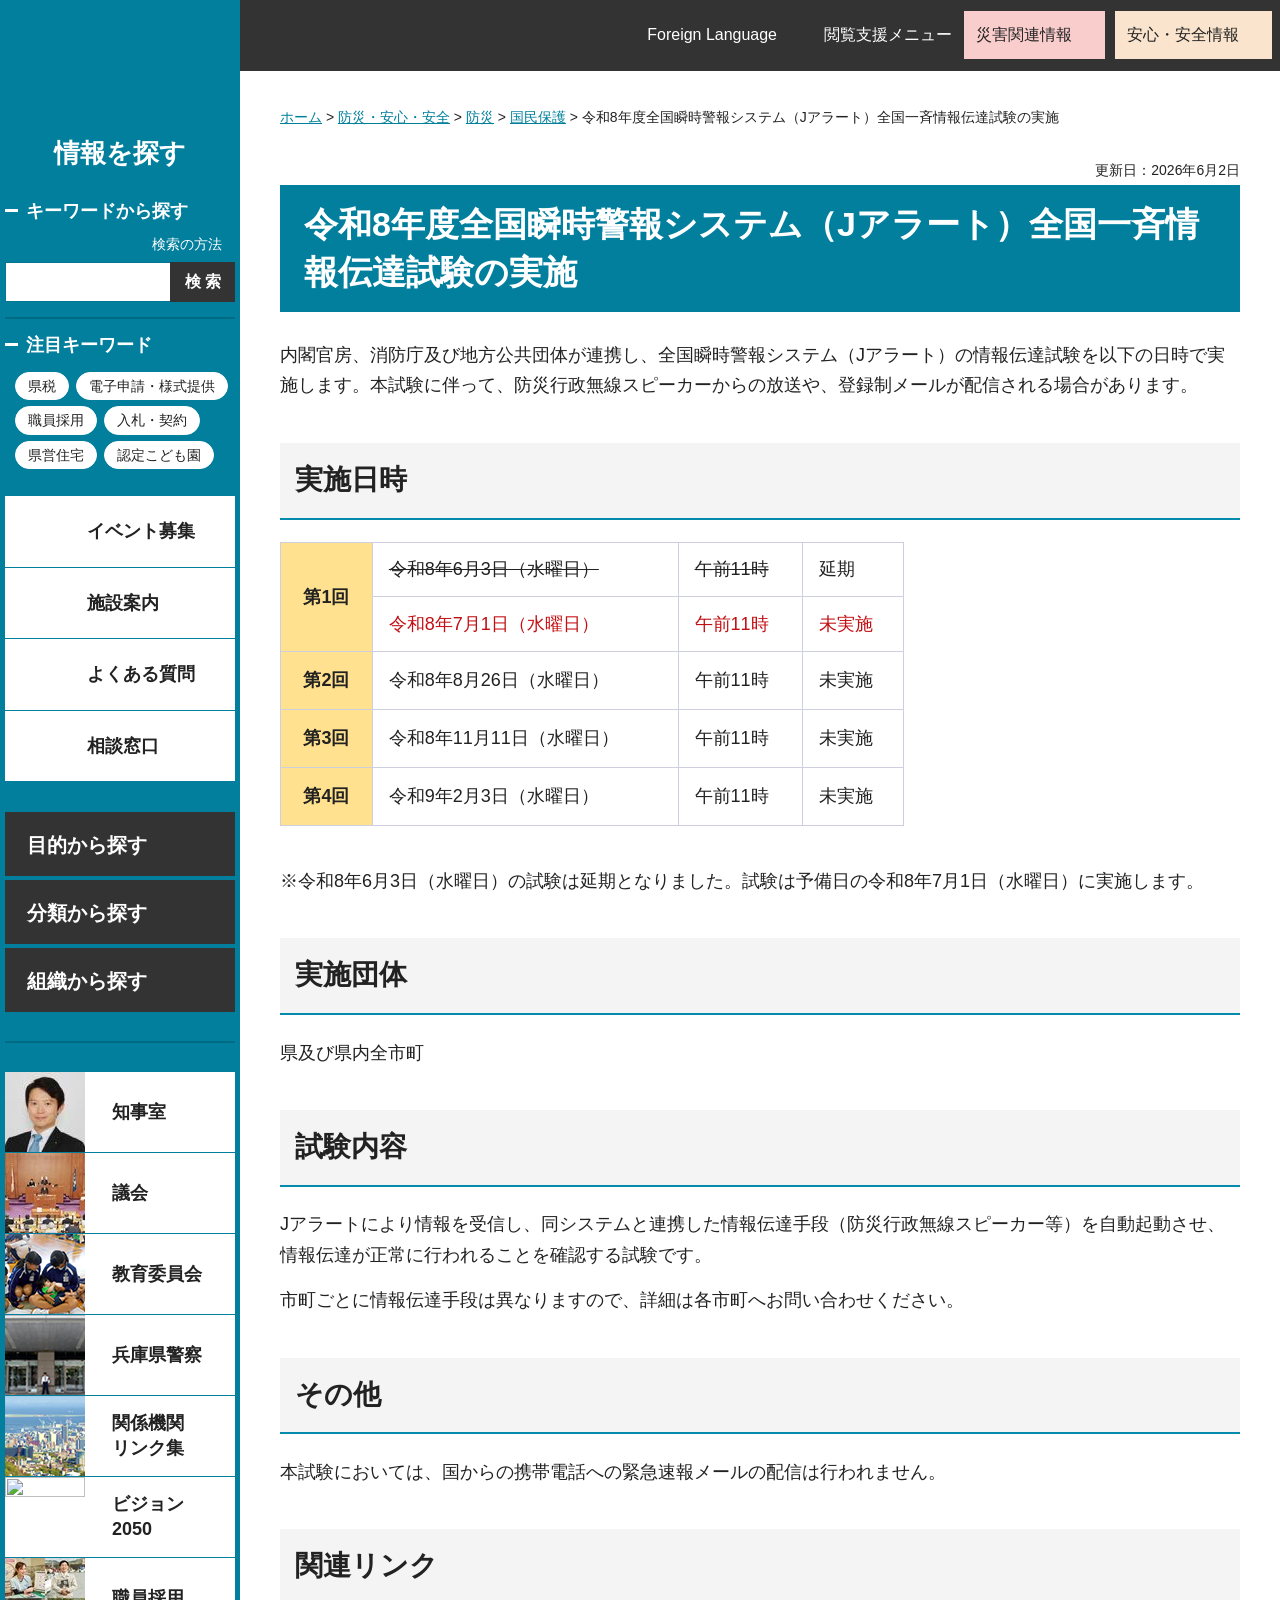
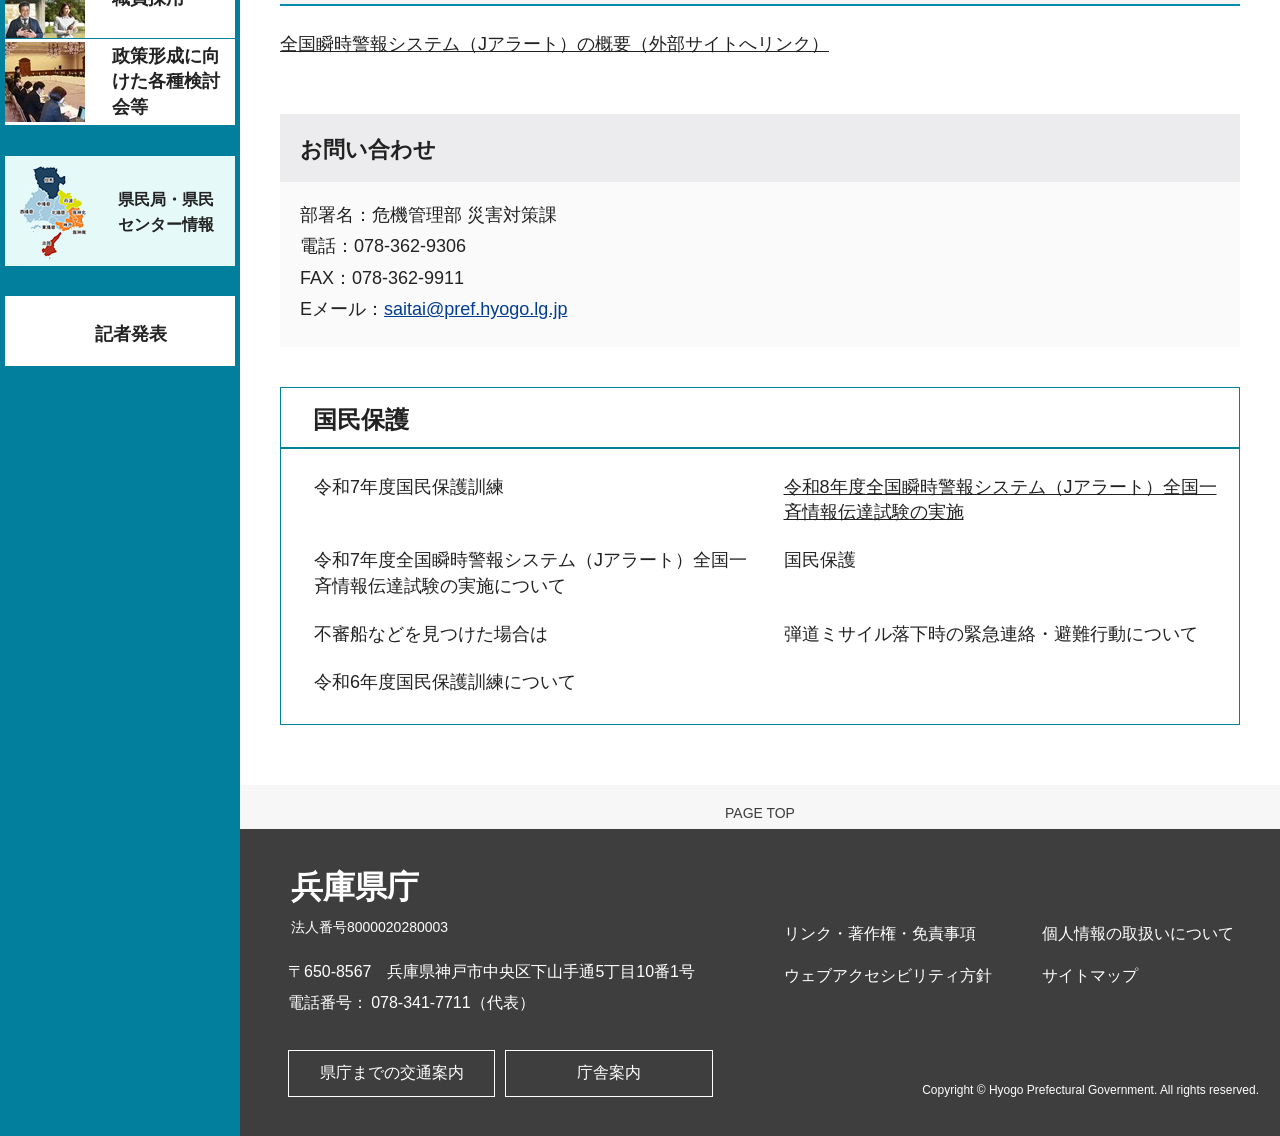
==== commit a8860583: "Update index.html" ====
--- a/index.html
+++ b/index.html
@@ -39,7 +39,7 @@
 <script type="text/javascript" src="./兵庫県／令和8年度全国瞬時警報システム（Jアラート）全国一斉情報伝達試験の実施_files/init.js.ダウンロード"></script>
 <div id="tmp_wrapper">
 <noscript>
-<p>このサイトではJavaScriptを使用したコンテンツ・機能を提供しています。JavaScriptを有効にするとご利用いただけます。</p>
+<p>このサイトではJavaScriptを使用したa機能を提供しています。JavaScriptを有効にするとご利用いただけます。</p>
 </noscript>
 <p class="active"><a href="https://web.pref.hyogo.lg.jp/kk42/20260227.html#tmp_honbun" class="skip active_this">本文へスキップします。</a></p>
 
@@ -257,7 +257,7 @@
 <div class="media_entries" style="cursor: pointer;">
 <div class="entries_image">
 <p>
-<span class="detail_img"><img src="./兵庫県／令和8年度全国瞬時警報システム（Jアラート）全国一斉情報伝達試験の実施_files/top2050logo.jpg" alt="" width="80" height="80"></span>
+<span class="detail_img"><img src="./兵庫県／令和8年度全aラート）全国一斉情報伝達試験の実施_files/top2050logo.jpg" alt="" width="80" height="80"></span>
 </p>
 </div>
 <div class="entries_cap">
